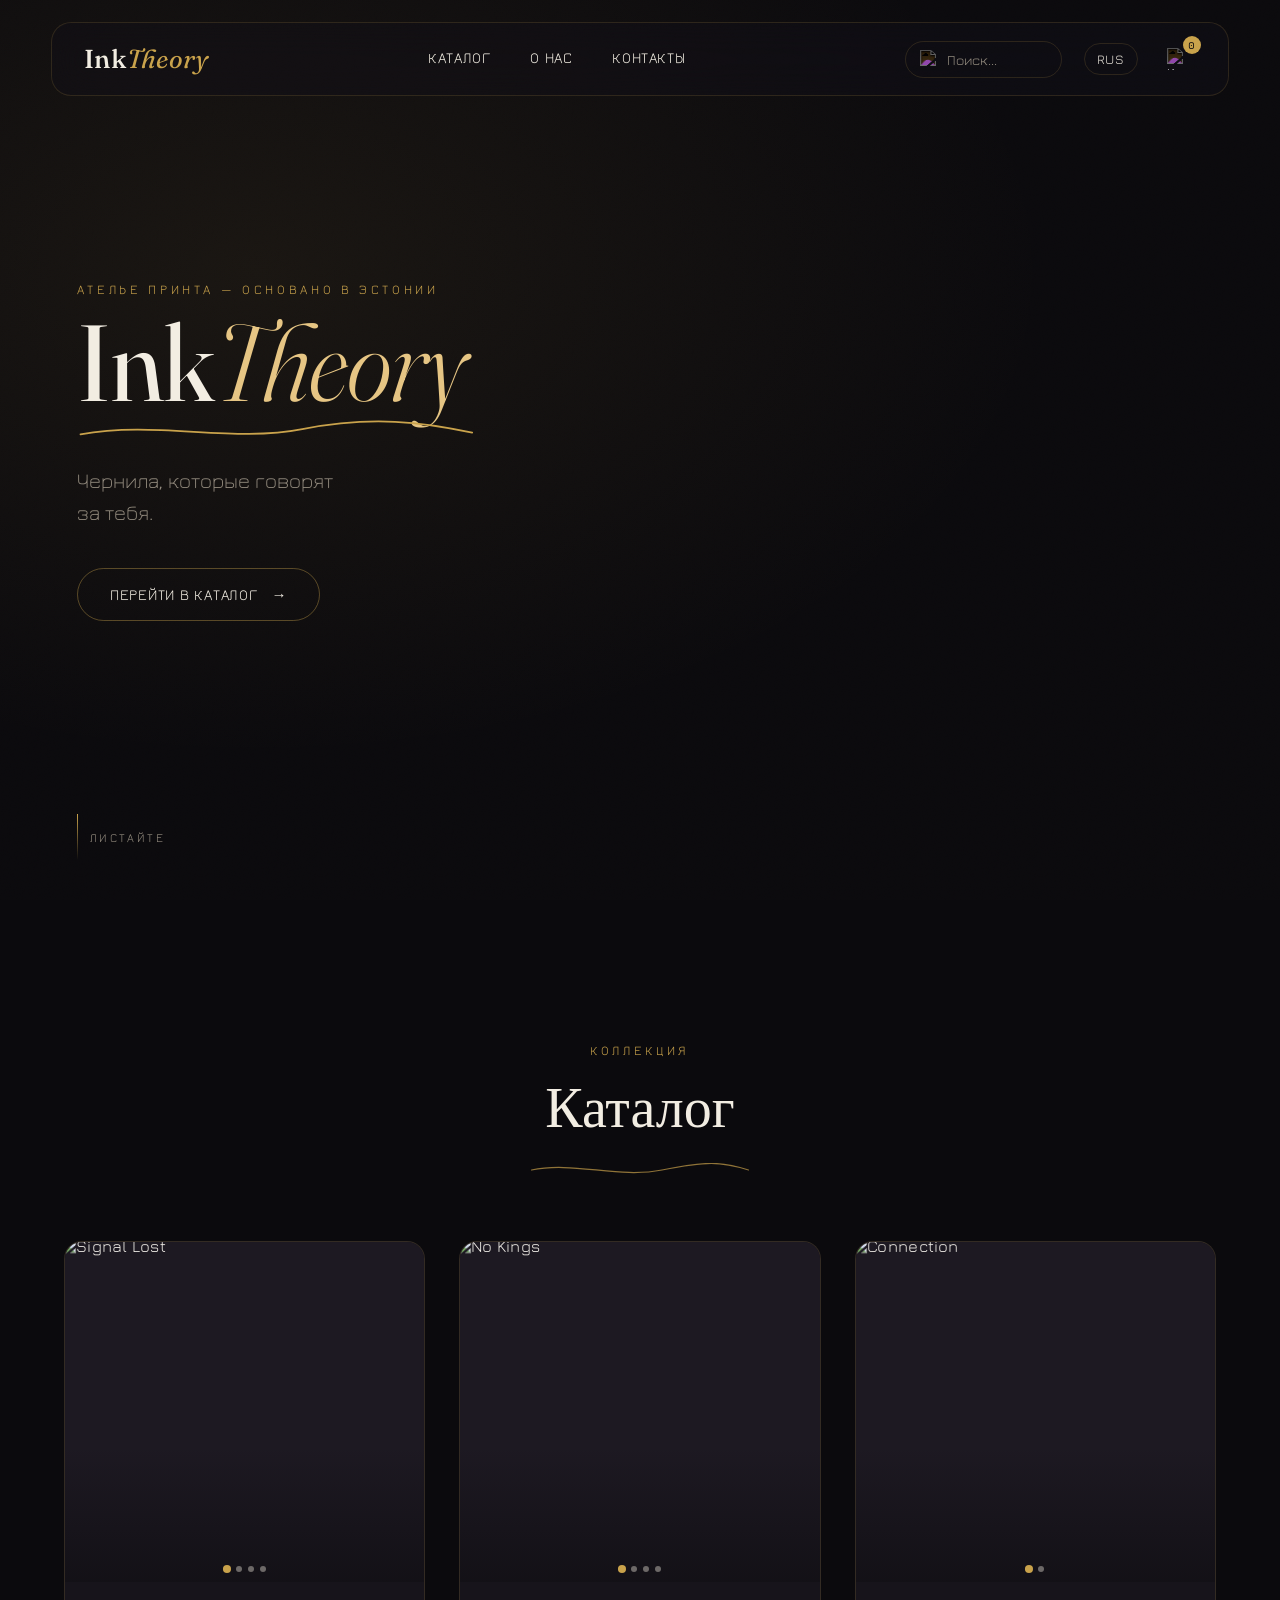
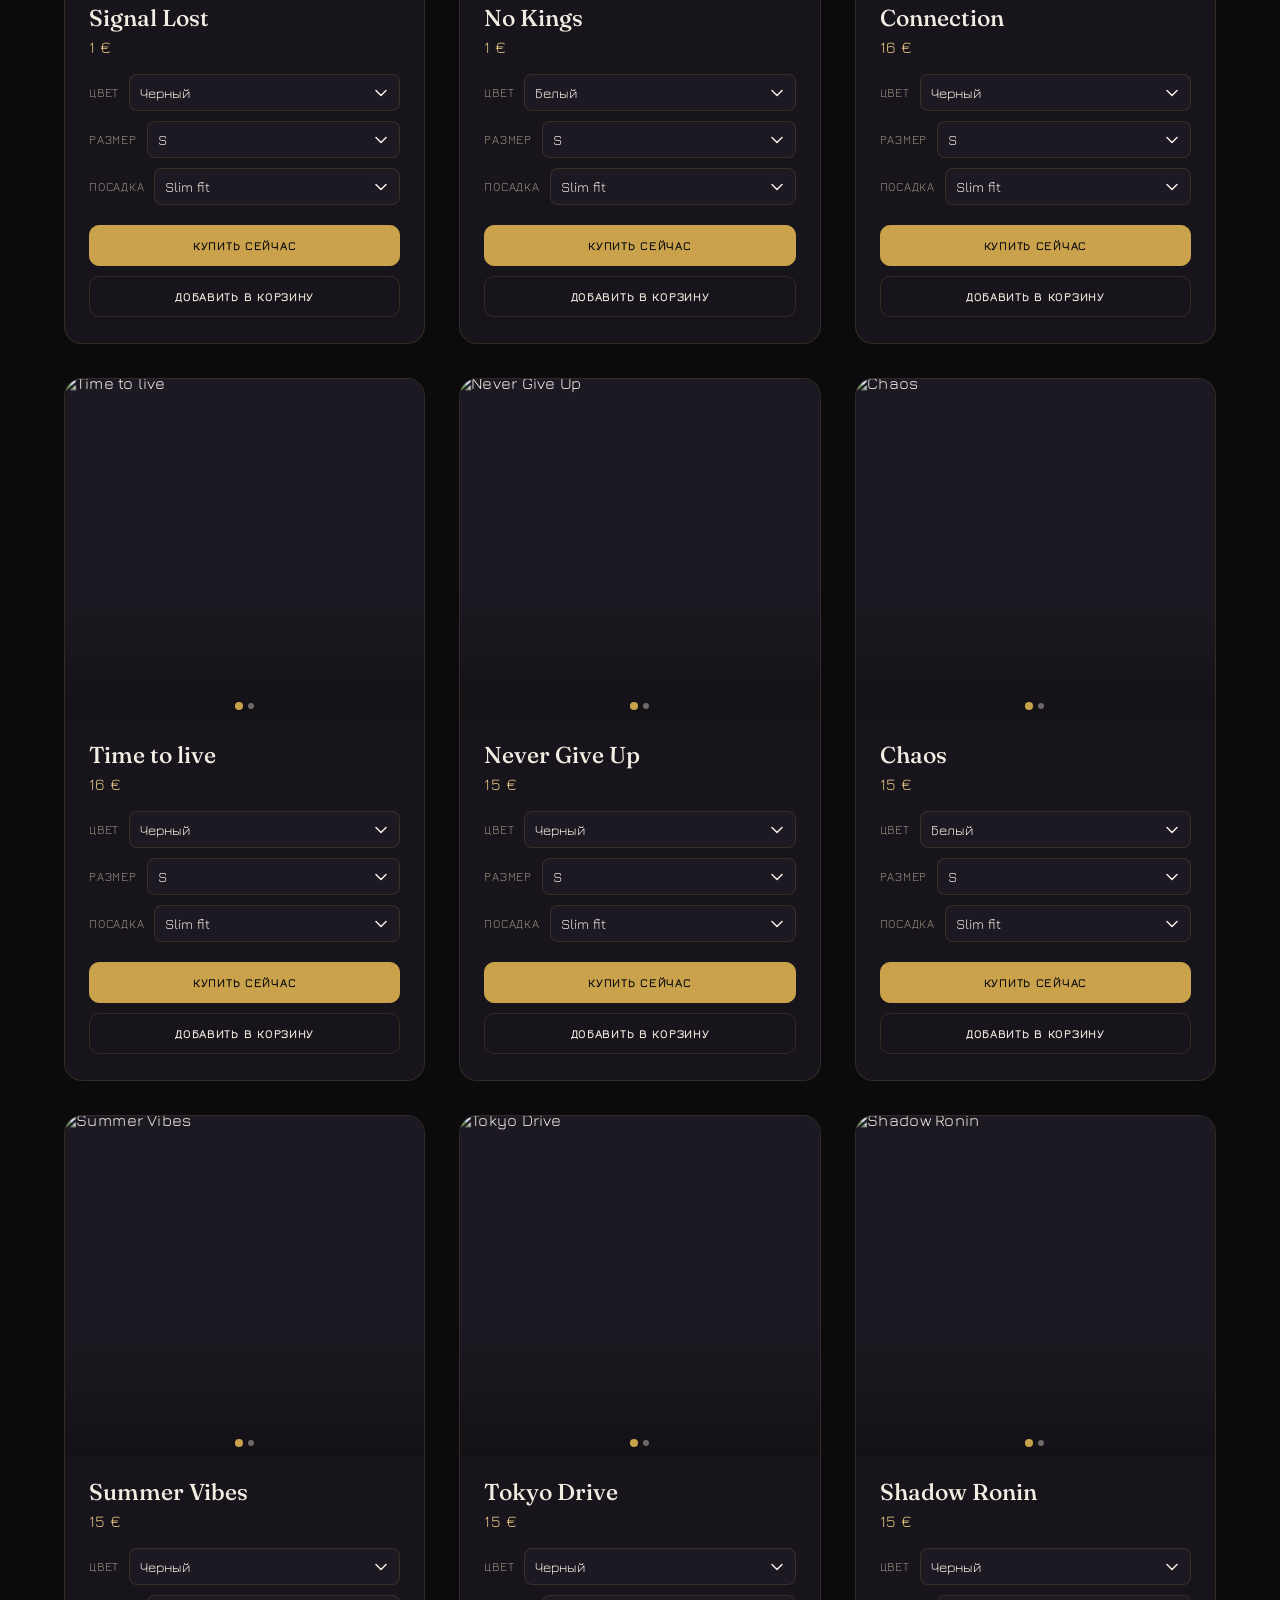
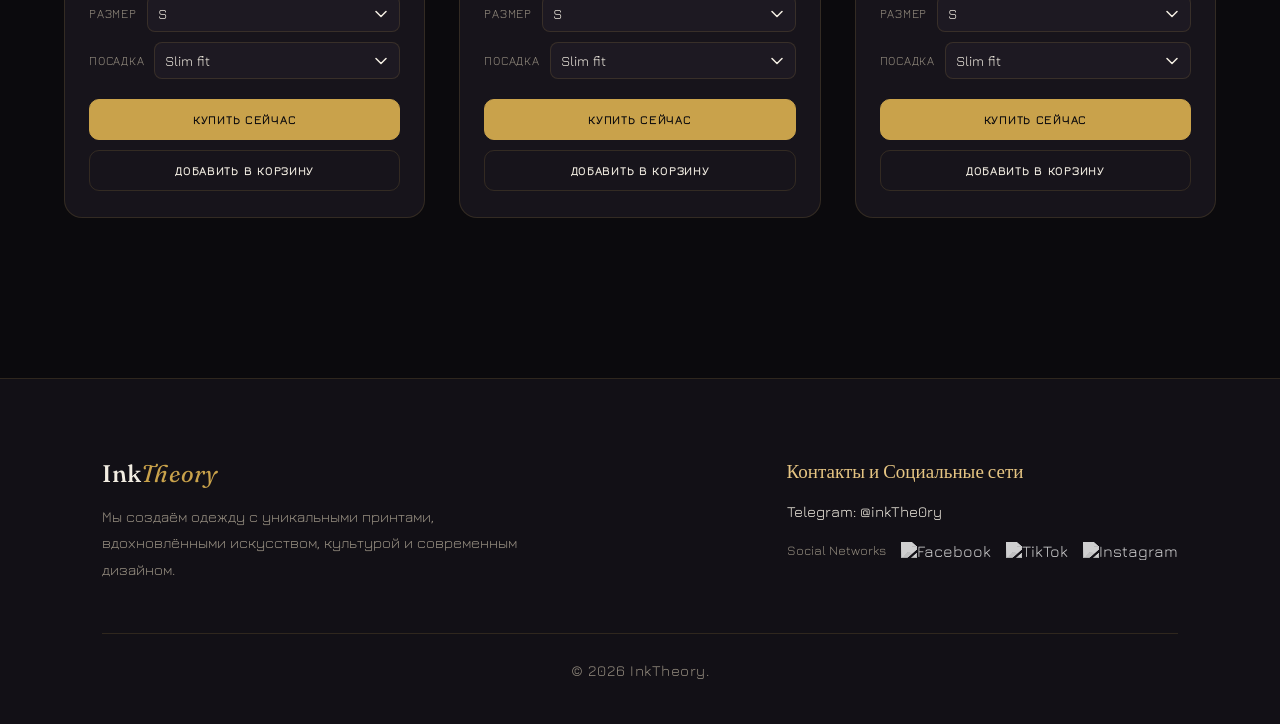
==== index.html @ 14ec12d6 "Add files via upload" ====
<!DOCTYPE html>
<html lang="ru">
<head>
    <meta charset="UTF-8">
    <meta name="viewport" content="width=device-width, initial-scale=1.0">
    <title>InkTheory — Чернила, которые говорят за тебя</title>
    <link rel="preconnect" href="https://fonts.googleapis.com">
    <link rel="preconnect" href="https://fonts.gstatic.com" crossorigin>

    <link href="https://fonts.googleapis.com/css2?family=Fraunces:ital,opsz,wght@0,9..144,300;0,9..144,400;0,9..144,500;0,9..144,600;1,9..144,400;1,9..144,500&family=Jura:wght@300..700&display=swap" rel="stylesheet">

    <link rel="stylesheet" href="style.css">

    <!-- Leaflet -->
    <link rel="stylesheet" href="https://unpkg.com/leaflet@1.9.4/dist/leaflet.css">
    <script src="https://unpkg.com/leaflet@1.9.4/dist/leaflet.js" defer></script>

    <!-- EmailJS -->
    <script src="https://cdn.jsdelivr.net/npm/@emailjs/browser@4/dist/email.min.js" defer></script>

    <!-- PayPal -->
    <script src="https://www.paypal.com/sdk/js?client-id=BAAsgjEdtE_Fz30RCffVSOFut6S5wmv0D1-UGDR533Jw7ZelJe4V5Go125pzAkQ78EjaNn6FU8KIdBzm6M&currency=EUR"></script>
    <script src="script.js" defer></script>
    <script src="PayPal.js" defer></script>


    <style>
        .product-image-wrap .gallery-model-image {
            object-fit: contain !important;
            object-position: center center !important;
            background: #0e0d10;
        }

        .product-image-wrap .gallery-model-placeholder {
            display: flex;
            align-items: center;
            justify-content: center;
            width: 100%;
            height: 100%;
            background: #0e0d10;
            color: #8d8890;
            font-size: 13px;
            letter-spacing: .04em;
            text-align: center;
        }

        .product-image-wrap .gallery-model-placeholder::after {
            content: 'PHOTO OF MODEL';
        }
    </style>
</head>

<body>

<div class="grain"></div>

<header class="main-header" id="siteNav">

    <div class="nav-inner">

        <!-- LOGO -->
        <a href="#top" class="logo">
            Ink<em>Theory</em>
        </a>


        <!-- NAVIGATION -->
        <nav class="nav-links">

            <a
                href="#catalog"
                id="lang-nav-catalog"
            >
                Каталог
            </a>

            <a
                href="#footer"
                id="lang-nav-collections"
            >
                О нас
            </a>

            <a
                href="#footer"
                id="lang-nav-contacts"
            >
                Контакты
            </a>

        </nav>


        <!-- HEADER ICONS -->
        <div class="header-icons">


            <!-- SEARCH -->
            <div class="search-wrap">

                <img
                    src="search.svg"
                    alt="Поиск"
                    class="icon search-icon"
                >

                <input
                    type="text"
                    id="search-input"
                    placeholder="Поиск..."
                    autocomplete="off"
                >

                <div
                    class="search-results"
                    id="search-results"
                ></div>

            </div>


            <!-- LANGUAGE -->
            <select
                id="language-select"
                aria-label="Выбор языка"
            >

                <option value="ru">
                    RUS
                </option>

                <option value="en">
                    ENG
                </option>

                <option value="et">
                    EST
                </option>

            </select>


            <!-- ===================================================== -->
            <!-- КОРЗИНА -->
            <!-- ===================================================== -->

            <div class="cart-wrapper">


                <!-- CART BUTTON -->
                <button
                    type="button"
                    class="cart-trigger"
                    aria-label="Открыть корзину"
                    aria-expanded="false"
                >

                    <img
                        src="shopping-cart.svg"
                        alt="Корзина"
                        class="icon cart-icon"
                    >

                    <span class="cart-count">
                        0
                    </span>

                </button>


                <!-- ================================================= -->
                <!-- CART WINDOW -->
                <!-- ================================================= -->

                <div
                    class="cart-window"
                    aria-label="Корзина"
                >


                    <!-- CART HEADER -->
                    <div class="cart-header">

                        <h3 id="lang-cart-title">
                            Корзина
                        </h3>

                        <button
                            type="button"
                            class="cart-close"
                            aria-label="Закрыть корзину"
                        >
                            ×
                        </button>

                    </div>


                    <!-- ================================================= -->
                    <!-- CART ITEMS -->
                    <!-- ================================================= -->

                    <div class="cart-items">

                        <p id="lang-cart-empty">
                            Корзина пустая
                        </p>

                    </div>


                    <!-- ================================================= -->
                    <!-- CART SUMMARY -->
                    <!-- ================================================= -->

                    <div class="cart-summary">


                        <!-- SUBTOTAL -->
                        <div class="cart-summary-row">

                            <span id="lang-cart-subtotal-label">
                                Товары
                            </span>

                            <span class="cart-subtotal">
                                0.00 €
                            </span>

                        </div>


                        <!-- SHIPPING -->
                        <div class="cart-summary-row">

                            <span id="lang-cart-shipping-label">
                                Доставка
                            </span>

                            <span class="cart-shipping">
                                0.00 €
                            </span>

                        </div>


                        <!-- TOTAL -->
                        <div
                            class="cart-summary-row cart-summary-total"
                        >

                            <span id="lang-cart-total-label">
                                Итого
                            </span>

                            <strong class="cart-total">
                                0.00 €
                            </strong>

                        </div>

                    </div>


                    <!-- ================================================= -->
                    <!-- CHECKOUT -->
                    <!-- ================================================= -->

                    <button
                        type="button"
                        class="checkout-btn"
                        id="lang-cart-checkout"
                    >
                        Перейти к оплате
                    </button>


                    <!-- ================================================= -->
                    <!-- CLEAR CART -->
                    <!-- ================================================= -->

                    <button
                        type="button"
                        class="clear-cart"
                        id="lang-cart-clear"
                    >
                        Очистить корзину
                    </button>


                </div>

            </div>


        </div>

    </div>

</header>


<!-- ============================================================= -->
<!-- HERO -->
<!-- ============================================================= -->

<section class="hero" id="top">

    <div class="hero-veil"></div>

    <div class="hero-content">

        <p
            class="eyebrow"
            id="lang-hero-eyebrow"
        >
            Ателье принта — основано в Эстонии
        </p>


        <h1 class="main-title">
            Ink<em>Theory</em>
        </h1>


        <svg
            class="ink-stroke"
            viewBox="0 0 460 30"
            preserveAspectRatio="none"
            aria-hidden="true"
        >
            <path d="M4 20 C 90 4, 180 30, 260 14 S 400 6, 456 18"/>
        </svg>


        <p
            class="main-subtitle"
            id="lang-hero-subtitle"
        >
            Чернила, которые говорят<br>
            за тебя.
        </p>


        <a
            href="#catalog"
            class="cta-button"
        >

            <span id="lang-hero-btn">
                Перейти в каталог
            </span>

            <span class="arrow">
                &rarr;
            </span>

        </a>

    </div>


    <div
        class="scroll-cue"
        aria-hidden="true"
    >

        <span></span>

        <p id="lang-scroll-cue">
            Листайте
        </p>

    </div>

</section>


<!-- ============================================================= -->
<!-- CATALOG -->
<!-- ============================================================= -->

<section
    class="catalog"
    id="catalog"
>

    <div class="section-head reveal">

        <span
            class="eyebrow"
            id="collections"
        >
            Коллекция
        </span>


        <h2
            class="catalog-title"
            id="lang-catalog-title"
        >
            Каталог
        </h2>


        <svg
            class="ink-divider"
            viewBox="0 0 300 16"
            preserveAspectRatio="none"
            aria-hidden="true"
        >
            <path d="M2 8 C 60 -2, 120 18, 180 8 S 260 -2, 298 8"/>
        </svg>

    </div>


    <div class="products-grid">


        <!-- ===================================================== -->
        <!-- SIGNAL LOST -->
        <!-- ===================================================== -->

        <div
            class="product-card reveal"
            data-product-id="signal-lost"
        >

            <div class="product-image-wrap">

                <img
                    src="images/signal-front.jpg"
                    alt="Signal Lost"
                    class="product-image"

                    data-black="images/signal-front.jpg"
                    data-white="images/TODO-new-3-white.png"

                    data-images-black="images/signal-front.jpg, images/signal-back.jpg, images/signalL-front.jpg, images/signalL-back.jpg"

                    data-images-white=""
                >

                <button
                    type="button"
                    class="carousel-btn carousel-prev"
                    aria-label="Предыдущее фото"
                >
                    ‹
                </button>

                <button
                    type="button"
                    class="carousel-btn carousel-next"
                    aria-label="Следующее фото"
                >
                    ›
                </button>

                <div class="carousel-dots"></div>

            </div>


            <div class="product-body">

                <h3 class="lang-p-title">
                    Signal Lost
                </h3>

                <p class="product-price">
                    1 €
                </p>


                <div class="options">

                    <div class="option-row">

                        <label class="lang-label-color">
                            Цвет
                        </label>

                        <select class="color-select">

                            <option
                                value="black"
                                class="lang-color-black"
                            >
                                Черный
                            </option>

                        </select>

                    </div>


                    <div class="option-row">

                        <label class="lang-label-size">
                            Размер
                        </label>

                        <select>

                            <option>S</option>
                            <option>M</option>
                            <option>L</option>

                        </select>

                    </div>


                    <div class="option-row">

                        <label class="lang-label-fit">
                            Посадка
                        </label>

                        <select class="fit-select">

                            <option
                                value="slim"
                                class="lang-fit-slim"
                            >
                                Slim fit
                            </option>

                            <option
                                value="regular"
                                class="lang-fit-regular"
                            >
                                Regular
                            </option>

                            <option
                                value="relaxed"
                                class="lang-fit-relaxed"
                            >
                                Relaxed
                            </option>

                            <option
                                value="loose"
                                class="lang-fit-loose"
                            >
                                Loose
                            </option>

                            <option
                                value="oversize"
                                class="lang-fit-oversize"
                            >
                                Oversize
                            </option>

                        </select>

                    </div>

                </div>


                <div class="product-buttons">

                    <button
                        class="buy-btn lang-btn-buy"
                    >
                        Купить сейчас
                    </button>

                    <button
                        type="button"
                        class="cart-btn lang-btn-add"
                    >
                        Добавить в корзину
                    </button>

                </div>

            </div>

        </div>

        <!-- ===================================================== -->
        <!-- NO KINGS -->
        <!-- ===================================================== -->

        <div
            class="product-card reveal"
            data-product-id="no-kings"
        >

            <div class="product-image-wrap">

                <img
                    src="images/No Kings.png"
                    alt="No Kings"
                    class="product-image"

                    data-black=""

                    data-white="images/No Kings.png, images/No Kings-back.png"

                    data-images-black=""

                    data-images-white="images/No Kings.png, img/No KIngs-back.png, images/NoKings-front.png, images/NoKings-back.png"
                >

                <button
                    type="button"
                    class="carousel-btn carousel-prev"
                    aria-label="Предыдущее фото"
                >
                    ‹
                </button>

                <button
                    type="button"
                    class="carousel-btn carousel-next"
                    aria-label="Следующее фото"
                >
                    ›
                </button>

                <div class="carousel-dots"></div>

            </div>


            <div class="product-body">

                <h3 class="lang-p-title">
                    No Kings
                </h3>

                <p class="product-price">
                    1 €
                </p>


                <div class="options">

                    <div class="option-row">

                        <label class="lang-label-color">
                            Цвет
                        </label>

                        <select class="color-select">

                            <option
                                value="white"
                                class="lang-color-white"
                            >
                                Белый
                            </option>

                        </select>

                    </div>


                    <div class="option-row">

                        <label class="lang-label-size">
                            Размер
                        </label>

                        <select>

                            <option>S</option>
                            <option>M</option>

                        </select>

                    </div>


                    <div class="option-row">

                        <label class="lang-label-fit">
                            Посадка
                        </label>

                        <select class="fit-select">

                            <option value="slim">Slim fit</option>
                            <option value="regular">Regular</option>
                            <option value="relaxed">Relaxed</option>
                            <option value="loose">Loose</option>
                            <option value="oversize">Oversize</option>

                        </select>

                    </div>

                </div>


                <div class="product-buttons">

                    <button
                        class="buy-btn lang-btn-buy"
                    >
                        Купить сейчас
                    </button>

                    <button
                        type="button"
                        class="cart-btn lang-btn-add"
                    >
                        Добавить в корзину
                    </button>

                </div>

            </div>

        </div>


        <!-- ===================================================== -->
        <!-- CONNECTION -->
        <!-- ===================================================== -->

        <div
            class="product-card reveal"
            data-product-id="connection"
        >

            <div class="product-image-wrap">

                <img
                    src="images/ConnectionB.jpg"
                    alt="Connection"
                    class="product-image"

                    data-black="images/ConnectionB.jpg"
                    data-white="images/ConnectionW.jpg"

                    data-images-black="images/ConnectionB.jpg, images/Connection-frontB.png"

                    data-images-white="images/ConnectionW.jpg, images/Connection-frontW.png"
                >

                <button
                    type="button"
                    class="carousel-btn carousel-prev"
                    aria-label="Предыдущее фото"
                >
                    ‹
                </button>

                <button
                    type="button"
                    class="carousel-btn carousel-next"
                    aria-label="Следующее фото"
                >
                    ›
                </button>

                <div class="carousel-dots"></div>

            </div>


            <div class="product-body">

                <h3 class="lang-p-title">
                    Connection
                </h3>

                <p class="product-price">
                    16 €
                </p>


                <div class="options">

                    <div class="option-row">

                        <label class="lang-label-color">
                            Цвет
                        </label>

                        <select class="color-select">

                            <option
                                value="black"
                                class="lang-color-black"
                            >
                                Черный
                            </option>

                            <option
                                value="white"
                                class="lang-color-white"
                            >
                                Белый
                            </option>

                        </select>

                    </div>


                    <div class="option-row">

                        <label class="lang-label-size">
                            Размер
                        </label>

                        <select>

                            <option>S</option>
                            <option>M</option>
                            <option>L</option>

                        </select>

                    </div>


                    <div class="option-row">

                        <label class="lang-label-fit">
                            Посадка
                        </label>

                        <select class="fit-select">

                            <option value="slim">Slim fit</option>
                            <option value="regular">Regular</option>
                            <option value="relaxed">Relaxed</option>
                            <option value="loose">Loose</option>
                            <option value="oversize">Oversize</option>

                        </select>

                    </div>

                </div>


                <div class="product-buttons">

                    <button
                        class="buy-btn lang-btn-buy"
                    >
                        Купить сейчас
                    </button>

                    <button
                        type="button"
                        class="cart-btn lang-btn-add"
                    >
                        Добавить в корзину
                    </button>

                </div>

            </div>

        </div>


        <!-- ===================================================== -->
        <!-- TIME TO LIVE -->
        <!-- ===================================================== -->

        <div
            class="product-card reveal"
            data-product-id="time-to-live"
        >

            <div class="product-image-wrap">

                <img
                    src="images/Time to liveB.png"
                    alt="Time to live"
                    class="product-image"

                    data-black="images/time-to-liveB.png"
                    data-white="images/Time-to-liveW.png"

                    data-images-black="img/liveB.jpg, img/liveBF.jpg"

                    data-images-white="img/liveW.jpg, img/liveWF.jpg"
                >

                <button
                    type="button"
                    class="carousel-btn carousel-prev"
                    aria-label="Предыдущее фото"
                >
                    ‹
                </button>

                <button
                    type="button"
                    class="carousel-btn carousel-next"
                    aria-label="Следующее фото"
                >
                    ›
                </button>

                <div class="carousel-dots"></div>

            </div>


            <div class="product-body">

                <h3 class="lang-p-title">
                    Time to live
                </h3>

                <p class="product-price">
                    16 €
                </p>


                <div class="options">

                    <div class="option-row">

                        <label class="lang-label-color">
                            Цвет
                        </label>

                        <select class="color-select">

                            <option value="black">
                                Черный
                            </option>

                            <option value="white">
                                Белый
                            </option>

                        </select>

                    </div>


                    <div class="option-row">

                        <label class="lang-label-size">
                            Размер
                        </label>

                        <select>

                            <option>S</option>
                            <option>M</option>
                            <option>L</option>

                        </select>

                    </div>


                    <div class="option-row">

                        <label class="lang-label-fit">
                            Посадка
                        </label>

                        <select class="fit-select">

                            <option value="slim">Slim fit</option>
                            <option value="regular">Regular</option>
                            <option value="relaxed">Relaxed</option>
                            <option value="loose">Loose</option>
                            <option value="oversize">Oversize</option>

                        </select>

                    </div>

                </div>


                <div class="product-buttons">

                    <button
                        class="buy-btn lang-btn-buy"
                    >
                        Купить сейчас
                    </button>

                    <button
                        type="button"
                        class="cart-btn lang-btn-add"
                    >
                        Добавить в корзину
                    </button>

                </div>

            </div>

        </div>


        <!-- ===================================================== -->
        <!-- NEVER GIVE UP -->
        <!-- ===================================================== -->

        <div
            class="product-card reveal"
            data-product-id="never"
        >

            <div class="product-image-wrap">

                <img
                    src="images/Never Give Up.png"
                    alt="Never Give Up"
                    class="product-image"

                    data-black="images/Never Give Up.png"
                    data-white=""

                    data-images-black="images/Never Give Up.png, img/never-front.jpg"
                    data-images-white=""
                >

                <button
                    type="button"
                    class="carousel-btn carousel-prev"
                    aria-label="Предыдущее фото"
                >
                    ‹
                </button>

                <button
                    type="button"
                    class="carousel-btn carousel-next"
                    aria-label="Следующее фото"
                >
                    ›
                </button>

                <div class="carousel-dots"></div>

            </div>


            <div class="product-body">

                <h3 class="lang-p-title">
                    Never Give Up
                </h3>

                <p class="product-price">
                    15 €
                </p>


                <div class="options">

                    <div class="option-row">

                        <label class="lang-label-color">
                            Цвет
                        </label>

                        <select class="color-select">

                            <option value="black">
                                Черный
                            </option>

                        </select>

                    </div>


                    <div class="option-row">

                        <label class="lang-label-size">
                            Размер
                        </label>

                        <select>

                            <option>S</option>
                            <option>M</option>

                        </select>

                    </div>


                    <div class="option-row">

                        <label class="lang-label-fit">
                            Посадка
                        </label>

                        <select class="fit-select">

                            <option value="slim">Slim fit</option>
                            <option value="regular">Regular</option>
                            <option value="relaxed">Relaxed</option>
                            <option value="loose">Loose</option>
                            <option value="oversize">Oversize</option>

                        </select>

                    </div>

                </div>


                <div class="product-buttons">

                    <button
                        class="buy-btn lang-btn-buy"
                        data-paypal-white=""
                    >
                        Купить сейчас
                    </button>

                    <button
                        type="button"
                        class="cart-btn lang-btn-add"
                    >
                        Добавить в корзину
                    </button>

                </div>

            </div>

        </div>


        <!-- ===================================================== -->
        <!-- CHAOS -->
        <!-- ===================================================== -->

        <div
            class="product-card reveal"
            data-product-id="chaos"
        >

            <div class="product-image-wrap">

                <img
                    src="images/Chaos (2).png"
                    alt="Chaos"
                    class="product-image"

                    data-black=""
                    data-white="images/Chaos (2).png,"

                    data-images-black=""
                    data-images-white="images/Chaos (2).png, images/chaos-back.png"
                >

                <button
                    type="button"
                    class="carousel-btn carousel-prev"
                    aria-label="Предыдущее фото"
                >
                    ‹
                </button>

                <button
                    type="button"
                    class="carousel-btn carousel-next"
                    aria-label="Следующее фото"
                >
                    ›
                </button>

                <div class="carousel-dots"></div>

            </div>


            <div class="product-body">

                <h3 class="lang-p-title">
                    Chaos
                </h3>

                <p class="product-price">
                    15 €
                </p>


                <div class="options">

                    <div class="option-row">

                        <label class="lang-label-color">
                            Цвет
                        </label>

                        <select class="color-select">

                            <option
                                value="white"
                                class="lang-color-white"
                            >
                                Белый
                            </option>

                        </select>

                    </div>


                    <div class="option-row">

                        <label class="lang-label-size">
                            Размер
                        </label>

                        <select>

                            <option>S</option>
                            <option>M</option>

                        </select>

                    </div>


                    <div class="option-row">

                        <label class="lang-label-fit">
                            Посадка
                        </label>

                        <select class="fit-select">

                            <option value="slim">Slim fit</option>
                            <option value="regular">Regular</option>
                            <option value="relaxed">Relaxed</option>
                            <option value="loose">Loose</option>
                            <option value="oversize">Oversize</option>

                        </select>

                    </div>

                </div>


                <div class="product-buttons">

                    <button
                        class="buy-btn lang-btn-buy"
                        data-paypal-black=""
                    >
                        Купить сейчас
                    </button>

                    <button
                        type="button"
                        class="cart-btn lang-btn-add"
                    >
                        Добавить в корзину
                    </button>

                </div>

            </div>

        </div>


        <!-- ===================================================== -->
        <!-- SUMMER VIBES -->
        <!-- ===================================================== -->

        <div
            class="product-card reveal"
            data-product-id="summer"
        >

            <div class="product-image-wrap">

                <img
                    src="images/Summer Vibes Black.png"
                    alt="Summer Vibes"
                    class="product-image"

                    data-black="images/Summer Vibes Black.png"
                    data-white="images/Summer Vibes White.png"

                    data-images-black="images/Summer Vibes Black.png, images/summer-fitB.png"

                    data-images-white="images/Summer Vibes White.png, images/summer-fitW.png"
                >

                <button
                    type="button"
                    class="carousel-btn carousel-prev"
                    aria-label="Предыдущее фото"
                >
                    ‹
                </button>

                <button
                    type="button"
                    class="carousel-btn carousel-next"
                    aria-label="Следующее фото"
                >
                    ›
                </button>

                <div class="carousel-dots"></div>

            </div>


            <div class="product-body">

                <h3 class="lang-p-title">
                    Summer Vibes
                </h3>

                <p class="product-price">
                    15 €
                </p>


                <div class="options">

                    <div class="option-row">

                        <label class="lang-label-color">
                            Цвет
                        </label>

                        <select class="color-select">

                            <option value="black">
                                Черный
                            </option>

                            <option value="white">
                                Белый
                            </option>

                        </select>

                    </div>


                    <div class="option-row">

                        <label class="lang-label-size">
                            Размер
                        </label>

                        <select>

                            <option>S</option>
                            <option>M</option>

                        </select>

                    </div>


                    <div class="option-row">

                        <label class="lang-label-fit">
                            Посадка
                        </label>

                        <select class="fit-select">

                            <option value="slim">Slim fit</option>
                            <option value="regular">Regular</option>
                            <option value="relaxed">Relaxed</option>
                            <option value="loose">Loose</option>
                            <option value="oversize">Oversize</option>

                        </select>

                    </div>

                </div>


                <div class="product-buttons">

                    <button
                        class="buy-btn lang-btn-buy"
                    >
                        Купить сейчас
                    </button>

                    <button
                        type="button"
                        class="cart-btn lang-btn-add"
                    >
                        Добавить в корзину
                    </button>

                </div>

            </div>

        </div>


        <!-- ===================================================== -->
        <!-- TOKYO DRIVE -->
        <!-- ===================================================== -->

        <div
            class="product-card reveal"
            data-product-id="drive"
        >

            <div class="product-image-wrap">

                <img
                    src="images/Tokyo Drive Black.png"
                    alt="Tokyo Drive"
                    class="product-image"

                    data-black="images/Tokyo Drive Black.png"
                    data-white="images/Tokyo Drive White.png"

                    data-images-black="images/Tokyo Drive Black.png, images/tokyoB-front.png"

                    data-images-white="images/Tokyo Drive White.png, images/tokyoW-front.png"
                >

                <button
                    type="button"
                    class="carousel-btn carousel-prev"
                    aria-label="Предыдущее фото"
                >
                    ‹
                </button>

                <button
                    type="button"
                    class="carousel-btn carousel-next"
                    aria-label="Следующее фото"
                >
                    ›
                </button>

                <div class="carousel-dots"></div>

            </div>


            <div class="product-body">

                <h3 class="lang-p-title">
                    Tokyo Drive
                </h3>

                <p class="product-price">
                    15 €
                </p>


                <div class="options">

                    <div class="option-row">

                        <label class="lang-label-color">
                            Цвет
                        </label>

                        <select class="color-select">

                            <option value="black">
                                Черный
                            </option>

                            <option value="white">
                                Белый
                            </option>

                        </select>

                    </div>


                    <div class="option-row">

                        <label class="lang-label-size">
                            Размер
                        </label>

                        <select>

                            <option>S</option>
                            <option>M</option>

                        </select>

                    </div>


                    <div class="option-row">

                        <label class="lang-label-fit">
                            Посадка
                        </label>

                        <select class="fit-select">

                            <option value="slim">Slim fit</option>
                            <option value="regular">Regular</option>
                            <option value="relaxed">Relaxed</option>
                            <option value="loose">Loose</option>
                            <option value="oversize">Oversize</option>

                        </select>

                    </div>

                </div>


                <div class="product-buttons">

                    <button
                        class="buy-btn lang-btn-buy"
                    >
                        Купить сейчас
                    </button>

                    <button
                        type="button"
                        class="cart-btn lang-btn-add"
                    >
                        Добавить в корзину
                    </button>

                </div>

            </div>

        </div>


        <!-- ===================================================== -->
        <!-- SHADOW RONIN -->
        <!-- ===================================================== -->

        <div
            class="product-card reveal"
            data-product-id="samurai"
        >

            <div class="product-image-wrap">

                <img
                    src="images/Shadow ronin Black.png"
                    alt="Shadow Ronin"
                    class="product-image"

                    data-black="images/Shadow ronin Black.png"
                    data-white=""

                    data-images-black="images/Shadow ronin Black.png, img/Shadow Ronin-front.png"

                    data-images-white=""
                >

                <button
                    type="button"
                    class="carousel-btn carousel-prev"
                    aria-label="Предыдущее фото"
                >
                    ‹
                </button>

                <button
                    type="button"
                    class="carousel-btn carousel-next"
                    aria-label="Следующее фото"
                >
                    ›
                </button>

                <div class="carousel-dots"></div>

            </div>


            <div class="product-body">

                <h3 class="lang-p-title">
                    Shadow Ronin
                </h3>

                <p class="product-price">
                    15 €
                </p>


                <div class="options">

                    <div class="option-row">

                        <label class="lang-label-color">
                            Цвет
                        </label>

                        <select class="color-select">

                            <option
                                value="black"
                                class="lang-color-black"
                            >
                                Черный
                            </option>

                        </select>

                    </div>


                    <div class="option-row">

                        <label class="lang-label-size">
                            Размер
                        </label>

                        <select>

                            <option>S</option>
                            <option>M</option>

                        </select>

                    </div>


                    <div class="option-row">

                        <label class="lang-label-fit">
                            Посадка
                        </label>

                        <select class="fit-select">

                            <option value="slim">Slim fit</option>
                            <option value="regular">Regular</option>
                            <option value="relaxed">Relaxed</option>
                            <option value="loose">Loose</option>
                            <option value="oversize">Oversize</option>

                        </select>

                    </div>

                </div>


                <div class="product-buttons">

                    <button
                        class="buy-btn lang-btn-buy"
                        data-paypal-white=""
                    >
                        Купить сейчас
                    </button>

                    <button
                        type="button"
                        class="cart-btn lang-btn-add"
                    >
                        Добавить в корзину
                    </button>

                </div>

            </div>

        </div>


    </div>

</section>


<!-- ============================================================= -->
<!-- FOOTER -->
<!-- ============================================================= -->

 <footer class="footer" id="footer">
        <div class="footer-content">

            <div class="footer-about reveal">
                <div class="logo footer-logo">Ink<em>Theory</em></div>
                <p id="lang-footer-about">
                    Мы создаём одежду с уникальными принтами,
                    вдохновлёнными искусством, культурой и
                    современным дизайном.
                </p>
            </div>

            <div class="footer-contacts reveal">
                <h3 id="lang-footer-contacts-title">Контакты и Социальные сети</h3>
                <p class="telegram-line">Telegram: @inkThe0ry</p>

                <div class="social-icons">
                    <p id="lang-footer-socials">Social Networks</p>

                    <a href="https://www.facebook.com/profile.php?id=61590591730196&locale=ru_RU" target="_blank" rel="noopener">
                        <img src="images/facebook.png" alt="Facebook">
                    </a>

                    <a href="https://www.tiktok.com/@inktheory18?is_from_webapp=1&sender_device=pc" target="_blank" rel="noopener">
                        <img src="images/tiktok.png" alt="TikTok">
                    </a>

                    <a href="https://www.instagram.com/inktheory.ee/" target="_blank" rel="noopener">
                        <img src="images/instagramm.png" alt="Instagram">
                    </a>
                </div>
            </div>

        </div>

        <div class="footer-bottom">
            <p>© 2026 InkTheory.</p>
        </div>
    </footer>

</body></html>
---- style.css ----
/* =========================================================================
   INKTHEORY — премиальная тёмная тема
   ========================================================================= */

:root {
    --bg: #0b0a0d;
    --bg-soft: #121016;
    --surface: #17141b;
    --surface-2: #1d1922;
    --border: rgba(201, 162, 75, 0.16);
    --border-strong: rgba(201, 162, 75, 0.4);
    --text: #f2ede2;
    --text-muted: #948c7f;
    --gold: #c9a24b;
    --gold-bright: #e6c583;
    --ink-red: #7c2431;
    --shadow-soft: 0 20px 60px rgba(0, 0, 0, 0.45);
    --ease: cubic-bezier(.22, 1, .36, 1);
}

* {
    margin: 0;
    padding: 0;
    box-sizing: border-box;
}

html {
    scroll-behavior: smooth;
}

body, a, button, select, input, textarea {
    font-family: 'Jura', sans-serif;
}

body {
    background: var(--bg);
    color: var(--text);
    min-height: 100vh;
    -webkit-font-smoothing: antialiased;
    overflow-x: hidden;
    position: relative;
}

/* тонкое зерно поверх всего сайта — ощущение бумаги/типографии */
.grain {
    position: fixed;
    inset: 0;
    pointer-events: none;
    z-index: 9998;
    opacity: 0.035;
    mix-blend-mode: overlay;
    background-image: url("data:image/svg+xml,%3Csvg xmlns='http://www.w3.org/2000/svg' width='120' height='120'%3E%3Cfilter id='n'%3E%3CfeTurbulence type='fractalNoise' baseFrequency='0.85' numOctaves='2' stitchTiles='stitch'/%3E%3C/filter%3E%3Crect width='100%25' height='100%25' filter='url(%23n)'/%3E%3C/svg%3E");
}

::selection {
    background: var(--gold);
    color: #0b0a0d;
}

a {
    color: inherit;
    text-decoration: none;
}

.eyebrow {
    display: inline-block;
    font-size: 13px;
    letter-spacing: 0.28em;
    text-transform: uppercase;
    color: var(--gold);
    margin-bottom: 14px;
}

/* =========================================================================
   ШАПКА — фиксированная
   ========================================================================= */

.main-header {
    position: fixed;
    top: 0;
    left: 0;
    width: 100%;
    z-index: 1000;
    padding: 22px 4vw 0;
    transition: padding 0.4s var(--ease);
}

.nav-inner {
    max-width: 1400px;
    margin: 0 auto;
    height: 74px;
    display: flex;
    align-items: center;
    justify-content: space-between;
    padding: 0 32px;
    border-radius: 20px;
    background: rgba(18, 16, 22, 0.55);
    border: 1px solid var(--border);
    backdrop-filter: blur(18px) saturate(140%);
    -webkit-backdrop-filter: blur(18px) saturate(140%);
    transition: background 0.4s var(--ease), border-color 0.4s var(--ease), box-shadow 0.4s var(--ease);
}

.main-header.scrolled {
    padding-top: 0;
}

.main-header.scrolled .nav-inner {
    border-radius: 0;
    background: rgba(10, 9, 12, 0.82);
    border-color: var(--border-strong);
    box-shadow: 0 10px 40px rgba(0, 0, 0, 0.4);
}

.logo {
    font-family: 'Fraunces', serif;
    font-size: 26px;
    font-weight: 500;
    color: var(--text);
    letter-spacing: 0.01em;
}

.logo em {
    font-style: italic;
    color: var(--gold);
    font-weight: 400;
}

.nav-links {
    display: flex;
    gap: 40px;
}

.nav-links a {
    position: relative;
    font-size: 15px;
    letter-spacing: 0.04em;
    color: var(--text);
    text-transform: uppercase;
    padding-bottom: 4px;
}

.nav-links a::after {
    content: "";
    position: absolute;
    left: 0;
    bottom: 0;
    width: 0;
    height: 1px;
    background: var(--gold);
    transition: width 0.35s var(--ease);
}

.nav-links a:hover::after {
    width: 100%;
}

.header-icons {
    display: flex;
    align-items: center;
    gap: 22px;
    position: relative;
}

.search-wrap {
    position: relative;
    display: flex;
    align-items: center;
    gap: 8px;
    border: 1px solid var(--border);
    border-radius: 999px;
    padding: 8px 14px;
    transition: border-color 0.3s var(--ease), width 0.3s var(--ease);
}

.search-results {
    display: none;
    position: absolute;
    top: calc(100% + 12px);
    left: 0;
    width: 260px;
    background: var(--surface);
    border: 1px solid var(--border);
    border-radius: 14px;
    padding: 8px;
    box-shadow: var(--shadow-soft);
    z-index: 1001;
    opacity: 0;
    transform: translateY(-6px);
    transition: opacity 0.25s var(--ease), transform 0.25s var(--ease);
}

.search-results.active {
    display: block;
    opacity: 1;
    transform: translateY(0);
}

.search-result-item {
    display: flex;
    align-items: center;
    gap: 10px;
    width: 100%;
    background: transparent;
    border: none;
    border-radius: 9px;
    padding: 9px 10px;
    cursor: pointer;
    text-align: left;
    font-size: 14px;
    color: var(--text);
    transition: background 0.2s;
}

.search-result-item:hover {
    background: var(--surface-2);
}

.search-result-item img {
    width: 30px;
    height: 36px;
    object-fit: cover;
    border-radius: 5px;
    background: var(--surface-2);
}

.search-result-item span {
    color: var(--gold-bright);
}

.search-results .search-no-results {
    padding: 10px 12px;
    font-size: 13px;
    color: var(--text-muted);
}

@keyframes cardHighlight {
    0% { box-shadow: 0 0 0 0 rgba(201,162,75,0); border-color: var(--border); }
    30% { box-shadow: 0 0 0 6px rgba(201,162,75,0.18); border-color: var(--gold); }
    100% { box-shadow: 0 0 0 0 rgba(201,162,75,0); border-color: var(--border-strong); }
}

.product-card.search-highlight {
    animation: cardHighlight 1.6s var(--ease);
}

.search-wrap:focus-within {
    border-color: var(--gold);
}

.search-icon {
    width: 15px;
    height: 15px;
    opacity: 0.7;
    filter: invert(1);
}

#search-input {
    background: transparent;
    border: none;
    outline: none;
    color: var(--text);
    font-size: 14px;
    width: 100px;
    transition: width 0.3s var(--ease);
}

#search-input::placeholder {
    color: var(--text-muted);
}

#search-input:focus {
    width: 150px;
}

#language-select {
    font-size: 13px;
    letter-spacing: 0.05em;
    border: 1px solid var(--border);
    border-radius: 999px;
    padding: 7px 12px;
    background: transparent;
    color: var(--text);
    cursor: pointer;
    outline: none;
    appearance: none;
    -webkit-appearance: none;
}

#language-select option {
    background: var(--surface);
    color: var(--text);
}

.header-icons .icon {
    width: 19px;
    height: 19px;
    object-fit: contain;
    cursor: pointer;
    filter: invert(1);
    opacity: 0.85;
    transition: opacity 0.2s, transform 0.2s;
}

.header-icons .icon:hover {
    opacity: 1;
    transform: scale(1.12);
}


/* =========================================================
   CART — INKTHEORY
   DESKTOP + MOBILE
   ========================================================= */


/* =========================================================
   CART ICON
   ========================================================= */

.cart-wrapper {
    position: relative;
    display: block;
    z-index: 10000;
}

.cart-trigger {
    position: relative;
    display: flex;
    align-items: center;
    justify-content: center;

    width: 36px;
    height: 36px;
    padding: 0;

    border: 0;
    background: transparent;

    cursor: pointer;
}

.cart-trigger .cart-icon {
    width: 22px;
    height: 22px;
    display: block;
}

.cart-count {
    position: absolute;
    top: -5px;
    right: -5px;

    width: 18px;
    height: 18px;

    display: flex;
    align-items: center;
    justify-content: center;

    border-radius: 50%;
    background: var(--gold);
    color: #0b0a0d;

    font-size: 10px;
    font-weight: 700;

    pointer-events: none;
}


/* =========================================================
   АНИМАЦИЯ ДОБАВЛЕНИЯ ТОВАРА В КОРЗИНУ
   ========================================================= */

/* Лёгкое покачивание иконки корзины */
.cart-trigger.bump {
    animation: cartBump .35s ease;
}

@keyframes cartBump {
    0%   { transform: scale(1) rotate(0deg); }
    30%  { transform: scale(1.08) rotate(-3deg); }
    60%  { transform: scale(1.04) rotate(3deg); }
    100% { transform: scale(1) rotate(0deg); }
}

/* Едва заметный пульс счётчика */
.cart-count.pop {
    animation: countPop .25s ease;
}

@keyframes countPop {
    0%   { transform: scale(1); }
    50%  { transform: scale(1.15); }
    100% { transform: scale(1); }
}


/* =========================================================
   CART WINDOW
   ========================================================= */

.cart-window {
    display: none;

    position: absolute;
    top: calc(100% + 25px);
    right: -32px;

    width: 370px;
    max-width: calc(100vw - 24px);

    padding: 20px;

    background: var(--surface);

    border: 1px solid var(--border);
    border-radius: 18px;

    box-shadow: var(--shadow-soft);

    z-index: 10001;

    opacity: 0;
    transform: translateY(-10px);
}

.cart-window.active {
    display: block;
    animation: cartIn .25s var(--ease) forwards;
}

@keyframes cartIn {
    to {
        opacity: 1;
        transform: translateY(0);
    }
}


/* =========================================================
   CART HEADER
   ========================================================= */

.cart-header {
    border-bottom: 1px solid rgba(201, 162, 75, 0.25);
    padding-bottom: 12px;
    margin-bottom: 15px;

    display: flex;
    align-items: center;
    justify-content: space-between;

    margin-bottom: 16px;
}

.cart-header h3 {
    margin: 0;

    font-family: 'Fraunces', serif;
    font-size: 20px;
    font-weight: 500;

    color: var(--gold-bright);
}

.cart-close {
    width: 32px;
    height: 32px;

    padding: 0;

    border: 0;
    border-radius: 8px;

    background: transparent;

    color: var(--text-muted);

    font-size: 40px;
    line-height: 1;

    cursor: pointer;

    display: flex;
    align-items: center;
    justify-content: center;

    transition: .2s ease;
}

.cart-close:hover {
    background: var(--surface-2);
    color: var(--text);
}


/* =========================================================
   CART ITEMS
   ========================================================= */

.cart-items {
    max-height: 300px;
    overflow-y: auto;
    padding-right: 3px;
}

.cart-items p {
    margin: 15px 0;

    color: var(--text-muted);
    font-size: 14px;
    text-align: center;
}


/* =========================================================
   CART SCROLLBAR — DESKTOP + MOBILE
   ========================================================= */

/* Chrome / Edge / Safari */
.cart-items::-webkit-scrollbar {
    width: 5px;
}

.cart-items::-webkit-scrollbar-track {
    background: transparent;
    border-radius: 10px;
}

.cart-items::-webkit-scrollbar-thumb {
    background: rgba(201, 162, 75, .45);
    border-radius: 10px;
}

.cart-items::-webkit-scrollbar-thumb:hover {
    background: rgba(201, 162, 75, .70);
}

/* Firefox */
.cart-items {
    scrollbar-width: thin;
    scrollbar-color: rgba(201, 162, 75, .45) transparent;
}


.cart-product {
    position: relative;

    display: flex;
    align-items: center;

    gap: 12px;

    margin-bottom: 14px;
    padding-bottom: 14px;

    border-bottom: 1px solid var(--border);
}

.cart-img {
    width: 72px;
    height: 88px;

    flex: 0 0 auto;

    object-fit: cover;

    border-radius: 8px;

    background: var(--surface-2);
}

.cart-info {
    min-width: 0;
    flex: 1;

    display: flex;
    flex-direction: column;

    gap: 3px;

    font-size: 12px;
    color: var(--text-muted);
}

.cart-info small {
    font-size: 11px;
    color: var(--text-muted);
}

.cart-product-name {
    color: var(--text);

    font-size: 13px;
    font-weight: 600;

    white-space: nowrap;
    overflow: hidden;
    text-overflow: ellipsis;
}


/* =========================================================
   QUANTITY
   ========================================================= */

.cart-product-bottom {
    display: flex;
    align-items: center;
    justify-content: space-between;

    gap: 10px;

    margin-top: 7px;
}

.cart-product-bottom b {
    color: var(--gold-bright);

    font-size: 13px;

    white-space: nowrap;
}

.cart-quantity {
    display: flex;
    align-items: center;

    height: 28px;

    border: 1px solid var(--border);
    border-radius: 7px;

    overflow: hidden;
}

.qty-btn {
    width: 29px;
    height: 28px;

    padding: 0;

    border: 0;

    background: var(--surface-2);
    color: var(--text);

    font-size: 16px;

    cursor: pointer;

    display: flex;
    align-items: center;
    justify-content: center;

    transition: .2s ease;
}

.qty-btn:hover {
    background: var(--gold);
    color: #0b0a0d;
}

.qty-value {
    min-width: 30px;

    text-align: center;

    font-size: 12px;
    font-weight: 600;

    color: var(--text);
}


/* =========================================================
   DELETE PRODUCT
   ПРОСТОЙ КРАСНЫЙ КРЕСТИК БЕЗ ЭФФЕКТОВ
   ========================================================= */

.remove-item {
    flex: 0 0 auto;

    width: 24px;
    height: 24px;

    padding: 0;

    border: 0;
    border-radius: 0;

    background: transparent;

    color: #ff3b30;

    font-size: 14px;
    font-weight: 400;
    line-height: 1;

    cursor: pointer;

    display: flex;
    align-items: center;
    justify-content: center;

    transition: none;
}

.remove-item:hover,
.remove-item:focus,
.remove-item:active {
    background: transparent;
    color: #ff3b30;
    transform: none;
    opacity: 1;
    outline: none;
}


/* =========================================================
   SUMMARY
   ========================================================= */

.cart-summary {
    margin-top: 14px;
    padding-top: 13px;

    border-top: 1px solid var(--border);
}

.cart-summary-row {
    display: flex;
    align-items: center;
    justify-content: space-between;

    margin-bottom: 8px;

    color: var(--text-muted);
    font-size: 13px;
}

.cart-summary-total {
    margin-top: 11px;
    padding-top: 11px;

    border-top: 1px solid var(--border);

    color: var(--text);
    font-size: 15px;
}

.cart-summary-total strong {
    color: var(--gold-bright);
    font-size: 17px;
}


/* =========================================================
   PAYPAL
   ========================================================= */

.cart-paypal {
    margin-top: 16px;
}

.cart-paypal-title {
    margin-bottom: 8px;

    color: var(--text-muted);

    font-size: 11px;
    text-transform: uppercase;
    letter-spacing: .08em;
}

#paypal-cart-buttons {
    width: 100%;
}


/* =========================================================
   CHECKOUT BUTTON — точная копия .buy-btn из каталога
   ========================================================= */

.checkout-btn {
    width: 100%;

    margin-top: 12px;
    margin-bottom: 8px;

    padding: 12px;

    border: none;
    border-radius: 10px;

    background: var(--gold);
    color: #0b0a0d;

    cursor: pointer;

    font-size: 12px;
    font-weight: 700;

    letter-spacing: .06em;
    text-transform: uppercase;

    box-sizing: border-box;
    transition: .25s var(--ease);
}

.checkout-btn:hover {
    background: var(--gold-bright);
    transform: translateY(-1px);
}


/* =========================================================
   CLEAR CART — красная обводка и текст
   ========================================================= */

.clear-cart {
    width: 100%;

    margin-top: 8px;

    padding: 12px;

    border: 1px solid #ff3b30;
    border-radius: 10px;

    background: transparent;
    color: #ff3b30;

    cursor: pointer;

    font-size: 12px;
    font-weight: 700;

    letter-spacing: .06em;
    text-transform: uppercase;

    box-sizing: border-box;
    transition: .25s var(--ease);
}

.clear-cart:hover {
    border-color: #ff544a;
    color: #ff544a;
    background: rgba(255, 59, 48, .06);
}

.clear-cart:active {
    transform: none;
}


/* =========================================================
   PRODUCT BUTTONS (КНОПКИ В КАРТОЧКЕ ТОВАРА)
   ========================================================= */

.product-buttons {
    display: flex;
    flex-direction: column;
    gap: 8px;
    width: 100%;
}

/* Общий стиль для обеих кнопок */
.product-buttons button,
.cart-btn,
.buy-btn {
    width: 100%;
    padding: 12px;
    border-radius: 10px;
    font-size: 12px;
    font-weight: 700;
    letter-spacing: .06em;
    text-transform: uppercase;
    text-align: center;
    cursor: pointer;
    box-sizing: border-box;
    transition: .25s var(--ease);
}

/* Верхняя кнопка "Купить сейчас" */
.buy-btn {
    border: none;
    background: var(--gold);
    color: #0b0a0d;
}

.buy-btn:hover {
    background: var(--gold-bright);
    transform: translateY(-1px);
}

/* Нижняя кнопка "Добавить в корзину" */
.cart-btn {
    border: 1px solid var(--border);
    background: transparent;
    color: var(--text);
}

.cart-btn:hover {
    border-color: var(--gold);
    color: var(--gold-bright);
}


/* =========================================================
   MOBILE CART — TOP SHEET
   ========================================================= */

@media (max-width: 700px) {

    .cart-wrapper {
        position: static;
        z-index: 10000;
    }

    /* Затемнение страницы */
    body.cart-open::before {
        content: "";
        position: fixed;
        inset: 0;
        background: rgba(0, 0, 0, .62);
        z-index: 9998;
        backdrop-filter: blur(2px);
        -webkit-backdrop-filter: blur(2px);
        pointer-events: none;
    }

    /*
       MOBILE CART — верхняя шторка (top sheet).
       Переносится в <body> через JS (placeCartWindow),
       поэтому position:fixed считается от экрана,
       а не от родителей с transform/filter.
    */

    .cart-window {
        display: none;

        position: fixed !important;
        z-index: 100000 !important;

        top: 0 !important;
        left: 0 !important;
        right: 0 !important;
        bottom: auto !important;

        width: 100%;
        max-width: none;

        height: auto;
        max-height: 80vh;

        margin: 0;
        padding: 16px;
        padding-top: max(16px, env(safe-area-inset-top));

        box-sizing: border-box;

        background: var(--surface);
        border: 1px solid var(--border);
        border-top: none;
        border-radius: 0 0 20px 20px;

        box-shadow: 0 10px 40px rgba(0, 0, 0, .45);

        display: flex;
        flex-direction: column;

        overflow: hidden;

        opacity: 0;
        transform: translateY(-100%);
        transition: transform .3s var(--ease), opacity .3s var(--ease);
    }

    .cart-window.active {
        display: flex !important;
        opacity: 1 !important;
        visibility: visible !important;
        transform: translateY(0) !important;
        animation: none !important;
    }

    /* Шапка корзины */
    .cart-header {
        flex: 0 0 auto;

        position: static;

        margin: 0 0 15px;
        padding: 0 0 12px;

        background: var(--surface);

        border-bottom: 1px solid rgba(201, 162, 75, .25);
    }

    .cart-header h3 {
        font-size: 19px;
    }

    .cart-close {
        width: 38px;
        height: 38px;
        flex: 0 0 38px;
        font-size: 34px;
    }

    /* Товары — единственный скроллящийся блок */
    .cart-items {
        flex: 1 1 auto;
        min-height: 0;
        width: 100%;

        overflow-y: auto;
        -webkit-overflow-scrolling: touch;
        overscroll-behavior: contain;

        padding-right: 0;
    }

    .cart-product {
        width: 100%;
        min-width: 0;
        gap: 9px;
        align-items: center;
    }

    .cart-img {
        width: 68px;
        height: 82px;
        flex: 0 0 68px;
    }

    .cart-info {
        min-width: 0;
        flex: 1 1 auto;
    }

    .cart-product-name {
        max-width: 100%;
    }

    .cart-product-bottom {
        min-width: 0;
        flex-wrap: wrap;
    }

    /* Маленький простой красный крестик удаления */
    .remove-item {
        width: 18px;
        height: 18px;
        flex: 0 0 18px;

        padding: 0;

        background: transparent !important;
        color: #ff3b30 !important;

        font-size: 13px;
        line-height: 18px;

        border: 0;
        border-radius: 0;

        transition: none !important;
        transform: none !important;
        opacity: 1 !important;
        box-shadow: none !important;
    }

    .remove-item:hover,
    .remove-item:focus,
    .remove-item:active {
        background: transparent !important;
        color: #ff3b30 !important;
        transform: none !important;
        opacity: 1 !important;
        box-shadow: none !important;
        outline: none;
    }

    /* Количество */
    .cart-quantity {
        flex: 0 0 auto;
    }

    /* Кнопки и итог — закреплены снизу, не скроллятся */
    .cart-summary,
    .cart-paypal {
        flex: 0 0 auto;
    }

    .checkout-btn,
    .clear-cart,
    #paypal-cart-buttons {
        width: 100%;
        max-width: 100%;
    }

    .checkout-btn,
    .clear-cart {
        min-height: 44px;
        flex: 0 0 auto;
    }

    .product-buttons {
        width: 100%;
        flex-direction: column;
    }

}


/* =========================================================
   VERY SMALL PHONES
   ========================================================= */

@media (max-width: 380px) {

    .cart-window {
        max-height: 85vh;
        padding: 12px;
        padding-top: max(12px, env(safe-area-inset-top));
        border-radius: 0 0 16px 16px;
    }

    .cart-header {
        margin: 0 0 14px;
        padding: 0 0 10px;
    }

    .cart-header h3 {
        font-size: 18px;
    }

    .cart-close {
        width: 36px;
        height: 36px;
        flex: 0 0 36px;
        font-size: 32px;
    }

    .cart-img {
        width: 48px;
        height: 60px;
        flex: 0 0 48px;
    }

    .cart-product-name {
        max-width: 130px;
    }

    .cart-product-bottom b {
        font-size: 12px;
    }

    .remove-item {
        width: 17px;
        height: 17px;
        flex: 0 0 17px;
        font-size: 12px;
    }
}




/* =========================================================================
   HERO
   ========================================================================= */

.hero {
    position: relative;
    width: 100%;
    min-height: 100vh;
    display: flex;
    align-items: center;
    background-image: linear-gradient(180deg, rgba(11,10,13,0.35) 0%, rgba(11,10,13,0.75) 65%, var(--bg) 100%), url('images/main.png');
    background-size: cover;
    background-position: center;
    background-repeat: no-repeat;
    padding: 0 6vw;
    overflow: hidden;
}

.hero-veil {
    position: absolute;
    inset: 0;
    background: radial-gradient(ellipse at 20% 30%, rgba(201,162,75,0.08), transparent 55%);
    pointer-events: none;
}

.hero-content {
    position: relative;
    max-width: 640px;
    z-index: 2;
    animation: heroRise 1s var(--ease) both;
}

@keyframes heroRise {
    from { opacity: 0; transform: translateY(24px); }
    to { opacity: 1; transform: translateY(0); }
}

.main-title {
    font-family: 'Fraunces', serif;
    font-weight: 400;
    font-size: 108px;
    line-height: 0.95;
    letter-spacing: -0.01em;
    color: var(--text);
}

.main-title em {
    font-style: italic;
    font-weight: 300;
    color: var(--gold-bright);
}

.ink-stroke {
    width: 100%;
    max-width: 460px;
    height: 26px;
    margin: 4px 0 22px;
    display: block;
}

.ink-stroke path {
    fill: none;
    stroke: var(--gold);
    stroke-width: 2;
    stroke-linecap: round;
    stroke-dasharray: 620;
    stroke-dashoffset: 620;
    animation: drawInk 1.6s 0.5s var(--ease) forwards;
}

@keyframes drawInk {
    to { stroke-dashoffset: 0; }
}

.main-subtitle {
    font-size: 21px;
    line-height: 1.5;
    color: var(--text-muted);
    margin-bottom: 40px;
    font-weight: 300;
}

.cta-button {
    display: inline-flex;
    align-items: center;
    gap: 14px;
    background: transparent;
    color: var(--text);
    border: 1px solid var(--border-strong);
    padding: 17px 32px;
    font-size: 15px;
    letter-spacing: 0.05em;
    text-transform: uppercase;
    border-radius: 999px;
    position: relative;
    overflow: hidden;
    transition: color 0.35s var(--ease), border-color 0.35s var(--ease);
}

.cta-button::before {
    content: "";
    position: absolute;
    inset: 0;
    background: var(--gold);
    transform: translateX(-101%);
    transition: transform 0.4s var(--ease);
    z-index: -1;
}

.cta-button:hover {
    color: #0b0a0d;
    border-color: var(--gold);
}

.cta-button:hover::before {
    transform: translateX(0);
}

.cta-button .arrow {
    transition: transform 0.3s var(--ease);
}

.cta-button:hover .arrow {
    transform: translateX(5px);
}

.scroll-cue {
    position: absolute;
    bottom: 40px;
    left: 6vw;
    display: flex;
    align-items: center;
    gap: 12px;
    z-index: 2;
}

.scroll-cue span {
    width: 1px;
    height: 46px;
    background: linear-gradient(var(--gold), transparent);
    display: block;
    animation: cuePulse 2.2s ease-in-out infinite;
}

@keyframes cuePulse {
    0%, 100% { opacity: 0.3; }
    50% { opacity: 1; }
}

.scroll-cue p {
    font-size: 12px;
    letter-spacing: 0.2em;
    text-transform: uppercase;
    color: var(--text-muted);
}

/* =========================================================================
   КАТАЛОГ
   ========================================================================= */

.catalog {
    padding: 140px 5vw 100px;
    background: var(--bg);
}

.section-head {
    text-align: center;
    margin-bottom: 64px;
}

.catalog-title {
    font-family: 'Fraunces', serif;
    font-weight: 400;
    font-size: 56px;
    color: var(--text);
}

.ink-divider {
    width: 220px;
    height: 14px;
    margin: 22px auto 0;
    display: block;
}

.ink-divider path {
    fill: none;
    stroke: var(--gold);
    stroke-width: 1.4;
    stroke-linecap: round;
    opacity: 0.7;
}

.products-grid {
    max-width: 1400px;
    margin: 0 auto;
    display: grid;
    grid-template-columns: repeat(auto-fill, minmax(280px, 1fr));
    gap: 34px;
}

.product-card {
    background: var(--surface);
    border: 1px solid var(--border);
    border-radius: 18px;
    overflow: hidden;
    transition: transform 0.45s var(--ease), border-color 0.45s var(--ease), box-shadow 0.45s var(--ease);
}

.product-card:hover {
    transform: translateY(-8px);
    border-color: var(--border-strong);
    box-shadow: 0 24px 50px rgba(0,0,0,0.5), 0 0 0 1px rgba(201,162,75,0.08);
}

.product-image-wrap {
    position: relative;
    overflow: hidden;
    background: var(--surface-2);
}

.product-image {
    width: 100%;
    height: 340px;
    object-fit: cover;
    display: block;
    filter: grayscale(45%) contrast(1.02);
    transform: scale(1.03);
    transition: transform 0.6s var(--ease), filter 0.6s var(--ease);
}

.product-card:hover .product-image {
    filter: grayscale(0%) contrast(1.05);
    transform: scale(1.08);
}

.product-image-wrap::after {
    content: "";
    position: absolute;
    inset: 0;
    background: linear-gradient(180deg, transparent 60%, rgba(11,10,13,0.55) 100%);
    pointer-events: none;
    z-index: 2;
}

/* =========================================================================
   ПРОСТАЯ КАРУСЕЛЬ ФОТО ТОВАРА (разные ракурсы)
   ========================================================================= */

.carousel-btn {
    position: absolute;
    top: 50%;
    transform: translateY(-50%);
    z-index: 3;
    width: 32px;
    height: 32px;
    border-radius: 50%;
    border: 1px solid rgba(201, 162, 75, 0.35);
    background: rgba(11, 10, 13, 0.55);
    color: var(--text);
    font-size: 18px;
    line-height: 1;
    display: flex;
    align-items: center;
    justify-content: center;
    cursor: pointer;
    opacity: 0;
    transition: opacity 0.25s var(--ease), background 0.2s;
}

.product-image-wrap:hover .carousel-btn {
    opacity: 1;
}

.carousel-btn:hover {
    background: rgba(201, 162, 75, 0.35);
}

.carousel-prev {
    left: 10px;
}

.carousel-next {
    right: 10px;
}

.carousel-dots {
    position: absolute;
    left: 0;
    right: 0;
    bottom: 10px;
    z-index: 3;
    display: flex;
    justify-content: center;
    gap: 6px;
}

.carousel-dot {
    width: 6px;
    height: 6px;
    border-radius: 50%;
    background: rgba(242, 237, 226, 0.4);
    cursor: pointer;
    transition: background 0.2s, transform 0.2s;
}

.carousel-dot.active {
    background: var(--gold);
    transform: scale(1.35);
}

/* на тач-устройствах ховера нет — стрелки показываем всегда */
@media (max-width: 768px), (hover: none) {
    .carousel-btn {
        opacity: 1;
    }
}

.product-body {
    padding: 22px 24px 26px;
}

.product-card h3 {
    font-family: 'Fraunces', serif;
    font-weight: 500;
    font-size: 23px;
    margin-bottom: 6px;
    color: var(--text);
}

.product-price {
    font-size: 16px;
    color: var(--gold-bright);
    letter-spacing: 0.03em;
    margin-bottom: 18px;
}

.options {
    display: flex;
    flex-direction: column;
    gap: 10px;
    margin-bottom: 20px;
}

.option-row {
    display: flex;
    align-items: center;
    justify-content: space-between;
    gap: 10px;
}

.options label {
    font-size: 12.5px;
    letter-spacing: 0.06em;
    text-transform: uppercase;
    color: var(--text-muted);
    white-space: nowrap;
}

.options select {
    flex: 1;
    padding: 9px 38px 9px 10px;
    border: 1px solid var(--border);
    border-radius: 8px;
    background-color: var(--surface-2);
    background-image: url("data:image/svg+xml,%3Csvg xmlns='http://www.w3.org/2000/svg' width='12' height='8' viewBox='0 0 12 8'%3E%3Cpath d='M1 1.5 6 6.5 11 1.5' fill='none' stroke='%23f2ede2' stroke-width='1.5' stroke-linecap='round' stroke-linejoin='round'/%3E%3C/svg%3E");
    background-repeat: no-repeat;
    background-position: right 12px center;
    background-size: 12px 8px;
    color: var(--text);
    font-size: 14px;
    outline: none;
    cursor: pointer;
    appearance: none;
    -webkit-appearance: none;
    transition: border-color 0.25s;
}

.options select:focus {
    border-color: var(--gold);
}

.product-buttons {
    display: flex;
    gap: 10px;
}

.buy-btn,
.add-cart-btn {
    flex: 1;
    padding: 13px 8px;
    border-radius: 9px;
    font-size: 12.5px;
    font-weight: 700;
    letter-spacing: 0.06em;
    text-transform: uppercase;
    cursor: pointer;
    border: 1px solid var(--gold);
    background: var(--gold);
    color: #0b0a0d;
    transition: background 0.25s var(--ease), color 0.25s var(--ease), transform 0.2s var(--ease);
}

.buy-btn:hover {
    background: transparent;
    color: var(--gold-bright);
    transform: translateY(-2px);
}

/* =========================================================================
   FOOTER
   ========================================================================= */

.footer {
    margin-top: 60px;
    background: var(--bg-soft);
    border-top: 1px solid var(--border);
    color: var(--text);
    padding: 80px 8% 40px;
}

.footer-content {
    max-width: 1200px;
    margin: 0 auto;
    display: flex;
    justify-content: space-between;
    gap: 60px;
    flex-wrap: wrap;
}

.footer-about, .footer-contacts {
    max-width: 420px;
}

.footer-logo {
    margin-bottom: 16px;
    font-size: 24px;
}

.footer p {
    line-height: 1.75;
    color: var(--text-muted);
    font-size: 15px;
}

.footer h3 {
    font-family: 'Fraunces', serif;
    font-weight: 500;
    margin-bottom: 16px;
    color: var(--gold-bright);
    font-size: 19px;
}

.telegram-line {
    margin-bottom: 14px;
    color: var(--text) !important;
}

.social-icons {
    display: flex;
    align-items: center;
    gap: 15px;
    margin-top: 6px;
}

.social-icons p {
    font-size: 13px;
    color: var(--text-muted);
}

.social-icons img {
    width: 24px;
    height: 24px;
    opacity: 0.8;
    filter: grayscale(100%) brightness(1.6);
    transition: transform 0.25s var(--ease), opacity 0.25s;
}

.social-icons img:hover {
    opacity: 1;
    transform: scale(1.15);
    filter: none;
}

.footer-bottom {
    max-width: 1200px;
    margin: 50px auto 0;
    padding-top: 24px;
    border-top: 1px solid var(--border);
    text-align: center;
    color: var(--text-muted);
    font-size: 13px;
    letter-spacing: 0.04em;
}

/* =========================================================================
   СКРОЛЛ-РЕВИЛ
   ========================================================================= */

.reveal {
    opacity: 0;
    transform: translateY(30px);
    transition: opacity 0.8s var(--ease), transform 0.8s var(--ease);
}

.reveal.in-view {
    opacity: 1;
    transform: translateY(0);
}

/* =========================================================================
   УВЕДОМЛЕНИЯ
   ========================================================================= */

.cart-message {
    position: fixed;
    bottom: 30px;
    right: 30px;
    background: var(--surface);
    border: 1px solid var(--border-strong);
    color: var(--text);
    padding: 15px 25px;
    border-radius: 12px;
    font-size: 14px;
    opacity: 0;
    transform: translateY(20px);
    transition: 0.3s var(--ease);
    z-index: 9999;
    box-shadow: var(--shadow-soft);
}

.cart-message.show {
    opacity: 1;
    transform: translateY(0);
}

/* =========================================================================
   АДАПТИВНОСТЬ
   ========================================================================= */

@media (max-width: 1024px) {
    .main-title { font-size: 76px; }
    .catalog-title { font-size: 44px; }
    .nav-links { gap: 24px; }
}

@media (max-width: 768px) {
    .main-header { padding: 14px 3vw 0; }

    .nav-inner {
        height: auto;
        flex-direction: column;
        gap: 14px;
        padding: 16px 20px;
        border-radius: 16px;
    }

    .nav-links {
        gap: 18px;
        flex-wrap: wrap;
        justify-content: center;
    }

    .nav-links a { font-size: 13px; }

    .header-icons {
        width: 100%;
        justify-content: center;
        flex-wrap: wrap;
        gap: 14px;
    }

    #search-input { width: 90px; }
    #search-input:focus { width: 120px; }

    .search-results {
        left: 50%;
        transform: translateX(-50%) translateY(-6px);
        width: 240px;
    }

    .search-results.active {
        transform: translateX(-50%) translateY(0);
    }

    .hero {
        padding: 0 6vw;
        text-align: center;
        justify-content: center;
    }

    .hero-content { margin: 130px auto 60px; }

    .ink-stroke { margin-left: auto; margin-right: auto; }

    .main-title { font-size: 52px; }
    .main-subtitle { font-size: 17px; }
    .scroll-cue { display: none; }

    .catalog { padding: 90px 4vw 60px; }
    .catalog-title { font-size: 34px; }

    .products-grid {
        grid-template-columns: repeat(auto-fill, minmax(240px, 1fr));
        gap: 20px;
    }

    .footer { padding: 60px 6% 30px; }
    .footer-content { flex-direction: column; align-items: center; text-align: center; gap: 34px; }
    .footer-about, .footer-contacts { max-width: 100%; }
    .social-icons { justify-content: center; }
}

@media (max-width: 480px) {
    .main-title { font-size: 40px; }
    .products-grid { grid-template-columns: 1fr; }
}

/* уважение к reduced-motion */
@media (prefers-reduced-motion: reduce) {
    *, *::before, *::after {
        animation-duration: 0.001ms !important;
        animation-iteration-count: 1 !important;
        transition-duration: 0.001ms !important;
        scroll-behavior: auto !important;
    }
}

/* =========================================================================
   МОДАЛЬНОЕ ОКНО БЫСТРОЙ ОПЛАТЫ (задаётся через JS, стили-подложка)
   ========================================================================= */
#paypal-fast-modal input,
#paypal-fast-modal textarea,
#paypal-fast-modal select {
    font-family: 'Jura', sans-serif;
}

/* =========================================================================
   КАРТА ВЫБОРА МЕСТА ДОСТАВКИ (внутри модального окна оформления заказа)
   ========================================================================= */

.delivery-map-block {
    margin-top: 4px;
}

.delivery-map-links {
    display: flex;
    flex-wrap: wrap;
    gap: 8px;
    margin-bottom: 8px;
}

.delivery-map-link {
    display: inline-flex;
    align-items: center;
    gap: 6px;
    font-size: 12px;
    padding: 7px 12px;
    border-radius: 999px;
    border: 1px solid rgba(201,162,75,0.35);
    color: #e6c583;
    background: rgba(201,162,75,0.08);
    text-decoration: none;
    transition: background 0.2s, transform 0.2s;
}

.delivery-map-link:hover {
    background: rgba(201,162,75,0.18);
    transform: translateY(-1px);
}

.delivery-map-search {
    display: flex;
    gap: 6px;
    margin-bottom: 8px;
}

.delivery-map-search input {
    flex: 1;
    padding: 9px 10px;
    background: #1d1922;
    border: 1px solid rgba(201,162,75,0.2);
    color: #f2ede2;
    border-radius: 8px;
    font-size: 13px;
}

.delivery-map-search button {
    padding: 0 14px;
    border: 1px solid rgba(201,162,75,0.35);
    background: rgba(201,162,75,0.12);
    color: #e6c583;
    border-radius: 8px;
    font-size: 13px;
    cursor: pointer;
    white-space: nowrap;
}

.delivery-map-search button:hover {
    background: rgba(201,162,75,0.22);
}

.delivery-map-canvas {
    width: 100%;
    height: 190px;
    border-radius: 10px;
    overflow: hidden;
    border: 1px solid rgba(201,162,75,0.2);
    background: #1d1922;
}

.delivery-map-hint {
    font-size: 11.5px;
    color: #948c7f;
    margin-top: 6px;
    line-height: 1.4;
}

/* тёмная тема для попапов Leaflet, чтобы они не выбивались из дизайна */
.leaflet-popup-content-wrapper,
.leaflet-popup-tip {
    background: #17141b;
    color: #f2ede2;
}

.leaflet-container a.leaflet-popup-close-button {
    color: #948c7f;
}
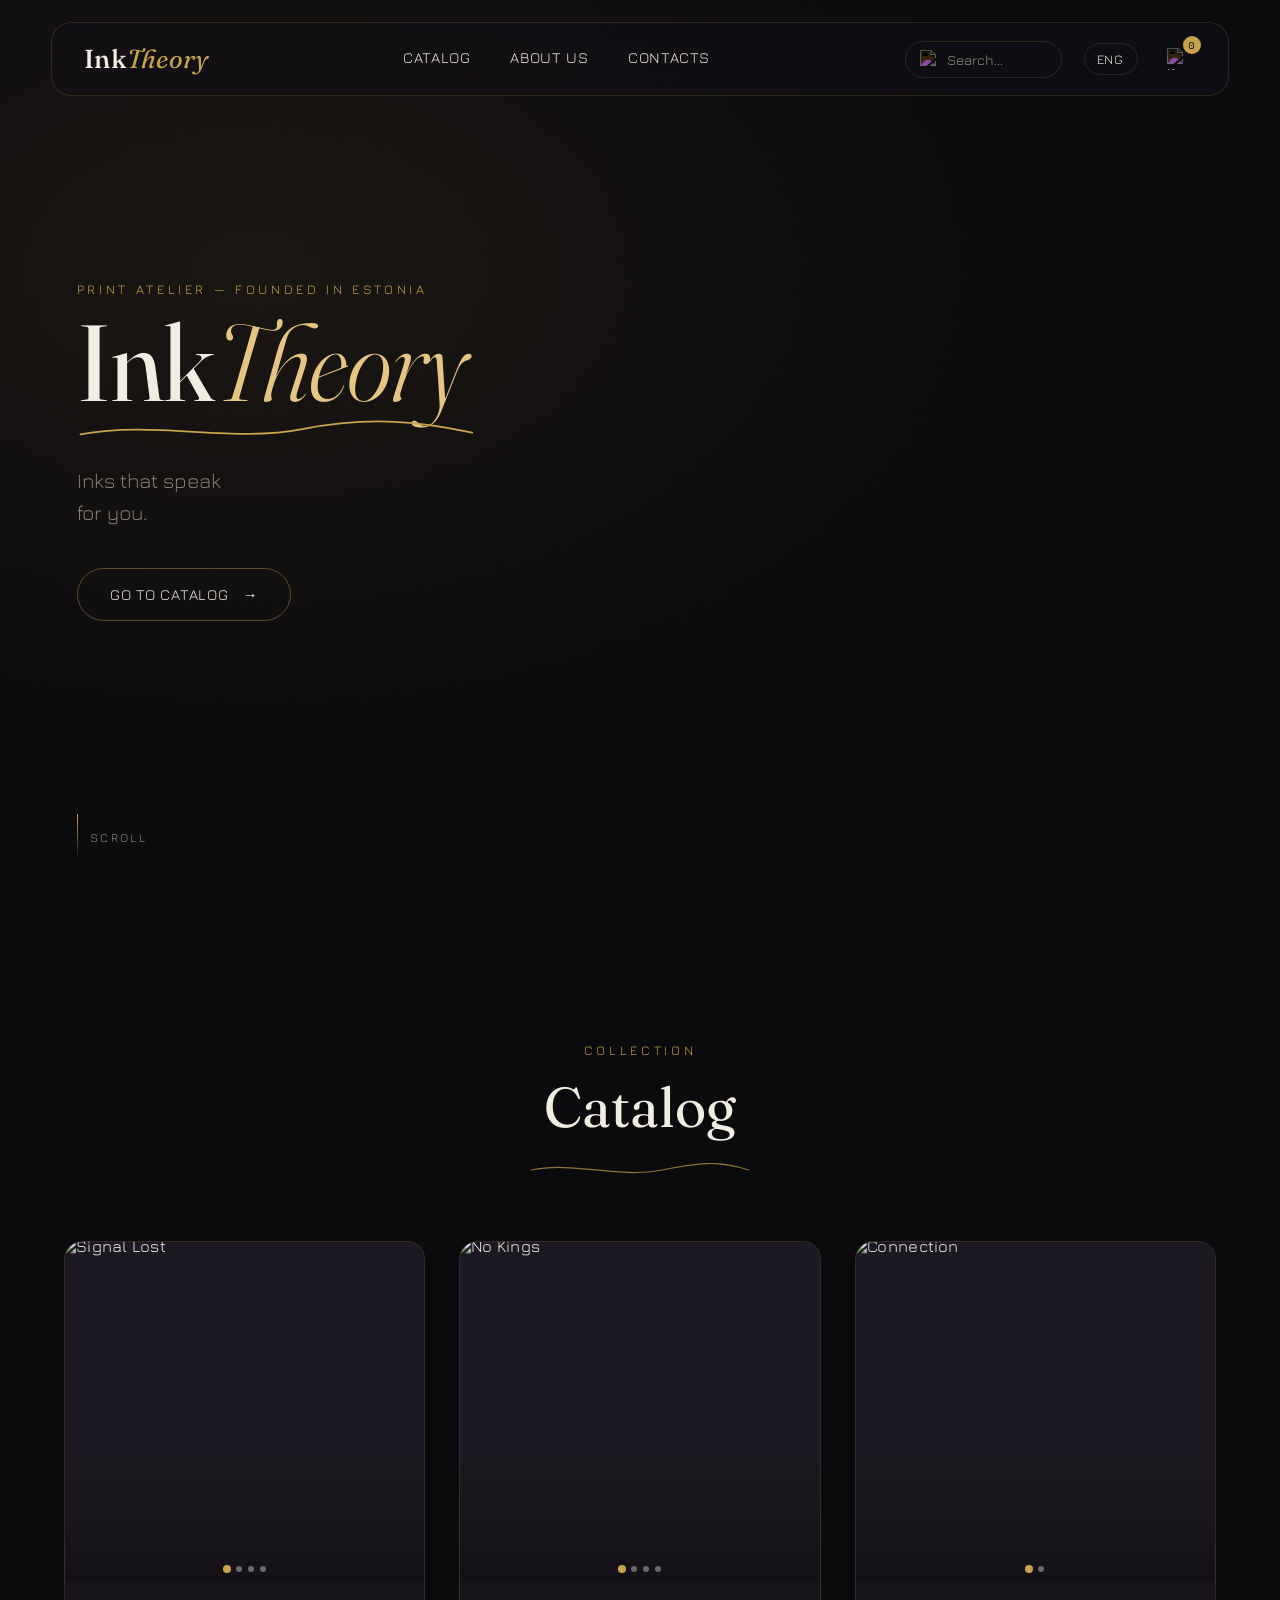
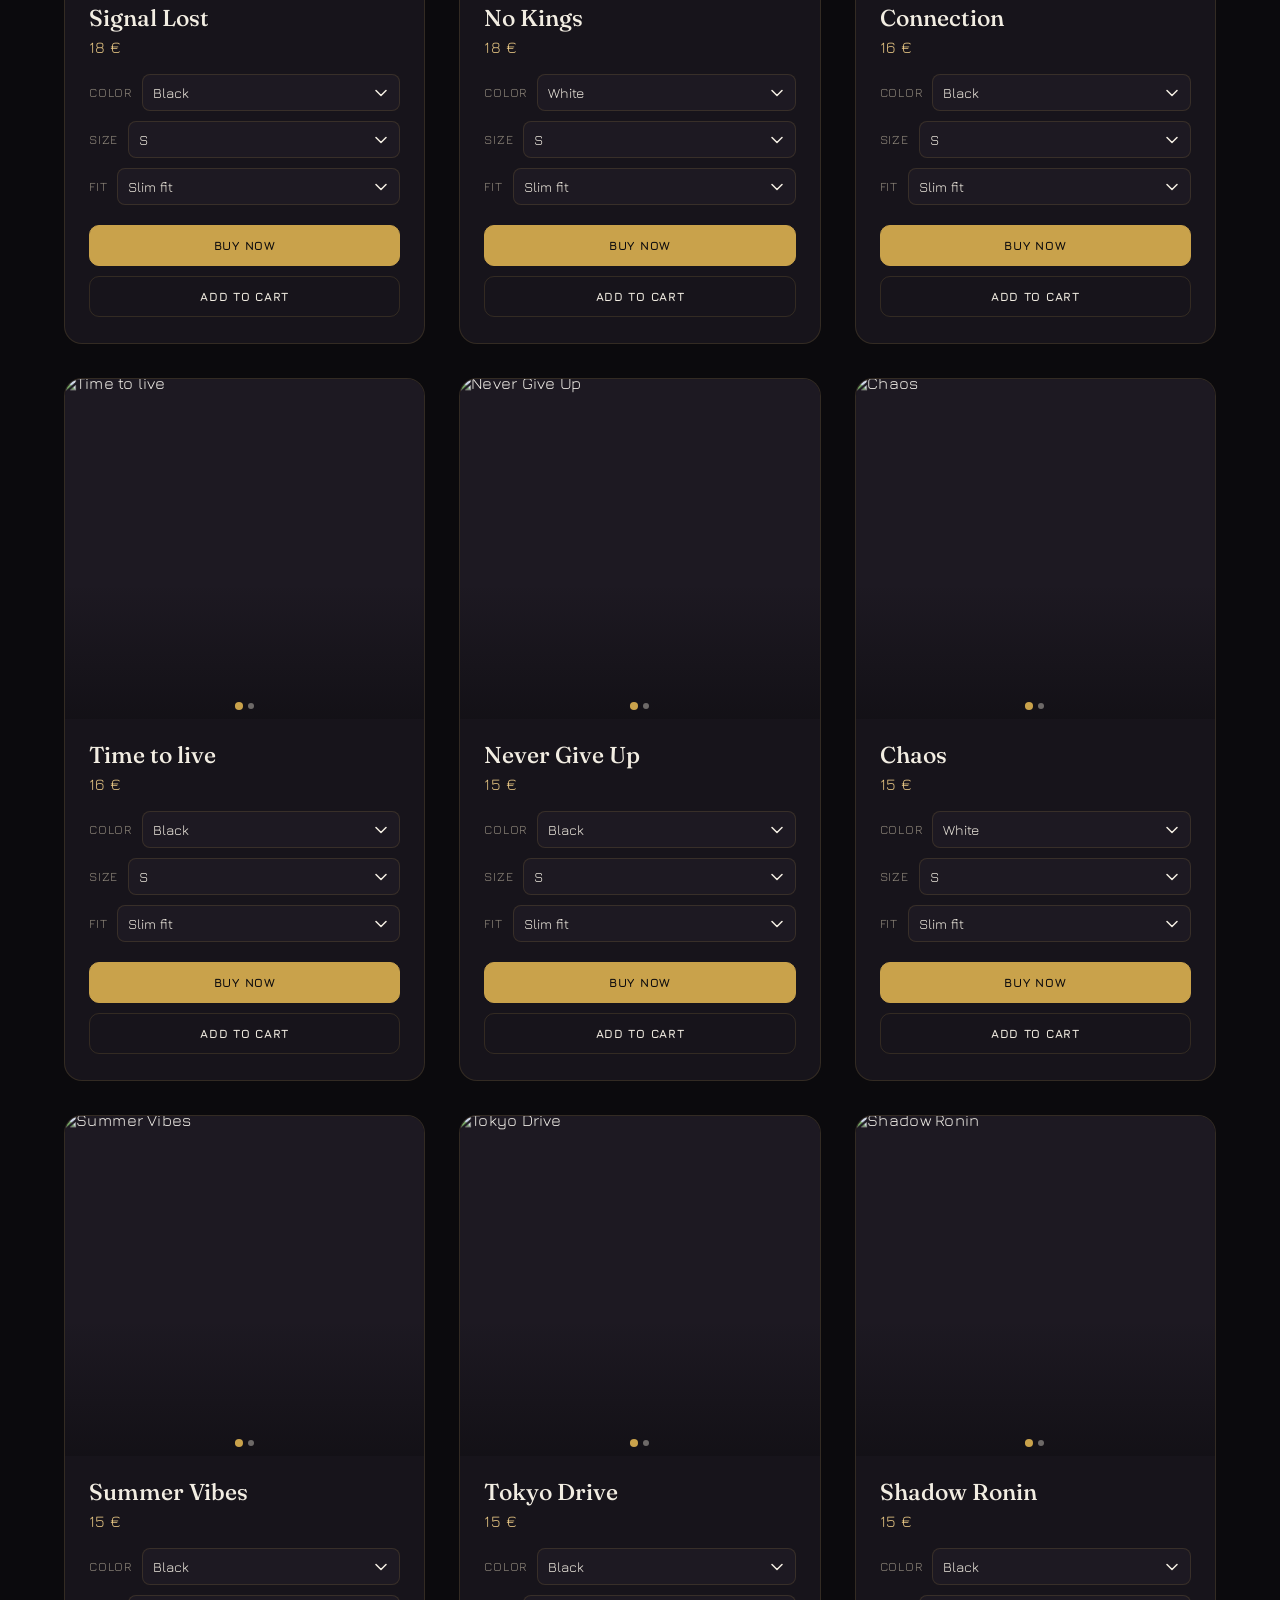
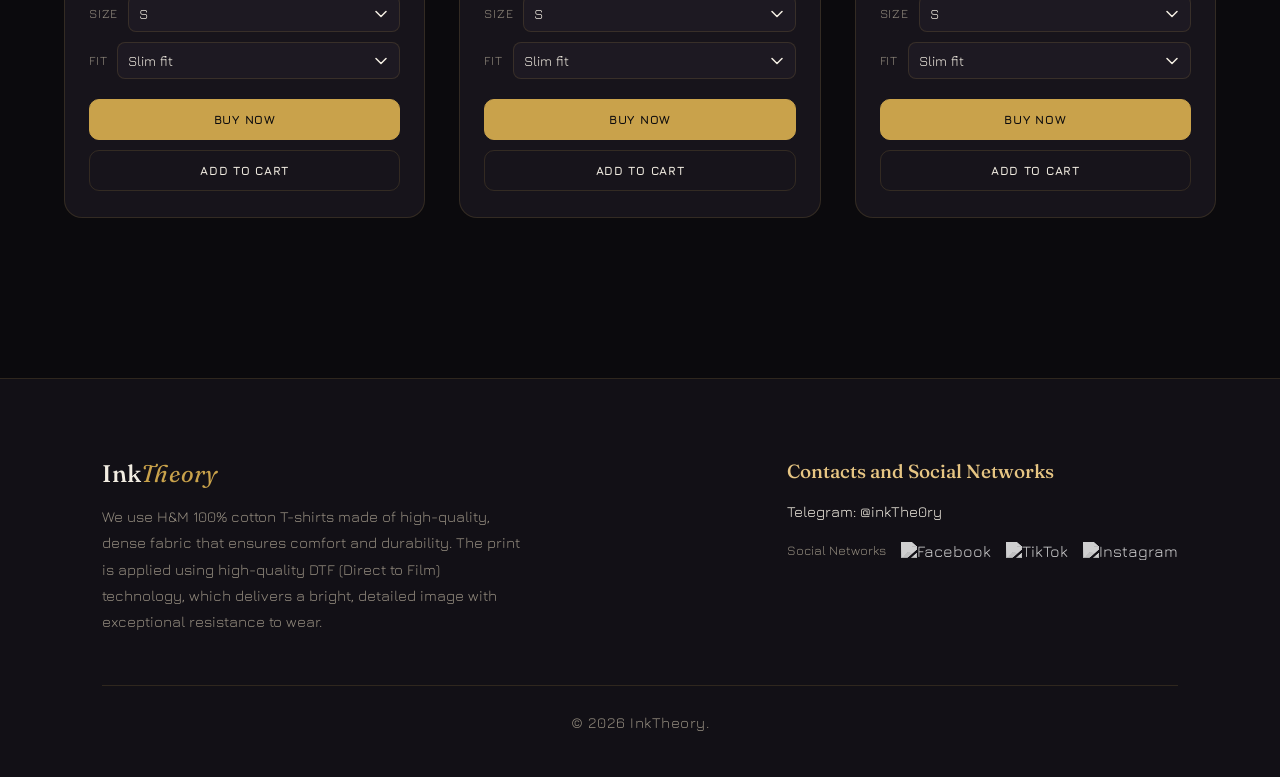
==== commit a1801fcb: "Add files via upload" ====
--- a/index.html
+++ b/index.html
@@ -58,13 +58,19 @@
 
     <div class="nav-inner">
 
-        <!-- LOGO -->
+        <!-- =====================================================
+             DESKTOP LOGO
+             ===================================================== -->
+
         <a href="#top" class="logo">
             Ink<em>Theory</em>
         </a>
 
 
-        <!-- NAVIGATION -->
+        <!-- =====================================================
+             DESKTOP NAVIGATION
+             ===================================================== -->
+
         <nav class="nav-links">
 
             <a
@@ -91,11 +97,14 @@
         </nav>
 
 
-        <!-- HEADER ICONS -->
+        <!-- =====================================================
+             DESKTOP HEADER ICONS
+             ===================================================== -->
+
         <div class="header-icons">
 
-
             <!-- SEARCH -->
+
             <div class="search-wrap">
 
                 <img
@@ -120,6 +129,7 @@
 
 
             <!-- LANGUAGE -->
+
             <select
                 id="language-select"
                 aria-label="Выбор языка"
@@ -140,14 +150,12 @@
             </select>
 
 
-            <!-- ===================================================== -->
-            <!-- КОРЗИНА -->
-            <!-- ===================================================== -->
+            <!-- =================================================
+                 CART
+                 ================================================= -->
 
             <div class="cart-wrapper">
 
-
-                <!-- CART BUTTON -->
                 <button
                     type="button"
                     class="cart-trigger"
@@ -168,17 +176,11 @@
                 </button>
 
 
-                <!-- ================================================= -->
-                <!-- CART WINDOW -->
-                <!-- ================================================= -->
-
                 <div
                     class="cart-window"
                     aria-label="Корзина"
                 >
 
-
-                    <!-- CART HEADER -->
                     <div class="cart-header">
 
                         <h3 id="lang-cart-title">
@@ -196,10 +198,6 @@
                     </div>
 
 
-                    <!-- ================================================= -->
-                    <!-- CART ITEMS -->
-                    <!-- ================================================= -->
-
                     <div class="cart-items">
 
                         <p id="lang-cart-empty">
@@ -209,14 +207,8 @@
                     </div>
 
 
-                    <!-- ================================================= -->
-                    <!-- CART SUMMARY -->
-                    <!-- ================================================= -->
-
                     <div class="cart-summary">
 
-
-                        <!-- SUBTOTAL -->
                         <div class="cart-summary-row">
 
                             <span id="lang-cart-subtotal-label">
@@ -230,7 +222,6 @@
                         </div>
 
 
-                        <!-- SHIPPING -->
                         <div class="cart-summary-row">
 
                             <span id="lang-cart-shipping-label">
@@ -244,10 +235,7 @@
                         </div>
 
 
-                        <!-- TOTAL -->
-                        <div
-                            class="cart-summary-row cart-summary-total"
-                        >
+                        <div class="cart-summary-row cart-summary-total">
 
                             <span id="lang-cart-total-label">
                                 Итого
@@ -262,10 +250,6 @@
                     </div>
 
 
-                    <!-- ================================================= -->
-                    <!-- CHECKOUT -->
-                    <!-- ================================================= -->
-
                     <button
                         type="button"
                         class="checkout-btn"
@@ -275,10 +259,6 @@
                     </button>
 
 
-                    <!-- ================================================= -->
-                    <!-- CLEAR CART -->
-                    <!-- ================================================= -->
-
                     <button
                         type="button"
                         class="clear-cart"
@@ -287,17 +267,176 @@
                         Очистить корзину
                     </button>
 
-
-                </div>
-
-            </div>
-
+                </div>
+
+            </div>
 
         </div>
 
+
+        <div class="mobile-header-bar">
+
+            <button
+                type="button"
+                class="mobile-menu-btn"
+                id="mobile-menu-btn"
+                aria-label="Открыть меню"
+                aria-expanded="false"
+            >
+                <span></span>
+                <span></span>
+                <span></span>
+            </button>
+
+            <!-- CENTER: LOGO -->
+            <a
+                href="#top"
+                class="mobile-logo"
+            >
+                Ink<em>Theory</em>
+            </a>
+
+            <!-- RIGHT: LANGUAGE + SEARCH + CART -->
+            <div class="mobile-header-actions">
+
+                <!-- LANGUAGE (mobile) -->
+                <select
+                    id="mobile-language-select"
+                    class="mobile-language-select"
+                    aria-label="Выбор языка"
+                >
+                    <option value="ru">RUS</option>
+                    <option value="en">ENG</option>
+                    <option value="et">EST</option>
+                </select>
+
+                <!-- SEARCH BUTTON -->
+                <button
+                    type="button"
+                    class="mobile-action-btn"
+                    id="mobile-search-btn"
+                    aria-label="Поиск"
+                >
+                    <img
+                        src="search.svg"
+                        alt=""
+                    >
+                </button>
+
+                <!-- CART -->
+                <button
+                    type="button"
+                    class="mobile-action-btn mobile-cart-btn"
+                    id="mobile-cart-btn"
+                    aria-label="Корзина"
+                >
+                    <img
+                        src="shopping-cart.svg"
+                        alt=""
+                    >
+                    <span
+                        class="mobile-cart-count"
+                        id="mobile-cart-count"
+                    >
+                        0
+                    </span>
+                </button>
+
+            </div>
+
+        </div>
+
+</header>
+
+
+<!-- =========================================================
+     MOBILE SEARCH
+     ========================================================= -->
+
+<div
+    class="mobile-search-overlay"
+    id="mobile-search-overlay"
+>
+    <div class="mobile-search-box">
+        <div class="mobile-search-input-wrap">
+            <img
+                src="search.svg"
+                alt=""
+            >
+            <input
+                type="text"
+                id="mobile-search-input"
+                placeholder="Поиск..."
+                autocomplete="off"
+            >
+        </div>
+        <div
+            class="mobile-search-results"
+            id="mobile-search-results"
+        ></div>
     </div>
-
-</header>
+</div>
+
+
+<!-- =========================================================
+     MOBILE SIDE MENU
+     ========================================================= -->
+
+<div
+    class="mobile-menu-overlay"
+    id="mobile-menu-overlay"
+></div>
+
+
+<aside
+    class="mobile-side-menu"
+    id="mobile-side-menu"
+>
+
+    <div class="mobile-side-menu-header">
+
+        <span class="mobile-side-title">
+            Menu
+        </span>
+
+        <button
+            type="button"
+            class="mobile-side-close"
+            id="mobile-side-close"
+            aria-label="Закрыть меню"
+        >
+            ×
+        </button>
+
+    </div>
+
+
+    <nav class="mobile-side-links">
+
+        <a
+            href="#catalog"
+            id="lang-mobile-catalog"
+        >
+            Каталог
+        </a>
+
+        <a
+            href="#footer"
+            id="lang-mobile-about"
+        >
+            О нас
+        </a>
+
+        <a
+            href="#footer"
+            id="lang-mobile-contacts"
+        >
+            Контакты
+        </a>
+
+    </nav>
+
+</aside>
 
 
 <!-- ============================================================= -->
@@ -470,7 +609,7 @@
                 </h3>
 
                 <p class="product-price">
-                    1 €
+                    18 €
                 </p>
 
 
@@ -637,7 +776,7 @@
                 </h3>
 
                 <p class="product-price">
-                    1 €
+                    18 €
                 </p>
 
 
@@ -933,277 +1072,12 @@
 
                         <select class="color-select">
 
-                            <option value="black">
+                            <option
+                                value="black"
+                                class="lang-color-black"
+                            >
                                 Черный
                             </option>
-
-                            <option value="white">
-                                Белый
-                            </option>
-
-                        </select>
-
-                    </div>
-
-
-                    <div class="option-row">
-
-                        <label class="lang-label-size">
-                            Размер
-                        </label>
-
-                        <select>
-
-                            <option>S</option>
-                            <option>M</option>
-                            <option>L</option>
-
-                        </select>
-
-                    </div>
-
-
-                    <div class="option-row">
-
-                        <label class="lang-label-fit">
-                            Посадка
-                        </label>
-
-                        <select class="fit-select">
-
-                            <option value="slim">Slim fit</option>
-                            <option value="regular">Regular</option>
-                            <option value="relaxed">Relaxed</option>
-                            <option value="loose">Loose</option>
-                            <option value="oversize">Oversize</option>
-
-                        </select>
-
-                    </div>
-
-                </div>
-
-
-                <div class="product-buttons">
-
-                    <button
-                        class="buy-btn lang-btn-buy"
-                    >
-                        Купить сейчас
-                    </button>
-
-                    <button
-                        type="button"
-                        class="cart-btn lang-btn-add"
-                    >
-                        Добавить в корзину
-                    </button>
-
-                </div>
-
-            </div>
-
-        </div>
-
-
-        <!-- ===================================================== -->
-        <!-- NEVER GIVE UP -->
-        <!-- ===================================================== -->
-
-        <div
-            class="product-card reveal"
-            data-product-id="never"
-        >
-
-            <div class="product-image-wrap">
-
-                <img
-                    src="images/Never Give Up.png"
-                    alt="Never Give Up"
-                    class="product-image"
-
-                    data-black="images/Never Give Up.png"
-                    data-white=""
-
-                    data-images-black="images/Never Give Up.png, img/never-front.jpg"
-                    data-images-white=""
-                >
-
-                <button
-                    type="button"
-                    class="carousel-btn carousel-prev"
-                    aria-label="Предыдущее фото"
-                >
-                    ‹
-                </button>
-
-                <button
-                    type="button"
-                    class="carousel-btn carousel-next"
-                    aria-label="Следующее фото"
-                >
-                    ›
-                </button>
-
-                <div class="carousel-dots"></div>
-
-            </div>
-
-
-            <div class="product-body">
-
-                <h3 class="lang-p-title">
-                    Never Give Up
-                </h3>
-
-                <p class="product-price">
-                    15 €
-                </p>
-
-
-                <div class="options">
-
-                    <div class="option-row">
-
-                        <label class="lang-label-color">
-                            Цвет
-                        </label>
-
-                        <select class="color-select">
-
-                            <option value="black">
-                                Черный
-                            </option>
-
-                        </select>
-
-                    </div>
-
-
-                    <div class="option-row">
-
-                        <label class="lang-label-size">
-                            Размер
-                        </label>
-
-                        <select>
-
-                            <option>S</option>
-                            <option>M</option>
-
-                        </select>
-
-                    </div>
-
-
-                    <div class="option-row">
-
-                        <label class="lang-label-fit">
-                            Посадка
-                        </label>
-
-                        <select class="fit-select">
-
-                            <option value="slim">Slim fit</option>
-                            <option value="regular">Regular</option>
-                            <option value="relaxed">Relaxed</option>
-                            <option value="loose">Loose</option>
-                            <option value="oversize">Oversize</option>
-
-                        </select>
-
-                    </div>
-
-                </div>
-
-
-                <div class="product-buttons">
-
-                    <button
-                        class="buy-btn lang-btn-buy"
-                        data-paypal-white=""
-                    >
-                        Купить сейчас
-                    </button>
-
-                    <button
-                        type="button"
-                        class="cart-btn lang-btn-add"
-                    >
-                        Добавить в корзину
-                    </button>
-
-                </div>
-
-            </div>
-
-        </div>
-
-
-        <!-- ===================================================== -->
-        <!-- CHAOS -->
-        <!-- ===================================================== -->
-
-        <div
-            class="product-card reveal"
-            data-product-id="chaos"
-        >
-
-            <div class="product-image-wrap">
-
-                <img
-                    src="images/Chaos (2).png"
-                    alt="Chaos"
-                    class="product-image"
-
-                    data-black=""
-                    data-white="images/Chaos (2).png,"
-
-                    data-images-black=""
-                    data-images-white="images/Chaos (2).png, images/chaos-back.png"
-                >
-
-                <button
-                    type="button"
-                    class="carousel-btn carousel-prev"
-                    aria-label="Предыдущее фото"
-                >
-                    ‹
-                </button>
-
-                <button
-                    type="button"
-                    class="carousel-btn carousel-next"
-                    aria-label="Следующее фото"
-                >
-                    ›
-                </button>
-
-                <div class="carousel-dots"></div>
-
-            </div>
-
-
-            <div class="product-body">
-
-                <h3 class="lang-p-title">
-                    Chaos
-                </h3>
-
-                <p class="product-price">
-                    15 €
-                </p>
-
-
-                <div class="options">
-
-                    <div class="option-row">
-
-                        <label class="lang-label-color">
-                            Цвет
-                        </label>
-
-                        <select class="color-select">
 
                             <option
                                 value="white"
@@ -1211,7 +1085,6 @@
                             >
                                 Белый
                             </option>
-
                         </select>
 
                     </div>
@@ -1227,6 +1100,7 @@
 
                             <option>S</option>
                             <option>M</option>
+                            <option>L</option>
 
                         </select>
 
@@ -1258,7 +1132,6 @@
 
                     <button
                         class="buy-btn lang-btn-buy"
-                        data-paypal-black=""
                     >
                         Купить сейчас
                     </button>
@@ -1278,27 +1151,26 @@
 
 
         <!-- ===================================================== -->
-        <!-- SUMMER VIBES -->
+        <!-- NEVER GIVE UP -->
         <!-- ===================================================== -->
 
         <div
             class="product-card reveal"
-            data-product-id="summer"
+            data-product-id="never"
         >
 
             <div class="product-image-wrap">
 
                 <img
-                    src="images/Summer Vibes Black.png"
-                    alt="Summer Vibes"
+                    src="images/Never Give Up.png"
+                    alt="Never Give Up"
                     class="product-image"
 
-                    data-black="images/Summer Vibes Black.png"
-                    data-white="images/Summer Vibes White.png"
-
-                    data-images-black="images/Summer Vibes Black.png, images/summer-fitB.png"
-
-                    data-images-white="images/Summer Vibes White.png, images/summer-fitW.png"
+                    data-black="images/Never Give Up.png"
+                    data-white=""
+
+                    data-images-black="images/Never Give Up.png, img/never-front.jpg"
+                    data-images-white=""
                 >
 
                 <button
@@ -1325,7 +1197,7 @@
             <div class="product-body">
 
                 <h3 class="lang-p-title">
-                    Summer Vibes
+                    Never Give Up
                 </h3>
 
                 <p class="product-price">
@@ -1343,13 +1215,19 @@
 
                         <select class="color-select">
 
-                            <option value="black">
+                               <option
+                                value="black"
+                                class="lang-color-black"
+                            >
                                 Черный
                             </option>
 
-                            <option value="white">
+                            <option
+                                value="white"
+                                class="lang-color-white"
+                            >
                                 Белый
-                            </option>
+                            </option>   
 
                         </select>
 
@@ -1397,6 +1275,7 @@
 
                     <button
                         class="buy-btn lang-btn-buy"
+                        data-paypal-white=""
                     >
                         Купить сейчас
                     </button>
@@ -1416,27 +1295,26 @@
 
 
         <!-- ===================================================== -->
-        <!-- TOKYO DRIVE -->
+        <!-- CHAOS -->
         <!-- ===================================================== -->
 
         <div
             class="product-card reveal"
-            data-product-id="drive"
+            data-product-id="chaos"
         >
 
             <div class="product-image-wrap">
 
                 <img
-                    src="images/Tokyo Drive Black.png"
-                    alt="Tokyo Drive"
+                    src="images/Chaos (2).png"
+                    alt="Chaos"
                     class="product-image"
 
-                    data-black="images/Tokyo Drive Black.png"
-                    data-white="images/Tokyo Drive White.png"
-
-                    data-images-black="images/Tokyo Drive Black.png, images/tokyoB-front.png"
-
-                    data-images-white="images/Tokyo Drive White.png, images/tokyoW-front.png"
+                    data-black=""
+                    data-white="images/Chaos (2).png,"
+
+                    data-images-black=""
+                    data-images-white="images/Chaos (2).png, images/chaos-back.png"
                 >
 
                 <button
@@ -1463,7 +1341,7 @@
             <div class="product-body">
 
                 <h3 class="lang-p-title">
-                    Tokyo Drive
+                    Chaos
                 </h3>
 
                 <p class="product-price">
@@ -1481,11 +1359,10 @@
 
                         <select class="color-select">
 
-                            <option value="black">
-                                Черный
-                            </option>
-
-                            <option value="white">
+                            <option
+                                value="white"
+                                class="lang-color-white"
+                            >
                                 Белый
                             </option>
 
@@ -1535,6 +1412,7 @@
 
                     <button
                         class="buy-btn lang-btn-buy"
+                        data-paypal-black=""
                     >
                         Купить сейчас
                     </button>
@@ -1554,27 +1432,27 @@
 
 
         <!-- ===================================================== -->
-        <!-- SHADOW RONIN -->
+        <!-- SUMMER VIBES -->
         <!-- ===================================================== -->
 
         <div
             class="product-card reveal"
-            data-product-id="samurai"
+            data-product-id="summer"
         >
 
             <div class="product-image-wrap">
 
                 <img
-                    src="images/Shadow ronin Black.png"
-                    alt="Shadow Ronin"
+                    src="images/Summer Vibes Black.png"
+                    alt="Summer Vibes"
                     class="product-image"
 
-                    data-black="images/Shadow ronin Black.png"
-                    data-white=""
-
-                    data-images-black="images/Shadow ronin Black.png, img/Shadow Ronin-front.png"
-
-                    data-images-white=""
+                    data-black="images/Summer Vibes Black.png"
+                    data-white="images/Summer Vibes White.png"
+
+                    data-images-black="images/Summer Vibes Black.png, images/summer-fitB.png"
+
+                    data-images-white="images/Summer Vibes White.png, images/summer-fitW.png"
                 >
 
                 <button
@@ -1601,7 +1479,151 @@
             <div class="product-body">
 
                 <h3 class="lang-p-title">
-                    Shadow Ronin
+                    Summer Vibes
+                </h3>
+
+                <p class="product-price">
+                    15 €
+                </p>
+
+
+                <div class="options">
+
+                    <div class="option-row">
+
+                        <label class="lang-label-color">
+                            Цвет
+                        </label>
+
+                        <select class="color-select">
+
+                           <option
+                                value="black"
+                                class="lang-color-black"
+                            >
+                                Черный
+                            </option>
+
+                            <option
+                                value="white"
+                                class="lang-color-white"
+                            >
+                                Белый
+                            </option>
+
+                        </select>
+
+                    </div>
+
+
+                    <div class="option-row">
+
+                        <label class="lang-label-size">
+                            Размер
+                        </label>
+
+                        <select>
+
+                            <option>S</option>
+                            <option>M</option>
+
+                        </select>
+
+                    </div>
+
+
+                    <div class="option-row">
+
+                        <label class="lang-label-fit">
+                            Посадка
+                        </label>
+
+                        <select class="fit-select">
+
+                            <option value="slim">Slim fit</option>
+                            <option value="regular">Regular</option>
+                            <option value="relaxed">Relaxed</option>
+                            <option value="loose">Loose</option>
+                            <option value="oversize">Oversize</option>
+
+                        </select>
+
+                    </div>
+
+                </div>
+
+
+                <div class="product-buttons">
+
+                    <button
+                        class="buy-btn lang-btn-buy"
+                    >
+                        Купить сейчас
+                    </button>
+
+                    <button
+                        type="button"
+                        class="cart-btn lang-btn-add"
+                    >
+                        Добавить в корзину
+                    </button>
+
+                </div>
+
+            </div>
+
+        </div>
+
+
+        <!-- ===================================================== -->
+        <!-- TOKYO DRIVE -->
+        <!-- ===================================================== -->
+
+        <div
+            class="product-card reveal"
+            data-product-id="drive"
+        >
+
+            <div class="product-image-wrap">
+
+                <img
+                    src="images/Tokyo Drive Black.png"
+                    alt="Tokyo Drive"
+                    class="product-image"
+
+                    data-black="images/Tokyo Drive Black.png"
+                    data-white="images/Tokyo Drive White.png"
+
+                    data-images-black="images/Tokyo Drive Black.png, images/tokyoB-front.png"
+
+                    data-images-white="images/Tokyo Drive White.png, images/tokyoW-front.png"
+                >
+
+                <button
+                    type="button"
+                    class="carousel-btn carousel-prev"
+                    aria-label="Предыдущее фото"
+                >
+                    ‹
+                </button>
+
+                <button
+                    type="button"
+                    class="carousel-btn carousel-next"
+                    aria-label="Следующее фото"
+                >
+                    ›
+                </button>
+
+                <div class="carousel-dots"></div>
+
+            </div>
+
+
+            <div class="product-body">
+
+                <h3 class="lang-p-title">
+                    Tokyo Drive
                 </h3>
 
                 <p class="product-price">
@@ -1626,6 +1648,13 @@
                                 Черный
                             </option>
 
+                            <option
+                                value="white"
+                                class="lang-color-white"
+                            >
+                                Белый
+                            </option>
+
                         </select>
 
                     </div>
@@ -1638,12 +1667,9 @@
                         </label>
 
                         <select>
-
                             <option>S</option>
                             <option>M</option>
-
-                        </select>
-
+                        </select>
                     </div>
 
 
@@ -1662,9 +1688,127 @@
                             <option value="oversize">Oversize</option>
 
                         </select>
-
-                    </div>
-
+                    </div>
+                </div>
+
+
+                <div class="product-buttons">
+
+                    <button
+                        class="buy-btn lang-btn-buy"
+                    >
+                        Купить сейчас
+                    </button>
+
+                    <button
+                        type="button"
+                        class="cart-btn lang-btn-add"
+                    >
+                        Добавить в корзину
+                    </button>
+                </div>
+            </div>
+        </div>
+
+
+        <!-- ===================================================== -->
+        <!-- SHADOW RONIN -->
+        <!-- ===================================================== -->
+
+        <div
+            class="product-card reveal"
+            data-product-id="samurai"
+        >
+
+            <div class="product-image-wrap">
+
+                <img
+                    src="images/Shadow ronin Black.png"
+                    alt="Shadow Ronin"
+                    class="product-image"
+
+                    data-black="images/Shadow ronin Black.png"
+                    data-white=""
+
+                    data-images-black="images/Shadow ronin Black.png, img/Shadow Ronin-front.png"
+
+                    data-images-white=""
+                >
+
+                <button
+                    type="button"
+                    class="carousel-btn carousel-prev"
+                    aria-label="Предыдущее фото"
+                >
+                    ‹
+                </button>
+
+                <button
+                    type="button"
+                    class="carousel-btn carousel-next"
+                    aria-label="Следующее фото"
+                >
+                    ›
+                </button>
+                <div class="carousel-dots"></div>
+            </div>
+
+            <div class="product-body">
+
+                <h3 class="lang-p-title">
+                    Shadow Ronin
+                </h3>
+
+                <p class="product-price">
+                    15 €
+                </p>
+
+
+                <div class="options">
+                    <div class="option-row">
+                        <label class="lang-label-color">
+                            Цвет
+                        </label>
+                        <select class="color-select">
+
+                            <option
+                                value="black"
+                                class="lang-color-black"
+                            >
+                                Черный
+                            </option>
+                        </select>
+                    </div>
+
+
+                    <div class="option-row">
+
+                        <label class="lang-label-size">
+                            Размер
+                        </label>
+
+                        <select>
+                            <option>S</option>
+                            <option>M</option>
+                        </select>
+                    </div>
+
+                    <div class="option-row">
+
+                        <label class="lang-label-fit">
+                            Посадка
+                        </label>
+
+                        <select class="fit-select">
+
+                            <option value="slim">Slim fit</option>
+                            <option value="regular">Regular</option>
+                            <option value="relaxed">Relaxed</option>
+                            <option value="loose">Loose</option>
+                            <option value="oversize">Oversize</option>
+
+                        </select>
+                    </div>
                 </div>
 
 
@@ -1685,12 +1829,8 @@
                     </button>
 
                 </div>
-
-            </div>
-
+            </div>
         </div>
-
-
     </div>
 
 </section>
@@ -1706,9 +1846,10 @@
             <div class="footer-about reveal">
                 <div class="logo footer-logo">Ink<em>Theory</em></div>
                 <p id="lang-footer-about">
-                    Мы создаём одежду с уникальными принтами,
-                    вдохновлёнными искусством, культурой и
-                    современным дизайном.
+                   Мы используем футболки H&M из 100% хлопка, и качетвенной плотной ткани
+                   обеспечивающей комфорт и долговечность. 
+                   Печать наносится с помощью высококачественной технологии DTF (Direct to Film), которая
+                   позволяет получить яркое и детализированное изображение с высокой стойкостью. 
                 </p>
             </div>
 
--- a/style.css
+++ b/style.css
@@ -164,6 +164,7 @@
 
 .search-wrap {
     position: relative;
+    z-index: 10;
     display: flex;
     align-items: center;
     gap: 8px;
@@ -184,7 +185,7 @@
     border-radius: 14px;
     padding: 8px;
     box-shadow: var(--shadow-soft);
-    z-index: 1001;
+    z-index: 100002;
     opacity: 0;
     transform: translateY(-6px);
     transition: opacity 0.25s var(--ease), transform 0.25s var(--ease);
@@ -925,49 +926,60 @@
         content: "";
         position: fixed;
         inset: 0;
+
         background: rgba(0, 0, 0, .62);
+
         z-index: 9998;
-        backdrop-filter: blur(2px);
-        -webkit-backdrop-filter: blur(2px);
+
+        backdrop-filter: blur(3px);
+        -webkit-backdrop-filter: blur(3px);
+
         pointer-events: none;
     }
 
-    /*
-       MOBILE CART — верхняя шторка (top sheet).
-       Переносится в <body> через JS (placeCartWindow),
-       поэтому position:fixed считается от экрана,
-       а не от родителей с transform/filter.
-    */
+    /* Запрещаем странице скроллиться под корзиной */
+    body.cart-open {
+        overflow: hidden;
+    }
+
+    /* =====================================================
+       КОРЗИНА СВЕРХУ
+       ===================================================== */
 
     .cart-window {
         display: none;
 
         position: fixed !important;
-        z-index: 100000 !important;
 
         top: 0 !important;
         left: 0 !important;
         right: 0 !important;
         bottom: auto !important;
 
-        width: 100%;
-        max-width: none;
+        width: 100% !important;
+        max-width: 100% !important;
 
         height: auto;
-        max-height: 80vh;
+        max-height: 82vh;
 
         margin: 0;
-        padding: 16px;
+
+        padding: 16px 16px 18px;
+
         padding-top: max(16px, env(safe-area-inset-top));
 
         box-sizing: border-box;
 
         background: var(--surface);
+
         border: 1px solid var(--border);
         border-top: none;
+
         border-radius: 0 0 20px 20px;
 
-        box-shadow: 0 10px 40px rgba(0, 0, 0, .45);
+        box-shadow: 0 10px 40px rgba(0, 0, 0, .5);
+
+        z-index: 100000 !important;
 
         display: flex;
         flex-direction: column;
@@ -975,30 +987,356 @@
         overflow: hidden;
 
         opacity: 0;
-        transform: translateY(-100%);
-        transition: transform .3s var(--ease), opacity .3s var(--ease);
-    }
-
+
+        transform: translateY(-105%);
+
+        transition:
+            transform .3s var(--ease),
+            opacity .25s ease;
+    }
+
+    /* Открытая корзина */
     .cart-window.active {
         display: flex !important;
+
         opacity: 1 !important;
-        visibility: visible !important;
+
         transform: translateY(0) !important;
+
         animation: none !important;
     }
 
-    /* Шапка корзины */
+    /* =====================================================
+       ДЕКОРАТИВНАЯ ПОЛОСКА
+       ===================================================== */
+
+    .cart-window::before {
+        content: "";
+
+        width: 42px;
+        height: 4px;
+
+        margin: 0 auto 10px;
+
+        flex: 0 0 auto;
+
+        border-radius: 999px;
+
+        background: rgba(201, 162, 75, .35);
+    }
+
+    /* =====================================================
+       HEADER
+       ===================================================== */
+
     .cart-header {
         flex: 0 0 auto;
 
-        position: static;
-
-        margin: 0 0 15px;
+        margin: 0 0 12px;
         padding: 0 0 12px;
 
+        display: flex;
+        align-items: center;
+        justify-content: space-between;
+
+        border-bottom: 1px solid rgba(201, 162, 75, .25);
+
         background: var(--surface);
-
-        border-bottom: 1px solid rgba(201, 162, 75, .25);
+    }
+
+    .cart-header h3 {
+        font-size: 20px;
+        margin: 0;
+    }
+
+    .cart-close {
+        width: 40px;
+        height: 40px;
+
+        flex: 0 0 40px;
+
+        border-radius: 50%;
+
+        background: var(--surface-2);
+
+        color: var(--text-muted);
+
+        font-size: 30px;
+
+        -webkit-tap-highlight-color: transparent;
+    }
+
+    .cart-close:active {
+        background: rgba(201, 162, 75, .15);
+        color: var(--gold-bright);
+    }
+
+    /* =====================================================
+       СПИСОК ТОВАРОВ
+       ===================================================== */
+
+    .cart-items {
+        flex: 1 1 auto;
+
+        min-height: 0;
+
+        width: 100%;
+
+        max-height: none;
+
+        overflow-y: auto;
+        overflow-x: hidden;
+
+        padding-right: 3px;
+
+        -webkit-overflow-scrolling: touch;
+
+        overscroll-behavior: contain;
+
+        scrollbar-width: thin;
+        scrollbar-color: rgba(201, 162, 75, .5) transparent;
+    }
+
+    .cart-items::-webkit-scrollbar {
+        width: 4px;
+    }
+
+    .cart-items::-webkit-scrollbar-track {
+        background: transparent;
+    }
+
+    .cart-items::-webkit-scrollbar-thumb {
+        background: rgba(201, 162, 75, .5);
+        border-radius: 10px;
+    }
+
+    /* =====================================================
+       ТОВАР
+       ===================================================== */
+
+    .cart-product {
+        width: 100%;
+        min-width: 0;
+
+        gap: 10px;
+
+        margin-bottom: 12px;
+        padding-bottom: 12px;
+
+        display: flex;
+        align-items: center;
+    }
+
+    .cart-img {
+        width: 64px;
+        height: 78px;
+
+        flex: 0 0 64px;
+
+        border-radius: 9px;
+    }
+
+    .cart-info {
+        min-width: 0;
+        flex: 1 1 auto;
+
+        gap: 4px;
+    }
+
+    .cart-product-name {
+        max-width: 100%;
+
+        font-size: 14px;
+
+        white-space: nowrap;
+        overflow: hidden;
+        text-overflow: ellipsis;
+    }
+
+    .cart-info small {
+        font-size: 11px;
+    }
+
+    /* Нижняя часть товара */
+    .cart-product-bottom {
+        min-width: 0;
+
+        display: flex;
+        align-items: center;
+        justify-content: space-between;
+
+        gap: 7px;
+
+        margin-top: 5px;
+    }
+
+    .cart-product-bottom b {
+        font-size: 14px;
+        white-space: nowrap;
+    }
+
+    /* =====================================================
+       КОЛИЧЕСТВО
+       ===================================================== */
+
+    .cart-quantity {
+        height: 36px;
+
+        flex: 0 0 auto;
+
+        border-radius: 9px;
+    }
+
+    .qty-btn {
+        width: 36px;
+        height: 36px;
+
+        font-size: 18px;
+
+        -webkit-tap-highlight-color: transparent;
+    }
+
+    .qty-value {
+        min-width: 30px;
+        font-size: 13px;
+    }
+
+    /* =====================================================
+       УДАЛИТЬ
+       ===================================================== */
+
+    .remove-item {
+        width: 30px;
+        height: 30px;
+
+        flex: 0 0 30px;
+
+        font-size: 16px;
+
+        color: #ff3b30 !important;
+
+        -webkit-tap-highlight-color: transparent;
+    }
+
+    .remove-item:active {
+        opacity: .6 !important;
+    }
+
+    /* =====================================================
+       ИТОГ
+       ===================================================== */
+
+    .cart-summary {
+        flex: 0 0 auto;
+
+        margin-top: 10px;
+        padding-top: 12px;
+
+        background: var(--surface);
+
+        border-top: 1px solid var(--border);
+    }
+
+    .cart-summary-row {
+        margin-bottom: 7px;
+        font-size: 13px;
+    }
+
+    .cart-summary-total {
+        margin-top: 9px;
+        padding-top: 10px;
+
+        font-size: 15px;
+    }
+
+    .cart-summary-total strong {
+        font-size: 18px;
+    }
+
+    /* =====================================================
+       PAYPAL
+       ===================================================== */
+
+    .cart-paypal {
+        flex: 0 0 auto;
+
+        margin-top: 12px;
+    }
+
+    .cart-paypal-title {
+        margin-bottom: 7px;
+        font-size: 10px;
+    }
+
+    #paypal-cart-buttons {
+        width: 100%;
+        max-width: 100%;
+    }
+
+    /* =====================================================
+       КНОПКИ
+       ===================================================== */
+
+    .checkout-btn,
+    .clear-cart {
+
+        width: 100%;
+
+        min-height: 46px;
+
+        margin-left: 0;
+        margin-right: 0;
+
+        padding: 12px 14px;
+
+        border-radius: 11px;
+
+        font-size: 12px;
+
+        -webkit-tap-highlight-color: transparent;
+    }
+
+    .checkout-btn {
+        margin-top: 10px;
+        margin-bottom: 7px;
+    }
+
+    .clear-cart {
+        margin-top: 7px;
+    }
+
+    .checkout-btn:active {
+        transform: scale(.985);
+    }
+
+    /* Кнопки товара */
+    .product-buttons {
+        width: 100%;
+        flex-direction: column;
+        gap: 7px;
+    }
+}
+
+
+/* =========================================================
+   VERY SMALL PHONES
+   ========================================================= */
+
+@media (max-width: 380px) {
+
+    .cart-window {
+        max-height: 88vh;
+
+        padding-left: 12px;
+        padding-right: 12px;
+        padding-bottom: 14px;
+
+        border-radius: 0 0 18px 18px;
+    }
+
+    .cart-header {
+        margin-bottom: 10px;
+        padding-bottom: 10px;
     }
 
     .cart-header h3 {
@@ -1008,167 +1346,64 @@
     .cart-close {
         width: 38px;
         height: 38px;
-        flex: 0 0 38px;
-        font-size: 34px;
-    }
-
-    /* Товары — единственный скроллящийся блок */
-    .cart-items {
-        flex: 1 1 auto;
-        min-height: 0;
-        width: 100%;
-
-        overflow-y: auto;
-        -webkit-overflow-scrolling: touch;
-        overscroll-behavior: contain;
-
-        padding-right: 0;
+
+        flex-basis: 38px;
+
+        font-size: 28px;
     }
 
     .cart-product {
-        width: 100%;
-        min-width: 0;
-        gap: 9px;
-        align-items: center;
+        gap: 8px;
+
+        margin-bottom: 10px;
+        padding-bottom: 10px;
     }
 
     .cart-img {
-        width: 68px;
-        height: 82px;
-        flex: 0 0 68px;
-    }
-
-    .cart-info {
-        min-width: 0;
-        flex: 1 1 auto;
+        width: 54px;
+        height: 66px;
+
+        flex-basis: 54px;
     }
 
     .cart-product-name {
-        max-width: 100%;
-    }
-
-    .cart-product-bottom {
-        min-width: 0;
-        flex-wrap: wrap;
-    }
-
-    /* Маленький простой красный крестик удаления */
+        font-size: 13px;
+    }
+
+    .cart-info small {
+        font-size: 10px;
+    }
+
+    .cart-product-bottom b {
+        font-size: 13px;
+    }
+
+    .cart-quantity {
+        height: 34px;
+    }
+
+    .qty-btn {
+        width: 34px;
+        height: 34px;
+    }
+
+    .qty-value {
+        min-width: 27px;
+    }
+
     .remove-item {
-        width: 18px;
-        height: 18px;
-        flex: 0 0 18px;
-
-        padding: 0;
-
-        background: transparent !important;
-        color: #ff3b30 !important;
-
-        font-size: 13px;
-        line-height: 18px;
-
-        border: 0;
-        border-radius: 0;
-
-        transition: none !important;
-        transform: none !important;
-        opacity: 1 !important;
-        box-shadow: none !important;
-    }
-
-    .remove-item:hover,
-    .remove-item:focus,
-    .remove-item:active {
-        background: transparent !important;
-        color: #ff3b30 !important;
-        transform: none !important;
-        opacity: 1 !important;
-        box-shadow: none !important;
-        outline: none;
-    }
-
-    /* Количество */
-    .cart-quantity {
-        flex: 0 0 auto;
-    }
-
-    /* Кнопки и итог — закреплены снизу, не скроллятся */
-    .cart-summary,
-    .cart-paypal {
-        flex: 0 0 auto;
-    }
-
-    .checkout-btn,
-    .clear-cart,
-    #paypal-cart-buttons {
-        width: 100%;
-        max-width: 100%;
+        width: 28px;
+        height: 28px;
+        flex-basis: 28px;
+        font-size: 15px;
     }
 
     .checkout-btn,
     .clear-cart {
         min-height: 44px;
-        flex: 0 0 auto;
-    }
-
-    .product-buttons {
-        width: 100%;
-        flex-direction: column;
-    }
-
-}
-
-
-/* =========================================================
-   VERY SMALL PHONES
-   ========================================================= */
-
-@media (max-width: 380px) {
-
-    .cart-window {
-        max-height: 85vh;
-        padding: 12px;
-        padding-top: max(12px, env(safe-area-inset-top));
-        border-radius: 0 0 16px 16px;
-    }
-
-    .cart-header {
-        margin: 0 0 14px;
-        padding: 0 0 10px;
-    }
-
-    .cart-header h3 {
-        font-size: 18px;
-    }
-
-    .cart-close {
-        width: 36px;
-        height: 36px;
-        flex: 0 0 36px;
-        font-size: 32px;
-    }
-
-    .cart-img {
-        width: 48px;
-        height: 60px;
-        flex: 0 0 48px;
-    }
-
-    .cart-product-name {
-        max-width: 130px;
-    }
-
-    .cart-product-bottom b {
-        font-size: 12px;
-    }
-
-    .remove-item {
-        width: 17px;
-        height: 17px;
-        flex: 0 0 17px;
-        font-size: 12px;
-    }
-}
-
+        font-size: 11px;
+    }
+}
 
 
 
@@ -1707,195 +1942,534 @@
     transform: translateY(0);
 }
 
-/* =========================================================================
-   АДАПТИВНОСТЬ
-   ========================================================================= */
-
-@media (max-width: 1024px) {
-    .main-title { font-size: 76px; }
-    .catalog-title { font-size: 44px; }
-    .nav-links { gap: 24px; }
-}
-
-@media (max-width: 768px) {
-    .main-header { padding: 14px 3vw 0; }
+/* =========================================================
+   INKTHEORY — MOBILE HEADER / MENU / SEARCH
+   FINAL FIX (v2)
+   ========================================================= */
+
+
+/* =========================================================
+   DESKTOP — MOBILE ELEMENTS HIDDEN
+   ========================================================= */
+
+.mobile-header-bar,
+.mobile-search-overlay,
+.mobile-menu-overlay,
+.mobile-side-menu {
+    display: none;
+}
+
+
+/* =========================================================
+   MOBILE
+   ========================================================= */
+
+@media (max-width: 700px) {
+
+    /* -----------------------------------------------------
+       MAIN HEADER
+       ----------------------------------------------------- */
+
+    .main-header {
+        position: fixed;
+        top: 0;
+        left: 0;
+        right: 0;
+        width: 100%;
+        padding: 10px 12px 0;
+        z-index: 10000;
+        pointer-events: none;
+    }
 
     .nav-inner {
-        height: auto;
+        position: relative;
+        width: 100%;
+        max-width: none;
+        height: 58px;
+        padding: 0 12px;
+        margin: 0;
+        display: flex;
+        align-items: center;
+        border-radius: 15px;
+        pointer-events: auto;
+    }
+
+    /* Скрываем десктопные элементы */
+    .nav-inner > .logo,
+    .nav-inner > .nav-links,
+    .nav-inner > .header-icons {
+        display: none !important;
+    }
+
+
+    /* -----------------------------------------------------
+       MOBILE HEADER BAR
+       Размещение: [Гамбургер (слева)] --- [Логотип (центр)] --- [Поиск + Корзина (справа)]
+       ----------------------------------------------------- */
+.mobile-header-bar {
+        display: flex !important;
+        align-items: center !important;
+        justify-content: space-between !important;
+        position: relative !important;
+        width: 100% !important;
+        height: 100% !important;
+    }
+
+    /* --- СЛЕВА: ГАМБУРГЕР --- */
+    .mobile-menu-btn {
+        position: relative !important;
+        left: auto !important;
+        top: auto !important;
+        transform: none !important;
+        width: 40px;
+        height: 40px;
+        padding: 0;
+        border: 0;
+        border-radius: 10px;
+        background: transparent;
+        color: var(--text);
+        cursor: pointer;
+        display: flex;
         flex-direction: column;
-        gap: 14px;
-        padding: 16px 20px;
-        border-radius: 16px;
-    }
-
-    .nav-links {
-        gap: 18px;
-        flex-wrap: wrap;
+        align-items: center;
         justify-content: center;
-    }
-
-    .nav-links a { font-size: 13px; }
-
-    .header-icons {
-        width: 100%;
+        gap: 5px;
+        -webkit-tap-highlight-color: transparent;
+        touch-action: manipulation;
+        z-index: 3;
+        flex-shrink: 0;
+        margin: 0 !important;
+    }
+
+    .mobile-menu-btn span {
+        display: block;
+        width: 18px;
+        height: 1.6px;
+        background: var(--text);
+        border-radius: 999px;
+        transition: transform .25s var(--ease), opacity .2s ease;
+    }
+
+    .mobile-menu-btn.active span:nth-child(1) {
+        transform: translateY(6.6px) rotate(45deg);
+    }
+
+    .mobile-menu-btn.active span:nth-child(2) {
+        opacity: 0;
+    }
+
+    .mobile-menu-btn.active span:nth-child(3) {
+        transform: translateY(-6.6px) rotate(-45deg);
+    }
+
+    .mobile-menu-btn:active {
+        background: rgba(201, 162, 75, .12);
+        transform: scale(.94) !important;
+    }
+
+    /* --- ПО ЦЕНТРУ: ЛОГОТИП --- */
+    .mobile-logo {
+        position: absolute !important;
+        left: 50% !important;
+        top: 50% !important;
+        transform: translate(-50%, -50%) !important;
+        display: inline-block;
+        font-family: 'Fraunces', serif;
+        font-size: 20px;
+        font-weight: 500;
+        color: var(--text);
+        letter-spacing: .01em;
+        white-space: nowrap;
+        pointer-events: auto;
+        z-index: 2;
+        margin: 0 !important;
+    }
+
+    .mobile-logo em {
+        font-style: italic;
+        color: var(--gold);
+        font-weight: 400;
+    }
+
+    /* --- СПРАВА: ЯЗЫК + ПОИСК + КОРЗИНА --- */
+    .mobile-header-actions {
+        position: relative !important;
+        right: auto !important;
+        top: auto !important;
+        transform: none !important;
+        display: flex !important;
+        align-items: center !important;
+        justify-content: flex-end !important;
+        gap: 4px;
+        margin-left: auto !important;
+        z-index: 3;
+        flex-shrink: 0;
+    }
+
+    /* Мобильный селект языка */
+    .mobile-language-select {
+        font-size: 11px;
+        letter-spacing: 0.04em;
+        border: 1px solid var(--border);
+        border-radius: 999px;
+        padding: 6px 10px;
+        background: transparent;
+        color: var(--text);
+        cursor: pointer;
+        outline: none;
+        appearance: none;
+        -webkit-appearance: none;
+        -webkit-tap-highlight-color: transparent;
+        max-width: 58px;
+        text-align: center;
+        font-family: 'Jura', sans-serif;
+        flex-shrink: 0;
+    }
+
+    .mobile-language-select option {
+        background: var(--surface);
+        color: var(--text);
+    }
+
+    .mobile-language-select:focus {
+        border-color: var(--gold);
+    }
+
+    .mobile-action-btn {
+        position: relative;
+        width: 40px;
+        height: 40px;
+        padding: 0;
+        border: 0;
+        border-radius: 10px;
+        background: transparent;
+        color: var(--text);
+        cursor: pointer;
+        display: flex;
+        align-items: center;
         justify-content: center;
-        flex-wrap: wrap;
-        gap: 14px;
-    }
-
-    #search-input { width: 90px; }
-    #search-input:focus { width: 120px; }
-
-    .search-results {
-        left: 50%;
-        transform: translateX(-50%) translateY(-6px);
-        width: 240px;
-    }
-
-    .search-results.active {
-        transform: translateX(-50%) translateY(0);
-    }
-
-    .hero {
-        padding: 0 6vw;
-        text-align: center;
+        -webkit-tap-highlight-color: transparent;
+        touch-action: manipulation;
+        flex-shrink: 0;
+    }
+
+    .mobile-action-btn img {
+        width: 19px;
+        height: 19px;
+        object-fit: contain;
+        filter: invert(1);
+        opacity: .9;
+        pointer-events: none;
+    }
+
+    .mobile-action-btn:active {
+        background: rgba(201, 162, 75, .12);
+        transform: scale(.94);
+    }
+
+    .mobile-cart-count {
+        position: absolute;
+        top: 3px;
+        right: 2px;
+        min-width: 16px;
+        height: 16px;
+        padding: 0 4px;
+        display: flex;
+        align-items: center;
         justify-content: center;
-    }
-
-    .hero-content { margin: 130px auto 60px; }
-
-    .ink-stroke { margin-left: auto; margin-right: auto; }
-
-    .main-title { font-size: 52px; }
-    .main-subtitle { font-size: 17px; }
-    .scroll-cue { display: none; }
-
-    .catalog { padding: 90px 4vw 60px; }
-    .catalog-title { font-size: 34px; }
-
-    .products-grid {
-        grid-template-columns: repeat(auto-fill, minmax(240px, 1fr));
-        gap: 20px;
-    }
-
-    .footer { padding: 60px 6% 30px; }
-    .footer-content { flex-direction: column; align-items: center; text-align: center; gap: 34px; }
-    .footer-about, .footer-contacts { max-width: 100%; }
-    .social-icons { justify-content: center; }
-}
-
-@media (max-width: 480px) {
-    .main-title { font-size: 40px; }
-    .products-grid { grid-template-columns: 1fr; }
-}
-
-/* уважение к reduced-motion */
-@media (prefers-reduced-motion: reduce) {
-    *, *::before, *::after {
-        animation-duration: 0.001ms !important;
-        animation-iteration-count: 1 !important;
-        transition-duration: 0.001ms !important;
-        scroll-behavior: auto !important;
-    }
-}
-
-/* =========================================================================
-   МОДАЛЬНОЕ ОКНО БЫСТРОЙ ОПЛАТЫ (задаётся через JS, стили-подложка)
-   ========================================================================= */
-#paypal-fast-modal input,
-#paypal-fast-modal textarea,
-#paypal-fast-modal select {
+        border-radius: 999px;
+        background: var(--gold);
+        color: #0b0a0d;
+        font-family: 'Jura', sans-serif;
+        font-size: 9px;
+        font-weight: 700;
+        line-height: 1;
+        pointer-events: none;
+    }
+
+    /* =====================================================
+       MOBILE SEARCH — ПОПОЛЗАЮЩАЯ ПЛАШКА ПОД ШАПКОЙ
+       ===================================================== */
+
+   .mobile-search-overlay {
+    position: fixed;
+    top: 72px;
+    left: 12px;
+    right: 12px;
+    bottom: auto;
+    z-index: 9999;
+    display: flex;
+    flex-direction: column;
+    align-items: stretch;
+    padding: 0;
+    background: transparent;
+    opacity: 0;
+    visibility: hidden;
+    pointer-events: none;
+    transition: opacity .22s ease, transform .22s ease, visibility .22s ease;
+    transform: translateY(-6px);
+}
+
+.mobile-search-overlay.active {
+    opacity: 1;
+    visibility: visible;
+    pointer-events: auto;
+    transform: translateY(0);
+}
+
+.mobile-search-box {
+    position: relative;
+    width: 100%;
+    background: var(--surface);
+    border: none;
+    box-shadow: 0 10px 28px rgba(0, 0, 0, .4);
+    padding: 10px;
+    border-radius: 14px;
+}
+
+.mobile-search-input-wrap {
+    display: flex;
+    align-items: center;
+    width: 100%;
+    height: 42px;
+    padding: 0 12px;
+    gap: 10px;
+    border: none;
+    border-radius: 10px;
+    background: var(--surface-2, #1d1922);
+}
+
+.mobile-search-input-wrap img {
+    width: 16px;
+    height: 16px;
+    filter: invert(1);
+    opacity: .55;
+    flex-shrink: 0;
+}
+
+#mobile-search-input {
+    width: 100%;
+    min-width: 0;
+    padding: 0;
+    border: 0;
+    outline: none;
+    background: transparent;
+    color: var(--text);
     font-family: 'Jura', sans-serif;
-}
-
-/* =========================================================================
-   КАРТА ВЫБОРА МЕСТА ДОСТАВКИ (внутри модального окна оформления заказа)
-   ========================================================================= */
-
-.delivery-map-block {
-    margin-top: 4px;
-}
-
-.delivery-map-links {
-    display: flex;
-    flex-wrap: wrap;
-    gap: 8px;
-    margin-bottom: 8px;
-}
-
-.delivery-map-link {
-    display: inline-flex;
+    font-size: 16px;
+}
+
+#mobile-search-input::placeholder {
+    color: var(--text-muted);
+    font-size: 14px;
+}
+
+.mobile-search-results {
+    width: 100%;
+    max-height: 45vh;
+    overflow-y: auto;
+    margin-top: 8px;
+    padding: 4px;
+    border: none;
+    border-radius: 10px;
+    background: transparent;
+    display: none;
+    -webkit-overflow-scrolling: touch;
+}
+
+.mobile-search-results.active {
+    display: block;
+}
+
+.mobile-search-result-item {
+    width: 100%;
+    display: flex;
     align-items: center;
-    gap: 6px;
-    font-size: 12px;
-    padding: 7px 12px;
-    border-radius: 999px;
-    border: 1px solid rgba(201,162,75,0.35);
-    color: #e6c583;
-    background: rgba(201,162,75,0.08);
-    text-decoration: none;
-    transition: background 0.2s, transform 0.2s;
-}
-
-.delivery-map-link:hover {
-    background: rgba(201,162,75,0.18);
-    transform: translateY(-1px);
-}
-
-.delivery-map-search {
-    display: flex;
-    gap: 6px;
-    margin-bottom: 8px;
-}
-
-.delivery-map-search input {
-    flex: 1;
+    gap: 10px;
     padding: 9px 10px;
-    background: #1d1922;
-    border: 1px solid rgba(201,162,75,0.2);
-    color: #f2ede2;
+    border: 0;
     border-radius: 8px;
+    background: transparent;
+    color: var(--text);
+    font-family: 'Jura', sans-serif;
+    font-size: 14px;
+    text-align: left;
+    cursor: pointer;
+}
+
+.mobile-search-result-item:active {
+    background: var(--surface-2);
+}
+
+.mobile-search-result-item img {
+    width: 34px;
+    height: 40px;
+    object-fit: cover;
+    border-radius: 6px;
+    background: var(--surface-2);
+    flex-shrink: 0;
+}
+
+.mobile-search-result-item span {
+    color: var(--gold-bright);
+}
+
+.mobile-search-no-results {
+    padding: 12px;
+    color: var(--text-muted);
     font-size: 13px;
-}
-
-.delivery-map-search button {
-    padding: 0 14px;
-    border: 1px solid rgba(201,162,75,0.35);
-    background: rgba(201,162,75,0.12);
-    color: #e6c583;
-    border-radius: 8px;
-    font-size: 13px;
-    cursor: pointer;
-    white-space: nowrap;
-}
-
-.delivery-map-search button:hover {
-    background: rgba(201,162,75,0.22);
-}
-
-.delivery-map-canvas {
-    width: 100%;
-    height: 190px;
-    border-radius: 10px;
-    overflow: hidden;
-    border: 1px solid rgba(201,162,75,0.2);
-    background: #1d1922;
-}
-
-.delivery-map-hint {
-    font-size: 11.5px;
-    color: #948c7f;
-    margin-top: 6px;
-    line-height: 1.4;
-}
-
-/* тёмная тема для попапов Leaflet, чтобы они не выбивались из дизайна */
-.leaflet-popup-content-wrapper,
-.leaflet-popup-tip {
-    background: #17141b;
-    color: #f2ede2;
-}
-
-.leaflet-container a.leaflet-popup-close-button {
-    color: #948c7f;
-}
+    text-align: center;
+}
+
+    /* =====================================================
+       MOBILE SIDE MENU
+       ===================================================== */
+
+    .mobile-menu-overlay {
+        position: fixed;
+        inset: 0;
+        z-index: 100200;
+        display: block;
+        background: rgba(0, 0, 0, .5);
+        backdrop-filter: blur(3px);
+        -webkit-backdrop-filter: blur(3px);
+        opacity: 0;
+        visibility: hidden;
+        pointer-events: none;
+        transition: opacity .25s ease, visibility .25s ease;
+    }
+
+    .mobile-menu-overlay.active {
+        opacity: 1;
+        visibility: visible;
+        pointer-events: auto;
+    }
+
+    .mobile-side-menu {
+        position: fixed;
+        top: 0;
+        left: 0;
+        width: min(82vw, 320px);
+        height: 100dvh;
+        display: flex;
+        flex-direction: column;
+        z-index: 100300;
+        padding:
+            max(18px, env(safe-area-inset-top))
+            18px
+            24px;
+        background: var(--surface);
+        border-right: 1px solid var(--border);
+        box-shadow: 15px 0 50px rgba(0, 0, 0, .45);
+        transform: translateX(-105%);
+        transition: transform .3s var(--ease);
+        visibility: hidden;
+        pointer-events: none;
+    }
+
+    .mobile-side-menu.active {
+        transform: translateX(0);
+        visibility: visible;
+        pointer-events: auto;
+    }
+
+    .mobile-side-menu-header {
+        display: flex;
+        align-items: center;
+        justify-content: space-between;
+        min-height: 44px;
+        padding-bottom: 14px;
+        border-bottom: 1px solid var(--border);
+    }
+
+    .mobile-side-title {
+        font-family: 'Fraunces', serif;
+        font-size: 20px;
+        color: var(--gold-bright);
+    }
+
+    .mobile-side-close {
+        width: 38px;
+        height: 38px;
+        padding: 0;
+        border: 0;
+        border-radius: 10px;
+        background: transparent;
+        color: var(--text-muted);
+        font-size: 30px;
+        line-height: 1;
+        cursor: pointer;
+        display: flex;
+        align-items: center;
+        justify-content: center;
+        -webkit-tap-highlight-color: transparent;
+    }
+
+    .mobile-side-close:active {
+        background: var(--surface-2);
+        color: var(--text);
+    }
+
+    .mobile-side-links {
+        display: flex;
+        flex-direction: column;
+        margin-top: 16px;
+        gap: 4px;
+        flex: 1;
+        overflow-y: auto;
+    }
+
+    .mobile-side-links a {
+        display: flex;
+        align-items: center;
+        min-height: 50px;
+        padding: 0 14px;
+        border-radius: 10px;
+        color: var(--text);
+        font-size: 15px;
+        letter-spacing: .05em;
+        text-transform: uppercase;
+        transition: background .2s ease, color .2s ease;
+    }
+
+    .mobile-side-links a:active {
+        background: var(--surface-2);
+        color: var(--gold-bright);
+    }
+
+
+    /* =====================================================
+       BODY LOCK
+       ===================================================== */
+
+    body.mobile-menu-open,
+    body.mobile-search-open {
+        overflow: hidden;
+    }
+
+
+    /* =====================================================
+       CATALOG OFFSET
+       ===================================================== */
+
+    #catalog {
+        scroll-margin-top: 80px;
+    }
+}
+
+@media (max-width: 360px) {
+    .mobile-language-select {
+        font-size: 10px;
+        padding: 5px 8px;
+        max-width: 52px;
+    }
+
+    .mobile-header-actions {
+        gap: 2px;
+    }
+
+    .mobile-action-btn {
+        width: 36px;
+        height: 36px;
+    }
+}
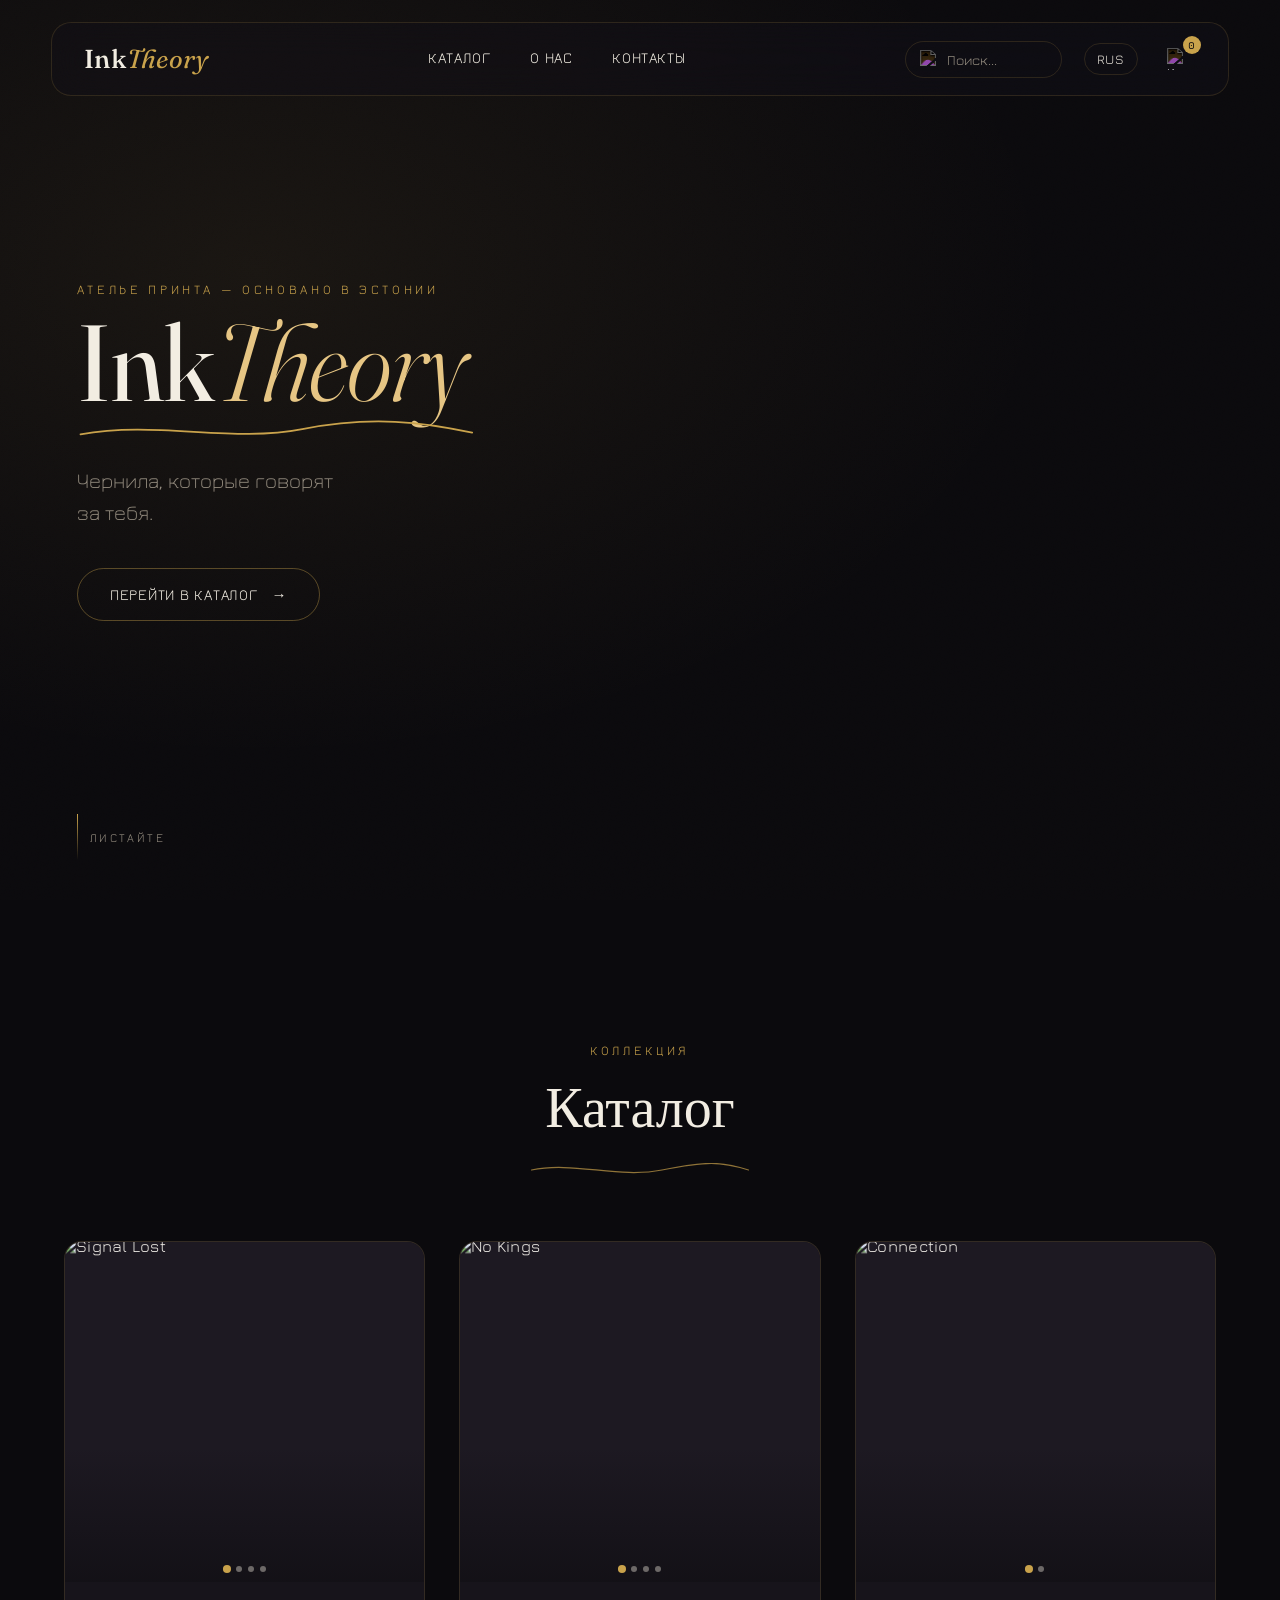
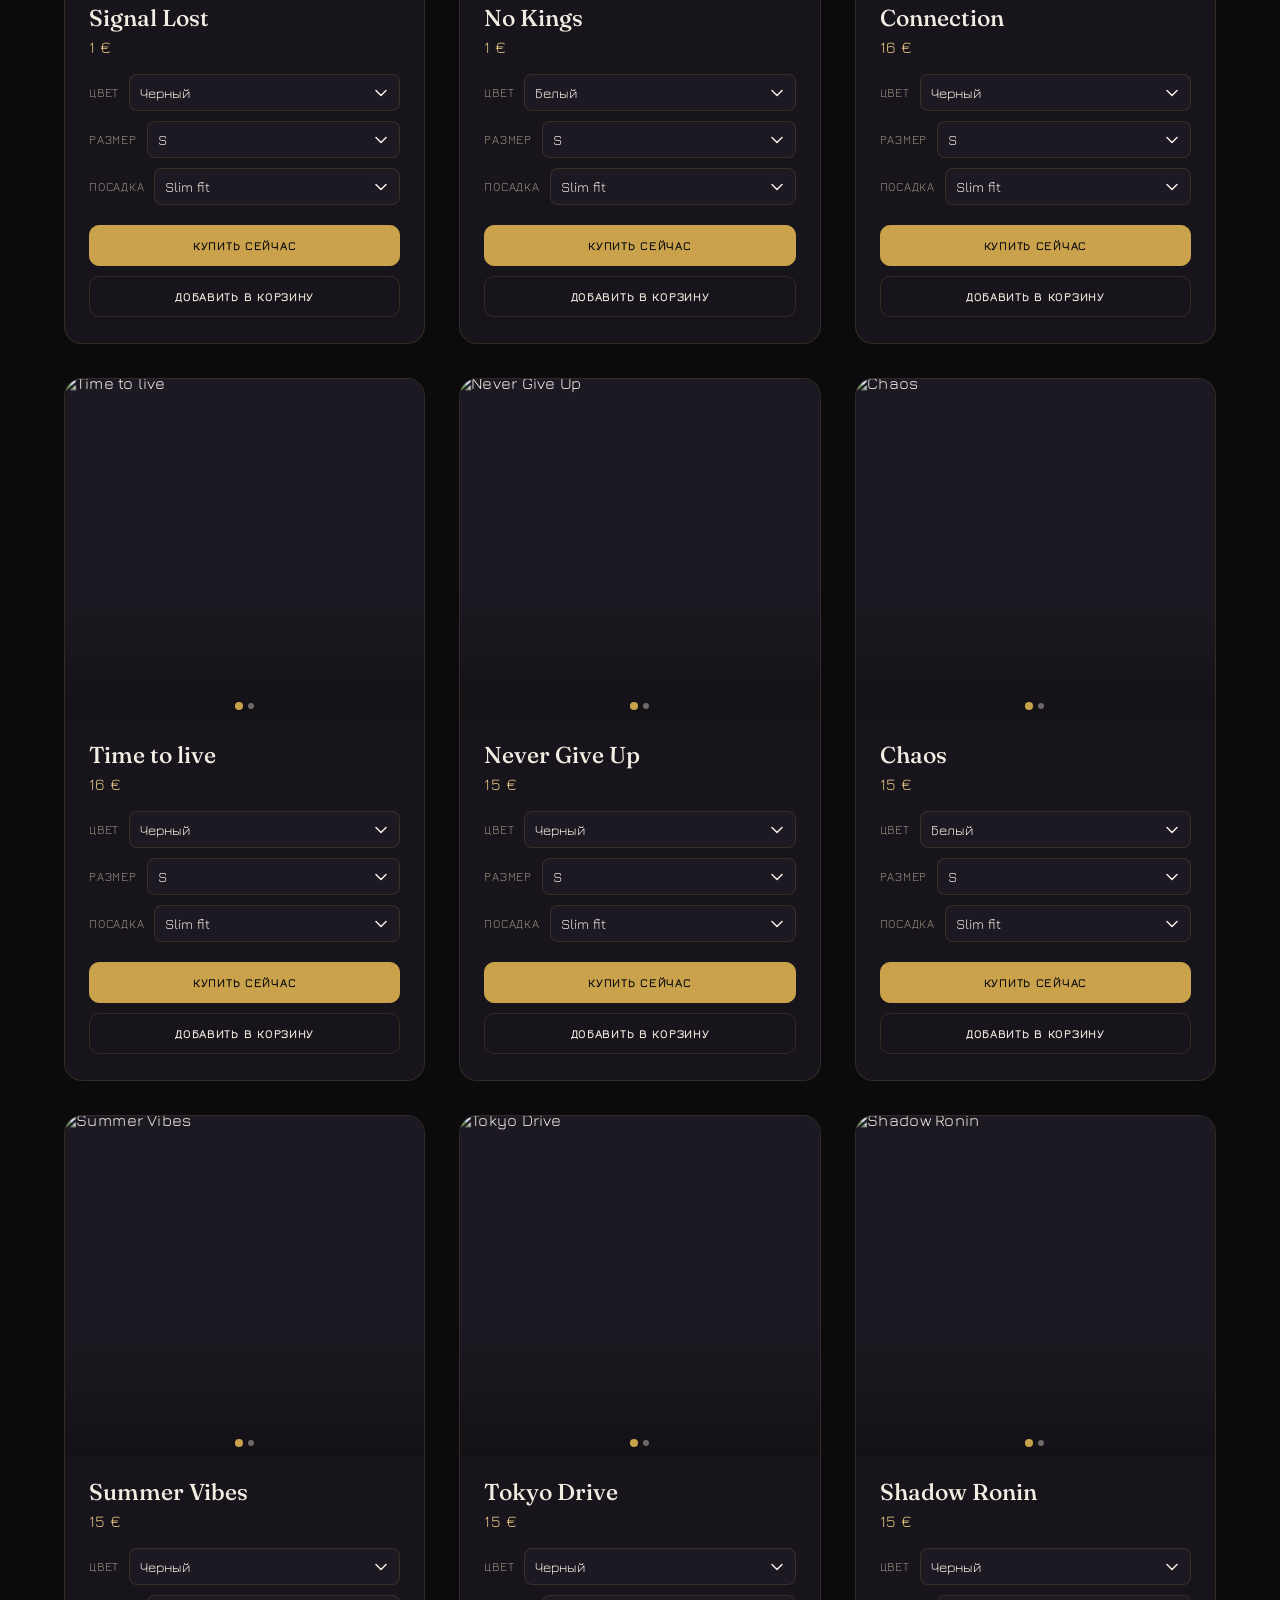
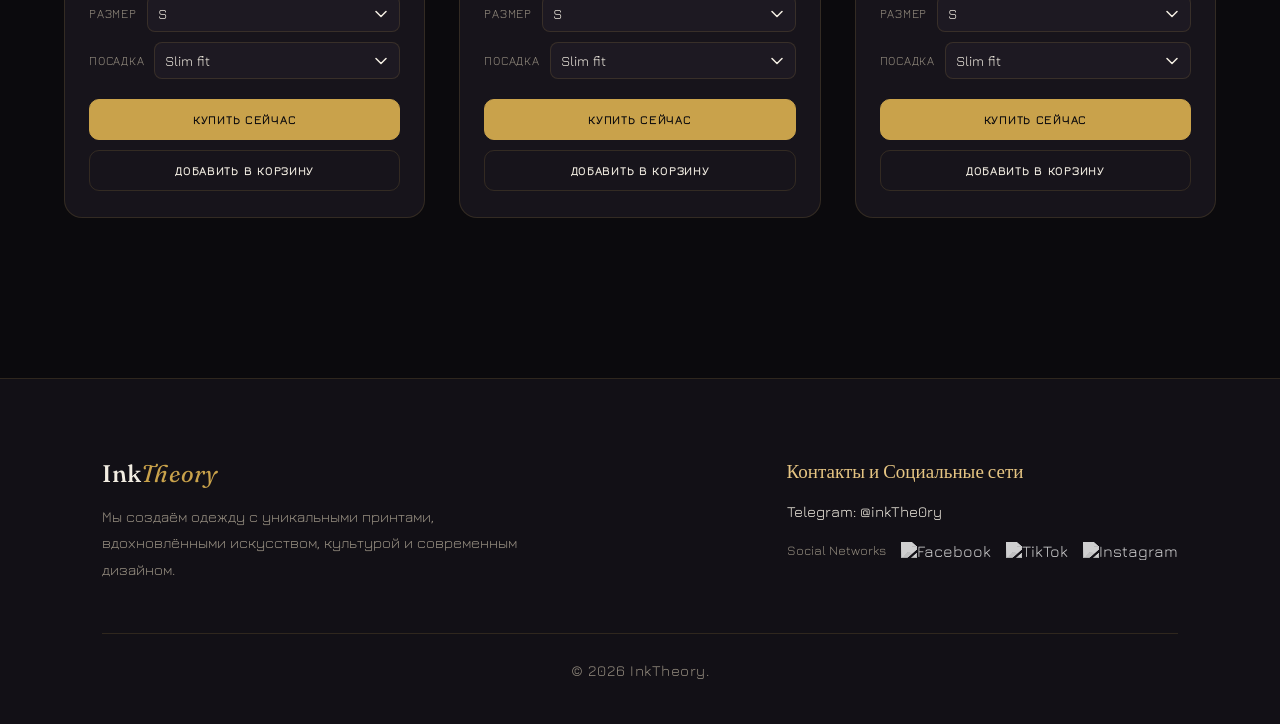
==== commit 019b10a5: "Add files via upload" ====
--- a/index.html
+++ b/index.html
@@ -58,19 +58,13 @@
 
     <div class="nav-inner">
 
-        <!-- =====================================================
-             DESKTOP LOGO
-             ===================================================== -->
-
+        <!-- LOGO -->
         <a href="#top" class="logo">
             Ink<em>Theory</em>
         </a>
 
 
-        <!-- =====================================================
-             DESKTOP NAVIGATION
-             ===================================================== -->
-
+        <!-- NAVIGATION -->
         <nav class="nav-links">
 
             <a
@@ -97,14 +91,11 @@
         </nav>
 
 
-        <!-- =====================================================
-             DESKTOP HEADER ICONS
-             ===================================================== -->
-
+        <!-- HEADER ICONS -->
         <div class="header-icons">
 
+
             <!-- SEARCH -->
-
             <div class="search-wrap">
 
                 <img
@@ -129,7 +120,6 @@
 
 
             <!-- LANGUAGE -->
-
             <select
                 id="language-select"
                 aria-label="Выбор языка"
@@ -150,12 +140,14 @@
             </select>
 
 
-            <!-- =================================================
-                 CART
-                 ================================================= -->
+            <!-- ===================================================== -->
+            <!-- КОРЗИНА -->
+            <!-- ===================================================== -->
 
             <div class="cart-wrapper">
 
+
+                <!-- CART BUTTON -->
                 <button
                     type="button"
                     class="cart-trigger"
@@ -176,11 +168,17 @@
                 </button>
 
 
+                <!-- ================================================= -->
+                <!-- CART WINDOW -->
+                <!-- ================================================= -->
+
                 <div
                     class="cart-window"
                     aria-label="Корзина"
                 >
 
+
+                    <!-- CART HEADER -->
                     <div class="cart-header">
 
                         <h3 id="lang-cart-title">
@@ -198,6 +196,10 @@
                     </div>
 
 
+                    <!-- ================================================= -->
+                    <!-- CART ITEMS -->
+                    <!-- ================================================= -->
+
                     <div class="cart-items">
 
                         <p id="lang-cart-empty">
@@ -207,8 +209,14 @@
                     </div>
 
 
+                    <!-- ================================================= -->
+                    <!-- CART SUMMARY -->
+                    <!-- ================================================= -->
+
                     <div class="cart-summary">
 
+
+                        <!-- SUBTOTAL -->
                         <div class="cart-summary-row">
 
                             <span id="lang-cart-subtotal-label">
@@ -222,6 +230,7 @@
                         </div>
 
 
+                        <!-- SHIPPING -->
                         <div class="cart-summary-row">
 
                             <span id="lang-cart-shipping-label">
@@ -235,7 +244,10 @@
                         </div>
 
 
-                        <div class="cart-summary-row cart-summary-total">
+                        <!-- TOTAL -->
+                        <div
+                            class="cart-summary-row cart-summary-total"
+                        >
 
                             <span id="lang-cart-total-label">
                                 Итого
@@ -250,6 +262,10 @@
                     </div>
 
 
+                    <!-- ================================================= -->
+                    <!-- CHECKOUT -->
+                    <!-- ================================================= -->
+
                     <button
                         type="button"
                         class="checkout-btn"
@@ -259,6 +275,10 @@
                     </button>
 
 
+                    <!-- ================================================= -->
+                    <!-- CLEAR CART -->
+                    <!-- ================================================= -->
+
                     <button
                         type="button"
                         class="clear-cart"
@@ -267,176 +287,17 @@
                         Очистить корзину
                     </button>
 
-                </div>
-
-            </div>
+
+                </div>
+
+            </div>
+
 
         </div>
 
-
-        <div class="mobile-header-bar">
-
-            <button
-                type="button"
-                class="mobile-menu-btn"
-                id="mobile-menu-btn"
-                aria-label="Открыть меню"
-                aria-expanded="false"
-            >
-                <span></span>
-                <span></span>
-                <span></span>
-            </button>
-
-            <!-- CENTER: LOGO -->
-            <a
-                href="#top"
-                class="mobile-logo"
-            >
-                Ink<em>Theory</em>
-            </a>
-
-            <!-- RIGHT: LANGUAGE + SEARCH + CART -->
-            <div class="mobile-header-actions">
-
-                <!-- LANGUAGE (mobile) -->
-                <select
-                    id="mobile-language-select"
-                    class="mobile-language-select"
-                    aria-label="Выбор языка"
-                >
-                    <option value="ru">RUS</option>
-                    <option value="en">ENG</option>
-                    <option value="et">EST</option>
-                </select>
-
-                <!-- SEARCH BUTTON -->
-                <button
-                    type="button"
-                    class="mobile-action-btn"
-                    id="mobile-search-btn"
-                    aria-label="Поиск"
-                >
-                    <img
-                        src="search.svg"
-                        alt=""
-                    >
-                </button>
-
-                <!-- CART -->
-                <button
-                    type="button"
-                    class="mobile-action-btn mobile-cart-btn"
-                    id="mobile-cart-btn"
-                    aria-label="Корзина"
-                >
-                    <img
-                        src="shopping-cart.svg"
-                        alt=""
-                    >
-                    <span
-                        class="mobile-cart-count"
-                        id="mobile-cart-count"
-                    >
-                        0
-                    </span>
-                </button>
-
-            </div>
-
-        </div>
+    </div>
 
 </header>
-
-
-<!-- =========================================================
-     MOBILE SEARCH
-     ========================================================= -->
-
-<div
-    class="mobile-search-overlay"
-    id="mobile-search-overlay"
->
-    <div class="mobile-search-box">
-        <div class="mobile-search-input-wrap">
-            <img
-                src="search.svg"
-                alt=""
-            >
-            <input
-                type="text"
-                id="mobile-search-input"
-                placeholder="Поиск..."
-                autocomplete="off"
-            >
-        </div>
-        <div
-            class="mobile-search-results"
-            id="mobile-search-results"
-        ></div>
-    </div>
-</div>
-
-
-<!-- =========================================================
-     MOBILE SIDE MENU
-     ========================================================= -->
-
-<div
-    class="mobile-menu-overlay"
-    id="mobile-menu-overlay"
-></div>
-
-
-<aside
-    class="mobile-side-menu"
-    id="mobile-side-menu"
->
-
-    <div class="mobile-side-menu-header">
-
-        <span class="mobile-side-title">
-            Menu
-        </span>
-
-        <button
-            type="button"
-            class="mobile-side-close"
-            id="mobile-side-close"
-            aria-label="Закрыть меню"
-        >
-            ×
-        </button>
-
-    </div>
-
-
-    <nav class="mobile-side-links">
-
-        <a
-            href="#catalog"
-            id="lang-mobile-catalog"
-        >
-            Каталог
-        </a>
-
-        <a
-            href="#footer"
-            id="lang-mobile-about"
-        >
-            О нас
-        </a>
-
-        <a
-            href="#footer"
-            id="lang-mobile-contacts"
-        >
-            Контакты
-        </a>
-
-    </nav>
-
-</aside>
 
 
 <!-- ============================================================= -->
@@ -609,7 +470,7 @@
                 </h3>
 
                 <p class="product-price">
-                    18 €
+                    1 €
                 </p>
 
 
@@ -776,7 +637,7 @@
                 </h3>
 
                 <p class="product-price">
-                    18 €
+                    1 €
                 </p>
 
 
@@ -1072,6 +933,692 @@
 
                         <select class="color-select">
 
+                            <option value="black">
+                                Черный
+                            </option>
+
+                            <option value="white">
+                                Белый
+                            </option>
+
+                        </select>
+
+                    </div>
+
+
+                    <div class="option-row">
+
+                        <label class="lang-label-size">
+                            Размер
+                        </label>
+
+                        <select>
+
+                            <option>S</option>
+                            <option>M</option>
+                            <option>L</option>
+
+                        </select>
+
+                    </div>
+
+
+                    <div class="option-row">
+
+                        <label class="lang-label-fit">
+                            Посадка
+                        </label>
+
+                        <select class="fit-select">
+
+                            <option value="slim">Slim fit</option>
+                            <option value="regular">Regular</option>
+                            <option value="relaxed">Relaxed</option>
+                            <option value="loose">Loose</option>
+                            <option value="oversize">Oversize</option>
+
+                        </select>
+
+                    </div>
+
+                </div>
+
+
+                <div class="product-buttons">
+
+                    <button
+                        class="buy-btn lang-btn-buy"
+                    >
+                        Купить сейчас
+                    </button>
+
+                    <button
+                        type="button"
+                        class="cart-btn lang-btn-add"
+                    >
+                        Добавить в корзину
+                    </button>
+
+                </div>
+
+            </div>
+
+        </div>
+
+
+        <!-- ===================================================== -->
+        <!-- NEVER GIVE UP -->
+        <!-- ===================================================== -->
+
+        <div
+            class="product-card reveal"
+            data-product-id="never"
+        >
+
+            <div class="product-image-wrap">
+
+                <img
+                    src="images/Never Give Up.png"
+                    alt="Never Give Up"
+                    class="product-image"
+
+                    data-black="images/Never Give Up.png"
+                    data-white=""
+
+                    data-images-black="images/Never Give Up.png, img/never-front.jpg"
+                    data-images-white=""
+                >
+
+                <button
+                    type="button"
+                    class="carousel-btn carousel-prev"
+                    aria-label="Предыдущее фото"
+                >
+                    ‹
+                </button>
+
+                <button
+                    type="button"
+                    class="carousel-btn carousel-next"
+                    aria-label="Следующее фото"
+                >
+                    ›
+                </button>
+
+                <div class="carousel-dots"></div>
+
+            </div>
+
+
+            <div class="product-body">
+
+                <h3 class="lang-p-title">
+                    Never Give Up
+                </h3>
+
+                <p class="product-price">
+                    15 €
+                </p>
+
+
+                <div class="options">
+
+                    <div class="option-row">
+
+                        <label class="lang-label-color">
+                            Цвет
+                        </label>
+
+                        <select class="color-select">
+
+                            <option value="black">
+                                Черный
+                            </option>
+
+                        </select>
+
+                    </div>
+
+
+                    <div class="option-row">
+
+                        <label class="lang-label-size">
+                            Размер
+                        </label>
+
+                        <select>
+
+                            <option>S</option>
+                            <option>M</option>
+
+                        </select>
+
+                    </div>
+
+
+                    <div class="option-row">
+
+                        <label class="lang-label-fit">
+                            Посадка
+                        </label>
+
+                        <select class="fit-select">
+
+                            <option value="slim">Slim fit</option>
+                            <option value="regular">Regular</option>
+                            <option value="relaxed">Relaxed</option>
+                            <option value="loose">Loose</option>
+                            <option value="oversize">Oversize</option>
+
+                        </select>
+
+                    </div>
+
+                </div>
+
+
+                <div class="product-buttons">
+
+                    <button
+                        class="buy-btn lang-btn-buy"
+                        data-paypal-white=""
+                    >
+                        Купить сейчас
+                    </button>
+
+                    <button
+                        type="button"
+                        class="cart-btn lang-btn-add"
+                    >
+                        Добавить в корзину
+                    </button>
+
+                </div>
+
+            </div>
+
+        </div>
+
+
+        <!-- ===================================================== -->
+        <!-- CHAOS -->
+        <!-- ===================================================== -->
+
+        <div
+            class="product-card reveal"
+            data-product-id="chaos"
+        >
+
+            <div class="product-image-wrap">
+
+                <img
+                    src="images/Chaos (2).png"
+                    alt="Chaos"
+                    class="product-image"
+
+                    data-black=""
+                    data-white="images/Chaos (2).png,"
+
+                    data-images-black=""
+                    data-images-white="images/Chaos (2).png, images/chaos-back.png"
+                >
+
+                <button
+                    type="button"
+                    class="carousel-btn carousel-prev"
+                    aria-label="Предыдущее фото"
+                >
+                    ‹
+                </button>
+
+                <button
+                    type="button"
+                    class="carousel-btn carousel-next"
+                    aria-label="Следующее фото"
+                >
+                    ›
+                </button>
+
+                <div class="carousel-dots"></div>
+
+            </div>
+
+
+            <div class="product-body">
+
+                <h3 class="lang-p-title">
+                    Chaos
+                </h3>
+
+                <p class="product-price">
+                    15 €
+                </p>
+
+
+                <div class="options">
+
+                    <div class="option-row">
+
+                        <label class="lang-label-color">
+                            Цвет
+                        </label>
+
+                        <select class="color-select">
+
+                            <option
+                                value="white"
+                                class="lang-color-white"
+                            >
+                                Белый
+                            </option>
+
+                        </select>
+
+                    </div>
+
+
+                    <div class="option-row">
+
+                        <label class="lang-label-size">
+                            Размер
+                        </label>
+
+                        <select>
+
+                            <option>S</option>
+                            <option>M</option>
+
+                        </select>
+
+                    </div>
+
+
+                    <div class="option-row">
+
+                        <label class="lang-label-fit">
+                            Посадка
+                        </label>
+
+                        <select class="fit-select">
+
+                            <option value="slim">Slim fit</option>
+                            <option value="regular">Regular</option>
+                            <option value="relaxed">Relaxed</option>
+                            <option value="loose">Loose</option>
+                            <option value="oversize">Oversize</option>
+
+                        </select>
+
+                    </div>
+
+                </div>
+
+
+                <div class="product-buttons">
+
+                    <button
+                        class="buy-btn lang-btn-buy"
+                        data-paypal-black=""
+                    >
+                        Купить сейчас
+                    </button>
+
+                    <button
+                        type="button"
+                        class="cart-btn lang-btn-add"
+                    >
+                        Добавить в корзину
+                    </button>
+
+                </div>
+
+            </div>
+
+        </div>
+
+
+        <!-- ===================================================== -->
+        <!-- SUMMER VIBES -->
+        <!-- ===================================================== -->
+
+        <div
+            class="product-card reveal"
+            data-product-id="summer"
+        >
+
+            <div class="product-image-wrap">
+
+                <img
+                    src="images/Summer Vibes Black.png"
+                    alt="Summer Vibes"
+                    class="product-image"
+
+                    data-black="images/Summer Vibes Black.png"
+                    data-white="images/Summer Vibes White.png"
+
+                    data-images-black="images/Summer Vibes Black.png, images/summer-fitB.png"
+
+                    data-images-white="images/Summer Vibes White.png, images/summer-fitW.png"
+                >
+
+                <button
+                    type="button"
+                    class="carousel-btn carousel-prev"
+                    aria-label="Предыдущее фото"
+                >
+                    ‹
+                </button>
+
+                <button
+                    type="button"
+                    class="carousel-btn carousel-next"
+                    aria-label="Следующее фото"
+                >
+                    ›
+                </button>
+
+                <div class="carousel-dots"></div>
+
+            </div>
+
+
+            <div class="product-body">
+
+                <h3 class="lang-p-title">
+                    Summer Vibes
+                </h3>
+
+                <p class="product-price">
+                    15 €
+                </p>
+
+
+                <div class="options">
+
+                    <div class="option-row">
+
+                        <label class="lang-label-color">
+                            Цвет
+                        </label>
+
+                        <select class="color-select">
+
+                            <option value="black">
+                                Черный
+                            </option>
+
+                            <option value="white">
+                                Белый
+                            </option>
+
+                        </select>
+
+                    </div>
+
+
+                    <div class="option-row">
+
+                        <label class="lang-label-size">
+                            Размер
+                        </label>
+
+                        <select>
+
+                            <option>S</option>
+                            <option>M</option>
+
+                        </select>
+
+                    </div>
+
+
+                    <div class="option-row">
+
+                        <label class="lang-label-fit">
+                            Посадка
+                        </label>
+
+                        <select class="fit-select">
+
+                            <option value="slim">Slim fit</option>
+                            <option value="regular">Regular</option>
+                            <option value="relaxed">Relaxed</option>
+                            <option value="loose">Loose</option>
+                            <option value="oversize">Oversize</option>
+
+                        </select>
+
+                    </div>
+
+                </div>
+
+
+                <div class="product-buttons">
+
+                    <button
+                        class="buy-btn lang-btn-buy"
+                    >
+                        Купить сейчас
+                    </button>
+
+                    <button
+                        type="button"
+                        class="cart-btn lang-btn-add"
+                    >
+                        Добавить в корзину
+                    </button>
+
+                </div>
+
+            </div>
+
+        </div>
+
+
+        <!-- ===================================================== -->
+        <!-- TOKYO DRIVE -->
+        <!-- ===================================================== -->
+
+        <div
+            class="product-card reveal"
+            data-product-id="drive"
+        >
+
+            <div class="product-image-wrap">
+
+                <img
+                    src="images/Tokyo Drive Black.png"
+                    alt="Tokyo Drive"
+                    class="product-image"
+
+                    data-black="images/Tokyo Drive Black.png"
+                    data-white="images/Tokyo Drive White.png"
+
+                    data-images-black="images/Tokyo Drive Black.png, images/tokyoB-front.png"
+
+                    data-images-white="images/Tokyo Drive White.png, images/tokyoW-front.png"
+                >
+
+                <button
+                    type="button"
+                    class="carousel-btn carousel-prev"
+                    aria-label="Предыдущее фото"
+                >
+                    ‹
+                </button>
+
+                <button
+                    type="button"
+                    class="carousel-btn carousel-next"
+                    aria-label="Следующее фото"
+                >
+                    ›
+                </button>
+
+                <div class="carousel-dots"></div>
+
+            </div>
+
+
+            <div class="product-body">
+
+                <h3 class="lang-p-title">
+                    Tokyo Drive
+                </h3>
+
+                <p class="product-price">
+                    15 €
+                </p>
+
+
+                <div class="options">
+
+                    <div class="option-row">
+
+                        <label class="lang-label-color">
+                            Цвет
+                        </label>
+
+                        <select class="color-select">
+
+                            <option value="black">
+                                Черный
+                            </option>
+
+                            <option value="white">
+                                Белый
+                            </option>
+
+                        </select>
+
+                    </div>
+
+
+                    <div class="option-row">
+
+                        <label class="lang-label-size">
+                            Размер
+                        </label>
+
+                        <select>
+
+                            <option>S</option>
+                            <option>M</option>
+
+                        </select>
+
+                    </div>
+
+
+                    <div class="option-row">
+
+                        <label class="lang-label-fit">
+                            Посадка
+                        </label>
+
+                        <select class="fit-select">
+
+                            <option value="slim">Slim fit</option>
+                            <option value="regular">Regular</option>
+                            <option value="relaxed">Relaxed</option>
+                            <option value="loose">Loose</option>
+                            <option value="oversize">Oversize</option>
+
+                        </select>
+
+                    </div>
+
+                </div>
+
+
+                <div class="product-buttons">
+
+                    <button
+                        class="buy-btn lang-btn-buy"
+                    >
+                        Купить сейчас
+                    </button>
+
+                    <button
+                        type="button"
+                        class="cart-btn lang-btn-add"
+                    >
+                        Добавить в корзину
+                    </button>
+
+                </div>
+
+            </div>
+
+        </div>
+
+
+        <!-- ===================================================== -->
+        <!-- SHADOW RONIN -->
+        <!-- ===================================================== -->
+
+        <div
+            class="product-card reveal"
+            data-product-id="samurai"
+        >
+
+            <div class="product-image-wrap">
+
+                <img
+                    src="images/Shadow ronin Black.png"
+                    alt="Shadow Ronin"
+                    class="product-image"
+
+                    data-black="images/Shadow ronin Black.png"
+                    data-white=""
+
+                    data-images-black="images/Shadow ronin Black.png, img/Shadow Ronin-front.png"
+
+                    data-images-white=""
+                >
+
+                <button
+                    type="button"
+                    class="carousel-btn carousel-prev"
+                    aria-label="Предыдущее фото"
+                >
+                    ‹
+                </button>
+
+                <button
+                    type="button"
+                    class="carousel-btn carousel-next"
+                    aria-label="Следующее фото"
+                >
+                    ›
+                </button>
+
+                <div class="carousel-dots"></div>
+
+            </div>
+
+
+            <div class="product-body">
+
+                <h3 class="lang-p-title">
+                    Shadow Ronin
+                </h3>
+
+                <p class="product-price">
+                    15 €
+                </p>
+
+
+                <div class="options">
+
+                    <div class="option-row">
+
+                        <label class="lang-label-color">
+                            Цвет
+                        </label>
+
+                        <select class="color-select">
+
                             <option
                                 value="black"
                                 class="lang-color-black"
@@ -1079,12 +1626,6 @@
                                 Черный
                             </option>
 
-                            <option
-                                value="white"
-                                class="lang-color-white"
-                            >
-                                Белый
-                            </option>
                         </select>
 
                     </div>
@@ -1100,7 +1641,6 @@
 
                             <option>S</option>
                             <option>M</option>
-                            <option>L</option>
 
                         </select>
 
@@ -1132,6 +1672,7 @@
 
                     <button
                         class="buy-btn lang-btn-buy"
+                        data-paypal-white=""
                     >
                         Купить сейчас
                     </button>
@@ -1150,687 +1691,6 @@
         </div>
 
 
-        <!-- ===================================================== -->
-        <!-- NEVER GIVE UP -->
-        <!-- ===================================================== -->
-
-        <div
-            class="product-card reveal"
-            data-product-id="never"
-        >
-
-            <div class="product-image-wrap">
-
-                <img
-                    src="images/Never Give Up.png"
-                    alt="Never Give Up"
-                    class="product-image"
-
-                    data-black="images/Never Give Up.png"
-                    data-white=""
-
-                    data-images-black="images/Never Give Up.png, img/never-front.jpg"
-                    data-images-white=""
-                >
-
-                <button
-                    type="button"
-                    class="carousel-btn carousel-prev"
-                    aria-label="Предыдущее фото"
-                >
-                    ‹
-                </button>
-
-                <button
-                    type="button"
-                    class="carousel-btn carousel-next"
-                    aria-label="Следующее фото"
-                >
-                    ›
-                </button>
-
-                <div class="carousel-dots"></div>
-
-            </div>
-
-
-            <div class="product-body">
-
-                <h3 class="lang-p-title">
-                    Never Give Up
-                </h3>
-
-                <p class="product-price">
-                    15 €
-                </p>
-
-
-                <div class="options">
-
-                    <div class="option-row">
-
-                        <label class="lang-label-color">
-                            Цвет
-                        </label>
-
-                        <select class="color-select">
-
-                               <option
-                                value="black"
-                                class="lang-color-black"
-                            >
-                                Черный
-                            </option>
-
-                            <option
-                                value="white"
-                                class="lang-color-white"
-                            >
-                                Белый
-                            </option>   
-
-                        </select>
-
-                    </div>
-
-
-                    <div class="option-row">
-
-                        <label class="lang-label-size">
-                            Размер
-                        </label>
-
-                        <select>
-
-                            <option>S</option>
-                            <option>M</option>
-
-                        </select>
-
-                    </div>
-
-
-                    <div class="option-row">
-
-                        <label class="lang-label-fit">
-                            Посадка
-                        </label>
-
-                        <select class="fit-select">
-
-                            <option value="slim">Slim fit</option>
-                            <option value="regular">Regular</option>
-                            <option value="relaxed">Relaxed</option>
-                            <option value="loose">Loose</option>
-                            <option value="oversize">Oversize</option>
-
-                        </select>
-
-                    </div>
-
-                </div>
-
-
-                <div class="product-buttons">
-
-                    <button
-                        class="buy-btn lang-btn-buy"
-                        data-paypal-white=""
-                    >
-                        Купить сейчас
-                    </button>
-
-                    <button
-                        type="button"
-                        class="cart-btn lang-btn-add"
-                    >
-                        Добавить в корзину
-                    </button>
-
-                </div>
-
-            </div>
-
-        </div>
-
-
-        <!-- ===================================================== -->
-        <!-- CHAOS -->
-        <!-- ===================================================== -->
-
-        <div
-            class="product-card reveal"
-            data-product-id="chaos"
-        >
-
-            <div class="product-image-wrap">
-
-                <img
-                    src="images/Chaos (2).png"
-                    alt="Chaos"
-                    class="product-image"
-
-                    data-black=""
-                    data-white="images/Chaos (2).png,"
-
-                    data-images-black=""
-                    data-images-white="images/Chaos (2).png, images/chaos-back.png"
-                >
-
-                <button
-                    type="button"
-                    class="carousel-btn carousel-prev"
-                    aria-label="Предыдущее фото"
-                >
-                    ‹
-                </button>
-
-                <button
-                    type="button"
-                    class="carousel-btn carousel-next"
-                    aria-label="Следующее фото"
-                >
-                    ›
-                </button>
-
-                <div class="carousel-dots"></div>
-
-            </div>
-
-
-            <div class="product-body">
-
-                <h3 class="lang-p-title">
-                    Chaos
-                </h3>
-
-                <p class="product-price">
-                    15 €
-                </p>
-
-
-                <div class="options">
-
-                    <div class="option-row">
-
-                        <label class="lang-label-color">
-                            Цвет
-                        </label>
-
-                        <select class="color-select">
-
-                            <option
-                                value="white"
-                                class="lang-color-white"
-                            >
-                                Белый
-                            </option>
-
-                        </select>
-
-                    </div>
-
-
-                    <div class="option-row">
-
-                        <label class="lang-label-size">
-                            Размер
-                        </label>
-
-                        <select>
-
-                            <option>S</option>
-                            <option>M</option>
-
-                        </select>
-
-                    </div>
-
-
-                    <div class="option-row">
-
-                        <label class="lang-label-fit">
-                            Посадка
-                        </label>
-
-                        <select class="fit-select">
-
-                            <option value="slim">Slim fit</option>
-                            <option value="regular">Regular</option>
-                            <option value="relaxed">Relaxed</option>
-                            <option value="loose">Loose</option>
-                            <option value="oversize">Oversize</option>
-
-                        </select>
-
-                    </div>
-
-                </div>
-
-
-                <div class="product-buttons">
-
-                    <button
-                        class="buy-btn lang-btn-buy"
-                        data-paypal-black=""
-                    >
-                        Купить сейчас
-                    </button>
-
-                    <button
-                        type="button"
-                        class="cart-btn lang-btn-add"
-                    >
-                        Добавить в корзину
-                    </button>
-
-                </div>
-
-            </div>
-
-        </div>
-
-
-        <!-- ===================================================== -->
-        <!-- SUMMER VIBES -->
-        <!-- ===================================================== -->
-
-        <div
-            class="product-card reveal"
-            data-product-id="summer"
-        >
-
-            <div class="product-image-wrap">
-
-                <img
-                    src="images/Summer Vibes Black.png"
-                    alt="Summer Vibes"
-                    class="product-image"
-
-                    data-black="images/Summer Vibes Black.png"
-                    data-white="images/Summer Vibes White.png"
-
-                    data-images-black="images/Summer Vibes Black.png, images/summer-fitB.png"
-
-                    data-images-white="images/Summer Vibes White.png, images/summer-fitW.png"
-                >
-
-                <button
-                    type="button"
-                    class="carousel-btn carousel-prev"
-                    aria-label="Предыдущее фото"
-                >
-                    ‹
-                </button>
-
-                <button
-                    type="button"
-                    class="carousel-btn carousel-next"
-                    aria-label="Следующее фото"
-                >
-                    ›
-                </button>
-
-                <div class="carousel-dots"></div>
-
-            </div>
-
-
-            <div class="product-body">
-
-                <h3 class="lang-p-title">
-                    Summer Vibes
-                </h3>
-
-                <p class="product-price">
-                    15 €
-                </p>
-
-
-                <div class="options">
-
-                    <div class="option-row">
-
-                        <label class="lang-label-color">
-                            Цвет
-                        </label>
-
-                        <select class="color-select">
-
-                           <option
-                                value="black"
-                                class="lang-color-black"
-                            >
-                                Черный
-                            </option>
-
-                            <option
-                                value="white"
-                                class="lang-color-white"
-                            >
-                                Белый
-                            </option>
-
-                        </select>
-
-                    </div>
-
-
-                    <div class="option-row">
-
-                        <label class="lang-label-size">
-                            Размер
-                        </label>
-
-                        <select>
-
-                            <option>S</option>
-                            <option>M</option>
-
-                        </select>
-
-                    </div>
-
-
-                    <div class="option-row">
-
-                        <label class="lang-label-fit">
-                            Посадка
-                        </label>
-
-                        <select class="fit-select">
-
-                            <option value="slim">Slim fit</option>
-                            <option value="regular">Regular</option>
-                            <option value="relaxed">Relaxed</option>
-                            <option value="loose">Loose</option>
-                            <option value="oversize">Oversize</option>
-
-                        </select>
-
-                    </div>
-
-                </div>
-
-
-                <div class="product-buttons">
-
-                    <button
-                        class="buy-btn lang-btn-buy"
-                    >
-                        Купить сейчас
-                    </button>
-
-                    <button
-                        type="button"
-                        class="cart-btn lang-btn-add"
-                    >
-                        Добавить в корзину
-                    </button>
-
-                </div>
-
-            </div>
-
-        </div>
-
-
-        <!-- ===================================================== -->
-        <!-- TOKYO DRIVE -->
-        <!-- ===================================================== -->
-
-        <div
-            class="product-card reveal"
-            data-product-id="drive"
-        >
-
-            <div class="product-image-wrap">
-
-                <img
-                    src="images/Tokyo Drive Black.png"
-                    alt="Tokyo Drive"
-                    class="product-image"
-
-                    data-black="images/Tokyo Drive Black.png"
-                    data-white="images/Tokyo Drive White.png"
-
-                    data-images-black="images/Tokyo Drive Black.png, images/tokyoB-front.png"
-
-                    data-images-white="images/Tokyo Drive White.png, images/tokyoW-front.png"
-                >
-
-                <button
-                    type="button"
-                    class="carousel-btn carousel-prev"
-                    aria-label="Предыдущее фото"
-                >
-                    ‹
-                </button>
-
-                <button
-                    type="button"
-                    class="carousel-btn carousel-next"
-                    aria-label="Следующее фото"
-                >
-                    ›
-                </button>
-
-                <div class="carousel-dots"></div>
-
-            </div>
-
-
-            <div class="product-body">
-
-                <h3 class="lang-p-title">
-                    Tokyo Drive
-                </h3>
-
-                <p class="product-price">
-                    15 €
-                </p>
-
-
-                <div class="options">
-
-                    <div class="option-row">
-
-                        <label class="lang-label-color">
-                            Цвет
-                        </label>
-
-                        <select class="color-select">
-
-                            <option
-                                value="black"
-                                class="lang-color-black"
-                            >
-                                Черный
-                            </option>
-
-                            <option
-                                value="white"
-                                class="lang-color-white"
-                            >
-                                Белый
-                            </option>
-
-                        </select>
-
-                    </div>
-
-
-                    <div class="option-row">
-
-                        <label class="lang-label-size">
-                            Размер
-                        </label>
-
-                        <select>
-                            <option>S</option>
-                            <option>M</option>
-                        </select>
-                    </div>
-
-
-                    <div class="option-row">
-
-                        <label class="lang-label-fit">
-                            Посадка
-                        </label>
-
-                        <select class="fit-select">
-
-                            <option value="slim">Slim fit</option>
-                            <option value="regular">Regular</option>
-                            <option value="relaxed">Relaxed</option>
-                            <option value="loose">Loose</option>
-                            <option value="oversize">Oversize</option>
-
-                        </select>
-                    </div>
-                </div>
-
-
-                <div class="product-buttons">
-
-                    <button
-                        class="buy-btn lang-btn-buy"
-                    >
-                        Купить сейчас
-                    </button>
-
-                    <button
-                        type="button"
-                        class="cart-btn lang-btn-add"
-                    >
-                        Добавить в корзину
-                    </button>
-                </div>
-            </div>
-        </div>
-
-
-        <!-- ===================================================== -->
-        <!-- SHADOW RONIN -->
-        <!-- ===================================================== -->
-
-        <div
-            class="product-card reveal"
-            data-product-id="samurai"
-        >
-
-            <div class="product-image-wrap">
-
-                <img
-                    src="images/Shadow ronin Black.png"
-                    alt="Shadow Ronin"
-                    class="product-image"
-
-                    data-black="images/Shadow ronin Black.png"
-                    data-white=""
-
-                    data-images-black="images/Shadow ronin Black.png, img/Shadow Ronin-front.png"
-
-                    data-images-white=""
-                >
-
-                <button
-                    type="button"
-                    class="carousel-btn carousel-prev"
-                    aria-label="Предыдущее фото"
-                >
-                    ‹
-                </button>
-
-                <button
-                    type="button"
-                    class="carousel-btn carousel-next"
-                    aria-label="Следующее фото"
-                >
-                    ›
-                </button>
-                <div class="carousel-dots"></div>
-            </div>
-
-            <div class="product-body">
-
-                <h3 class="lang-p-title">
-                    Shadow Ronin
-                </h3>
-
-                <p class="product-price">
-                    15 €
-                </p>
-
-
-                <div class="options">
-                    <div class="option-row">
-                        <label class="lang-label-color">
-                            Цвет
-                        </label>
-                        <select class="color-select">
-
-                            <option
-                                value="black"
-                                class="lang-color-black"
-                            >
-                                Черный
-                            </option>
-                        </select>
-                    </div>
-
-
-                    <div class="option-row">
-
-                        <label class="lang-label-size">
-                            Размер
-                        </label>
-
-                        <select>
-                            <option>S</option>
-                            <option>M</option>
-                        </select>
-                    </div>
-
-                    <div class="option-row">
-
-                        <label class="lang-label-fit">
-                            Посадка
-                        </label>
-
-                        <select class="fit-select">
-
-                            <option value="slim">Slim fit</option>
-                            <option value="regular">Regular</option>
-                            <option value="relaxed">Relaxed</option>
-                            <option value="loose">Loose</option>
-                            <option value="oversize">Oversize</option>
-
-                        </select>
-                    </div>
-                </div>
-
-
-                <div class="product-buttons">
-
-                    <button
-                        class="buy-btn lang-btn-buy"
-                        data-paypal-white=""
-                    >
-                        Купить сейчас
-                    </button>
-
-                    <button
-                        type="button"
-                        class="cart-btn lang-btn-add"
-                    >
-                        Добавить в корзину
-                    </button>
-
-                </div>
-            </div>
-        </div>
     </div>
 
 </section>
@@ -1846,10 +1706,9 @@
             <div class="footer-about reveal">
                 <div class="logo footer-logo">Ink<em>Theory</em></div>
                 <p id="lang-footer-about">
-                   Мы используем футболки H&M из 100% хлопка, и качетвенной плотной ткани
-                   обеспечивающей комфорт и долговечность. 
-                   Печать наносится с помощью высококачественной технологии DTF (Direct to Film), которая
-                   позволяет получить яркое и детализированное изображение с высокой стойкостью. 
+                    Мы создаём одежду с уникальными принтами,
+                    вдохновлёнными искусством, культурой и
+                    современным дизайном.
                 </p>
             </div>
 
--- a/style.css
+++ b/style.css
@@ -164,7 +164,6 @@
 
 .search-wrap {
     position: relative;
-    z-index: 10;
     display: flex;
     align-items: center;
     gap: 8px;
@@ -185,7 +184,7 @@
     border-radius: 14px;
     padding: 8px;
     box-shadow: var(--shadow-soft);
-    z-index: 100002;
+    z-index: 1001;
     opacity: 0;
     transform: translateY(-6px);
     transition: opacity 0.25s var(--ease), transform 0.25s var(--ease);
@@ -926,60 +925,49 @@
         content: "";
         position: fixed;
         inset: 0;
-
         background: rgba(0, 0, 0, .62);
-
         z-index: 9998;
-
-        backdrop-filter: blur(3px);
-        -webkit-backdrop-filter: blur(3px);
-
+        backdrop-filter: blur(2px);
+        -webkit-backdrop-filter: blur(2px);
         pointer-events: none;
     }
 
-    /* Запрещаем странице скроллиться под корзиной */
-    body.cart-open {
-        overflow: hidden;
-    }
-
-    /* =====================================================
-       КОРЗИНА СВЕРХУ
-       ===================================================== */
+    /*
+       MOBILE CART — верхняя шторка (top sheet).
+       Переносится в <body> через JS (placeCartWindow),
+       поэтому position:fixed считается от экрана,
+       а не от родителей с transform/filter.
+    */
 
     .cart-window {
         display: none;
 
         position: fixed !important;
+        z-index: 100000 !important;
 
         top: 0 !important;
         left: 0 !important;
         right: 0 !important;
         bottom: auto !important;
 
-        width: 100% !important;
-        max-width: 100% !important;
+        width: 100%;
+        max-width: none;
 
         height: auto;
-        max-height: 82vh;
+        max-height: 80vh;
 
         margin: 0;
-
-        padding: 16px 16px 18px;
-
+        padding: 16px;
         padding-top: max(16px, env(safe-area-inset-top));
 
         box-sizing: border-box;
 
         background: var(--surface);
-
         border: 1px solid var(--border);
         border-top: none;
-
         border-radius: 0 0 20px 20px;
 
-        box-shadow: 0 10px 40px rgba(0, 0, 0, .5);
-
-        z-index: 100000 !important;
+        box-shadow: 0 10px 40px rgba(0, 0, 0, .45);
 
         display: flex;
         flex-direction: column;
@@ -987,334 +975,146 @@
         overflow: hidden;
 
         opacity: 0;
-
-        transform: translateY(-105%);
-
-        transition:
-            transform .3s var(--ease),
-            opacity .25s ease;
-    }
-
-    /* Открытая корзина */
+        transform: translateY(-100%);
+        transition: transform .3s var(--ease), opacity .3s var(--ease);
+    }
+
     .cart-window.active {
         display: flex !important;
-
         opacity: 1 !important;
-
+        visibility: visible !important;
         transform: translateY(0) !important;
-
         animation: none !important;
     }
 
-    /* =====================================================
-       ДЕКОРАТИВНАЯ ПОЛОСКА
-       ===================================================== */
-
-    .cart-window::before {
-        content: "";
-
-        width: 42px;
-        height: 4px;
-
-        margin: 0 auto 10px;
-
-        flex: 0 0 auto;
-
-        border-radius: 999px;
-
-        background: rgba(201, 162, 75, .35);
-    }
-
-    /* =====================================================
-       HEADER
-       ===================================================== */
-
+    /* Шапка корзины */
     .cart-header {
         flex: 0 0 auto;
 
-        margin: 0 0 12px;
+        position: static;
+
+        margin: 0 0 15px;
         padding: 0 0 12px;
 
-        display: flex;
-        align-items: center;
-        justify-content: space-between;
+        background: var(--surface);
 
         border-bottom: 1px solid rgba(201, 162, 75, .25);
-
-        background: var(--surface);
     }
 
     .cart-header h3 {
-        font-size: 20px;
-        margin: 0;
+        font-size: 19px;
     }
 
     .cart-close {
-        width: 40px;
-        height: 40px;
-
-        flex: 0 0 40px;
-
-        border-radius: 50%;
-
-        background: var(--surface-2);
-
-        color: var(--text-muted);
-
-        font-size: 30px;
-
-        -webkit-tap-highlight-color: transparent;
-    }
-
-    .cart-close:active {
-        background: rgba(201, 162, 75, .15);
-        color: var(--gold-bright);
-    }
-
-    /* =====================================================
-       СПИСОК ТОВАРОВ
-       ===================================================== */
-
+        width: 38px;
+        height: 38px;
+        flex: 0 0 38px;
+        font-size: 34px;
+    }
+
+    /* Товары — единственный скроллящийся блок */
     .cart-items {
         flex: 1 1 auto;
-
         min-height: 0;
-
         width: 100%;
 
-        max-height: none;
-
         overflow-y: auto;
-        overflow-x: hidden;
-
-        padding-right: 3px;
-
         -webkit-overflow-scrolling: touch;
-
         overscroll-behavior: contain;
 
-        scrollbar-width: thin;
-        scrollbar-color: rgba(201, 162, 75, .5) transparent;
-    }
-
-    .cart-items::-webkit-scrollbar {
-        width: 4px;
-    }
-
-    .cart-items::-webkit-scrollbar-track {
-        background: transparent;
-    }
-
-    .cart-items::-webkit-scrollbar-thumb {
-        background: rgba(201, 162, 75, .5);
-        border-radius: 10px;
-    }
-
-    /* =====================================================
-       ТОВАР
-       ===================================================== */
+        padding-right: 0;
+    }
 
     .cart-product {
         width: 100%;
         min-width: 0;
-
-        gap: 10px;
-
-        margin-bottom: 12px;
-        padding-bottom: 12px;
-
-        display: flex;
+        gap: 9px;
         align-items: center;
     }
 
     .cart-img {
-        width: 64px;
-        height: 78px;
-
-        flex: 0 0 64px;
-
-        border-radius: 9px;
+        width: 68px;
+        height: 82px;
+        flex: 0 0 68px;
     }
 
     .cart-info {
         min-width: 0;
         flex: 1 1 auto;
-
-        gap: 4px;
     }
 
     .cart-product-name {
         max-width: 100%;
-
-        font-size: 14px;
-
-        white-space: nowrap;
-        overflow: hidden;
-        text-overflow: ellipsis;
-    }
-
-    .cart-info small {
-        font-size: 11px;
-    }
-
-    /* Нижняя часть товара */
+    }
+
     .cart-product-bottom {
         min-width: 0;
-
-        display: flex;
-        align-items: center;
-        justify-content: space-between;
-
-        gap: 7px;
-
-        margin-top: 5px;
-    }
-
-    .cart-product-bottom b {
-        font-size: 14px;
-        white-space: nowrap;
-    }
-
-    /* =====================================================
-       КОЛИЧЕСТВО
-       ===================================================== */
-
+        flex-wrap: wrap;
+    }
+
+    /* Маленький простой красный крестик удаления */
+    .remove-item {
+        width: 18px;
+        height: 18px;
+        flex: 0 0 18px;
+
+        padding: 0;
+
+        background: transparent !important;
+        color: #ff3b30 !important;
+
+        font-size: 13px;
+        line-height: 18px;
+
+        border: 0;
+        border-radius: 0;
+
+        transition: none !important;
+        transform: none !important;
+        opacity: 1 !important;
+        box-shadow: none !important;
+    }
+
+    .remove-item:hover,
+    .remove-item:focus,
+    .remove-item:active {
+        background: transparent !important;
+        color: #ff3b30 !important;
+        transform: none !important;
+        opacity: 1 !important;
+        box-shadow: none !important;
+        outline: none;
+    }
+
+    /* Количество */
     .cart-quantity {
-        height: 36px;
-
         flex: 0 0 auto;
-
-        border-radius: 9px;
-    }
-
-    .qty-btn {
-        width: 36px;
-        height: 36px;
-
-        font-size: 18px;
-
-        -webkit-tap-highlight-color: transparent;
-    }
-
-    .qty-value {
-        min-width: 30px;
-        font-size: 13px;
-    }
-
-    /* =====================================================
-       УДАЛИТЬ
-       ===================================================== */
-
-    .remove-item {
-        width: 30px;
-        height: 30px;
-
-        flex: 0 0 30px;
-
-        font-size: 16px;
-
-        color: #ff3b30 !important;
-
-        -webkit-tap-highlight-color: transparent;
-    }
-
-    .remove-item:active {
-        opacity: .6 !important;
-    }
-
-    /* =====================================================
-       ИТОГ
-       ===================================================== */
-
-    .cart-summary {
-        flex: 0 0 auto;
-
-        margin-top: 10px;
-        padding-top: 12px;
-
-        background: var(--surface);
-
-        border-top: 1px solid var(--border);
-    }
-
-    .cart-summary-row {
-        margin-bottom: 7px;
-        font-size: 13px;
-    }
-
-    .cart-summary-total {
-        margin-top: 9px;
-        padding-top: 10px;
-
-        font-size: 15px;
-    }
-
-    .cart-summary-total strong {
-        font-size: 18px;
-    }
-
-    /* =====================================================
-       PAYPAL
-       ===================================================== */
-
+    }
+
+    /* Кнопки и итог — закреплены снизу, не скроллятся */
+    .cart-summary,
     .cart-paypal {
         flex: 0 0 auto;
-
-        margin-top: 12px;
-    }
-
-    .cart-paypal-title {
-        margin-bottom: 7px;
-        font-size: 10px;
-    }
-
+    }
+
+    .checkout-btn,
+    .clear-cart,
     #paypal-cart-buttons {
         width: 100%;
         max-width: 100%;
     }
 
-    /* =====================================================
-       КНОПКИ
-       ===================================================== */
-
     .checkout-btn,
     .clear-cart {
-
-        width: 100%;
-
-        min-height: 46px;
-
-        margin-left: 0;
-        margin-right: 0;
-
-        padding: 12px 14px;
-
-        border-radius: 11px;
-
-        font-size: 12px;
-
-        -webkit-tap-highlight-color: transparent;
-    }
-
-    .checkout-btn {
-        margin-top: 10px;
-        margin-bottom: 7px;
-    }
-
-    .clear-cart {
-        margin-top: 7px;
-    }
-
-    .checkout-btn:active {
-        transform: scale(.985);
-    }
-
-    /* Кнопки товара */
+        min-height: 44px;
+        flex: 0 0 auto;
+    }
+
     .product-buttons {
         width: 100%;
         flex-direction: column;
-        gap: 7px;
-    }
+    }
+
 }
 
 
@@ -1325,85 +1125,50 @@
 @media (max-width: 380px) {
 
     .cart-window {
-        max-height: 88vh;
-
-        padding-left: 12px;
-        padding-right: 12px;
-        padding-bottom: 14px;
-
-        border-radius: 0 0 18px 18px;
+        max-height: 85vh;
+        padding: 12px;
+        padding-top: max(12px, env(safe-area-inset-top));
+        border-radius: 0 0 16px 16px;
     }
 
     .cart-header {
-        margin-bottom: 10px;
-        padding-bottom: 10px;
+        margin: 0 0 14px;
+        padding: 0 0 10px;
     }
 
     .cart-header h3 {
-        font-size: 19px;
+        font-size: 18px;
     }
 
     .cart-close {
-        width: 38px;
-        height: 38px;
-
-        flex-basis: 38px;
-
-        font-size: 28px;
-    }
-
-    .cart-product {
-        gap: 8px;
-
-        margin-bottom: 10px;
-        padding-bottom: 10px;
+        width: 36px;
+        height: 36px;
+        flex: 0 0 36px;
+        font-size: 32px;
     }
 
     .cart-img {
-        width: 54px;
-        height: 66px;
-
-        flex-basis: 54px;
+        width: 48px;
+        height: 60px;
+        flex: 0 0 48px;
     }
 
     .cart-product-name {
-        font-size: 13px;
-    }
-
-    .cart-info small {
-        font-size: 10px;
+        max-width: 130px;
     }
 
     .cart-product-bottom b {
-        font-size: 13px;
-    }
-
-    .cart-quantity {
-        height: 34px;
-    }
-
-    .qty-btn {
-        width: 34px;
-        height: 34px;
-    }
-
-    .qty-value {
-        min-width: 27px;
+        font-size: 12px;
     }
 
     .remove-item {
-        width: 28px;
-        height: 28px;
-        flex-basis: 28px;
-        font-size: 15px;
-    }
-
-    .checkout-btn,
-    .clear-cart {
-        min-height: 44px;
-        font-size: 11px;
-    }
-}
+        width: 17px;
+        height: 17px;
+        flex: 0 0 17px;
+        font-size: 12px;
+    }
+}
+
 
 
 
@@ -1942,534 +1707,195 @@
     transform: translateY(0);
 }
 
-/* =========================================================
-   INKTHEORY — MOBILE HEADER / MENU / SEARCH
-   FINAL FIX (v2)
-   ========================================================= */
-
-
-/* =========================================================
-   DESKTOP — MOBILE ELEMENTS HIDDEN
-   ========================================================= */
-
-.mobile-header-bar,
-.mobile-search-overlay,
-.mobile-menu-overlay,
-.mobile-side-menu {
-    display: none;
-}
-
-
-/* =========================================================
-   MOBILE
-   ========================================================= */
-
-@media (max-width: 700px) {
-
-    /* -----------------------------------------------------
-       MAIN HEADER
-       ----------------------------------------------------- */
-
-    .main-header {
-        position: fixed;
-        top: 0;
-        left: 0;
-        right: 0;
+/* =========================================================================
+   АДАПТИВНОСТЬ
+   ========================================================================= */
+
+@media (max-width: 1024px) {
+    .main-title { font-size: 76px; }
+    .catalog-title { font-size: 44px; }
+    .nav-links { gap: 24px; }
+}
+
+@media (max-width: 768px) {
+    .main-header { padding: 14px 3vw 0; }
+
+    .nav-inner {
+        height: auto;
+        flex-direction: column;
+        gap: 14px;
+        padding: 16px 20px;
+        border-radius: 16px;
+    }
+
+    .nav-links {
+        gap: 18px;
+        flex-wrap: wrap;
+        justify-content: center;
+    }
+
+    .nav-links a { font-size: 13px; }
+
+    .header-icons {
         width: 100%;
-        padding: 10px 12px 0;
-        z-index: 10000;
-        pointer-events: none;
-    }
-
-    .nav-inner {
-        position: relative;
-        width: 100%;
-        max-width: none;
-        height: 58px;
-        padding: 0 12px;
-        margin: 0;
-        display: flex;
-        align-items: center;
-        border-radius: 15px;
-        pointer-events: auto;
-    }
-
-    /* Скрываем десктопные элементы */
-    .nav-inner > .logo,
-    .nav-inner > .nav-links,
-    .nav-inner > .header-icons {
-        display: none !important;
-    }
-
-
-    /* -----------------------------------------------------
-       MOBILE HEADER BAR
-       Размещение: [Гамбургер (слева)] --- [Логотип (центр)] --- [Поиск + Корзина (справа)]
-       ----------------------------------------------------- */
-.mobile-header-bar {
-        display: flex !important;
-        align-items: center !important;
-        justify-content: space-between !important;
-        position: relative !important;
-        width: 100% !important;
-        height: 100% !important;
-    }
-
-    /* --- СЛЕВА: ГАМБУРГЕР --- */
-    .mobile-menu-btn {
-        position: relative !important;
-        left: auto !important;
-        top: auto !important;
-        transform: none !important;
-        width: 40px;
-        height: 40px;
-        padding: 0;
-        border: 0;
-        border-radius: 10px;
-        background: transparent;
-        color: var(--text);
-        cursor: pointer;
-        display: flex;
-        flex-direction: column;
-        align-items: center;
         justify-content: center;
-        gap: 5px;
-        -webkit-tap-highlight-color: transparent;
-        touch-action: manipulation;
-        z-index: 3;
-        flex-shrink: 0;
-        margin: 0 !important;
-    }
-
-    .mobile-menu-btn span {
-        display: block;
-        width: 18px;
-        height: 1.6px;
-        background: var(--text);
-        border-radius: 999px;
-        transition: transform .25s var(--ease), opacity .2s ease;
-    }
-
-    .mobile-menu-btn.active span:nth-child(1) {
-        transform: translateY(6.6px) rotate(45deg);
-    }
-
-    .mobile-menu-btn.active span:nth-child(2) {
-        opacity: 0;
-    }
-
-    .mobile-menu-btn.active span:nth-child(3) {
-        transform: translateY(-6.6px) rotate(-45deg);
-    }
-
-    .mobile-menu-btn:active {
-        background: rgba(201, 162, 75, .12);
-        transform: scale(.94) !important;
-    }
-
-    /* --- ПО ЦЕНТРУ: ЛОГОТИП --- */
-    .mobile-logo {
-        position: absolute !important;
-        left: 50% !important;
-        top: 50% !important;
-        transform: translate(-50%, -50%) !important;
-        display: inline-block;
-        font-family: 'Fraunces', serif;
-        font-size: 20px;
-        font-weight: 500;
-        color: var(--text);
-        letter-spacing: .01em;
-        white-space: nowrap;
-        pointer-events: auto;
-        z-index: 2;
-        margin: 0 !important;
-    }
-
-    .mobile-logo em {
-        font-style: italic;
-        color: var(--gold);
-        font-weight: 400;
-    }
-
-    /* --- СПРАВА: ЯЗЫК + ПОИСК + КОРЗИНА --- */
-    .mobile-header-actions {
-        position: relative !important;
-        right: auto !important;
-        top: auto !important;
-        transform: none !important;
-        display: flex !important;
-        align-items: center !important;
-        justify-content: flex-end !important;
-        gap: 4px;
-        margin-left: auto !important;
-        z-index: 3;
-        flex-shrink: 0;
-    }
-
-    /* Мобильный селект языка */
-    .mobile-language-select {
-        font-size: 11px;
-        letter-spacing: 0.04em;
-        border: 1px solid var(--border);
-        border-radius: 999px;
-        padding: 6px 10px;
-        background: transparent;
-        color: var(--text);
-        cursor: pointer;
-        outline: none;
-        appearance: none;
-        -webkit-appearance: none;
-        -webkit-tap-highlight-color: transparent;
-        max-width: 58px;
+        flex-wrap: wrap;
+        gap: 14px;
+    }
+
+    #search-input { width: 90px; }
+    #search-input:focus { width: 120px; }
+
+    .search-results {
+        left: 50%;
+        transform: translateX(-50%) translateY(-6px);
+        width: 240px;
+    }
+
+    .search-results.active {
+        transform: translateX(-50%) translateY(0);
+    }
+
+    .hero {
+        padding: 0 6vw;
         text-align: center;
-        font-family: 'Jura', sans-serif;
-        flex-shrink: 0;
-    }
-
-    .mobile-language-select option {
-        background: var(--surface);
-        color: var(--text);
-    }
-
-    .mobile-language-select:focus {
-        border-color: var(--gold);
-    }
-
-    .mobile-action-btn {
-        position: relative;
-        width: 40px;
-        height: 40px;
-        padding: 0;
-        border: 0;
-        border-radius: 10px;
-        background: transparent;
-        color: var(--text);
-        cursor: pointer;
-        display: flex;
-        align-items: center;
         justify-content: center;
-        -webkit-tap-highlight-color: transparent;
-        touch-action: manipulation;
-        flex-shrink: 0;
-    }
-
-    .mobile-action-btn img {
-        width: 19px;
-        height: 19px;
-        object-fit: contain;
-        filter: invert(1);
-        opacity: .9;
-        pointer-events: none;
-    }
-
-    .mobile-action-btn:active {
-        background: rgba(201, 162, 75, .12);
-        transform: scale(.94);
-    }
-
-    .mobile-cart-count {
-        position: absolute;
-        top: 3px;
-        right: 2px;
-        min-width: 16px;
-        height: 16px;
-        padding: 0 4px;
-        display: flex;
-        align-items: center;
-        justify-content: center;
-        border-radius: 999px;
-        background: var(--gold);
-        color: #0b0a0d;
-        font-family: 'Jura', sans-serif;
-        font-size: 9px;
-        font-weight: 700;
-        line-height: 1;
-        pointer-events: none;
-    }
-
-    /* =====================================================
-       MOBILE SEARCH — ПОПОЛЗАЮЩАЯ ПЛАШКА ПОД ШАПКОЙ
-       ===================================================== */
-
-   .mobile-search-overlay {
-    position: fixed;
-    top: 72px;
-    left: 12px;
-    right: 12px;
-    bottom: auto;
-    z-index: 9999;
-    display: flex;
-    flex-direction: column;
-    align-items: stretch;
-    padding: 0;
-    background: transparent;
-    opacity: 0;
-    visibility: hidden;
-    pointer-events: none;
-    transition: opacity .22s ease, transform .22s ease, visibility .22s ease;
-    transform: translateY(-6px);
-}
-
-.mobile-search-overlay.active {
-    opacity: 1;
-    visibility: visible;
-    pointer-events: auto;
-    transform: translateY(0);
-}
-
-.mobile-search-box {
-    position: relative;
+    }
+
+    .hero-content { margin: 130px auto 60px; }
+
+    .ink-stroke { margin-left: auto; margin-right: auto; }
+
+    .main-title { font-size: 52px; }
+    .main-subtitle { font-size: 17px; }
+    .scroll-cue { display: none; }
+
+    .catalog { padding: 90px 4vw 60px; }
+    .catalog-title { font-size: 34px; }
+
+    .products-grid {
+        grid-template-columns: repeat(auto-fill, minmax(240px, 1fr));
+        gap: 20px;
+    }
+
+    .footer { padding: 60px 6% 30px; }
+    .footer-content { flex-direction: column; align-items: center; text-align: center; gap: 34px; }
+    .footer-about, .footer-contacts { max-width: 100%; }
+    .social-icons { justify-content: center; }
+}
+
+@media (max-width: 480px) {
+    .main-title { font-size: 40px; }
+    .products-grid { grid-template-columns: 1fr; }
+}
+
+/* уважение к reduced-motion */
+@media (prefers-reduced-motion: reduce) {
+    *, *::before, *::after {
+        animation-duration: 0.001ms !important;
+        animation-iteration-count: 1 !important;
+        transition-duration: 0.001ms !important;
+        scroll-behavior: auto !important;
+    }
+}
+
+/* =========================================================================
+   МОДАЛЬНОЕ ОКНО БЫСТРОЙ ОПЛАТЫ (задаётся через JS, стили-подложка)
+   ========================================================================= */
+#paypal-fast-modal input,
+#paypal-fast-modal textarea,
+#paypal-fast-modal select {
+    font-family: 'Jura', sans-serif;
+}
+
+/* =========================================================================
+   КАРТА ВЫБОРА МЕСТА ДОСТАВКИ (внутри модального окна оформления заказа)
+   ========================================================================= */
+
+.delivery-map-block {
+    margin-top: 4px;
+}
+
+.delivery-map-links {
+    display: flex;
+    flex-wrap: wrap;
+    gap: 8px;
+    margin-bottom: 8px;
+}
+
+.delivery-map-link {
+    display: inline-flex;
+    align-items: center;
+    gap: 6px;
+    font-size: 12px;
+    padding: 7px 12px;
+    border-radius: 999px;
+    border: 1px solid rgba(201,162,75,0.35);
+    color: #e6c583;
+    background: rgba(201,162,75,0.08);
+    text-decoration: none;
+    transition: background 0.2s, transform 0.2s;
+}
+
+.delivery-map-link:hover {
+    background: rgba(201,162,75,0.18);
+    transform: translateY(-1px);
+}
+
+.delivery-map-search {
+    display: flex;
+    gap: 6px;
+    margin-bottom: 8px;
+}
+
+.delivery-map-search input {
+    flex: 1;
+    padding: 9px 10px;
+    background: #1d1922;
+    border: 1px solid rgba(201,162,75,0.2);
+    color: #f2ede2;
+    border-radius: 8px;
+    font-size: 13px;
+}
+
+.delivery-map-search button {
+    padding: 0 14px;
+    border: 1px solid rgba(201,162,75,0.35);
+    background: rgba(201,162,75,0.12);
+    color: #e6c583;
+    border-radius: 8px;
+    font-size: 13px;
+    cursor: pointer;
+    white-space: nowrap;
+}
+
+.delivery-map-search button:hover {
+    background: rgba(201,162,75,0.22);
+}
+
+.delivery-map-canvas {
     width: 100%;
-    background: var(--surface);
-    border: none;
-    box-shadow: 0 10px 28px rgba(0, 0, 0, .4);
-    padding: 10px;
-    border-radius: 14px;
-}
-
-.mobile-search-input-wrap {
-    display: flex;
-    align-items: center;
-    width: 100%;
-    height: 42px;
-    padding: 0 12px;
-    gap: 10px;
-    border: none;
+    height: 190px;
     border-radius: 10px;
-    background: var(--surface-2, #1d1922);
-}
-
-.mobile-search-input-wrap img {
-    width: 16px;
-    height: 16px;
-    filter: invert(1);
-    opacity: .55;
-    flex-shrink: 0;
-}
-
-#mobile-search-input {
-    width: 100%;
-    min-width: 0;
-    padding: 0;
-    border: 0;
-    outline: none;
-    background: transparent;
-    color: var(--text);
-    font-family: 'Jura', sans-serif;
-    font-size: 16px;
-}
-
-#mobile-search-input::placeholder {
-    color: var(--text-muted);
-    font-size: 14px;
-}
-
-.mobile-search-results {
-    width: 100%;
-    max-height: 45vh;
-    overflow-y: auto;
-    margin-top: 8px;
-    padding: 4px;
-    border: none;
-    border-radius: 10px;
-    background: transparent;
-    display: none;
-    -webkit-overflow-scrolling: touch;
-}
-
-.mobile-search-results.active {
-    display: block;
-}
-
-.mobile-search-result-item {
-    width: 100%;
-    display: flex;
-    align-items: center;
-    gap: 10px;
-    padding: 9px 10px;
-    border: 0;
-    border-radius: 8px;
-    background: transparent;
-    color: var(--text);
-    font-family: 'Jura', sans-serif;
-    font-size: 14px;
-    text-align: left;
-    cursor: pointer;
-}
-
-.mobile-search-result-item:active {
-    background: var(--surface-2);
-}
-
-.mobile-search-result-item img {
-    width: 34px;
-    height: 40px;
-    object-fit: cover;
-    border-radius: 6px;
-    background: var(--surface-2);
-    flex-shrink: 0;
-}
-
-.mobile-search-result-item span {
-    color: var(--gold-bright);
-}
-
-.mobile-search-no-results {
-    padding: 12px;
-    color: var(--text-muted);
-    font-size: 13px;
-    text-align: center;
-}
-
-    /* =====================================================
-       MOBILE SIDE MENU
-       ===================================================== */
-
-    .mobile-menu-overlay {
-        position: fixed;
-        inset: 0;
-        z-index: 100200;
-        display: block;
-        background: rgba(0, 0, 0, .5);
-        backdrop-filter: blur(3px);
-        -webkit-backdrop-filter: blur(3px);
-        opacity: 0;
-        visibility: hidden;
-        pointer-events: none;
-        transition: opacity .25s ease, visibility .25s ease;
-    }
-
-    .mobile-menu-overlay.active {
-        opacity: 1;
-        visibility: visible;
-        pointer-events: auto;
-    }
-
-    .mobile-side-menu {
-        position: fixed;
-        top: 0;
-        left: 0;
-        width: min(82vw, 320px);
-        height: 100dvh;
-        display: flex;
-        flex-direction: column;
-        z-index: 100300;
-        padding:
-            max(18px, env(safe-area-inset-top))
-            18px
-            24px;
-        background: var(--surface);
-        border-right: 1px solid var(--border);
-        box-shadow: 15px 0 50px rgba(0, 0, 0, .45);
-        transform: translateX(-105%);
-        transition: transform .3s var(--ease);
-        visibility: hidden;
-        pointer-events: none;
-    }
-
-    .mobile-side-menu.active {
-        transform: translateX(0);
-        visibility: visible;
-        pointer-events: auto;
-    }
-
-    .mobile-side-menu-header {
-        display: flex;
-        align-items: center;
-        justify-content: space-between;
-        min-height: 44px;
-        padding-bottom: 14px;
-        border-bottom: 1px solid var(--border);
-    }
-
-    .mobile-side-title {
-        font-family: 'Fraunces', serif;
-        font-size: 20px;
-        color: var(--gold-bright);
-    }
-
-    .mobile-side-close {
-        width: 38px;
-        height: 38px;
-        padding: 0;
-        border: 0;
-        border-radius: 10px;
-        background: transparent;
-        color: var(--text-muted);
-        font-size: 30px;
-        line-height: 1;
-        cursor: pointer;
-        display: flex;
-        align-items: center;
-        justify-content: center;
-        -webkit-tap-highlight-color: transparent;
-    }
-
-    .mobile-side-close:active {
-        background: var(--surface-2);
-        color: var(--text);
-    }
-
-    .mobile-side-links {
-        display: flex;
-        flex-direction: column;
-        margin-top: 16px;
-        gap: 4px;
-        flex: 1;
-        overflow-y: auto;
-    }
-
-    .mobile-side-links a {
-        display: flex;
-        align-items: center;
-        min-height: 50px;
-        padding: 0 14px;
-        border-radius: 10px;
-        color: var(--text);
-        font-size: 15px;
-        letter-spacing: .05em;
-        text-transform: uppercase;
-        transition: background .2s ease, color .2s ease;
-    }
-
-    .mobile-side-links a:active {
-        background: var(--surface-2);
-        color: var(--gold-bright);
-    }
-
-
-    /* =====================================================
-       BODY LOCK
-       ===================================================== */
-
-    body.mobile-menu-open,
-    body.mobile-search-open {
-        overflow: hidden;
-    }
-
-
-    /* =====================================================
-       CATALOG OFFSET
-       ===================================================== */
-
-    #catalog {
-        scroll-margin-top: 80px;
-    }
-}
-
-@media (max-width: 360px) {
-    .mobile-language-select {
-        font-size: 10px;
-        padding: 5px 8px;
-        max-width: 52px;
-    }
-
-    .mobile-header-actions {
-        gap: 2px;
-    }
-
-    .mobile-action-btn {
-        width: 36px;
-        height: 36px;
-    }
-}+    overflow: hidden;
+    border: 1px solid rgba(201,162,75,0.2);
+    background: #1d1922;
+}
+
+.delivery-map-hint {
+    font-size: 11.5px;
+    color: #948c7f;
+    margin-top: 6px;
+    line-height: 1.4;
+}
+
+/* тёмная тема для попапов Leaflet, чтобы они не выбивались из дизайна */
+.leaflet-popup-content-wrapper,
+.leaflet-popup-tip {
+    background: #17141b;
+    color: #f2ede2;
+}
+
+.leaflet-container a.leaflet-popup-close-button {
+    color: #948c7f;
+}
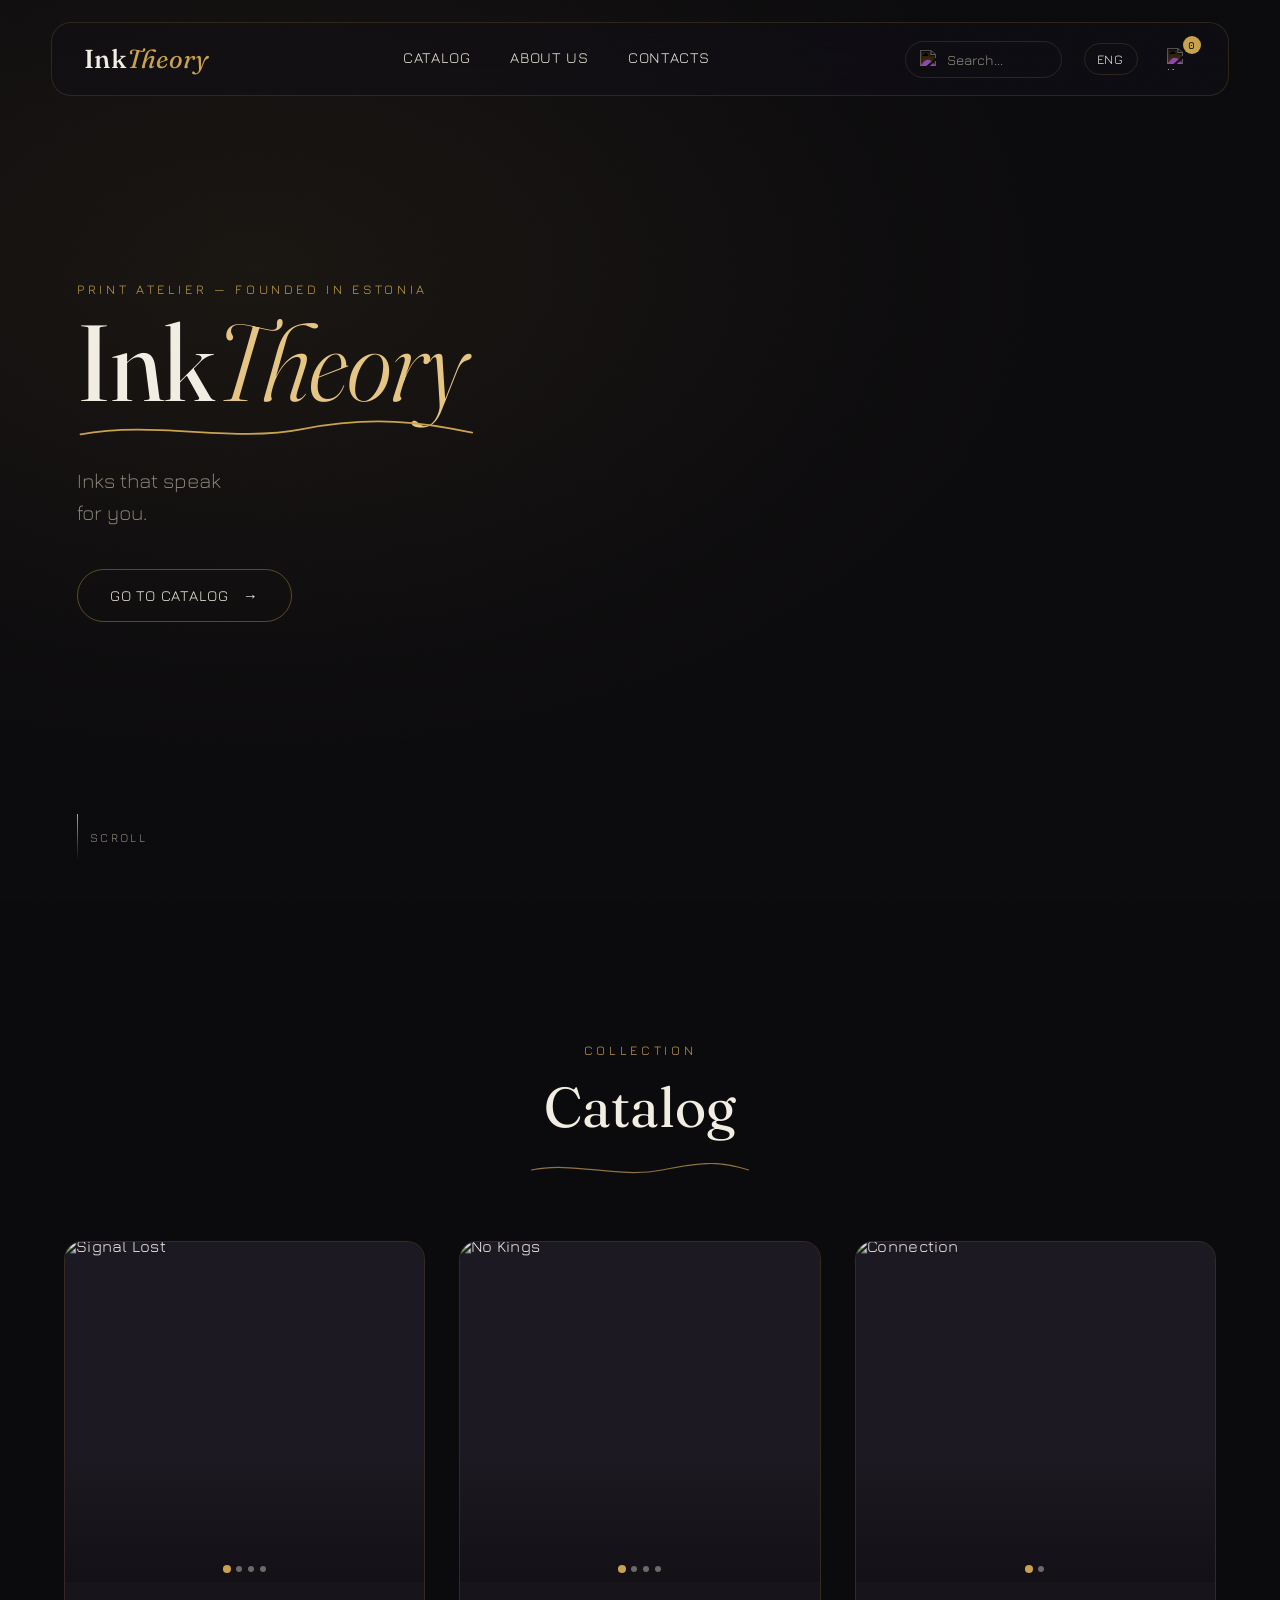
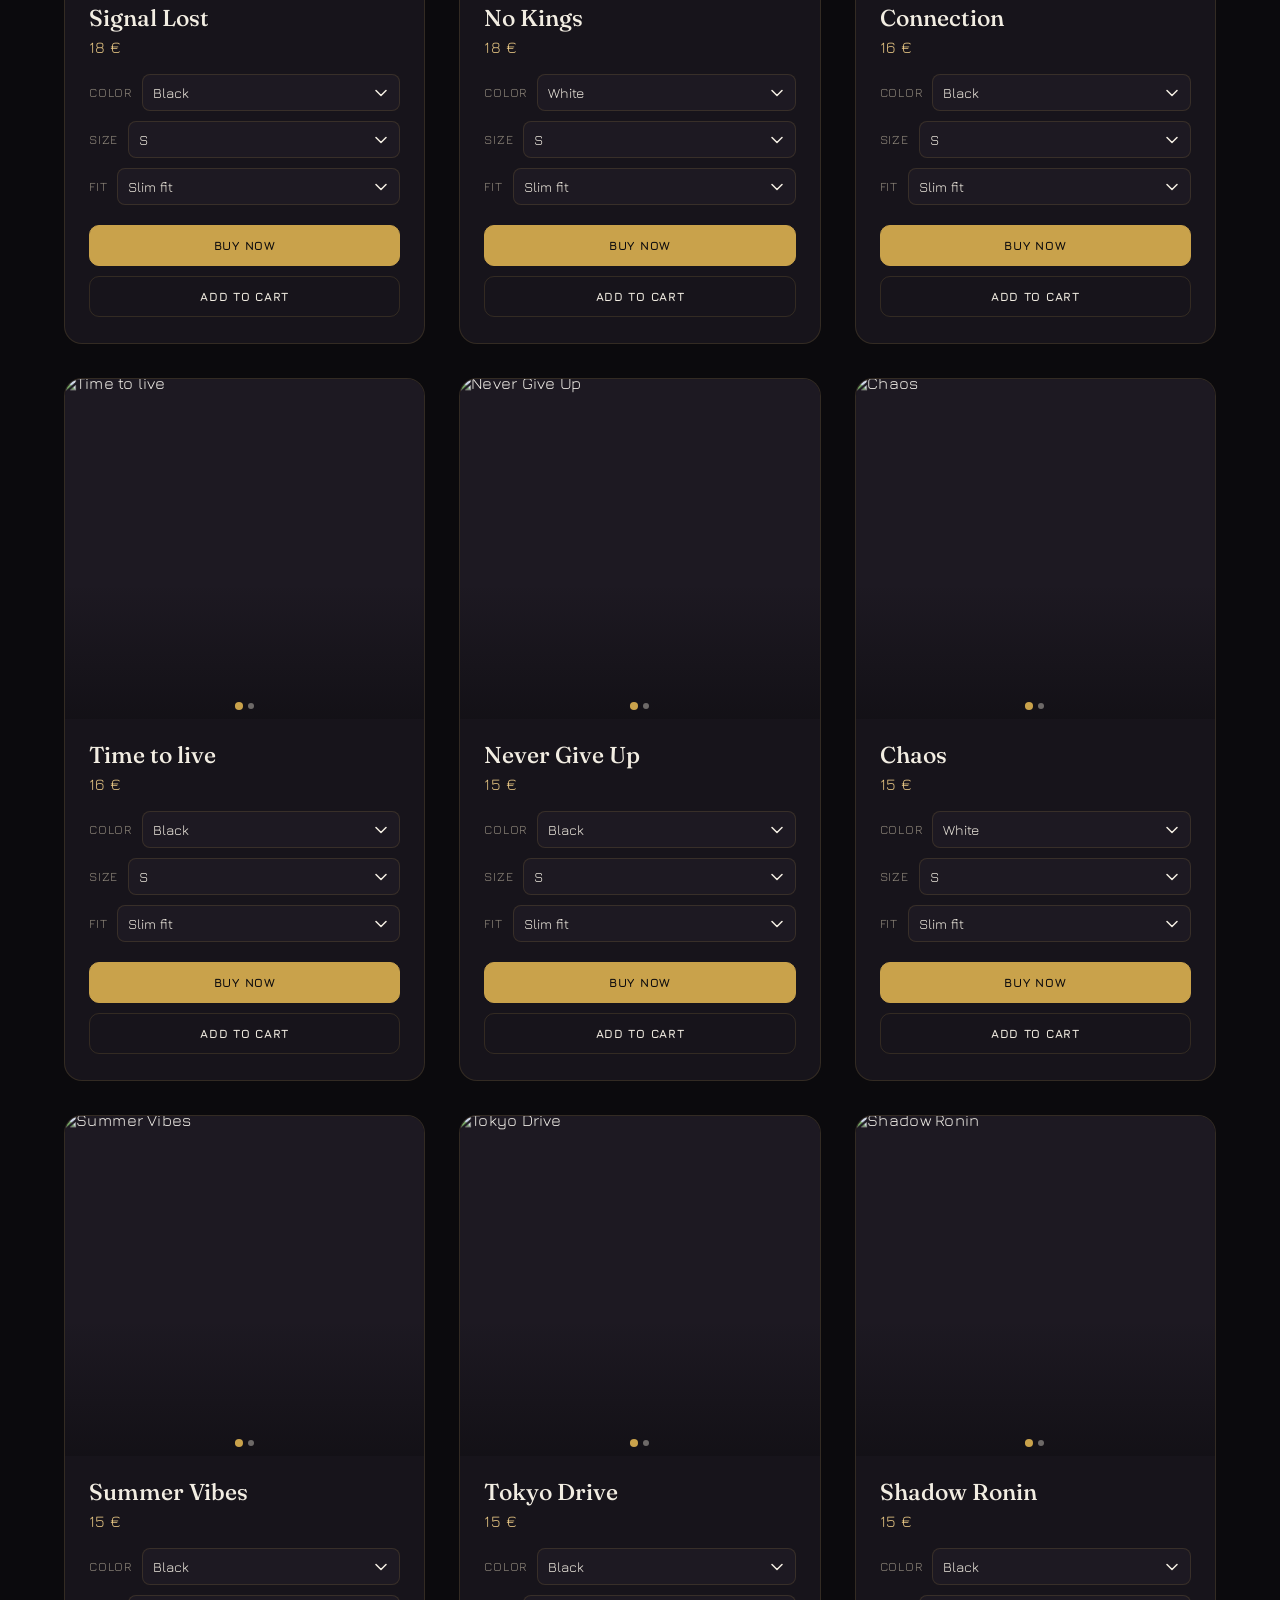
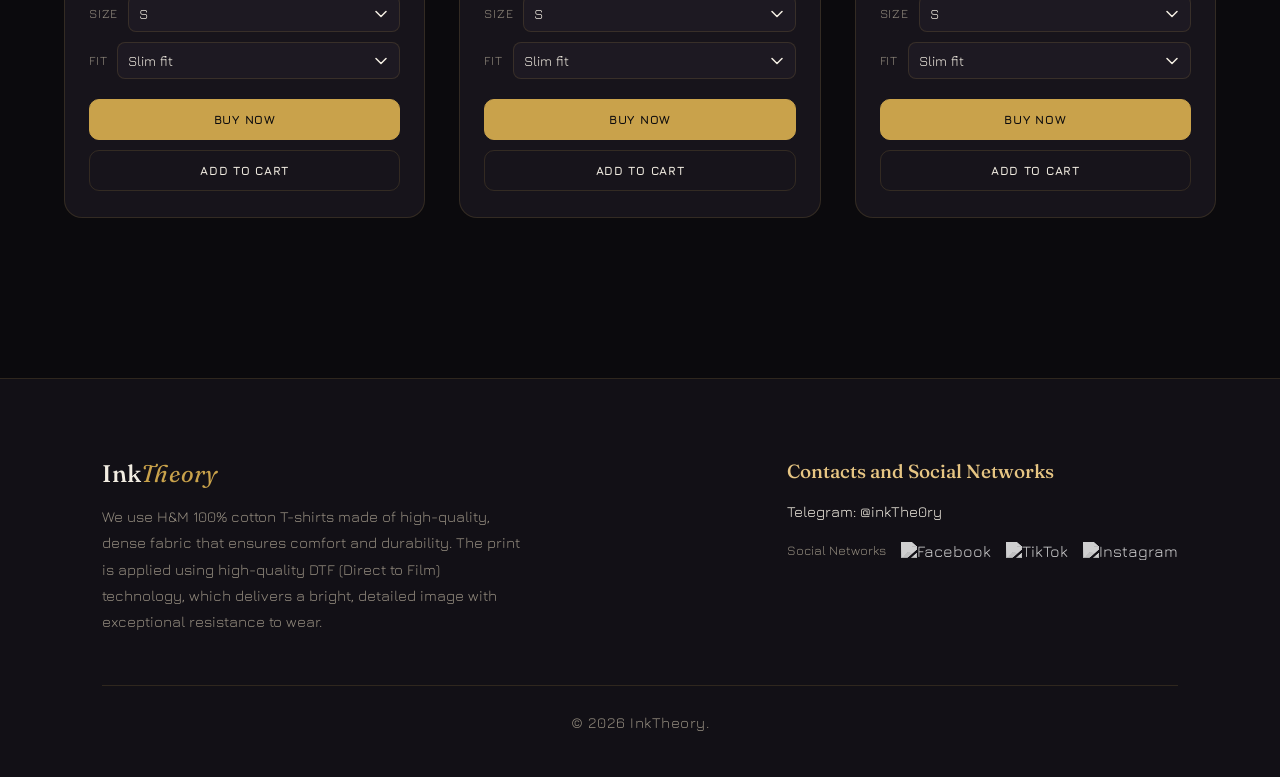
==== commit 3da70a90: "Add files via upload" ====
--- a/index.html
+++ b/index.html
@@ -58,13 +58,19 @@
 
     <div class="nav-inner">
 
-        <!-- LOGO -->
+        <!-- =====================================================
+             DESKTOP LOGO
+             ===================================================== -->
+
         <a href="#top" class="logo">
             Ink<em>Theory</em>
         </a>
 
 
-        <!-- NAVIGATION -->
+        <!-- =====================================================
+             DESKTOP NAVIGATION
+             ===================================================== -->
+
         <nav class="nav-links">
 
             <a
@@ -91,11 +97,14 @@
         </nav>
 
 
-        <!-- HEADER ICONS -->
+        <!-- =====================================================
+             DESKTOP HEADER ICONS
+             ===================================================== -->
+
         <div class="header-icons">
 
-
             <!-- SEARCH -->
+
             <div class="search-wrap">
 
                 <img
@@ -120,6 +129,7 @@
 
 
             <!-- LANGUAGE -->
+
             <select
                 id="language-select"
                 aria-label="Выбор языка"
@@ -140,14 +150,12 @@
             </select>
 
 
-            <!-- ===================================================== -->
-            <!-- КОРЗИНА -->
-            <!-- ===================================================== -->
+            <!-- =================================================
+                 CART
+                 ================================================= -->
 
             <div class="cart-wrapper">
 
-
-                <!-- CART BUTTON -->
                 <button
                     type="button"
                     class="cart-trigger"
@@ -168,17 +176,11 @@
                 </button>
 
 
-                <!-- ================================================= -->
-                <!-- CART WINDOW -->
-                <!-- ================================================= -->
-
                 <div
                     class="cart-window"
                     aria-label="Корзина"
                 >
 
-
-                    <!-- CART HEADER -->
                     <div class="cart-header">
 
                         <h3 id="lang-cart-title">
@@ -196,10 +198,6 @@
                     </div>
 
 
-                    <!-- ================================================= -->
-                    <!-- CART ITEMS -->
-                    <!-- ================================================= -->
-
                     <div class="cart-items">
 
                         <p id="lang-cart-empty">
@@ -209,14 +207,8 @@
                     </div>
 
 
-                    <!-- ================================================= -->
-                    <!-- CART SUMMARY -->
-                    <!-- ================================================= -->
-
                     <div class="cart-summary">
 
-
-                        <!-- SUBTOTAL -->
                         <div class="cart-summary-row">
 
                             <span id="lang-cart-subtotal-label">
@@ -230,7 +222,6 @@
                         </div>
 
 
-                        <!-- SHIPPING -->
                         <div class="cart-summary-row">
 
                             <span id="lang-cart-shipping-label">
@@ -244,10 +235,7 @@
                         </div>
 
 
-                        <!-- TOTAL -->
-                        <div
-                            class="cart-summary-row cart-summary-total"
-                        >
+                        <div class="cart-summary-row cart-summary-total">
 
                             <span id="lang-cart-total-label">
                                 Итого
@@ -262,10 +250,6 @@
                     </div>
 
 
-                    <!-- ================================================= -->
-                    <!-- CHECKOUT -->
-                    <!-- ================================================= -->
-
                     <button
                         type="button"
                         class="checkout-btn"
@@ -275,10 +259,6 @@
                     </button>
 
 
-                    <!-- ================================================= -->
-                    <!-- CLEAR CART -->
-                    <!-- ================================================= -->
-
                     <button
                         type="button"
                         class="clear-cart"
@@ -287,17 +267,176 @@
                         Очистить корзину
                     </button>
 
-
-                </div>
-
-            </div>
-
+                </div>
+
+            </div>
 
         </div>
 
+
+        <div class="mobile-header-bar">
+
+            <button
+                type="button"
+                class="mobile-menu-btn"
+                id="mobile-menu-btn"
+                aria-label="Открыть меню"
+                aria-expanded="false"
+            >
+                <span></span>
+                <span></span>
+                <span></span>
+            </button>
+
+            <!-- CENTER: LOGO -->
+            <a
+                href="#top"
+                class="mobile-logo"
+            >
+                Ink<em>Theory</em>
+            </a>
+
+            <!-- RIGHT: LANGUAGE + SEARCH + CART -->
+            <div class="mobile-header-actions">
+
+                <!-- LANGUAGE (mobile) -->
+                <select
+                    id="mobile-language-select"
+                    class="mobile-language-select"
+                    aria-label="Выбор языка"
+                >
+                    <option value="ru">RUS</option>
+                    <option value="en">ENG</option>
+                    <option value="et">EST</option>
+                </select>
+
+                <!-- SEARCH BUTTON -->
+                <button
+                    type="button"
+                    class="mobile-action-btn"
+                    id="mobile-search-btn"
+                    aria-label="Поиск"
+                >
+                    <img
+                        src="search.svg"
+                        alt=""
+                    >
+                </button>
+
+                <!-- CART -->
+                <button
+                    type="button"
+                    class="mobile-action-btn mobile-cart-btn"
+                    id="mobile-cart-btn"
+                    aria-label="Корзина"
+                >
+                    <img
+                        src="shopping-cart.svg"
+                        alt=""
+                    >
+                    <span
+                        class="mobile-cart-count"
+                        id="mobile-cart-count"
+                    >
+                        0
+                    </span>
+                </button>
+
+            </div>
+
+        </div>
+
+</header>
+
+
+<!-- =========================================================
+     MOBILE SEARCH
+     ========================================================= -->
+
+<div
+    class="mobile-search-overlay"
+    id="mobile-search-overlay"
+>
+    <div class="mobile-search-box">
+        <div class="mobile-search-input-wrap">
+            <img
+                src="search.svg"
+                alt=""
+            >
+            <input
+                type="text"
+                id="mobile-search-input"
+                placeholder="Поиск..."
+                autocomplete="off"
+            >
+        </div>
+        <div
+            class="mobile-search-results"
+            id="mobile-search-results"
+        ></div>
     </div>
-
-</header>
+</div>
+
+
+<!-- =========================================================
+     MOBILE SIDE MENU
+     ========================================================= -->
+
+<div
+    class="mobile-menu-overlay"
+    id="mobile-menu-overlay"
+></div>
+
+
+<aside
+    class="mobile-side-menu"
+    id="mobile-side-menu"
+>
+
+    <div class="mobile-side-menu-header">
+
+        <span class="mobile-side-title">
+            Menu
+        </span>
+
+        <button
+            type="button"
+            class="mobile-side-close"
+            id="mobile-side-close"
+            aria-label="Закрыть меню"
+        >
+            ×
+        </button>
+
+    </div>
+
+
+    <nav class="mobile-side-links">
+
+        <a
+            href="#catalog"
+            id="lang-mobile-catalog"
+        >
+            Каталог
+        </a>
+
+        <a
+            href="#footer"
+            id="lang-mobile-about"
+        >
+            О нас
+        </a>
+
+        <a
+            href="#footer"
+            id="lang-mobile-contacts"
+        >
+            Контакты
+        </a>
+
+    </nav>
+
+</aside>
 
 
 <!-- ============================================================= -->
@@ -470,7 +609,7 @@
                 </h3>
 
                 <p class="product-price">
-                    1 €
+                    18 €
                 </p>
 
 
@@ -637,7 +776,7 @@
                 </h3>
 
                 <p class="product-price">
-                    1 €
+                    18 €
                 </p>
 
 
@@ -933,277 +1072,12 @@
 
                         <select class="color-select">
 
-                            <option value="black">
+                            <option
+                                value="black"
+                                class="lang-color-black"
+                            >
                                 Черный
                             </option>
-
-                            <option value="white">
-                                Белый
-                            </option>
-
-                        </select>
-
-                    </div>
-
-
-                    <div class="option-row">
-
-                        <label class="lang-label-size">
-                            Размер
-                        </label>
-
-                        <select>
-
-                            <option>S</option>
-                            <option>M</option>
-                            <option>L</option>
-
-                        </select>
-
-                    </div>
-
-
-                    <div class="option-row">
-
-                        <label class="lang-label-fit">
-                            Посадка
-                        </label>
-
-                        <select class="fit-select">
-
-                            <option value="slim">Slim fit</option>
-                            <option value="regular">Regular</option>
-                            <option value="relaxed">Relaxed</option>
-                            <option value="loose">Loose</option>
-                            <option value="oversize">Oversize</option>
-
-                        </select>
-
-                    </div>
-
-                </div>
-
-
-                <div class="product-buttons">
-
-                    <button
-                        class="buy-btn lang-btn-buy"
-                    >
-                        Купить сейчас
-                    </button>
-
-                    <button
-                        type="button"
-                        class="cart-btn lang-btn-add"
-                    >
-                        Добавить в корзину
-                    </button>
-
-                </div>
-
-            </div>
-
-        </div>
-
-
-        <!-- ===================================================== -->
-        <!-- NEVER GIVE UP -->
-        <!-- ===================================================== -->
-
-        <div
-            class="product-card reveal"
-            data-product-id="never"
-        >
-
-            <div class="product-image-wrap">
-
-                <img
-                    src="images/Never Give Up.png"
-                    alt="Never Give Up"
-                    class="product-image"
-
-                    data-black="images/Never Give Up.png"
-                    data-white=""
-
-                    data-images-black="images/Never Give Up.png, img/never-front.jpg"
-                    data-images-white=""
-                >
-
-                <button
-                    type="button"
-                    class="carousel-btn carousel-prev"
-                    aria-label="Предыдущее фото"
-                >
-                    ‹
-                </button>
-
-                <button
-                    type="button"
-                    class="carousel-btn carousel-next"
-                    aria-label="Следующее фото"
-                >
-                    ›
-                </button>
-
-                <div class="carousel-dots"></div>
-
-            </div>
-
-
-            <div class="product-body">
-
-                <h3 class="lang-p-title">
-                    Never Give Up
-                </h3>
-
-                <p class="product-price">
-                    15 €
-                </p>
-
-
-                <div class="options">
-
-                    <div class="option-row">
-
-                        <label class="lang-label-color">
-                            Цвет
-                        </label>
-
-                        <select class="color-select">
-
-                            <option value="black">
-                                Черный
-                            </option>
-
-                        </select>
-
-                    </div>
-
-
-                    <div class="option-row">
-
-                        <label class="lang-label-size">
-                            Размер
-                        </label>
-
-                        <select>
-
-                            <option>S</option>
-                            <option>M</option>
-
-                        </select>
-
-                    </div>
-
-
-                    <div class="option-row">
-
-                        <label class="lang-label-fit">
-                            Посадка
-                        </label>
-
-                        <select class="fit-select">
-
-                            <option value="slim">Slim fit</option>
-                            <option value="regular">Regular</option>
-                            <option value="relaxed">Relaxed</option>
-                            <option value="loose">Loose</option>
-                            <option value="oversize">Oversize</option>
-
-                        </select>
-
-                    </div>
-
-                </div>
-
-
-                <div class="product-buttons">
-
-                    <button
-                        class="buy-btn lang-btn-buy"
-                        data-paypal-white=""
-                    >
-                        Купить сейчас
-                    </button>
-
-                    <button
-                        type="button"
-                        class="cart-btn lang-btn-add"
-                    >
-                        Добавить в корзину
-                    </button>
-
-                </div>
-
-            </div>
-
-        </div>
-
-
-        <!-- ===================================================== -->
-        <!-- CHAOS -->
-        <!-- ===================================================== -->
-
-        <div
-            class="product-card reveal"
-            data-product-id="chaos"
-        >
-
-            <div class="product-image-wrap">
-
-                <img
-                    src="images/Chaos (2).png"
-                    alt="Chaos"
-                    class="product-image"
-
-                    data-black=""
-                    data-white="images/Chaos (2).png,"
-
-                    data-images-black=""
-                    data-images-white="images/Chaos (2).png, images/chaos-back.png"
-                >
-
-                <button
-                    type="button"
-                    class="carousel-btn carousel-prev"
-                    aria-label="Предыдущее фото"
-                >
-                    ‹
-                </button>
-
-                <button
-                    type="button"
-                    class="carousel-btn carousel-next"
-                    aria-label="Следующее фото"
-                >
-                    ›
-                </button>
-
-                <div class="carousel-dots"></div>
-
-            </div>
-
-
-            <div class="product-body">
-
-                <h3 class="lang-p-title">
-                    Chaos
-                </h3>
-
-                <p class="product-price">
-                    15 €
-                </p>
-
-
-                <div class="options">
-
-                    <div class="option-row">
-
-                        <label class="lang-label-color">
-                            Цвет
-                        </label>
-
-                        <select class="color-select">
 
                             <option
                                 value="white"
@@ -1211,7 +1085,6 @@
                             >
                                 Белый
                             </option>
-
                         </select>
 
                     </div>
@@ -1227,6 +1100,7 @@
 
                             <option>S</option>
                             <option>M</option>
+                            <option>L</option>
 
                         </select>
 
@@ -1258,7 +1132,6 @@
 
                     <button
                         class="buy-btn lang-btn-buy"
-                        data-paypal-black=""
                     >
                         Купить сейчас
                     </button>
@@ -1278,27 +1151,26 @@
 
 
         <!-- ===================================================== -->
-        <!-- SUMMER VIBES -->
+        <!-- NEVER GIVE UP -->
         <!-- ===================================================== -->
 
         <div
             class="product-card reveal"
-            data-product-id="summer"
+            data-product-id="never"
         >
 
             <div class="product-image-wrap">
 
                 <img
-                    src="images/Summer Vibes Black.png"
-                    alt="Summer Vibes"
+                    src="images/Never Give Up.png"
+                    alt="Never Give Up"
                     class="product-image"
 
-                    data-black="images/Summer Vibes Black.png"
-                    data-white="images/Summer Vibes White.png"
-
-                    data-images-black="images/Summer Vibes Black.png, images/summer-fitB.png"
-
-                    data-images-white="images/Summer Vibes White.png, images/summer-fitW.png"
+                    data-black="images/Never Give Up.png"
+                    data-white=""
+
+                    data-images-black="images/Never Give Up.png, img/never-front.jpg"
+                    data-images-white=""
                 >
 
                 <button
@@ -1325,7 +1197,7 @@
             <div class="product-body">
 
                 <h3 class="lang-p-title">
-                    Summer Vibes
+                    Never Give Up
                 </h3>
 
                 <p class="product-price">
@@ -1343,13 +1215,19 @@
 
                         <select class="color-select">
 
-                            <option value="black">
+                               <option
+                                value="black"
+                                class="lang-color-black"
+                            >
                                 Черный
                             </option>
 
-                            <option value="white">
+                            <option
+                                value="white"
+                                class="lang-color-white"
+                            >
                                 Белый
-                            </option>
+                            </option>   
 
                         </select>
 
@@ -1397,6 +1275,7 @@
 
                     <button
                         class="buy-btn lang-btn-buy"
+                        data-paypal-white=""
                     >
                         Купить сейчас
                     </button>
@@ -1416,27 +1295,26 @@
 
 
         <!-- ===================================================== -->
-        <!-- TOKYO DRIVE -->
+        <!-- CHAOS -->
         <!-- ===================================================== -->
 
         <div
             class="product-card reveal"
-            data-product-id="drive"
+            data-product-id="chaos"
         >
 
             <div class="product-image-wrap">
 
                 <img
-                    src="images/Tokyo Drive Black.png"
-                    alt="Tokyo Drive"
+                    src="images/Chaos (2).png"
+                    alt="Chaos"
                     class="product-image"
 
-                    data-black="images/Tokyo Drive Black.png"
-                    data-white="images/Tokyo Drive White.png"
-
-                    data-images-black="images/Tokyo Drive Black.png, images/tokyoB-front.png"
-
-                    data-images-white="images/Tokyo Drive White.png, images/tokyoW-front.png"
+                    data-black=""
+                    data-white="images/Chaos (2).png,"
+
+                    data-images-black=""
+                    data-images-white="images/Chaos (2).png, images/chaos-back.png"
                 >
 
                 <button
@@ -1463,7 +1341,7 @@
             <div class="product-body">
 
                 <h3 class="lang-p-title">
-                    Tokyo Drive
+                    Chaos
                 </h3>
 
                 <p class="product-price">
@@ -1481,11 +1359,10 @@
 
                         <select class="color-select">
 
-                            <option value="black">
-                                Черный
-                            </option>
-
-                            <option value="white">
+                            <option
+                                value="white"
+                                class="lang-color-white"
+                            >
                                 Белый
                             </option>
 
@@ -1535,6 +1412,7 @@
 
                     <button
                         class="buy-btn lang-btn-buy"
+                        data-paypal-black=""
                     >
                         Купить сейчас
                     </button>
@@ -1554,27 +1432,27 @@
 
 
         <!-- ===================================================== -->
-        <!-- SHADOW RONIN -->
+        <!-- SUMMER VIBES -->
         <!-- ===================================================== -->
 
         <div
             class="product-card reveal"
-            data-product-id="samurai"
+            data-product-id="summer"
         >
 
             <div class="product-image-wrap">
 
                 <img
-                    src="images/Shadow ronin Black.png"
-                    alt="Shadow Ronin"
+                    src="images/Summer Vibes Black.png"
+                    alt="Summer Vibes"
                     class="product-image"
 
-                    data-black="images/Shadow ronin Black.png"
-                    data-white=""
-
-                    data-images-black="images/Shadow ronin Black.png, img/Shadow Ronin-front.png"
-
-                    data-images-white=""
+                    data-black="images/Summer Vibes Black.png"
+                    data-white="images/Summer Vibes White.png"
+
+                    data-images-black="images/Summer Vibes Black.png, images/summer-fitB.png"
+
+                    data-images-white="images/Summer Vibes White.png, images/summer-fitW.png"
                 >
 
                 <button
@@ -1601,7 +1479,151 @@
             <div class="product-body">
 
                 <h3 class="lang-p-title">
-                    Shadow Ronin
+                    Summer Vibes
+                </h3>
+
+                <p class="product-price">
+                    15 €
+                </p>
+
+
+                <div class="options">
+
+                    <div class="option-row">
+
+                        <label class="lang-label-color">
+                            Цвет
+                        </label>
+
+                        <select class="color-select">
+
+                           <option
+                                value="black"
+                                class="lang-color-black"
+                            >
+                                Черный
+                            </option>
+
+                            <option
+                                value="white"
+                                class="lang-color-white"
+                            >
+                                Белый
+                            </option>
+
+                        </select>
+
+                    </div>
+
+
+                    <div class="option-row">
+
+                        <label class="lang-label-size">
+                            Размер
+                        </label>
+
+                        <select>
+
+                            <option>S</option>
+                            <option>M</option>
+
+                        </select>
+
+                    </div>
+
+
+                    <div class="option-row">
+
+                        <label class="lang-label-fit">
+                            Посадка
+                        </label>
+
+                        <select class="fit-select">
+
+                            <option value="slim">Slim fit</option>
+                            <option value="regular">Regular</option>
+                            <option value="relaxed">Relaxed</option>
+                            <option value="loose">Loose</option>
+                            <option value="oversize">Oversize</option>
+
+                        </select>
+
+                    </div>
+
+                </div>
+
+
+                <div class="product-buttons">
+
+                    <button
+                        class="buy-btn lang-btn-buy"
+                    >
+                        Купить сейчас
+                    </button>
+
+                    <button
+                        type="button"
+                        class="cart-btn lang-btn-add"
+                    >
+                        Добавить в корзину
+                    </button>
+
+                </div>
+
+            </div>
+
+        </div>
+
+
+        <!-- ===================================================== -->
+        <!-- TOKYO DRIVE -->
+        <!-- ===================================================== -->
+
+        <div
+            class="product-card reveal"
+            data-product-id="drive"
+        >
+
+            <div class="product-image-wrap">
+
+                <img
+                    src="images/Tokyo Drive Black.png"
+                    alt="Tokyo Drive"
+                    class="product-image"
+
+                    data-black="images/Tokyo Drive Black.png"
+                    data-white="images/Tokyo Drive White.png"
+
+                    data-images-black="images/Tokyo Drive Black.png, images/tokyoB-front.png"
+
+                    data-images-white="images/Tokyo Drive White.png, images/tokyoW-front.png"
+                >
+
+                <button
+                    type="button"
+                    class="carousel-btn carousel-prev"
+                    aria-label="Предыдущее фото"
+                >
+                    ‹
+                </button>
+
+                <button
+                    type="button"
+                    class="carousel-btn carousel-next"
+                    aria-label="Следующее фото"
+                >
+                    ›
+                </button>
+
+                <div class="carousel-dots"></div>
+
+            </div>
+
+
+            <div class="product-body">
+
+                <h3 class="lang-p-title">
+                    Tokyo Drive
                 </h3>
 
                 <p class="product-price">
@@ -1626,6 +1648,13 @@
                                 Черный
                             </option>
 
+                            <option
+                                value="white"
+                                class="lang-color-white"
+                            >
+                                Белый
+                            </option>
+
                         </select>
 
                     </div>
@@ -1638,12 +1667,9 @@
                         </label>
 
                         <select>
-
                             <option>S</option>
                             <option>M</option>
-
-                        </select>
-
+                        </select>
                     </div>
 
 
@@ -1662,9 +1688,127 @@
                             <option value="oversize">Oversize</option>
 
                         </select>
-
-                    </div>
-
+                    </div>
+                </div>
+
+
+                <div class="product-buttons">
+
+                    <button
+                        class="buy-btn lang-btn-buy"
+                    >
+                        Купить сейчас
+                    </button>
+
+                    <button
+                        type="button"
+                        class="cart-btn lang-btn-add"
+                    >
+                        Добавить в корзину
+                    </button>
+                </div>
+            </div>
+        </div>
+
+
+        <!-- ===================================================== -->
+        <!-- SHADOW RONIN -->
+        <!-- ===================================================== -->
+
+        <div
+            class="product-card reveal"
+            data-product-id="samurai"
+        >
+
+            <div class="product-image-wrap">
+
+                <img
+                    src="images/Shadow ronin Black.png"
+                    alt="Shadow Ronin"
+                    class="product-image"
+
+                    data-black="images/Shadow ronin Black.png"
+                    data-white=""
+
+                    data-images-black="images/Shadow ronin Black.png, img/Shadow Ronin-front.png"
+
+                    data-images-white=""
+                >
+
+                <button
+                    type="button"
+                    class="carousel-btn carousel-prev"
+                    aria-label="Предыдущее фото"
+                >
+                    ‹
+                </button>
+
+                <button
+                    type="button"
+                    class="carousel-btn carousel-next"
+                    aria-label="Следующее фото"
+                >
+                    ›
+                </button>
+                <div class="carousel-dots"></div>
+            </div>
+
+            <div class="product-body">
+
+                <h3 class="lang-p-title">
+                    Shadow Ronin
+                </h3>
+
+                <p class="product-price">
+                    15 €
+                </p>
+
+
+                <div class="options">
+                    <div class="option-row">
+                        <label class="lang-label-color">
+                            Цвет
+                        </label>
+                        <select class="color-select">
+
+                            <option
+                                value="black"
+                                class="lang-color-black"
+                            >
+                                Черный
+                            </option>
+                        </select>
+                    </div>
+
+
+                    <div class="option-row">
+
+                        <label class="lang-label-size">
+                            Размер
+                        </label>
+
+                        <select>
+                            <option>S</option>
+                            <option>M</option>
+                        </select>
+                    </div>
+
+                    <div class="option-row">
+
+                        <label class="lang-label-fit">
+                            Посадка
+                        </label>
+
+                        <select class="fit-select">
+
+                            <option value="slim">Slim fit</option>
+                            <option value="regular">Regular</option>
+                            <option value="relaxed">Relaxed</option>
+                            <option value="loose">Loose</option>
+                            <option value="oversize">Oversize</option>
+
+                        </select>
+                    </div>
                 </div>
 
 
@@ -1685,12 +1829,8 @@
                     </button>
 
                 </div>
-
-            </div>
-
+            </div>
         </div>
-
-
     </div>
 
 </section>
@@ -1706,9 +1846,10 @@
             <div class="footer-about reveal">
                 <div class="logo footer-logo">Ink<em>Theory</em></div>
                 <p id="lang-footer-about">
-                    Мы создаём одежду с уникальными принтами,
-                    вдохновлёнными искусством, культурой и
-                    современным дизайном.
+                   Мы используем футболки H&M из 100% хлопка, и качетвенной плотной ткани
+                   обеспечивающей комфорт и долговечность. 
+                   Печать наносится с помощью высококачественной технологии DTF (Direct to Film), которая
+                   позволяет получить яркое и детализированное изображение с высокой стойкостью. 
                 </p>
             </div>
 
--- a/style.css
+++ b/style.css
@@ -164,6 +164,7 @@
 
 .search-wrap {
     position: relative;
+    z-index: 10;
     display: flex;
     align-items: center;
     gap: 8px;
@@ -184,7 +185,7 @@
     border-radius: 14px;
     padding: 8px;
     box-shadow: var(--shadow-soft);
-    z-index: 1001;
+    z-index: 100002;
     opacity: 0;
     transform: translateY(-6px);
     transition: opacity 0.25s var(--ease), transform 0.25s var(--ease);
@@ -925,49 +926,60 @@
         content: "";
         position: fixed;
         inset: 0;
+
         background: rgba(0, 0, 0, .62);
+
         z-index: 9998;
-        backdrop-filter: blur(2px);
-        -webkit-backdrop-filter: blur(2px);
+
+        backdrop-filter: blur(3px);
+        -webkit-backdrop-filter: blur(3px);
+
         pointer-events: none;
     }
 
-    /*
-       MOBILE CART — верхняя шторка (top sheet).
-       Переносится в <body> через JS (placeCartWindow),
-       поэтому position:fixed считается от экрана,
-       а не от родителей с transform/filter.
-    */
+    /* Запрещаем странице скроллиться под корзиной */
+    body.cart-open {
+        overflow: hidden;
+    }
+
+    /* =====================================================
+       КОРЗИНА СВЕРХУ
+       ===================================================== */
 
     .cart-window {
         display: none;
 
         position: fixed !important;
-        z-index: 100000 !important;
 
         top: 0 !important;
         left: 0 !important;
         right: 0 !important;
         bottom: auto !important;
 
-        width: 100%;
-        max-width: none;
+        width: 100% !important;
+        max-width: 100% !important;
 
         height: auto;
-        max-height: 80vh;
+        max-height: 82vh;
 
         margin: 0;
-        padding: 16px;
+
+        padding: 16px 16px 18px;
+
         padding-top: max(16px, env(safe-area-inset-top));
 
         box-sizing: border-box;
 
         background: var(--surface);
+
         border: 1px solid var(--border);
         border-top: none;
+
         border-radius: 0 0 20px 20px;
 
-        box-shadow: 0 10px 40px rgba(0, 0, 0, .45);
+        box-shadow: 0 10px 40px rgba(0, 0, 0, .5);
+
+        z-index: 100000 !important;
 
         display: flex;
         flex-direction: column;
@@ -975,30 +987,356 @@
         overflow: hidden;
 
         opacity: 0;
-        transform: translateY(-100%);
-        transition: transform .3s var(--ease), opacity .3s var(--ease);
-    }
-
+
+        transform: translateY(-105%);
+
+        transition:
+            transform .3s var(--ease),
+            opacity .25s ease;
+    }
+
+    /* Открытая корзина */
     .cart-window.active {
         display: flex !important;
+
         opacity: 1 !important;
-        visibility: visible !important;
+
         transform: translateY(0) !important;
+
         animation: none !important;
     }
 
-    /* Шапка корзины */
+    /* =====================================================
+       ДЕКОРАТИВНАЯ ПОЛОСКА
+       ===================================================== */
+
+    .cart-window::before {
+        content: "";
+
+        width: 42px;
+        height: 4px;
+
+        margin: 0 auto 10px;
+
+        flex: 0 0 auto;
+
+        border-radius: 999px;
+
+        background: rgba(201, 162, 75, .35);
+    }
+
+    /* =====================================================
+       HEADER
+       ===================================================== */
+
     .cart-header {
         flex: 0 0 auto;
 
-        position: static;
-
-        margin: 0 0 15px;
+        margin: 0 0 12px;
         padding: 0 0 12px;
 
+        display: flex;
+        align-items: center;
+        justify-content: space-between;
+
+        border-bottom: 1px solid rgba(201, 162, 75, .25);
+
         background: var(--surface);
-
-        border-bottom: 1px solid rgba(201, 162, 75, .25);
+    }
+
+    .cart-header h3 {
+        font-size: 20px;
+        margin: 0;
+    }
+
+    .cart-close {
+        width: 40px;
+        height: 40px;
+
+        flex: 0 0 40px;
+
+        border-radius: 50%;
+
+        background: var(--surface-2);
+
+        color: var(--text-muted);
+
+        font-size: 30px;
+
+        -webkit-tap-highlight-color: transparent;
+    }
+
+    .cart-close:active {
+        background: rgba(201, 162, 75, .15);
+        color: var(--gold-bright);
+    }
+
+    /* =====================================================
+       СПИСОК ТОВАРОВ
+       ===================================================== */
+
+    .cart-items {
+        flex: 1 1 auto;
+
+        min-height: 0;
+
+        width: 100%;
+
+        max-height: none;
+
+        overflow-y: auto;
+        overflow-x: hidden;
+
+        padding-right: 3px;
+
+        -webkit-overflow-scrolling: touch;
+
+        overscroll-behavior: contain;
+
+        scrollbar-width: thin;
+        scrollbar-color: rgba(201, 162, 75, .5) transparent;
+    }
+
+    .cart-items::-webkit-scrollbar {
+        width: 4px;
+    }
+
+    .cart-items::-webkit-scrollbar-track {
+        background: transparent;
+    }
+
+    .cart-items::-webkit-scrollbar-thumb {
+        background: rgba(201, 162, 75, .5);
+        border-radius: 10px;
+    }
+
+    /* =====================================================
+       ТОВАР
+       ===================================================== */
+
+    .cart-product {
+        width: 100%;
+        min-width: 0;
+
+        gap: 10px;
+
+        margin-bottom: 12px;
+        padding-bottom: 12px;
+
+        display: flex;
+        align-items: center;
+    }
+
+    .cart-img {
+        width: 64px;
+        height: 78px;
+
+        flex: 0 0 64px;
+
+        border-radius: 9px;
+    }
+
+    .cart-info {
+        min-width: 0;
+        flex: 1 1 auto;
+
+        gap: 4px;
+    }
+
+    .cart-product-name {
+        max-width: 100%;
+
+        font-size: 14px;
+
+        white-space: nowrap;
+        overflow: hidden;
+        text-overflow: ellipsis;
+    }
+
+    .cart-info small {
+        font-size: 11px;
+    }
+
+    /* Нижняя часть товара */
+    .cart-product-bottom {
+        min-width: 0;
+
+        display: flex;
+        align-items: center;
+        justify-content: space-between;
+
+        gap: 7px;
+
+        margin-top: 5px;
+    }
+
+    .cart-product-bottom b {
+        font-size: 14px;
+        white-space: nowrap;
+    }
+
+    /* =====================================================
+       КОЛИЧЕСТВО
+       ===================================================== */
+
+    .cart-quantity {
+        height: 36px;
+
+        flex: 0 0 auto;
+
+        border-radius: 9px;
+    }
+
+    .qty-btn {
+        width: 36px;
+        height: 36px;
+
+        font-size: 18px;
+
+        -webkit-tap-highlight-color: transparent;
+    }
+
+    .qty-value {
+        min-width: 30px;
+        font-size: 13px;
+    }
+
+    /* =====================================================
+       УДАЛИТЬ
+       ===================================================== */
+
+    .remove-item {
+        width: 30px;
+        height: 30px;
+
+        flex: 0 0 30px;
+
+        font-size: 16px;
+
+        color: #ff3b30 !important;
+
+        -webkit-tap-highlight-color: transparent;
+    }
+
+    .remove-item:active {
+        opacity: .6 !important;
+    }
+
+    /* =====================================================
+       ИТОГ
+       ===================================================== */
+
+    .cart-summary {
+        flex: 0 0 auto;
+
+        margin-top: 10px;
+        padding-top: 12px;
+
+        background: var(--surface);
+
+        border-top: 1px solid var(--border);
+    }
+
+    .cart-summary-row {
+        margin-bottom: 7px;
+        font-size: 13px;
+    }
+
+    .cart-summary-total {
+        margin-top: 9px;
+        padding-top: 10px;
+
+        font-size: 15px;
+    }
+
+    .cart-summary-total strong {
+        font-size: 18px;
+    }
+
+    /* =====================================================
+       PAYPAL
+       ===================================================== */
+
+    .cart-paypal {
+        flex: 0 0 auto;
+
+        margin-top: 12px;
+    }
+
+    .cart-paypal-title {
+        margin-bottom: 7px;
+        font-size: 10px;
+    }
+
+    #paypal-cart-buttons {
+        width: 100%;
+        max-width: 100%;
+    }
+
+    /* =====================================================
+       КНОПКИ
+       ===================================================== */
+
+    .checkout-btn,
+    .clear-cart {
+
+        width: 100%;
+
+        min-height: 46px;
+
+        margin-left: 0;
+        margin-right: 0;
+
+        padding: 12px 14px;
+
+        border-radius: 11px;
+
+        font-size: 12px;
+
+        -webkit-tap-highlight-color: transparent;
+    }
+
+    .checkout-btn {
+        margin-top: 10px;
+        margin-bottom: 7px;
+    }
+
+    .clear-cart {
+        margin-top: 7px;
+    }
+
+    .checkout-btn:active {
+        transform: scale(.985);
+    }
+
+    /* Кнопки товара */
+    .product-buttons {
+        width: 100%;
+        flex-direction: column;
+        gap: 7px;
+    }
+}
+
+
+/* =========================================================
+   VERY SMALL PHONES
+   ========================================================= */
+
+@media (max-width: 380px) {
+
+    .cart-window {
+        max-height: 88vh;
+
+        padding-left: 12px;
+        padding-right: 12px;
+        padding-bottom: 14px;
+
+        border-radius: 0 0 18px 18px;
+    }
+
+    .cart-header {
+        margin-bottom: 10px;
+        padding-bottom: 10px;
     }
 
     .cart-header h3 {
@@ -1008,167 +1346,64 @@
     .cart-close {
         width: 38px;
         height: 38px;
-        flex: 0 0 38px;
-        font-size: 34px;
-    }
-
-    /* Товары — единственный скроллящийся блок */
-    .cart-items {
-        flex: 1 1 auto;
-        min-height: 0;
-        width: 100%;
-
-        overflow-y: auto;
-        -webkit-overflow-scrolling: touch;
-        overscroll-behavior: contain;
-
-        padding-right: 0;
+
+        flex-basis: 38px;
+
+        font-size: 28px;
     }
 
     .cart-product {
-        width: 100%;
-        min-width: 0;
-        gap: 9px;
-        align-items: center;
+        gap: 8px;
+
+        margin-bottom: 10px;
+        padding-bottom: 10px;
     }
 
     .cart-img {
-        width: 68px;
-        height: 82px;
-        flex: 0 0 68px;
-    }
-
-    .cart-info {
-        min-width: 0;
-        flex: 1 1 auto;
+        width: 54px;
+        height: 66px;
+
+        flex-basis: 54px;
     }
 
     .cart-product-name {
-        max-width: 100%;
-    }
-
-    .cart-product-bottom {
-        min-width: 0;
-        flex-wrap: wrap;
-    }
-
-    /* Маленький простой красный крестик удаления */
+        font-size: 13px;
+    }
+
+    .cart-info small {
+        font-size: 10px;
+    }
+
+    .cart-product-bottom b {
+        font-size: 13px;
+    }
+
+    .cart-quantity {
+        height: 34px;
+    }
+
+    .qty-btn {
+        width: 34px;
+        height: 34px;
+    }
+
+    .qty-value {
+        min-width: 27px;
+    }
+
     .remove-item {
-        width: 18px;
-        height: 18px;
-        flex: 0 0 18px;
-
-        padding: 0;
-
-        background: transparent !important;
-        color: #ff3b30 !important;
-
-        font-size: 13px;
-        line-height: 18px;
-
-        border: 0;
-        border-radius: 0;
-
-        transition: none !important;
-        transform: none !important;
-        opacity: 1 !important;
-        box-shadow: none !important;
-    }
-
-    .remove-item:hover,
-    .remove-item:focus,
-    .remove-item:active {
-        background: transparent !important;
-        color: #ff3b30 !important;
-        transform: none !important;
-        opacity: 1 !important;
-        box-shadow: none !important;
-        outline: none;
-    }
-
-    /* Количество */
-    .cart-quantity {
-        flex: 0 0 auto;
-    }
-
-    /* Кнопки и итог — закреплены снизу, не скроллятся */
-    .cart-summary,
-    .cart-paypal {
-        flex: 0 0 auto;
-    }
-
-    .checkout-btn,
-    .clear-cart,
-    #paypal-cart-buttons {
-        width: 100%;
-        max-width: 100%;
+        width: 28px;
+        height: 28px;
+        flex-basis: 28px;
+        font-size: 15px;
     }
 
     .checkout-btn,
     .clear-cart {
         min-height: 44px;
-        flex: 0 0 auto;
-    }
-
-    .product-buttons {
-        width: 100%;
-        flex-direction: column;
-    }
-
-}
-
-
-/* =========================================================
-   VERY SMALL PHONES
-   ========================================================= */
-
-@media (max-width: 380px) {
-
-    .cart-window {
-        max-height: 85vh;
-        padding: 12px;
-        padding-top: max(12px, env(safe-area-inset-top));
-        border-radius: 0 0 16px 16px;
-    }
-
-    .cart-header {
-        margin: 0 0 14px;
-        padding: 0 0 10px;
-    }
-
-    .cart-header h3 {
-        font-size: 18px;
-    }
-
-    .cart-close {
-        width: 36px;
-        height: 36px;
-        flex: 0 0 36px;
-        font-size: 32px;
-    }
-
-    .cart-img {
-        width: 48px;
-        height: 60px;
-        flex: 0 0 48px;
-    }
-
-    .cart-product-name {
-        max-width: 130px;
-    }
-
-    .cart-product-bottom b {
-        font-size: 12px;
-    }
-
-    .remove-item {
-        width: 17px;
-        height: 17px;
-        flex: 0 0 17px;
-        font-size: 12px;
-    }
-}
-
+        font-size: 11px;
+    }
+}
 
 
 
@@ -1707,195 +1942,534 @@
     transform: translateY(0);
 }
 
-/* =========================================================================
-   АДАПТИВНОСТЬ
-   ========================================================================= */
-
-@media (max-width: 1024px) {
-    .main-title { font-size: 76px; }
-    .catalog-title { font-size: 44px; }
-    .nav-links { gap: 24px; }
-}
-
-@media (max-width: 768px) {
-    .main-header { padding: 14px 3vw 0; }
+/* =========================================================
+   INKTHEORY — MOBILE HEADER / MENU / SEARCH
+   FINAL FIX (v2)
+   ========================================================= */
+
+
+/* =========================================================
+   DESKTOP — MOBILE ELEMENTS HIDDEN
+   ========================================================= */
+
+.mobile-header-bar,
+.mobile-search-overlay,
+.mobile-menu-overlay,
+.mobile-side-menu {
+    display: none;
+}
+
+
+/* =========================================================
+   MOBILE
+   ========================================================= */
+
+@media (max-width: 700px) {
+
+    /* -----------------------------------------------------
+       MAIN HEADER
+       ----------------------------------------------------- */
+
+    .main-header {
+        position: fixed;
+        top: 0;
+        left: 0;
+        right: 0;
+        width: 100%;
+        padding: 10px 12px 0;
+        z-index: 10000;
+        pointer-events: none;
+    }
 
     .nav-inner {
-        height: auto;
+        position: relative;
+        width: 100%;
+        max-width: none;
+        height: 58px;
+        padding: 0 12px;
+        margin: 0;
+        display: flex;
+        align-items: center;
+        border-radius: 15px;
+        pointer-events: auto;
+    }
+
+    /* Скрываем десктопные элементы */
+    .nav-inner > .logo,
+    .nav-inner > .nav-links,
+    .nav-inner > .header-icons {
+        display: none !important;
+    }
+
+
+    /* -----------------------------------------------------
+       MOBILE HEADER BAR
+       Размещение: [Гамбургер (слева)] --- [Логотип (центр)] --- [Поиск + Корзина (справа)]
+       ----------------------------------------------------- */
+.mobile-header-bar {
+        display: flex !important;
+        align-items: center !important;
+        justify-content: space-between !important;
+        position: relative !important;
+        width: 100% !important;
+        height: 100% !important;
+    }
+
+    /* --- СЛЕВА: ГАМБУРГЕР --- */
+    .mobile-menu-btn {
+        position: relative !important;
+        left: auto !important;
+        top: auto !important;
+        transform: none !important;
+        width: 40px;
+        height: 40px;
+        padding: 0;
+        border: 0;
+        border-radius: 10px;
+        background: transparent;
+        color: var(--text);
+        cursor: pointer;
+        display: flex;
         flex-direction: column;
-        gap: 14px;
-        padding: 16px 20px;
-        border-radius: 16px;
-    }
-
-    .nav-links {
-        gap: 18px;
-        flex-wrap: wrap;
+        align-items: center;
         justify-content: center;
-    }
-
-    .nav-links a { font-size: 13px; }
-
-    .header-icons {
-        width: 100%;
+        gap: 5px;
+        -webkit-tap-highlight-color: transparent;
+        touch-action: manipulation;
+        z-index: 3;
+        flex-shrink: 0;
+        margin: 0 !important;
+    }
+
+    .mobile-menu-btn span {
+        display: block;
+        width: 18px;
+        height: 1.6px;
+        background: var(--text);
+        border-radius: 999px;
+        transition: transform .25s var(--ease), opacity .2s ease;
+    }
+
+    .mobile-menu-btn.active span:nth-child(1) {
+        transform: translateY(6.6px) rotate(45deg);
+    }
+
+    .mobile-menu-btn.active span:nth-child(2) {
+        opacity: 0;
+    }
+
+    .mobile-menu-btn.active span:nth-child(3) {
+        transform: translateY(-6.6px) rotate(-45deg);
+    }
+
+    .mobile-menu-btn:active {
+        background: rgba(201, 162, 75, .12);
+        transform: scale(.94) !important;
+    }
+
+    /* --- ПО ЦЕНТРУ: ЛОГОТИП --- */
+    .mobile-logo {
+        position: absolute !important;
+        left: 50% !important;
+        top: 50% !important;
+        transform: translate(-50%, -50%) !important;
+        display: inline-block;
+        font-family: 'Fraunces', serif;
+        font-size: 20px;
+        font-weight: 500;
+        color: var(--text);
+        letter-spacing: .01em;
+        white-space: nowrap;
+        pointer-events: auto;
+        z-index: 2;
+        margin: 0 !important;
+    }
+
+    .mobile-logo em {
+        font-style: italic;
+        color: var(--gold);
+        font-weight: 400;
+    }
+
+    /* --- СПРАВА: ЯЗЫК + ПОИСК + КОРЗИНА --- */
+    .mobile-header-actions {
+        position: relative !important;
+        right: auto !important;
+        top: auto !important;
+        transform: none !important;
+        display: flex !important;
+        align-items: center !important;
+        justify-content: flex-end !important;
+        gap: 4px;
+        margin-left: auto !important;
+        z-index: 3;
+        flex-shrink: 0;
+    }
+
+    /* Мобильный селект языка */
+    .mobile-language-select {
+        font-size: 11px;
+        letter-spacing: 0.04em;
+        border: 1px solid var(--border);
+        border-radius: 999px;
+        padding: 6px 10px;
+        background: transparent;
+        color: var(--text);
+        cursor: pointer;
+        outline: none;
+        appearance: none;
+        -webkit-appearance: none;
+        -webkit-tap-highlight-color: transparent;
+        max-width: 58px;
+        text-align: center;
+        font-family: 'Jura', sans-serif;
+        flex-shrink: 0;
+    }
+
+    .mobile-language-select option {
+        background: var(--surface);
+        color: var(--text);
+    }
+
+    .mobile-language-select:focus {
+        border-color: var(--gold);
+    }
+
+    .mobile-action-btn {
+        position: relative;
+        width: 40px;
+        height: 40px;
+        padding: 0;
+        border: 0;
+        border-radius: 10px;
+        background: transparent;
+        color: var(--text);
+        cursor: pointer;
+        display: flex;
+        align-items: center;
         justify-content: center;
-        flex-wrap: wrap;
-        gap: 14px;
-    }
-
-    #search-input { width: 90px; }
-    #search-input:focus { width: 120px; }
-
-    .search-results {
-        left: 50%;
-        transform: translateX(-50%) translateY(-6px);
-        width: 240px;
-    }
-
-    .search-results.active {
-        transform: translateX(-50%) translateY(0);
-    }
-
-    .hero {
-        padding: 0 6vw;
-        text-align: center;
+        -webkit-tap-highlight-color: transparent;
+        touch-action: manipulation;
+        flex-shrink: 0;
+    }
+
+    .mobile-action-btn img {
+        width: 19px;
+        height: 19px;
+        object-fit: contain;
+        filter: invert(1);
+        opacity: .9;
+        pointer-events: none;
+    }
+
+    .mobile-action-btn:active {
+        background: rgba(201, 162, 75, .12);
+        transform: scale(.94);
+    }
+
+    .mobile-cart-count {
+        position: absolute;
+        top: 3px;
+        right: 2px;
+        min-width: 16px;
+        height: 16px;
+        padding: 0 4px;
+        display: flex;
+        align-items: center;
         justify-content: center;
-    }
-
-    .hero-content { margin: 130px auto 60px; }
-
-    .ink-stroke { margin-left: auto; margin-right: auto; }
-
-    .main-title { font-size: 52px; }
-    .main-subtitle { font-size: 17px; }
-    .scroll-cue { display: none; }
-
-    .catalog { padding: 90px 4vw 60px; }
-    .catalog-title { font-size: 34px; }
-
-    .products-grid {
-        grid-template-columns: repeat(auto-fill, minmax(240px, 1fr));
-        gap: 20px;
-    }
-
-    .footer { padding: 60px 6% 30px; }
-    .footer-content { flex-direction: column; align-items: center; text-align: center; gap: 34px; }
-    .footer-about, .footer-contacts { max-width: 100%; }
-    .social-icons { justify-content: center; }
-}
-
-@media (max-width: 480px) {
-    .main-title { font-size: 40px; }
-    .products-grid { grid-template-columns: 1fr; }
-}
-
-/* уважение к reduced-motion */
-@media (prefers-reduced-motion: reduce) {
-    *, *::before, *::after {
-        animation-duration: 0.001ms !important;
-        animation-iteration-count: 1 !important;
-        transition-duration: 0.001ms !important;
-        scroll-behavior: auto !important;
-    }
-}
-
-/* =========================================================================
-   МОДАЛЬНОЕ ОКНО БЫСТРОЙ ОПЛАТЫ (задаётся через JS, стили-подложка)
-   ========================================================================= */
-#paypal-fast-modal input,
-#paypal-fast-modal textarea,
-#paypal-fast-modal select {
+        border-radius: 999px;
+        background: var(--gold);
+        color: #0b0a0d;
+        font-family: 'Jura', sans-serif;
+        font-size: 9px;
+        font-weight: 700;
+        line-height: 1;
+        pointer-events: none;
+    }
+
+    /* =====================================================
+       MOBILE SEARCH — ПОПОЛЗАЮЩАЯ ПЛАШКА ПОД ШАПКОЙ
+       ===================================================== */
+
+   .mobile-search-overlay {
+    position: fixed;
+    top: 72px;
+    left: 12px;
+    right: 12px;
+    bottom: auto;
+    z-index: 9999;
+    display: flex;
+    flex-direction: column;
+    align-items: stretch;
+    padding: 0;
+    background: transparent;
+    opacity: 0;
+    visibility: hidden;
+    pointer-events: none;
+    transition: opacity .22s ease, transform .22s ease, visibility .22s ease;
+    transform: translateY(-6px);
+}
+
+.mobile-search-overlay.active {
+    opacity: 1;
+    visibility: visible;
+    pointer-events: auto;
+    transform: translateY(0);
+}
+
+.mobile-search-box {
+    position: relative;
+    width: 100%;
+    background: var(--surface);
+    border: none;
+    box-shadow: 0 10px 28px rgba(0, 0, 0, .4);
+    padding: 10px;
+    border-radius: 14px;
+}
+
+.mobile-search-input-wrap {
+    display: flex;
+    align-items: center;
+    width: 100%;
+    height: 42px;
+    padding: 0 12px;
+    gap: 10px;
+    border: none;
+    border-radius: 10px;
+    background: var(--surface-2, #1d1922);
+}
+
+.mobile-search-input-wrap img {
+    width: 16px;
+    height: 16px;
+    filter: invert(1);
+    opacity: .55;
+    flex-shrink: 0;
+}
+
+#mobile-search-input {
+    width: 100%;
+    min-width: 0;
+    padding: 0;
+    border: 0;
+    outline: none;
+    background: transparent;
+    color: var(--text);
     font-family: 'Jura', sans-serif;
-}
-
-/* =========================================================================
-   КАРТА ВЫБОРА МЕСТА ДОСТАВКИ (внутри модального окна оформления заказа)
-   ========================================================================= */
-
-.delivery-map-block {
-    margin-top: 4px;
-}
-
-.delivery-map-links {
-    display: flex;
-    flex-wrap: wrap;
-    gap: 8px;
-    margin-bottom: 8px;
-}
-
-.delivery-map-link {
-    display: inline-flex;
+    font-size: 16px;
+}
+
+#mobile-search-input::placeholder {
+    color: var(--text-muted);
+    font-size: 14px;
+}
+
+.mobile-search-results {
+    width: 100%;
+    max-height: 45vh;
+    overflow-y: auto;
+    margin-top: 8px;
+    padding: 4px;
+    border: none;
+    border-radius: 10px;
+    background: transparent;
+    display: none;
+    -webkit-overflow-scrolling: touch;
+}
+
+.mobile-search-results.active {
+    display: block;
+}
+
+.mobile-search-result-item {
+    width: 100%;
+    display: flex;
     align-items: center;
-    gap: 6px;
-    font-size: 12px;
-    padding: 7px 12px;
-    border-radius: 999px;
-    border: 1px solid rgba(201,162,75,0.35);
-    color: #e6c583;
-    background: rgba(201,162,75,0.08);
-    text-decoration: none;
-    transition: background 0.2s, transform 0.2s;
-}
-
-.delivery-map-link:hover {
-    background: rgba(201,162,75,0.18);
-    transform: translateY(-1px);
-}
-
-.delivery-map-search {
-    display: flex;
-    gap: 6px;
-    margin-bottom: 8px;
-}
-
-.delivery-map-search input {
-    flex: 1;
+    gap: 10px;
     padding: 9px 10px;
-    background: #1d1922;
-    border: 1px solid rgba(201,162,75,0.2);
-    color: #f2ede2;
+    border: 0;
     border-radius: 8px;
+    background: transparent;
+    color: var(--text);
+    font-family: 'Jura', sans-serif;
+    font-size: 14px;
+    text-align: left;
+    cursor: pointer;
+}
+
+.mobile-search-result-item:active {
+    background: var(--surface-2);
+}
+
+.mobile-search-result-item img {
+    width: 34px;
+    height: 40px;
+    object-fit: cover;
+    border-radius: 6px;
+    background: var(--surface-2);
+    flex-shrink: 0;
+}
+
+.mobile-search-result-item span {
+    color: var(--gold-bright);
+}
+
+.mobile-search-no-results {
+    padding: 12px;
+    color: var(--text-muted);
     font-size: 13px;
-}
-
-.delivery-map-search button {
-    padding: 0 14px;
-    border: 1px solid rgba(201,162,75,0.35);
-    background: rgba(201,162,75,0.12);
-    color: #e6c583;
-    border-radius: 8px;
-    font-size: 13px;
-    cursor: pointer;
-    white-space: nowrap;
-}
-
-.delivery-map-search button:hover {
-    background: rgba(201,162,75,0.22);
-}
-
-.delivery-map-canvas {
-    width: 100%;
-    height: 190px;
-    border-radius: 10px;
-    overflow: hidden;
-    border: 1px solid rgba(201,162,75,0.2);
-    background: #1d1922;
-}
-
-.delivery-map-hint {
-    font-size: 11.5px;
-    color: #948c7f;
-    margin-top: 6px;
-    line-height: 1.4;
-}
-
-/* тёмная тема для попапов Leaflet, чтобы они не выбивались из дизайна */
-.leaflet-popup-content-wrapper,
-.leaflet-popup-tip {
-    background: #17141b;
-    color: #f2ede2;
-}
-
-.leaflet-container a.leaflet-popup-close-button {
-    color: #948c7f;
-}
+    text-align: center;
+}
+
+    /* =====================================================
+       MOBILE SIDE MENU
+       ===================================================== */
+
+    .mobile-menu-overlay {
+        position: fixed;
+        inset: 0;
+        z-index: 100200;
+        display: block;
+        background: rgba(0, 0, 0, .5);
+        backdrop-filter: blur(3px);
+        -webkit-backdrop-filter: blur(3px);
+        opacity: 0;
+        visibility: hidden;
+        pointer-events: none;
+        transition: opacity .25s ease, visibility .25s ease;
+    }
+
+    .mobile-menu-overlay.active {
+        opacity: 1;
+        visibility: visible;
+        pointer-events: auto;
+    }
+
+    .mobile-side-menu {
+        position: fixed;
+        top: 0;
+        left: 0;
+        width: min(82vw, 320px);
+        height: 100dvh;
+        display: flex;
+        flex-direction: column;
+        z-index: 100300;
+        padding:
+            max(18px, env(safe-area-inset-top))
+            18px
+            24px;
+        background: var(--surface);
+        border-right: 1px solid var(--border);
+        box-shadow: 15px 0 50px rgba(0, 0, 0, .45);
+        transform: translateX(-105%);
+        transition: transform .3s var(--ease);
+        visibility: hidden;
+        pointer-events: none;
+    }
+
+    .mobile-side-menu.active {
+        transform: translateX(0);
+        visibility: visible;
+        pointer-events: auto;
+    }
+
+    .mobile-side-menu-header {
+        display: flex;
+        align-items: center;
+        justify-content: space-between;
+        min-height: 44px;
+        padding-bottom: 14px;
+        border-bottom: 1px solid var(--border);
+    }
+
+    .mobile-side-title {
+        font-family: 'Fraunces', serif;
+        font-size: 20px;
+        color: var(--gold-bright);
+    }
+
+    .mobile-side-close {
+        width: 38px;
+        height: 38px;
+        padding: 0;
+        border: 0;
+        border-radius: 10px;
+        background: transparent;
+        color: var(--text-muted);
+        font-size: 30px;
+        line-height: 1;
+        cursor: pointer;
+        display: flex;
+        align-items: center;
+        justify-content: center;
+        -webkit-tap-highlight-color: transparent;
+    }
+
+    .mobile-side-close:active {
+        background: var(--surface-2);
+        color: var(--text);
+    }
+
+    .mobile-side-links {
+        display: flex;
+        flex-direction: column;
+        margin-top: 16px;
+        gap: 4px;
+        flex: 1;
+        overflow-y: auto;
+    }
+
+    .mobile-side-links a {
+        display: flex;
+        align-items: center;
+        min-height: 50px;
+        padding: 0 14px;
+        border-radius: 10px;
+        color: var(--text);
+        font-size: 15px;
+        letter-spacing: .05em;
+        text-transform: uppercase;
+        transition: background .2s ease, color .2s ease;
+    }
+
+    .mobile-side-links a:active {
+        background: var(--surface-2);
+        color: var(--gold-bright);
+    }
+
+
+    /* =====================================================
+       BODY LOCK
+       ===================================================== */
+
+    body.mobile-menu-open,
+    body.mobile-search-open {
+        overflow: hidden;
+    }
+
+
+    /* =====================================================
+       CATALOG OFFSET
+       ===================================================== */
+
+    #catalog {
+        scroll-margin-top: 80px;
+    }
+}
+
+@media (max-width: 360px) {
+    .mobile-language-select {
+        font-size: 10px;
+        padding: 5px 8px;
+        max-width: 52px;
+    }
+
+    .mobile-header-actions {
+        gap: 2px;
+    }
+
+    .mobile-action-btn {
+        width: 36px;
+        height: 36px;
+    }
+}
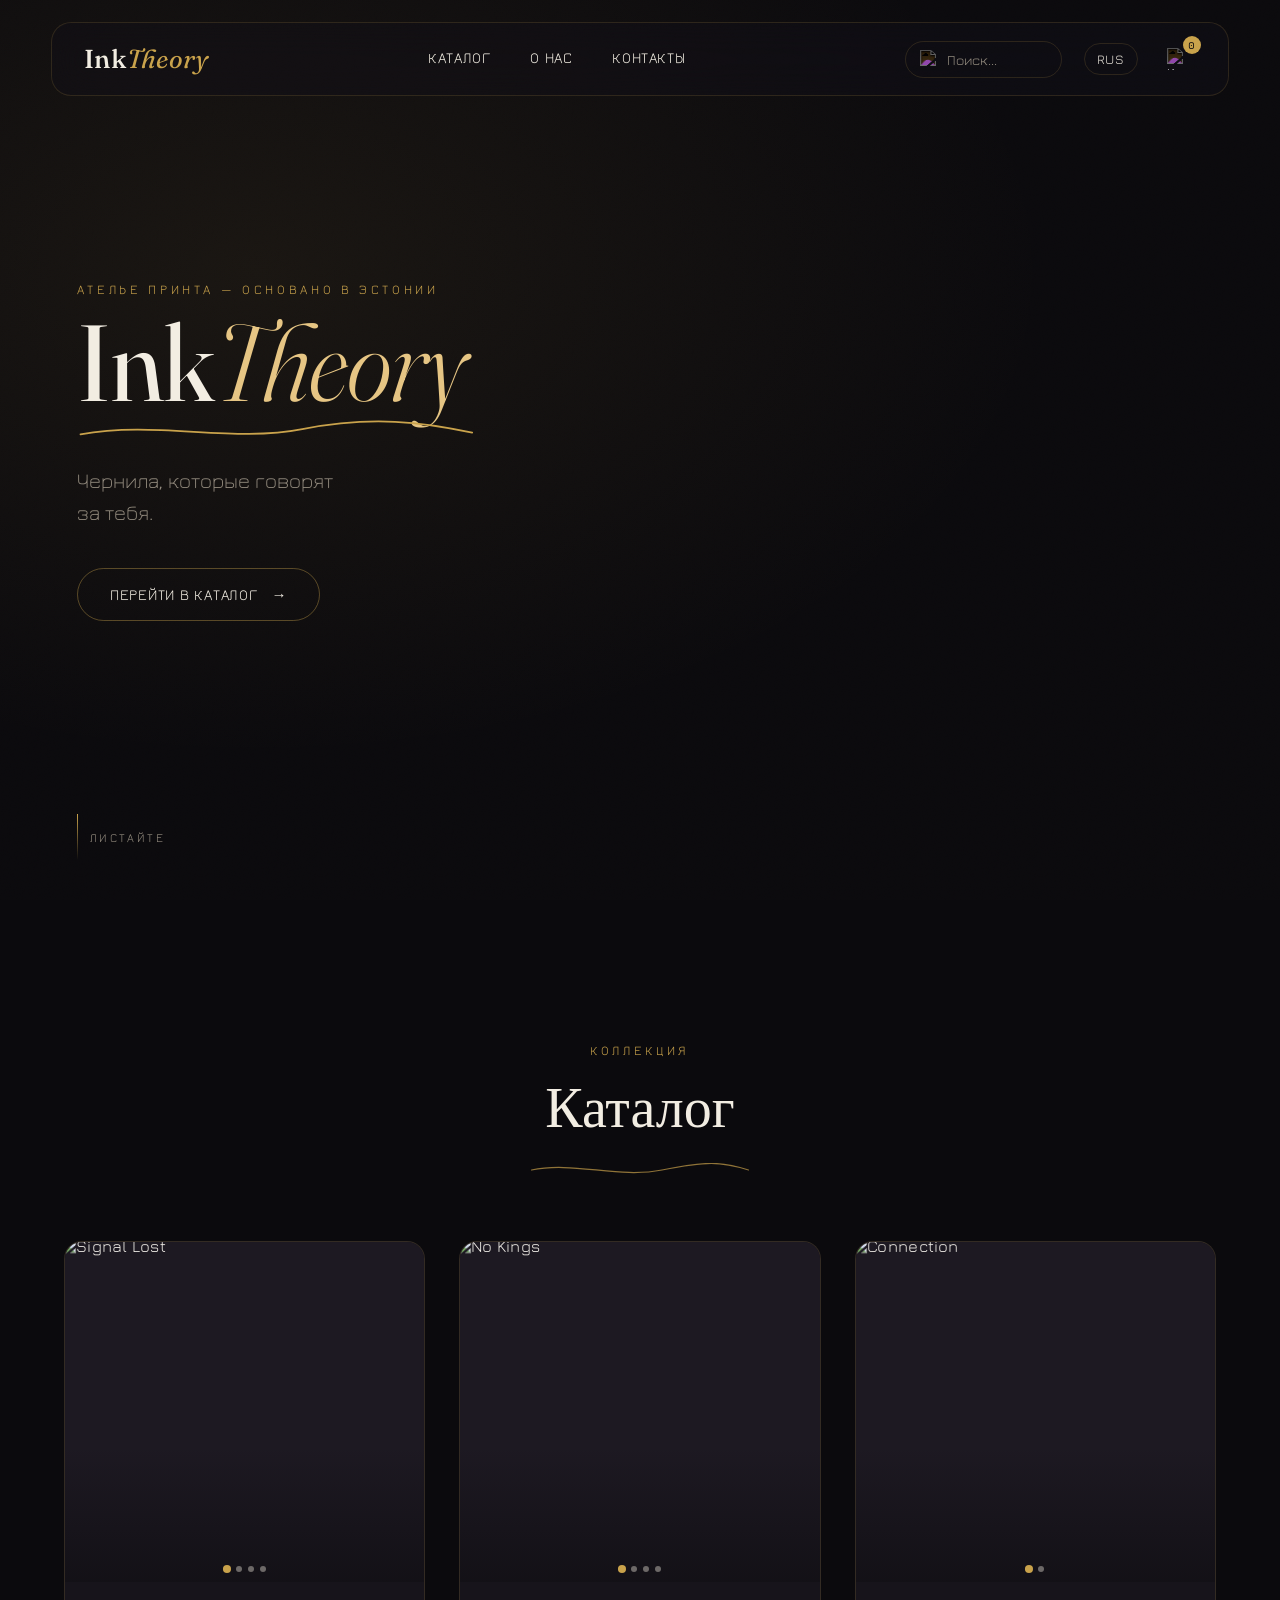
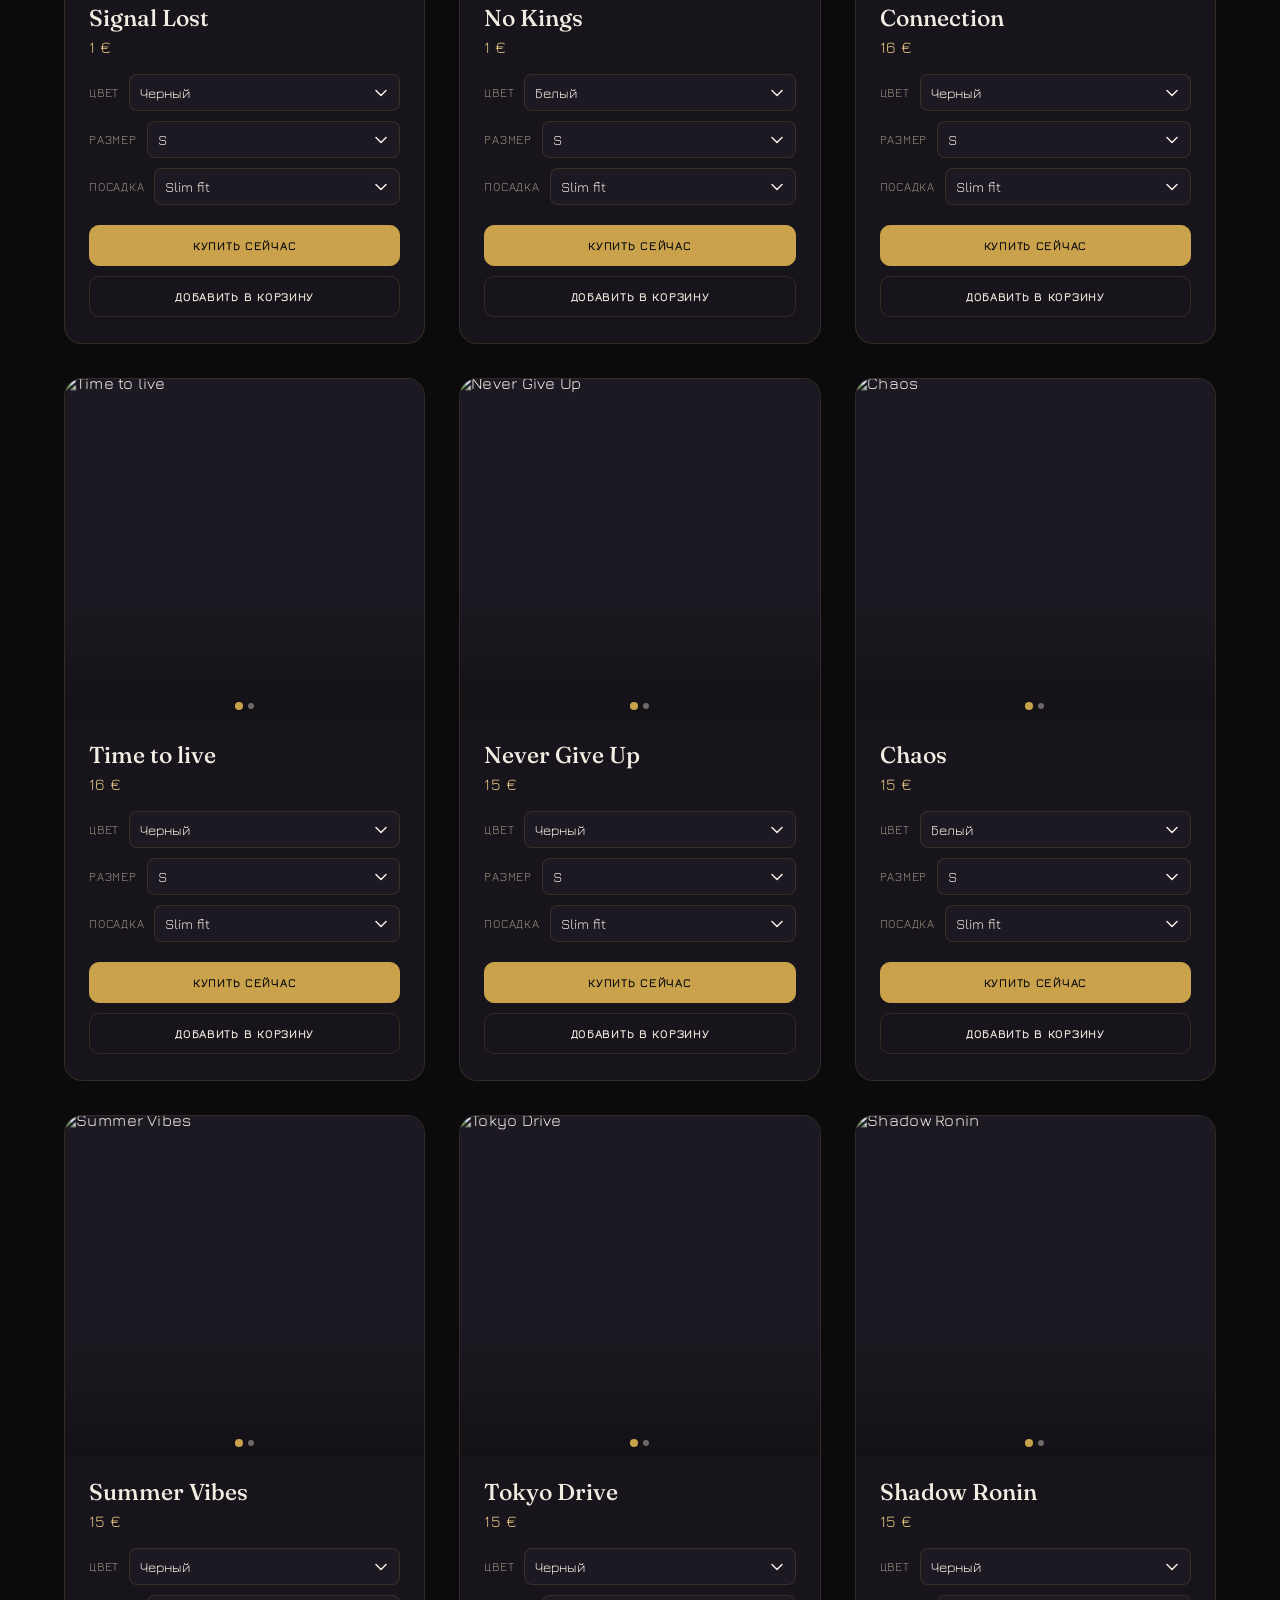
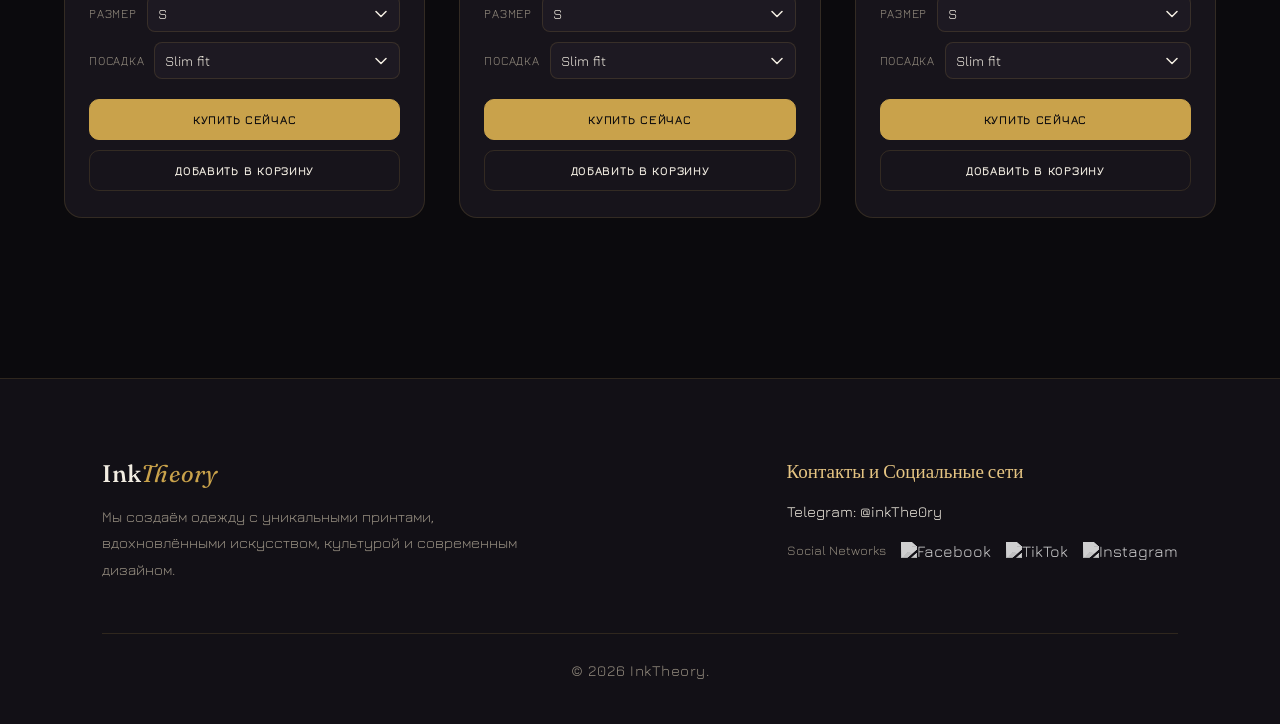
==== commit 5dbca1ef: "Add files via upload" ====
--- a/index.html
+++ b/index.html
@@ -58,19 +58,13 @@
 
     <div class="nav-inner">
 
-        <!-- =====================================================
-             DESKTOP LOGO
-             ===================================================== -->
-
+        <!-- LOGO -->
         <a href="#top" class="logo">
             Ink<em>Theory</em>
         </a>
 
 
-        <!-- =====================================================
-             DESKTOP NAVIGATION
-             ===================================================== -->
-
+        <!-- NAVIGATION -->
         <nav class="nav-links">
 
             <a
@@ -97,14 +91,11 @@
         </nav>
 
 
-        <!-- =====================================================
-             DESKTOP HEADER ICONS
-             ===================================================== -->
-
+        <!-- HEADER ICONS -->
         <div class="header-icons">
 
+
             <!-- SEARCH -->
-
             <div class="search-wrap">
 
                 <img
@@ -129,7 +120,6 @@
 
 
             <!-- LANGUAGE -->
-
             <select
                 id="language-select"
                 aria-label="Выбор языка"
@@ -150,12 +140,14 @@
             </select>
 
 
-            <!-- =================================================
-                 CART
-                 ================================================= -->
+            <!-- ===================================================== -->
+            <!-- КОРЗИНА -->
+            <!-- ===================================================== -->
 
             <div class="cart-wrapper">
 
+
+                <!-- CART BUTTON -->
                 <button
                     type="button"
                     class="cart-trigger"
@@ -176,11 +168,17 @@
                 </button>
 
 
+                <!-- ================================================= -->
+                <!-- CART WINDOW -->
+                <!-- ================================================= -->
+
                 <div
                     class="cart-window"
                     aria-label="Корзина"
                 >
 
+
+                    <!-- CART HEADER -->
                     <div class="cart-header">
 
                         <h3 id="lang-cart-title">
@@ -198,6 +196,10 @@
                     </div>
 
 
+                    <!-- ================================================= -->
+                    <!-- CART ITEMS -->
+                    <!-- ================================================= -->
+
                     <div class="cart-items">
 
                         <p id="lang-cart-empty">
@@ -207,8 +209,14 @@
                     </div>
 
 
+                    <!-- ================================================= -->
+                    <!-- CART SUMMARY -->
+                    <!-- ================================================= -->
+
                     <div class="cart-summary">
 
+
+                        <!-- SUBTOTAL -->
                         <div class="cart-summary-row">
 
                             <span id="lang-cart-subtotal-label">
@@ -222,6 +230,7 @@
                         </div>
 
 
+                        <!-- SHIPPING -->
                         <div class="cart-summary-row">
 
                             <span id="lang-cart-shipping-label">
@@ -235,7 +244,10 @@
                         </div>
 
 
-                        <div class="cart-summary-row cart-summary-total">
+                        <!-- TOTAL -->
+                        <div
+                            class="cart-summary-row cart-summary-total"
+                        >
 
                             <span id="lang-cart-total-label">
                                 Итого
@@ -250,6 +262,10 @@
                     </div>
 
 
+                    <!-- ================================================= -->
+                    <!-- CHECKOUT -->
+                    <!-- ================================================= -->
+
                     <button
                         type="button"
                         class="checkout-btn"
@@ -259,6 +275,10 @@
                     </button>
 
 
+                    <!-- ================================================= -->
+                    <!-- CLEAR CART -->
+                    <!-- ================================================= -->
+
                     <button
                         type="button"
                         class="clear-cart"
@@ -267,176 +287,17 @@
                         Очистить корзину
                     </button>
 
-                </div>
-
-            </div>
+
+                </div>
+
+            </div>
+
 
         </div>
 
-
-        <div class="mobile-header-bar">
-
-            <button
-                type="button"
-                class="mobile-menu-btn"
-                id="mobile-menu-btn"
-                aria-label="Открыть меню"
-                aria-expanded="false"
-            >
-                <span></span>
-                <span></span>
-                <span></span>
-            </button>
-
-            <!-- CENTER: LOGO -->
-            <a
-                href="#top"
-                class="mobile-logo"
-            >
-                Ink<em>Theory</em>
-            </a>
-
-            <!-- RIGHT: LANGUAGE + SEARCH + CART -->
-            <div class="mobile-header-actions">
-
-                <!-- LANGUAGE (mobile) -->
-                <select
-                    id="mobile-language-select"
-                    class="mobile-language-select"
-                    aria-label="Выбор языка"
-                >
-                    <option value="ru">RUS</option>
-                    <option value="en">ENG</option>
-                    <option value="et">EST</option>
-                </select>
-
-                <!-- SEARCH BUTTON -->
-                <button
-                    type="button"
-                    class="mobile-action-btn"
-                    id="mobile-search-btn"
-                    aria-label="Поиск"
-                >
-                    <img
-                        src="search.svg"
-                        alt=""
-                    >
-                </button>
-
-                <!-- CART -->
-                <button
-                    type="button"
-                    class="mobile-action-btn mobile-cart-btn"
-                    id="mobile-cart-btn"
-                    aria-label="Корзина"
-                >
-                    <img
-                        src="shopping-cart.svg"
-                        alt=""
-                    >
-                    <span
-                        class="mobile-cart-count"
-                        id="mobile-cart-count"
-                    >
-                        0
-                    </span>
-                </button>
-
-            </div>
-
-        </div>
+    </div>
 
 </header>
-
-
-<!-- =========================================================
-     MOBILE SEARCH
-     ========================================================= -->
-
-<div
-    class="mobile-search-overlay"
-    id="mobile-search-overlay"
->
-    <div class="mobile-search-box">
-        <div class="mobile-search-input-wrap">
-            <img
-                src="search.svg"
-                alt=""
-            >
-            <input
-                type="text"
-                id="mobile-search-input"
-                placeholder="Поиск..."
-                autocomplete="off"
-            >
-        </div>
-        <div
-            class="mobile-search-results"
-            id="mobile-search-results"
-        ></div>
-    </div>
-</div>
-
-
-<!-- =========================================================
-     MOBILE SIDE MENU
-     ========================================================= -->
-
-<div
-    class="mobile-menu-overlay"
-    id="mobile-menu-overlay"
-></div>
-
-
-<aside
-    class="mobile-side-menu"
-    id="mobile-side-menu"
->
-
-    <div class="mobile-side-menu-header">
-
-        <span class="mobile-side-title">
-            Menu
-        </span>
-
-        <button
-            type="button"
-            class="mobile-side-close"
-            id="mobile-side-close"
-            aria-label="Закрыть меню"
-        >
-            ×
-        </button>
-
-    </div>
-
-
-    <nav class="mobile-side-links">
-
-        <a
-            href="#catalog"
-            id="lang-mobile-catalog"
-        >
-            Каталог
-        </a>
-
-        <a
-            href="#footer"
-            id="lang-mobile-about"
-        >
-            О нас
-        </a>
-
-        <a
-            href="#footer"
-            id="lang-mobile-contacts"
-        >
-            Контакты
-        </a>
-
-    </nav>
-
-</aside>
 
 
 <!-- ============================================================= -->
@@ -609,7 +470,7 @@
                 </h3>
 
                 <p class="product-price">
-                    18 €
+                    1 €
                 </p>
 
 
@@ -776,7 +637,7 @@
                 </h3>
 
                 <p class="product-price">
-                    18 €
+                    1 €
                 </p>
 
 
@@ -1072,6 +933,692 @@
 
                         <select class="color-select">
 
+                            <option value="black">
+                                Черный
+                            </option>
+
+                            <option value="white">
+                                Белый
+                            </option>
+
+                        </select>
+
+                    </div>
+
+
+                    <div class="option-row">
+
+                        <label class="lang-label-size">
+                            Размер
+                        </label>
+
+                        <select>
+
+                            <option>S</option>
+                            <option>M</option>
+                            <option>L</option>
+
+                        </select>
+
+                    </div>
+
+
+                    <div class="option-row">
+
+                        <label class="lang-label-fit">
+                            Посадка
+                        </label>
+
+                        <select class="fit-select">
+
+                            <option value="slim">Slim fit</option>
+                            <option value="regular">Regular</option>
+                            <option value="relaxed">Relaxed</option>
+                            <option value="loose">Loose</option>
+                            <option value="oversize">Oversize</option>
+
+                        </select>
+
+                    </div>
+
+                </div>
+
+
+                <div class="product-buttons">
+
+                    <button
+                        class="buy-btn lang-btn-buy"
+                    >
+                        Купить сейчас
+                    </button>
+
+                    <button
+                        type="button"
+                        class="cart-btn lang-btn-add"
+                    >
+                        Добавить в корзину
+                    </button>
+
+                </div>
+
+            </div>
+
+        </div>
+
+
+        <!-- ===================================================== -->
+        <!-- NEVER GIVE UP -->
+        <!-- ===================================================== -->
+
+        <div
+            class="product-card reveal"
+            data-product-id="never"
+        >
+
+            <div class="product-image-wrap">
+
+                <img
+                    src="images/Never Give Up.png"
+                    alt="Never Give Up"
+                    class="product-image"
+
+                    data-black="images/Never Give Up.png"
+                    data-white=""
+
+                    data-images-black="images/Never Give Up.png, img/never-front.jpg"
+                    data-images-white=""
+                >
+
+                <button
+                    type="button"
+                    class="carousel-btn carousel-prev"
+                    aria-label="Предыдущее фото"
+                >
+                    ‹
+                </button>
+
+                <button
+                    type="button"
+                    class="carousel-btn carousel-next"
+                    aria-label="Следующее фото"
+                >
+                    ›
+                </button>
+
+                <div class="carousel-dots"></div>
+
+            </div>
+
+
+            <div class="product-body">
+
+                <h3 class="lang-p-title">
+                    Never Give Up
+                </h3>
+
+                <p class="product-price">
+                    15 €
+                </p>
+
+
+                <div class="options">
+
+                    <div class="option-row">
+
+                        <label class="lang-label-color">
+                            Цвет
+                        </label>
+
+                        <select class="color-select">
+
+                            <option value="black">
+                                Черный
+                            </option>
+
+                        </select>
+
+                    </div>
+
+
+                    <div class="option-row">
+
+                        <label class="lang-label-size">
+                            Размер
+                        </label>
+
+                        <select>
+
+                            <option>S</option>
+                            <option>M</option>
+
+                        </select>
+
+                    </div>
+
+
+                    <div class="option-row">
+
+                        <label class="lang-label-fit">
+                            Посадка
+                        </label>
+
+                        <select class="fit-select">
+
+                            <option value="slim">Slim fit</option>
+                            <option value="regular">Regular</option>
+                            <option value="relaxed">Relaxed</option>
+                            <option value="loose">Loose</option>
+                            <option value="oversize">Oversize</option>
+
+                        </select>
+
+                    </div>
+
+                </div>
+
+
+                <div class="product-buttons">
+
+                    <button
+                        class="buy-btn lang-btn-buy"
+                        data-paypal-white=""
+                    >
+                        Купить сейчас
+                    </button>
+
+                    <button
+                        type="button"
+                        class="cart-btn lang-btn-add"
+                    >
+                        Добавить в корзину
+                    </button>
+
+                </div>
+
+            </div>
+
+        </div>
+
+
+        <!-- ===================================================== -->
+        <!-- CHAOS -->
+        <!-- ===================================================== -->
+
+        <div
+            class="product-card reveal"
+            data-product-id="chaos"
+        >
+
+            <div class="product-image-wrap">
+
+                <img
+                    src="images/Chaos (2).png"
+                    alt="Chaos"
+                    class="product-image"
+
+                    data-black=""
+                    data-white="images/Chaos (2).png,"
+
+                    data-images-black=""
+                    data-images-white="images/Chaos (2).png, images/chaos-back.png"
+                >
+
+                <button
+                    type="button"
+                    class="carousel-btn carousel-prev"
+                    aria-label="Предыдущее фото"
+                >
+                    ‹
+                </button>
+
+                <button
+                    type="button"
+                    class="carousel-btn carousel-next"
+                    aria-label="Следующее фото"
+                >
+                    ›
+                </button>
+
+                <div class="carousel-dots"></div>
+
+            </div>
+
+
+            <div class="product-body">
+
+                <h3 class="lang-p-title">
+                    Chaos
+                </h3>
+
+                <p class="product-price">
+                    15 €
+                </p>
+
+
+                <div class="options">
+
+                    <div class="option-row">
+
+                        <label class="lang-label-color">
+                            Цвет
+                        </label>
+
+                        <select class="color-select">
+
+                            <option
+                                value="white"
+                                class="lang-color-white"
+                            >
+                                Белый
+                            </option>
+
+                        </select>
+
+                    </div>
+
+
+                    <div class="option-row">
+
+                        <label class="lang-label-size">
+                            Размер
+                        </label>
+
+                        <select>
+
+                            <option>S</option>
+                            <option>M</option>
+
+                        </select>
+
+                    </div>
+
+
+                    <div class="option-row">
+
+                        <label class="lang-label-fit">
+                            Посадка
+                        </label>
+
+                        <select class="fit-select">
+
+                            <option value="slim">Slim fit</option>
+                            <option value="regular">Regular</option>
+                            <option value="relaxed">Relaxed</option>
+                            <option value="loose">Loose</option>
+                            <option value="oversize">Oversize</option>
+
+                        </select>
+
+                    </div>
+
+                </div>
+
+
+                <div class="product-buttons">
+
+                    <button
+                        class="buy-btn lang-btn-buy"
+                        data-paypal-black=""
+                    >
+                        Купить сейчас
+                    </button>
+
+                    <button
+                        type="button"
+                        class="cart-btn lang-btn-add"
+                    >
+                        Добавить в корзину
+                    </button>
+
+                </div>
+
+            </div>
+
+        </div>
+
+
+        <!-- ===================================================== -->
+        <!-- SUMMER VIBES -->
+        <!-- ===================================================== -->
+
+        <div
+            class="product-card reveal"
+            data-product-id="summer"
+        >
+
+            <div class="product-image-wrap">
+
+                <img
+                    src="images/Summer Vibes Black.png"
+                    alt="Summer Vibes"
+                    class="product-image"
+
+                    data-black="images/Summer Vibes Black.png"
+                    data-white="images/Summer Vibes White.png"
+
+                    data-images-black="images/Summer Vibes Black.png, images/summer-fitB.png"
+
+                    data-images-white="images/Summer Vibes White.png, images/summer-fitW.png"
+                >
+
+                <button
+                    type="button"
+                    class="carousel-btn carousel-prev"
+                    aria-label="Предыдущее фото"
+                >
+                    ‹
+                </button>
+
+                <button
+                    type="button"
+                    class="carousel-btn carousel-next"
+                    aria-label="Следующее фото"
+                >
+                    ›
+                </button>
+
+                <div class="carousel-dots"></div>
+
+            </div>
+
+
+            <div class="product-body">
+
+                <h3 class="lang-p-title">
+                    Summer Vibes
+                </h3>
+
+                <p class="product-price">
+                    15 €
+                </p>
+
+
+                <div class="options">
+
+                    <div class="option-row">
+
+                        <label class="lang-label-color">
+                            Цвет
+                        </label>
+
+                        <select class="color-select">
+
+                            <option value="black">
+                                Черный
+                            </option>
+
+                            <option value="white">
+                                Белый
+                            </option>
+
+                        </select>
+
+                    </div>
+
+
+                    <div class="option-row">
+
+                        <label class="lang-label-size">
+                            Размер
+                        </label>
+
+                        <select>
+
+                            <option>S</option>
+                            <option>M</option>
+
+                        </select>
+
+                    </div>
+
+
+                    <div class="option-row">
+
+                        <label class="lang-label-fit">
+                            Посадка
+                        </label>
+
+                        <select class="fit-select">
+
+                            <option value="slim">Slim fit</option>
+                            <option value="regular">Regular</option>
+                            <option value="relaxed">Relaxed</option>
+                            <option value="loose">Loose</option>
+                            <option value="oversize">Oversize</option>
+
+                        </select>
+
+                    </div>
+
+                </div>
+
+
+                <div class="product-buttons">
+
+                    <button
+                        class="buy-btn lang-btn-buy"
+                    >
+                        Купить сейчас
+                    </button>
+
+                    <button
+                        type="button"
+                        class="cart-btn lang-btn-add"
+                    >
+                        Добавить в корзину
+                    </button>
+
+                </div>
+
+            </div>
+
+        </div>
+
+
+        <!-- ===================================================== -->
+        <!-- TOKYO DRIVE -->
+        <!-- ===================================================== -->
+
+        <div
+            class="product-card reveal"
+            data-product-id="drive"
+        >
+
+            <div class="product-image-wrap">
+
+                <img
+                    src="images/Tokyo Drive Black.png"
+                    alt="Tokyo Drive"
+                    class="product-image"
+
+                    data-black="images/Tokyo Drive Black.png"
+                    data-white="images/Tokyo Drive White.png"
+
+                    data-images-black="images/Tokyo Drive Black.png, images/tokyoB-front.png"
+
+                    data-images-white="images/Tokyo Drive White.png, images/tokyoW-front.png"
+                >
+
+                <button
+                    type="button"
+                    class="carousel-btn carousel-prev"
+                    aria-label="Предыдущее фото"
+                >
+                    ‹
+                </button>
+
+                <button
+                    type="button"
+                    class="carousel-btn carousel-next"
+                    aria-label="Следующее фото"
+                >
+                    ›
+                </button>
+
+                <div class="carousel-dots"></div>
+
+            </div>
+
+
+            <div class="product-body">
+
+                <h3 class="lang-p-title">
+                    Tokyo Drive
+                </h3>
+
+                <p class="product-price">
+                    15 €
+                </p>
+
+
+                <div class="options">
+
+                    <div class="option-row">
+
+                        <label class="lang-label-color">
+                            Цвет
+                        </label>
+
+                        <select class="color-select">
+
+                            <option value="black">
+                                Черный
+                            </option>
+
+                            <option value="white">
+                                Белый
+                            </option>
+
+                        </select>
+
+                    </div>
+
+
+                    <div class="option-row">
+
+                        <label class="lang-label-size">
+                            Размер
+                        </label>
+
+                        <select>
+
+                            <option>S</option>
+                            <option>M</option>
+
+                        </select>
+
+                    </div>
+
+
+                    <div class="option-row">
+
+                        <label class="lang-label-fit">
+                            Посадка
+                        </label>
+
+                        <select class="fit-select">
+
+                            <option value="slim">Slim fit</option>
+                            <option value="regular">Regular</option>
+                            <option value="relaxed">Relaxed</option>
+                            <option value="loose">Loose</option>
+                            <option value="oversize">Oversize</option>
+
+                        </select>
+
+                    </div>
+
+                </div>
+
+
+                <div class="product-buttons">
+
+                    <button
+                        class="buy-btn lang-btn-buy"
+                    >
+                        Купить сейчас
+                    </button>
+
+                    <button
+                        type="button"
+                        class="cart-btn lang-btn-add"
+                    >
+                        Добавить в корзину
+                    </button>
+
+                </div>
+
+            </div>
+
+        </div>
+
+
+        <!-- ===================================================== -->
+        <!-- SHADOW RONIN -->
+        <!-- ===================================================== -->
+
+        <div
+            class="product-card reveal"
+            data-product-id="samurai"
+        >
+
+            <div class="product-image-wrap">
+
+                <img
+                    src="images/Shadow ronin Black.png"
+                    alt="Shadow Ronin"
+                    class="product-image"
+
+                    data-black="images/Shadow ronin Black.png"
+                    data-white=""
+
+                    data-images-black="images/Shadow ronin Black.png, img/Shadow Ronin-front.png"
+
+                    data-images-white=""
+                >
+
+                <button
+                    type="button"
+                    class="carousel-btn carousel-prev"
+                    aria-label="Предыдущее фото"
+                >
+                    ‹
+                </button>
+
+                <button
+                    type="button"
+                    class="carousel-btn carousel-next"
+                    aria-label="Следующее фото"
+                >
+                    ›
+                </button>
+
+                <div class="carousel-dots"></div>
+
+            </div>
+
+
+            <div class="product-body">
+
+                <h3 class="lang-p-title">
+                    Shadow Ronin
+                </h3>
+
+                <p class="product-price">
+                    15 €
+                </p>
+
+
+                <div class="options">
+
+                    <div class="option-row">
+
+                        <label class="lang-label-color">
+                            Цвет
+                        </label>
+
+                        <select class="color-select">
+
                             <option
                                 value="black"
                                 class="lang-color-black"
@@ -1079,12 +1626,6 @@
                                 Черный
                             </option>
 
-                            <option
-                                value="white"
-                                class="lang-color-white"
-                            >
-                                Белый
-                            </option>
                         </select>
 
                     </div>
@@ -1100,7 +1641,6 @@
 
                             <option>S</option>
                             <option>M</option>
-                            <option>L</option>
 
                         </select>
 
@@ -1132,6 +1672,7 @@
 
                     <button
                         class="buy-btn lang-btn-buy"
+                        data-paypal-white=""
                     >
                         Купить сейчас
                     </button>
@@ -1150,687 +1691,6 @@
         </div>
 
 
-        <!-- ===================================================== -->
-        <!-- NEVER GIVE UP -->
-        <!-- ===================================================== -->
-
-        <div
-            class="product-card reveal"
-            data-product-id="never"
-        >
-
-            <div class="product-image-wrap">
-
-                <img
-                    src="images/Never Give Up.png"
-                    alt="Never Give Up"
-                    class="product-image"
-
-                    data-black="images/Never Give Up.png"
-                    data-white=""
-
-                    data-images-black="images/Never Give Up.png, img/never-front.jpg"
-                    data-images-white=""
-                >
-
-                <button
-                    type="button"
-                    class="carousel-btn carousel-prev"
-                    aria-label="Предыдущее фото"
-                >
-                    ‹
-                </button>
-
-                <button
-                    type="button"
-                    class="carousel-btn carousel-next"
-                    aria-label="Следующее фото"
-                >
-                    ›
-                </button>
-
-                <div class="carousel-dots"></div>
-
-            </div>
-
-
-            <div class="product-body">
-
-                <h3 class="lang-p-title">
-                    Never Give Up
-                </h3>
-
-                <p class="product-price">
-                    15 €
-                </p>
-
-
-                <div class="options">
-
-                    <div class="option-row">
-
-                        <label class="lang-label-color">
-                            Цвет
-                        </label>
-
-                        <select class="color-select">
-
-                               <option
-                                value="black"
-                                class="lang-color-black"
-                            >
-                                Черный
-                            </option>
-
-                            <option
-                                value="white"
-                                class="lang-color-white"
-                            >
-                                Белый
-                            </option>   
-
-                        </select>
-
-                    </div>
-
-
-                    <div class="option-row">
-
-                        <label class="lang-label-size">
-                            Размер
-                        </label>
-
-                        <select>
-
-                            <option>S</option>
-                            <option>M</option>
-
-                        </select>
-
-                    </div>
-
-
-                    <div class="option-row">
-
-                        <label class="lang-label-fit">
-                            Посадка
-                        </label>
-
-                        <select class="fit-select">
-
-                            <option value="slim">Slim fit</option>
-                            <option value="regular">Regular</option>
-                            <option value="relaxed">Relaxed</option>
-                            <option value="loose">Loose</option>
-                            <option value="oversize">Oversize</option>
-
-                        </select>
-
-                    </div>
-
-                </div>
-
-
-                <div class="product-buttons">
-
-                    <button
-                        class="buy-btn lang-btn-buy"
-                        data-paypal-white=""
-                    >
-                        Купить сейчас
-                    </button>
-
-                    <button
-                        type="button"
-                        class="cart-btn lang-btn-add"
-                    >
-                        Добавить в корзину
-                    </button>
-
-                </div>
-
-            </div>
-
-        </div>
-
-
-        <!-- ===================================================== -->
-        <!-- CHAOS -->
-        <!-- ===================================================== -->
-
-        <div
-            class="product-card reveal"
-            data-product-id="chaos"
-        >
-
-            <div class="product-image-wrap">
-
-                <img
-                    src="images/Chaos (2).png"
-                    alt="Chaos"
-                    class="product-image"
-
-                    data-black=""
-                    data-white="images/Chaos (2).png,"
-
-                    data-images-black=""
-                    data-images-white="images/Chaos (2).png, images/chaos-back.png"
-                >
-
-                <button
-                    type="button"
-                    class="carousel-btn carousel-prev"
-                    aria-label="Предыдущее фото"
-                >
-                    ‹
-                </button>
-
-                <button
-                    type="button"
-                    class="carousel-btn carousel-next"
-                    aria-label="Следующее фото"
-                >
-                    ›
-                </button>
-
-                <div class="carousel-dots"></div>
-
-            </div>
-
-
-            <div class="product-body">
-
-                <h3 class="lang-p-title">
-                    Chaos
-                </h3>
-
-                <p class="product-price">
-                    15 €
-                </p>
-
-
-                <div class="options">
-
-                    <div class="option-row">
-
-                        <label class="lang-label-color">
-                            Цвет
-                        </label>
-
-                        <select class="color-select">
-
-                            <option
-                                value="white"
-                                class="lang-color-white"
-                            >
-                                Белый
-                            </option>
-
-                        </select>
-
-                    </div>
-
-
-                    <div class="option-row">
-
-                        <label class="lang-label-size">
-                            Размер
-                        </label>
-
-                        <select>
-
-                            <option>S</option>
-                            <option>M</option>
-
-                        </select>
-
-                    </div>
-
-
-                    <div class="option-row">
-
-                        <label class="lang-label-fit">
-                            Посадка
-                        </label>
-
-                        <select class="fit-select">
-
-                            <option value="slim">Slim fit</option>
-                            <option value="regular">Regular</option>
-                            <option value="relaxed">Relaxed</option>
-                            <option value="loose">Loose</option>
-                            <option value="oversize">Oversize</option>
-
-                        </select>
-
-                    </div>
-
-                </div>
-
-
-                <div class="product-buttons">
-
-                    <button
-                        class="buy-btn lang-btn-buy"
-                        data-paypal-black=""
-                    >
-                        Купить сейчас
-                    </button>
-
-                    <button
-                        type="button"
-                        class="cart-btn lang-btn-add"
-                    >
-                        Добавить в корзину
-                    </button>
-
-                </div>
-
-            </div>
-
-        </div>
-
-
-        <!-- ===================================================== -->
-        <!-- SUMMER VIBES -->
-        <!-- ===================================================== -->
-
-        <div
-            class="product-card reveal"
-            data-product-id="summer"
-        >
-
-            <div class="product-image-wrap">
-
-                <img
-                    src="images/Summer Vibes Black.png"
-                    alt="Summer Vibes"
-                    class="product-image"
-
-                    data-black="images/Summer Vibes Black.png"
-                    data-white="images/Summer Vibes White.png"
-
-                    data-images-black="images/Summer Vibes Black.png, images/summer-fitB.png"
-
-                    data-images-white="images/Summer Vibes White.png, images/summer-fitW.png"
-                >
-
-                <button
-                    type="button"
-                    class="carousel-btn carousel-prev"
-                    aria-label="Предыдущее фото"
-                >
-                    ‹
-                </button>
-
-                <button
-                    type="button"
-                    class="carousel-btn carousel-next"
-                    aria-label="Следующее фото"
-                >
-                    ›
-                </button>
-
-                <div class="carousel-dots"></div>
-
-            </div>
-
-
-            <div class="product-body">
-
-                <h3 class="lang-p-title">
-                    Summer Vibes
-                </h3>
-
-                <p class="product-price">
-                    15 €
-                </p>
-
-
-                <div class="options">
-
-                    <div class="option-row">
-
-                        <label class="lang-label-color">
-                            Цвет
-                        </label>
-
-                        <select class="color-select">
-
-                           <option
-                                value="black"
-                                class="lang-color-black"
-                            >
-                                Черный
-                            </option>
-
-                            <option
-                                value="white"
-                                class="lang-color-white"
-                            >
-                                Белый
-                            </option>
-
-                        </select>
-
-                    </div>
-
-
-                    <div class="option-row">
-
-                        <label class="lang-label-size">
-                            Размер
-                        </label>
-
-                        <select>
-
-                            <option>S</option>
-                            <option>M</option>
-
-                        </select>
-
-                    </div>
-
-
-                    <div class="option-row">
-
-                        <label class="lang-label-fit">
-                            Посадка
-                        </label>
-
-                        <select class="fit-select">
-
-                            <option value="slim">Slim fit</option>
-                            <option value="regular">Regular</option>
-                            <option value="relaxed">Relaxed</option>
-                            <option value="loose">Loose</option>
-                            <option value="oversize">Oversize</option>
-
-                        </select>
-
-                    </div>
-
-                </div>
-
-
-                <div class="product-buttons">
-
-                    <button
-                        class="buy-btn lang-btn-buy"
-                    >
-                        Купить сейчас
-                    </button>
-
-                    <button
-                        type="button"
-                        class="cart-btn lang-btn-add"
-                    >
-                        Добавить в корзину
-                    </button>
-
-                </div>
-
-            </div>
-
-        </div>
-
-
-        <!-- ===================================================== -->
-        <!-- TOKYO DRIVE -->
-        <!-- ===================================================== -->
-
-        <div
-            class="product-card reveal"
-            data-product-id="drive"
-        >
-
-            <div class="product-image-wrap">
-
-                <img
-                    src="images/Tokyo Drive Black.png"
-                    alt="Tokyo Drive"
-                    class="product-image"
-
-                    data-black="images/Tokyo Drive Black.png"
-                    data-white="images/Tokyo Drive White.png"
-
-                    data-images-black="images/Tokyo Drive Black.png, images/tokyoB-front.png"
-
-                    data-images-white="images/Tokyo Drive White.png, images/tokyoW-front.png"
-                >
-
-                <button
-                    type="button"
-                    class="carousel-btn carousel-prev"
-                    aria-label="Предыдущее фото"
-                >
-                    ‹
-                </button>
-
-                <button
-                    type="button"
-                    class="carousel-btn carousel-next"
-                    aria-label="Следующее фото"
-                >
-                    ›
-                </button>
-
-                <div class="carousel-dots"></div>
-
-            </div>
-
-
-            <div class="product-body">
-
-                <h3 class="lang-p-title">
-                    Tokyo Drive
-                </h3>
-
-                <p class="product-price">
-                    15 €
-                </p>
-
-
-                <div class="options">
-
-                    <div class="option-row">
-
-                        <label class="lang-label-color">
-                            Цвет
-                        </label>
-
-                        <select class="color-select">
-
-                            <option
-                                value="black"
-                                class="lang-color-black"
-                            >
-                                Черный
-                            </option>
-
-                            <option
-                                value="white"
-                                class="lang-color-white"
-                            >
-                                Белый
-                            </option>
-
-                        </select>
-
-                    </div>
-
-
-                    <div class="option-row">
-
-                        <label class="lang-label-size">
-                            Размер
-                        </label>
-
-                        <select>
-                            <option>S</option>
-                            <option>M</option>
-                        </select>
-                    </div>
-
-
-                    <div class="option-row">
-
-                        <label class="lang-label-fit">
-                            Посадка
-                        </label>
-
-                        <select class="fit-select">
-
-                            <option value="slim">Slim fit</option>
-                            <option value="regular">Regular</option>
-                            <option value="relaxed">Relaxed</option>
-                            <option value="loose">Loose</option>
-                            <option value="oversize">Oversize</option>
-
-                        </select>
-                    </div>
-                </div>
-
-
-                <div class="product-buttons">
-
-                    <button
-                        class="buy-btn lang-btn-buy"
-                    >
-                        Купить сейчас
-                    </button>
-
-                    <button
-                        type="button"
-                        class="cart-btn lang-btn-add"
-                    >
-                        Добавить в корзину
-                    </button>
-                </div>
-            </div>
-        </div>
-
-
-        <!-- ===================================================== -->
-        <!-- SHADOW RONIN -->
-        <!-- ===================================================== -->
-
-        <div
-            class="product-card reveal"
-            data-product-id="samurai"
-        >
-
-            <div class="product-image-wrap">
-
-                <img
-                    src="images/Shadow ronin Black.png"
-                    alt="Shadow Ronin"
-                    class="product-image"
-
-                    data-black="images/Shadow ronin Black.png"
-                    data-white=""
-
-                    data-images-black="images/Shadow ronin Black.png, img/Shadow Ronin-front.png"
-
-                    data-images-white=""
-                >
-
-                <button
-                    type="button"
-                    class="carousel-btn carousel-prev"
-                    aria-label="Предыдущее фото"
-                >
-                    ‹
-                </button>
-
-                <button
-                    type="button"
-                    class="carousel-btn carousel-next"
-                    aria-label="Следующее фото"
-                >
-                    ›
-                </button>
-                <div class="carousel-dots"></div>
-            </div>
-
-            <div class="product-body">
-
-                <h3 class="lang-p-title">
-                    Shadow Ronin
-                </h3>
-
-                <p class="product-price">
-                    15 €
-                </p>
-
-
-                <div class="options">
-                    <div class="option-row">
-                        <label class="lang-label-color">
-                            Цвет
-                        </label>
-                        <select class="color-select">
-
-                            <option
-                                value="black"
-                                class="lang-color-black"
-                            >
-                                Черный
-                            </option>
-                        </select>
-                    </div>
-
-
-                    <div class="option-row">
-
-                        <label class="lang-label-size">
-                            Размер
-                        </label>
-
-                        <select>
-                            <option>S</option>
-                            <option>M</option>
-                        </select>
-                    </div>
-
-                    <div class="option-row">
-
-                        <label class="lang-label-fit">
-                            Посадка
-                        </label>
-
-                        <select class="fit-select">
-
-                            <option value="slim">Slim fit</option>
-                            <option value="regular">Regular</option>
-                            <option value="relaxed">Relaxed</option>
-                            <option value="loose">Loose</option>
-                            <option value="oversize">Oversize</option>
-
-                        </select>
-                    </div>
-                </div>
-
-
-                <div class="product-buttons">
-
-                    <button
-                        class="buy-btn lang-btn-buy"
-                        data-paypal-white=""
-                    >
-                        Купить сейчас
-                    </button>
-
-                    <button
-                        type="button"
-                        class="cart-btn lang-btn-add"
-                    >
-                        Добавить в корзину
-                    </button>
-
-                </div>
-            </div>
-        </div>
     </div>
 
 </section>
@@ -1846,10 +1706,9 @@
             <div class="footer-about reveal">
                 <div class="logo footer-logo">Ink<em>Theory</em></div>
                 <p id="lang-footer-about">
-                   Мы используем футболки H&M из 100% хлопка, и качетвенной плотной ткани
-                   обеспечивающей комфорт и долговечность. 
-                   Печать наносится с помощью высококачественной технологии DTF (Direct to Film), которая
-                   позволяет получить яркое и детализированное изображение с высокой стойкостью. 
+                    Мы создаём одежду с уникальными принтами,
+                    вдохновлёнными искусством, культурой и
+                    современным дизайном.
                 </p>
             </div>
 
--- a/style.css
+++ b/style.css
@@ -164,7 +164,6 @@
 
 .search-wrap {
     position: relative;
-    z-index: 10;
     display: flex;
     align-items: center;
     gap: 8px;
@@ -185,7 +184,7 @@
     border-radius: 14px;
     padding: 8px;
     box-shadow: var(--shadow-soft);
-    z-index: 100002;
+    z-index: 1001;
     opacity: 0;
     transform: translateY(-6px);
     transition: opacity 0.25s var(--ease), transform 0.25s var(--ease);
@@ -926,60 +925,49 @@
         content: "";
         position: fixed;
         inset: 0;
-
         background: rgba(0, 0, 0, .62);
-
         z-index: 9998;
-
-        backdrop-filter: blur(3px);
-        -webkit-backdrop-filter: blur(3px);
-
+        backdrop-filter: blur(2px);
+        -webkit-backdrop-filter: blur(2px);
         pointer-events: none;
     }
 
-    /* Запрещаем странице скроллиться под корзиной */
-    body.cart-open {
-        overflow: hidden;
-    }
-
-    /* =====================================================
-       КОРЗИНА СВЕРХУ
-       ===================================================== */
+    /*
+       MOBILE CART — верхняя шторка (top sheet).
+       Переносится в <body> через JS (placeCartWindow),
+       поэтому position:fixed считается от экрана,
+       а не от родителей с transform/filter.
+    */
 
     .cart-window {
         display: none;
 
         position: fixed !important;
+        z-index: 100000 !important;
 
         top: 0 !important;
         left: 0 !important;
         right: 0 !important;
         bottom: auto !important;
 
-        width: 100% !important;
-        max-width: 100% !important;
+        width: 100%;
+        max-width: none;
 
         height: auto;
-        max-height: 82vh;
+        max-height: 80vh;
 
         margin: 0;
-
-        padding: 16px 16px 18px;
-
+        padding: 16px;
         padding-top: max(16px, env(safe-area-inset-top));
 
         box-sizing: border-box;
 
         background: var(--surface);
-
         border: 1px solid var(--border);
         border-top: none;
-
         border-radius: 0 0 20px 20px;
 
-        box-shadow: 0 10px 40px rgba(0, 0, 0, .5);
-
-        z-index: 100000 !important;
+        box-shadow: 0 10px 40px rgba(0, 0, 0, .45);
 
         display: flex;
         flex-direction: column;
@@ -987,334 +975,146 @@
         overflow: hidden;
 
         opacity: 0;
-
-        transform: translateY(-105%);
-
-        transition:
-            transform .3s var(--ease),
-            opacity .25s ease;
-    }
-
-    /* Открытая корзина */
+        transform: translateY(-100%);
+        transition: transform .3s var(--ease), opacity .3s var(--ease);
+    }
+
     .cart-window.active {
         display: flex !important;
-
         opacity: 1 !important;
-
+        visibility: visible !important;
         transform: translateY(0) !important;
-
         animation: none !important;
     }
 
-    /* =====================================================
-       ДЕКОРАТИВНАЯ ПОЛОСКА
-       ===================================================== */
-
-    .cart-window::before {
-        content: "";
-
-        width: 42px;
-        height: 4px;
-
-        margin: 0 auto 10px;
-
-        flex: 0 0 auto;
-
-        border-radius: 999px;
-
-        background: rgba(201, 162, 75, .35);
-    }
-
-    /* =====================================================
-       HEADER
-       ===================================================== */
-
+    /* Шапка корзины */
     .cart-header {
         flex: 0 0 auto;
 
-        margin: 0 0 12px;
+        position: static;
+
+        margin: 0 0 15px;
         padding: 0 0 12px;
 
-        display: flex;
-        align-items: center;
-        justify-content: space-between;
+        background: var(--surface);
 
         border-bottom: 1px solid rgba(201, 162, 75, .25);
-
-        background: var(--surface);
     }
 
     .cart-header h3 {
-        font-size: 20px;
-        margin: 0;
+        font-size: 19px;
     }
 
     .cart-close {
-        width: 40px;
-        height: 40px;
-
-        flex: 0 0 40px;
-
-        border-radius: 50%;
-
-        background: var(--surface-2);
-
-        color: var(--text-muted);
-
-        font-size: 30px;
-
-        -webkit-tap-highlight-color: transparent;
-    }
-
-    .cart-close:active {
-        background: rgba(201, 162, 75, .15);
-        color: var(--gold-bright);
-    }
-
-    /* =====================================================
-       СПИСОК ТОВАРОВ
-       ===================================================== */
-
+        width: 38px;
+        height: 38px;
+        flex: 0 0 38px;
+        font-size: 34px;
+    }
+
+    /* Товары — единственный скроллящийся блок */
     .cart-items {
         flex: 1 1 auto;
-
         min-height: 0;
-
         width: 100%;
 
-        max-height: none;
-
         overflow-y: auto;
-        overflow-x: hidden;
-
-        padding-right: 3px;
-
         -webkit-overflow-scrolling: touch;
-
         overscroll-behavior: contain;
 
-        scrollbar-width: thin;
-        scrollbar-color: rgba(201, 162, 75, .5) transparent;
-    }
-
-    .cart-items::-webkit-scrollbar {
-        width: 4px;
-    }
-
-    .cart-items::-webkit-scrollbar-track {
-        background: transparent;
-    }
-
-    .cart-items::-webkit-scrollbar-thumb {
-        background: rgba(201, 162, 75, .5);
-        border-radius: 10px;
-    }
-
-    /* =====================================================
-       ТОВАР
-       ===================================================== */
+        padding-right: 0;
+    }
 
     .cart-product {
         width: 100%;
         min-width: 0;
-
-        gap: 10px;
-
-        margin-bottom: 12px;
-        padding-bottom: 12px;
-
-        display: flex;
+        gap: 9px;
         align-items: center;
     }
 
     .cart-img {
-        width: 64px;
-        height: 78px;
-
-        flex: 0 0 64px;
-
-        border-radius: 9px;
+        width: 68px;
+        height: 82px;
+        flex: 0 0 68px;
     }
 
     .cart-info {
         min-width: 0;
         flex: 1 1 auto;
-
-        gap: 4px;
     }
 
     .cart-product-name {
         max-width: 100%;
-
-        font-size: 14px;
-
-        white-space: nowrap;
-        overflow: hidden;
-        text-overflow: ellipsis;
-    }
-
-    .cart-info small {
-        font-size: 11px;
-    }
-
-    /* Нижняя часть товара */
+    }
+
     .cart-product-bottom {
         min-width: 0;
-
-        display: flex;
-        align-items: center;
-        justify-content: space-between;
-
-        gap: 7px;
-
-        margin-top: 5px;
-    }
-
-    .cart-product-bottom b {
-        font-size: 14px;
-        white-space: nowrap;
-    }
-
-    /* =====================================================
-       КОЛИЧЕСТВО
-       ===================================================== */
-
+        flex-wrap: wrap;
+    }
+
+    /* Маленький простой красный крестик удаления */
+    .remove-item {
+        width: 18px;
+        height: 18px;
+        flex: 0 0 18px;
+
+        padding: 0;
+
+        background: transparent !important;
+        color: #ff3b30 !important;
+
+        font-size: 13px;
+        line-height: 18px;
+
+        border: 0;
+        border-radius: 0;
+
+        transition: none !important;
+        transform: none !important;
+        opacity: 1 !important;
+        box-shadow: none !important;
+    }
+
+    .remove-item:hover,
+    .remove-item:focus,
+    .remove-item:active {
+        background: transparent !important;
+        color: #ff3b30 !important;
+        transform: none !important;
+        opacity: 1 !important;
+        box-shadow: none !important;
+        outline: none;
+    }
+
+    /* Количество */
     .cart-quantity {
-        height: 36px;
-
         flex: 0 0 auto;
-
-        border-radius: 9px;
-    }
-
-    .qty-btn {
-        width: 36px;
-        height: 36px;
-
-        font-size: 18px;
-
-        -webkit-tap-highlight-color: transparent;
-    }
-
-    .qty-value {
-        min-width: 30px;
-        font-size: 13px;
-    }
-
-    /* =====================================================
-       УДАЛИТЬ
-       ===================================================== */
-
-    .remove-item {
-        width: 30px;
-        height: 30px;
-
-        flex: 0 0 30px;
-
-        font-size: 16px;
-
-        color: #ff3b30 !important;
-
-        -webkit-tap-highlight-color: transparent;
-    }
-
-    .remove-item:active {
-        opacity: .6 !important;
-    }
-
-    /* =====================================================
-       ИТОГ
-       ===================================================== */
-
-    .cart-summary {
-        flex: 0 0 auto;
-
-        margin-top: 10px;
-        padding-top: 12px;
-
-        background: var(--surface);
-
-        border-top: 1px solid var(--border);
-    }
-
-    .cart-summary-row {
-        margin-bottom: 7px;
-        font-size: 13px;
-    }
-
-    .cart-summary-total {
-        margin-top: 9px;
-        padding-top: 10px;
-
-        font-size: 15px;
-    }
-
-    .cart-summary-total strong {
-        font-size: 18px;
-    }
-
-    /* =====================================================
-       PAYPAL
-       ===================================================== */
-
+    }
+
+    /* Кнопки и итог — закреплены снизу, не скроллятся */
+    .cart-summary,
     .cart-paypal {
         flex: 0 0 auto;
-
-        margin-top: 12px;
-    }
-
-    .cart-paypal-title {
-        margin-bottom: 7px;
-        font-size: 10px;
-    }
-
+    }
+
+    .checkout-btn,
+    .clear-cart,
     #paypal-cart-buttons {
         width: 100%;
         max-width: 100%;
     }
 
-    /* =====================================================
-       КНОПКИ
-       ===================================================== */
-
     .checkout-btn,
     .clear-cart {
-
-        width: 100%;
-
-        min-height: 46px;
-
-        margin-left: 0;
-        margin-right: 0;
-
-        padding: 12px 14px;
-
-        border-radius: 11px;
-
-        font-size: 12px;
-
-        -webkit-tap-highlight-color: transparent;
-    }
-
-    .checkout-btn {
-        margin-top: 10px;
-        margin-bottom: 7px;
-    }
-
-    .clear-cart {
-        margin-top: 7px;
-    }
-
-    .checkout-btn:active {
-        transform: scale(.985);
-    }
-
-    /* Кнопки товара */
+        min-height: 44px;
+        flex: 0 0 auto;
+    }
+
     .product-buttons {
         width: 100%;
         flex-direction: column;
-        gap: 7px;
-    }
+    }
+
 }
 
 
@@ -1325,85 +1125,50 @@
 @media (max-width: 380px) {
 
     .cart-window {
-        max-height: 88vh;
-
-        padding-left: 12px;
-        padding-right: 12px;
-        padding-bottom: 14px;
-
-        border-radius: 0 0 18px 18px;
+        max-height: 85vh;
+        padding: 12px;
+        padding-top: max(12px, env(safe-area-inset-top));
+        border-radius: 0 0 16px 16px;
     }
 
     .cart-header {
-        margin-bottom: 10px;
-        padding-bottom: 10px;
+        margin: 0 0 14px;
+        padding: 0 0 10px;
     }
 
     .cart-header h3 {
-        font-size: 19px;
+        font-size: 18px;
     }
 
     .cart-close {
-        width: 38px;
-        height: 38px;
-
-        flex-basis: 38px;
-
-        font-size: 28px;
-    }
-
-    .cart-product {
-        gap: 8px;
-
-        margin-bottom: 10px;
-        padding-bottom: 10px;
+        width: 36px;
+        height: 36px;
+        flex: 0 0 36px;
+        font-size: 32px;
     }
 
     .cart-img {
-        width: 54px;
-        height: 66px;
-
-        flex-basis: 54px;
+        width: 48px;
+        height: 60px;
+        flex: 0 0 48px;
     }
 
     .cart-product-name {
-        font-size: 13px;
-    }
-
-    .cart-info small {
-        font-size: 10px;
+        max-width: 130px;
     }
 
     .cart-product-bottom b {
-        font-size: 13px;
-    }
-
-    .cart-quantity {
-        height: 34px;
-    }
-
-    .qty-btn {
-        width: 34px;
-        height: 34px;
-    }
-
-    .qty-value {
-        min-width: 27px;
+        font-size: 12px;
     }
 
     .remove-item {
-        width: 28px;
-        height: 28px;
-        flex-basis: 28px;
-        font-size: 15px;
-    }
-
-    .checkout-btn,
-    .clear-cart {
-        min-height: 44px;
-        font-size: 11px;
-    }
-}
+        width: 17px;
+        height: 17px;
+        flex: 0 0 17px;
+        font-size: 12px;
+    }
+}
+
 
 
 
@@ -1942,534 +1707,195 @@
     transform: translateY(0);
 }
 
-/* =========================================================
-   INKTHEORY — MOBILE HEADER / MENU / SEARCH
-   FINAL FIX (v2)
-   ========================================================= */
-
-
-/* =========================================================
-   DESKTOP — MOBILE ELEMENTS HIDDEN
-   ========================================================= */
-
-.mobile-header-bar,
-.mobile-search-overlay,
-.mobile-menu-overlay,
-.mobile-side-menu {
-    display: none;
-}
-
-
-/* =========================================================
-   MOBILE
-   ========================================================= */
-
-@media (max-width: 700px) {
-
-    /* -----------------------------------------------------
-       MAIN HEADER
-       ----------------------------------------------------- */
-
-    .main-header {
-        position: fixed;
-        top: 0;
-        left: 0;
-        right: 0;
+/* =========================================================================
+   АДАПТИВНОСТЬ
+   ========================================================================= */
+
+@media (max-width: 1024px) {
+    .main-title { font-size: 76px; }
+    .catalog-title { font-size: 44px; }
+    .nav-links { gap: 24px; }
+}
+
+@media (max-width: 768px) {
+    .main-header { padding: 14px 3vw 0; }
+
+    .nav-inner {
+        height: auto;
+        flex-direction: column;
+        gap: 14px;
+        padding: 16px 20px;
+        border-radius: 16px;
+    }
+
+    .nav-links {
+        gap: 18px;
+        flex-wrap: wrap;
+        justify-content: center;
+    }
+
+    .nav-links a { font-size: 13px; }
+
+    .header-icons {
         width: 100%;
-        padding: 10px 12px 0;
-        z-index: 10000;
-        pointer-events: none;
-    }
-
-    .nav-inner {
-        position: relative;
-        width: 100%;
-        max-width: none;
-        height: 58px;
-        padding: 0 12px;
-        margin: 0;
-        display: flex;
-        align-items: center;
-        border-radius: 15px;
-        pointer-events: auto;
-    }
-
-    /* Скрываем десктопные элементы */
-    .nav-inner > .logo,
-    .nav-inner > .nav-links,
-    .nav-inner > .header-icons {
-        display: none !important;
-    }
-
-
-    /* -----------------------------------------------------
-       MOBILE HEADER BAR
-       Размещение: [Гамбургер (слева)] --- [Логотип (центр)] --- [Поиск + Корзина (справа)]
-       ----------------------------------------------------- */
-.mobile-header-bar {
-        display: flex !important;
-        align-items: center !important;
-        justify-content: space-between !important;
-        position: relative !important;
-        width: 100% !important;
-        height: 100% !important;
-    }
-
-    /* --- СЛЕВА: ГАМБУРГЕР --- */
-    .mobile-menu-btn {
-        position: relative !important;
-        left: auto !important;
-        top: auto !important;
-        transform: none !important;
-        width: 40px;
-        height: 40px;
-        padding: 0;
-        border: 0;
-        border-radius: 10px;
-        background: transparent;
-        color: var(--text);
-        cursor: pointer;
-        display: flex;
-        flex-direction: column;
-        align-items: center;
         justify-content: center;
-        gap: 5px;
-        -webkit-tap-highlight-color: transparent;
-        touch-action: manipulation;
-        z-index: 3;
-        flex-shrink: 0;
-        margin: 0 !important;
-    }
-
-    .mobile-menu-btn span {
-        display: block;
-        width: 18px;
-        height: 1.6px;
-        background: var(--text);
-        border-radius: 999px;
-        transition: transform .25s var(--ease), opacity .2s ease;
-    }
-
-    .mobile-menu-btn.active span:nth-child(1) {
-        transform: translateY(6.6px) rotate(45deg);
-    }
-
-    .mobile-menu-btn.active span:nth-child(2) {
-        opacity: 0;
-    }
-
-    .mobile-menu-btn.active span:nth-child(3) {
-        transform: translateY(-6.6px) rotate(-45deg);
-    }
-
-    .mobile-menu-btn:active {
-        background: rgba(201, 162, 75, .12);
-        transform: scale(.94) !important;
-    }
-
-    /* --- ПО ЦЕНТРУ: ЛОГОТИП --- */
-    .mobile-logo {
-        position: absolute !important;
-        left: 50% !important;
-        top: 50% !important;
-        transform: translate(-50%, -50%) !important;
-        display: inline-block;
-        font-family: 'Fraunces', serif;
-        font-size: 20px;
-        font-weight: 500;
-        color: var(--text);
-        letter-spacing: .01em;
-        white-space: nowrap;
-        pointer-events: auto;
-        z-index: 2;
-        margin: 0 !important;
-    }
-
-    .mobile-logo em {
-        font-style: italic;
-        color: var(--gold);
-        font-weight: 400;
-    }
-
-    /* --- СПРАВА: ЯЗЫК + ПОИСК + КОРЗИНА --- */
-    .mobile-header-actions {
-        position: relative !important;
-        right: auto !important;
-        top: auto !important;
-        transform: none !important;
-        display: flex !important;
-        align-items: center !important;
-        justify-content: flex-end !important;
-        gap: 4px;
-        margin-left: auto !important;
-        z-index: 3;
-        flex-shrink: 0;
-    }
-
-    /* Мобильный селект языка */
-    .mobile-language-select {
-        font-size: 11px;
-        letter-spacing: 0.04em;
-        border: 1px solid var(--border);
-        border-radius: 999px;
-        padding: 6px 10px;
-        background: transparent;
-        color: var(--text);
-        cursor: pointer;
-        outline: none;
-        appearance: none;
-        -webkit-appearance: none;
-        -webkit-tap-highlight-color: transparent;
-        max-width: 58px;
+        flex-wrap: wrap;
+        gap: 14px;
+    }
+
+    #search-input { width: 90px; }
+    #search-input:focus { width: 120px; }
+
+    .search-results {
+        left: 50%;
+        transform: translateX(-50%) translateY(-6px);
+        width: 240px;
+    }
+
+    .search-results.active {
+        transform: translateX(-50%) translateY(0);
+    }
+
+    .hero {
+        padding: 0 6vw;
         text-align: center;
-        font-family: 'Jura', sans-serif;
-        flex-shrink: 0;
-    }
-
-    .mobile-language-select option {
-        background: var(--surface);
-        color: var(--text);
-    }
-
-    .mobile-language-select:focus {
-        border-color: var(--gold);
-    }
-
-    .mobile-action-btn {
-        position: relative;
-        width: 40px;
-        height: 40px;
-        padding: 0;
-        border: 0;
-        border-radius: 10px;
-        background: transparent;
-        color: var(--text);
-        cursor: pointer;
-        display: flex;
-        align-items: center;
         justify-content: center;
-        -webkit-tap-highlight-color: transparent;
-        touch-action: manipulation;
-        flex-shrink: 0;
-    }
-
-    .mobile-action-btn img {
-        width: 19px;
-        height: 19px;
-        object-fit: contain;
-        filter: invert(1);
-        opacity: .9;
-        pointer-events: none;
-    }
-
-    .mobile-action-btn:active {
-        background: rgba(201, 162, 75, .12);
-        transform: scale(.94);
-    }
-
-    .mobile-cart-count {
-        position: absolute;
-        top: 3px;
-        right: 2px;
-        min-width: 16px;
-        height: 16px;
-        padding: 0 4px;
-        display: flex;
-        align-items: center;
-        justify-content: center;
-        border-radius: 999px;
-        background: var(--gold);
-        color: #0b0a0d;
-        font-family: 'Jura', sans-serif;
-        font-size: 9px;
-        font-weight: 700;
-        line-height: 1;
-        pointer-events: none;
-    }
-
-    /* =====================================================
-       MOBILE SEARCH — ПОПОЛЗАЮЩАЯ ПЛАШКА ПОД ШАПКОЙ
-       ===================================================== */
-
-   .mobile-search-overlay {
-    position: fixed;
-    top: 72px;
-    left: 12px;
-    right: 12px;
-    bottom: auto;
-    z-index: 9999;
-    display: flex;
-    flex-direction: column;
-    align-items: stretch;
-    padding: 0;
-    background: transparent;
-    opacity: 0;
-    visibility: hidden;
-    pointer-events: none;
-    transition: opacity .22s ease, transform .22s ease, visibility .22s ease;
-    transform: translateY(-6px);
-}
-
-.mobile-search-overlay.active {
-    opacity: 1;
-    visibility: visible;
-    pointer-events: auto;
-    transform: translateY(0);
-}
-
-.mobile-search-box {
-    position: relative;
+    }
+
+    .hero-content { margin: 130px auto 60px; }
+
+    .ink-stroke { margin-left: auto; margin-right: auto; }
+
+    .main-title { font-size: 52px; }
+    .main-subtitle { font-size: 17px; }
+    .scroll-cue { display: none; }
+
+    .catalog { padding: 90px 4vw 60px; }
+    .catalog-title { font-size: 34px; }
+
+    .products-grid {
+        grid-template-columns: repeat(auto-fill, minmax(240px, 1fr));
+        gap: 20px;
+    }
+
+    .footer { padding: 60px 6% 30px; }
+    .footer-content { flex-direction: column; align-items: center; text-align: center; gap: 34px; }
+    .footer-about, .footer-contacts { max-width: 100%; }
+    .social-icons { justify-content: center; }
+}
+
+@media (max-width: 480px) {
+    .main-title { font-size: 40px; }
+    .products-grid { grid-template-columns: 1fr; }
+}
+
+/* уважение к reduced-motion */
+@media (prefers-reduced-motion: reduce) {
+    *, *::before, *::after {
+        animation-duration: 0.001ms !important;
+        animation-iteration-count: 1 !important;
+        transition-duration: 0.001ms !important;
+        scroll-behavior: auto !important;
+    }
+}
+
+/* =========================================================================
+   МОДАЛЬНОЕ ОКНО БЫСТРОЙ ОПЛАТЫ (задаётся через JS, стили-подложка)
+   ========================================================================= */
+#paypal-fast-modal input,
+#paypal-fast-modal textarea,
+#paypal-fast-modal select {
+    font-family: 'Jura', sans-serif;
+}
+
+/* =========================================================================
+   КАРТА ВЫБОРА МЕСТА ДОСТАВКИ (внутри модального окна оформления заказа)
+   ========================================================================= */
+
+.delivery-map-block {
+    margin-top: 4px;
+}
+
+.delivery-map-links {
+    display: flex;
+    flex-wrap: wrap;
+    gap: 8px;
+    margin-bottom: 8px;
+}
+
+.delivery-map-link {
+    display: inline-flex;
+    align-items: center;
+    gap: 6px;
+    font-size: 12px;
+    padding: 7px 12px;
+    border-radius: 999px;
+    border: 1px solid rgba(201,162,75,0.35);
+    color: #e6c583;
+    background: rgba(201,162,75,0.08);
+    text-decoration: none;
+    transition: background 0.2s, transform 0.2s;
+}
+
+.delivery-map-link:hover {
+    background: rgba(201,162,75,0.18);
+    transform: translateY(-1px);
+}
+
+.delivery-map-search {
+    display: flex;
+    gap: 6px;
+    margin-bottom: 8px;
+}
+
+.delivery-map-search input {
+    flex: 1;
+    padding: 9px 10px;
+    background: #1d1922;
+    border: 1px solid rgba(201,162,75,0.2);
+    color: #f2ede2;
+    border-radius: 8px;
+    font-size: 13px;
+}
+
+.delivery-map-search button {
+    padding: 0 14px;
+    border: 1px solid rgba(201,162,75,0.35);
+    background: rgba(201,162,75,0.12);
+    color: #e6c583;
+    border-radius: 8px;
+    font-size: 13px;
+    cursor: pointer;
+    white-space: nowrap;
+}
+
+.delivery-map-search button:hover {
+    background: rgba(201,162,75,0.22);
+}
+
+.delivery-map-canvas {
     width: 100%;
-    background: var(--surface);
-    border: none;
-    box-shadow: 0 10px 28px rgba(0, 0, 0, .4);
-    padding: 10px;
-    border-radius: 14px;
-}
-
-.mobile-search-input-wrap {
-    display: flex;
-    align-items: center;
-    width: 100%;
-    height: 42px;
-    padding: 0 12px;
-    gap: 10px;
-    border: none;
+    height: 190px;
     border-radius: 10px;
-    background: var(--surface-2, #1d1922);
-}
-
-.mobile-search-input-wrap img {
-    width: 16px;
-    height: 16px;
-    filter: invert(1);
-    opacity: .55;
-    flex-shrink: 0;
-}
-
-#mobile-search-input {
-    width: 100%;
-    min-width: 0;
-    padding: 0;
-    border: 0;
-    outline: none;
-    background: transparent;
-    color: var(--text);
-    font-family: 'Jura', sans-serif;
-    font-size: 16px;
-}
-
-#mobile-search-input::placeholder {
-    color: var(--text-muted);
-    font-size: 14px;
-}
-
-.mobile-search-results {
-    width: 100%;
-    max-height: 45vh;
-    overflow-y: auto;
-    margin-top: 8px;
-    padding: 4px;
-    border: none;
-    border-radius: 10px;
-    background: transparent;
-    display: none;
-    -webkit-overflow-scrolling: touch;
-}
-
-.mobile-search-results.active {
-    display: block;
-}
-
-.mobile-search-result-item {
-    width: 100%;
-    display: flex;
-    align-items: center;
-    gap: 10px;
-    padding: 9px 10px;
-    border: 0;
-    border-radius: 8px;
-    background: transparent;
-    color: var(--text);
-    font-family: 'Jura', sans-serif;
-    font-size: 14px;
-    text-align: left;
-    cursor: pointer;
-}
-
-.mobile-search-result-item:active {
-    background: var(--surface-2);
-}
-
-.mobile-search-result-item img {
-    width: 34px;
-    height: 40px;
-    object-fit: cover;
-    border-radius: 6px;
-    background: var(--surface-2);
-    flex-shrink: 0;
-}
-
-.mobile-search-result-item span {
-    color: var(--gold-bright);
-}
-
-.mobile-search-no-results {
-    padding: 12px;
-    color: var(--text-muted);
-    font-size: 13px;
-    text-align: center;
-}
-
-    /* =====================================================
-       MOBILE SIDE MENU
-       ===================================================== */
-
-    .mobile-menu-overlay {
-        position: fixed;
-        inset: 0;
-        z-index: 100200;
-        display: block;
-        background: rgba(0, 0, 0, .5);
-        backdrop-filter: blur(3px);
-        -webkit-backdrop-filter: blur(3px);
-        opacity: 0;
-        visibility: hidden;
-        pointer-events: none;
-        transition: opacity .25s ease, visibility .25s ease;
-    }
-
-    .mobile-menu-overlay.active {
-        opacity: 1;
-        visibility: visible;
-        pointer-events: auto;
-    }
-
-    .mobile-side-menu {
-        position: fixed;
-        top: 0;
-        left: 0;
-        width: min(82vw, 320px);
-        height: 100dvh;
-        display: flex;
-        flex-direction: column;
-        z-index: 100300;
-        padding:
-            max(18px, env(safe-area-inset-top))
-            18px
-            24px;
-        background: var(--surface);
-        border-right: 1px solid var(--border);
-        box-shadow: 15px 0 50px rgba(0, 0, 0, .45);
-        transform: translateX(-105%);
-        transition: transform .3s var(--ease);
-        visibility: hidden;
-        pointer-events: none;
-    }
-
-    .mobile-side-menu.active {
-        transform: translateX(0);
-        visibility: visible;
-        pointer-events: auto;
-    }
-
-    .mobile-side-menu-header {
-        display: flex;
-        align-items: center;
-        justify-content: space-between;
-        min-height: 44px;
-        padding-bottom: 14px;
-        border-bottom: 1px solid var(--border);
-    }
-
-    .mobile-side-title {
-        font-family: 'Fraunces', serif;
-        font-size: 20px;
-        color: var(--gold-bright);
-    }
-
-    .mobile-side-close {
-        width: 38px;
-        height: 38px;
-        padding: 0;
-        border: 0;
-        border-radius: 10px;
-        background: transparent;
-        color: var(--text-muted);
-        font-size: 30px;
-        line-height: 1;
-        cursor: pointer;
-        display: flex;
-        align-items: center;
-        justify-content: center;
-        -webkit-tap-highlight-color: transparent;
-    }
-
-    .mobile-side-close:active {
-        background: var(--surface-2);
-        color: var(--text);
-    }
-
-    .mobile-side-links {
-        display: flex;
-        flex-direction: column;
-        margin-top: 16px;
-        gap: 4px;
-        flex: 1;
-        overflow-y: auto;
-    }
-
-    .mobile-side-links a {
-        display: flex;
-        align-items: center;
-        min-height: 50px;
-        padding: 0 14px;
-        border-radius: 10px;
-        color: var(--text);
-        font-size: 15px;
-        letter-spacing: .05em;
-        text-transform: uppercase;
-        transition: background .2s ease, color .2s ease;
-    }
-
-    .mobile-side-links a:active {
-        background: var(--surface-2);
-        color: var(--gold-bright);
-    }
-
-
-    /* =====================================================
-       BODY LOCK
-       ===================================================== */
-
-    body.mobile-menu-open,
-    body.mobile-search-open {
-        overflow: hidden;
-    }
-
-
-    /* =====================================================
-       CATALOG OFFSET
-       ===================================================== */
-
-    #catalog {
-        scroll-margin-top: 80px;
-    }
-}
-
-@media (max-width: 360px) {
-    .mobile-language-select {
-        font-size: 10px;
-        padding: 5px 8px;
-        max-width: 52px;
-    }
-
-    .mobile-header-actions {
-        gap: 2px;
-    }
-
-    .mobile-action-btn {
-        width: 36px;
-        height: 36px;
-    }
-}+    overflow: hidden;
+    border: 1px solid rgba(201,162,75,0.2);
+    background: #1d1922;
+}
+
+.delivery-map-hint {
+    font-size: 11.5px;
+    color: #948c7f;
+    margin-top: 6px;
+    line-height: 1.4;
+}
+
+/* тёмная тема для попапов Leaflet, чтобы они не выбивались из дизайна */
+.leaflet-popup-content-wrapper,
+.leaflet-popup-tip {
+    background: #17141b;
+    color: #f2ede2;
+}
+
+.leaflet-container a.leaflet-popup-close-button {
+    color: #948c7f;
+}
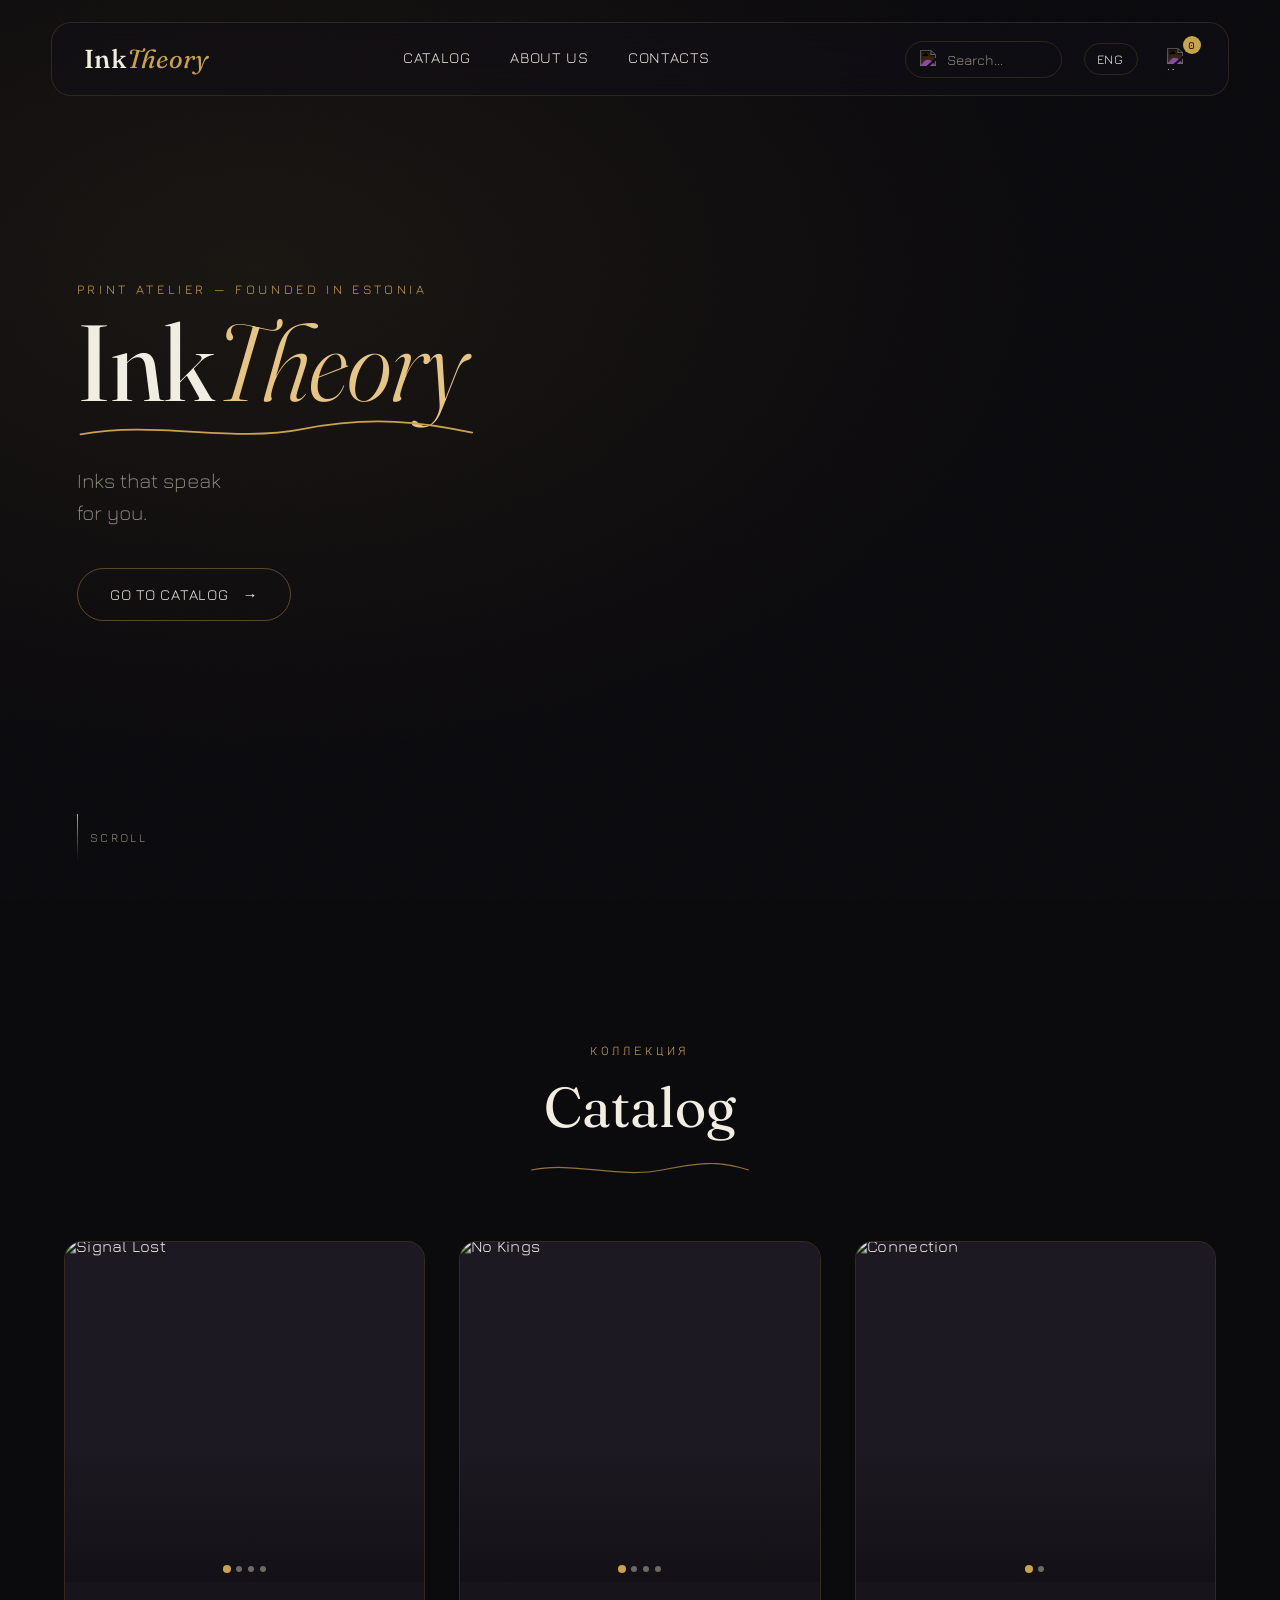
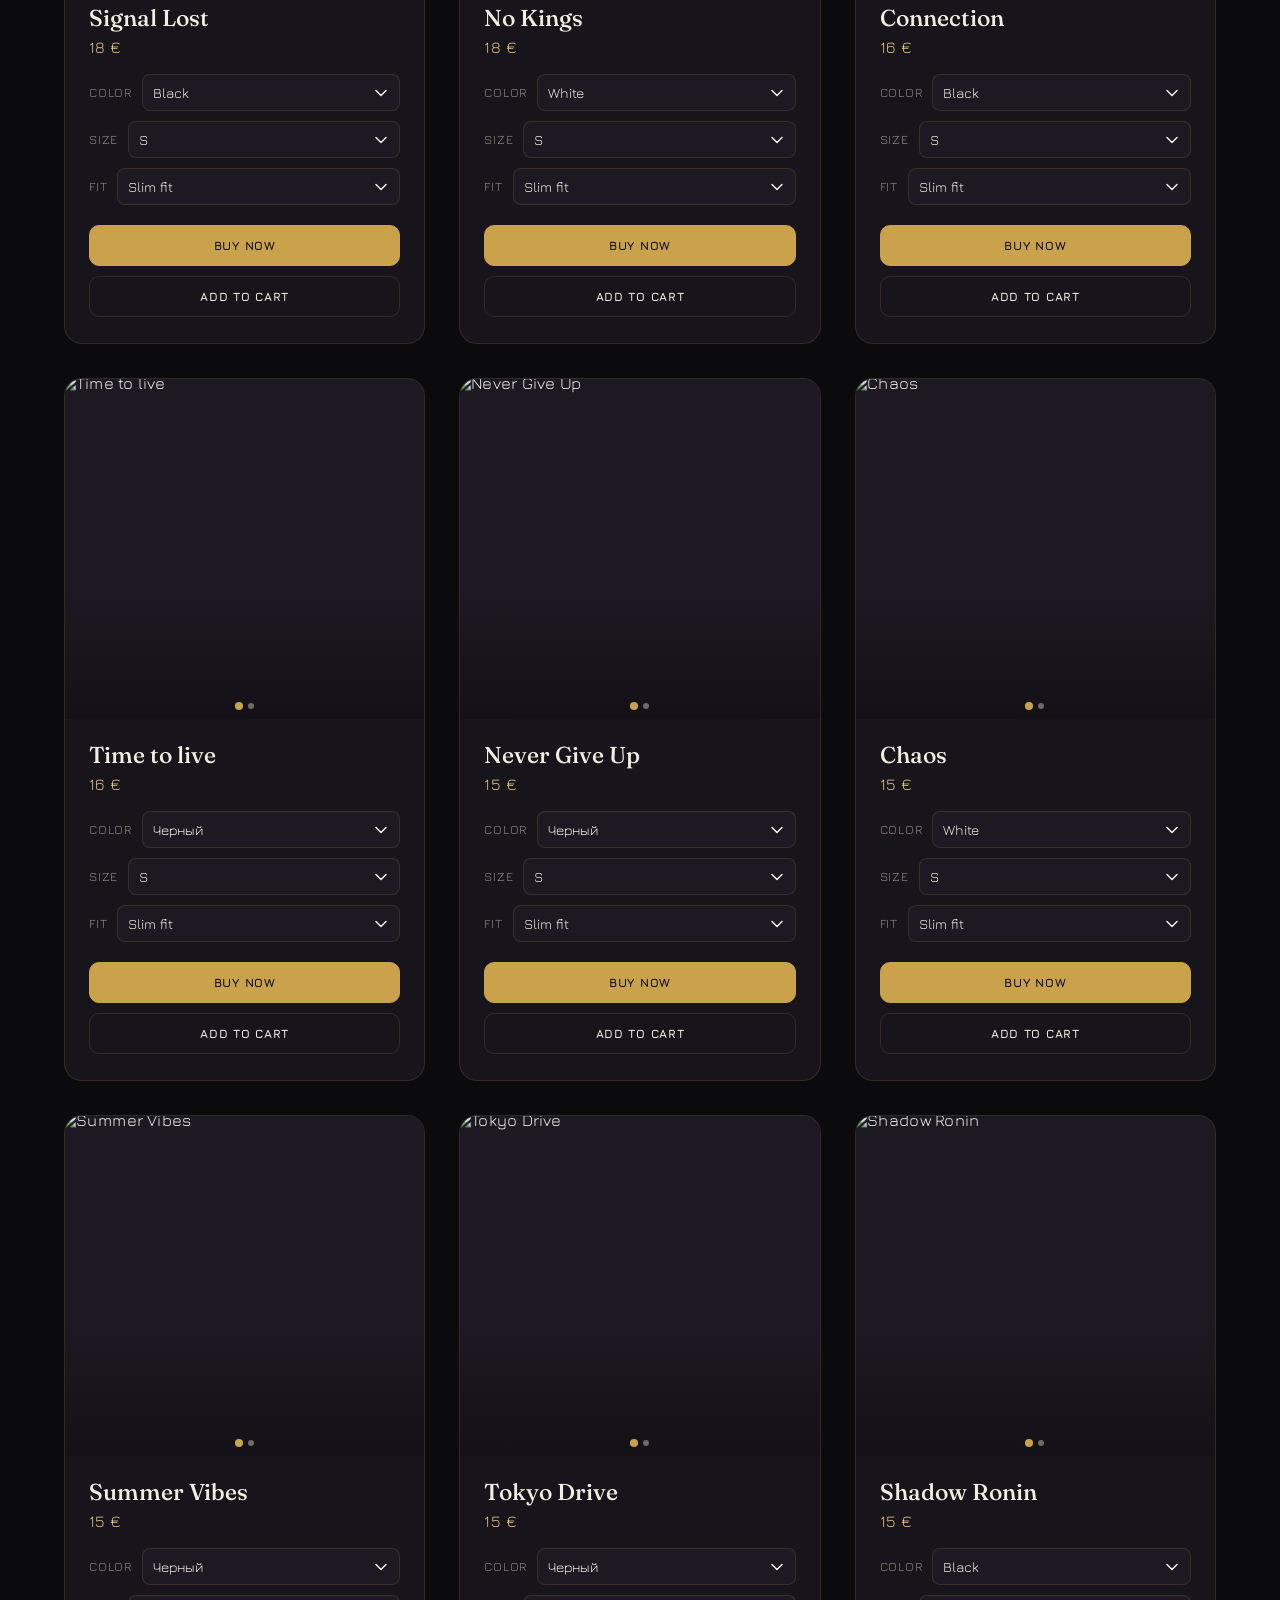
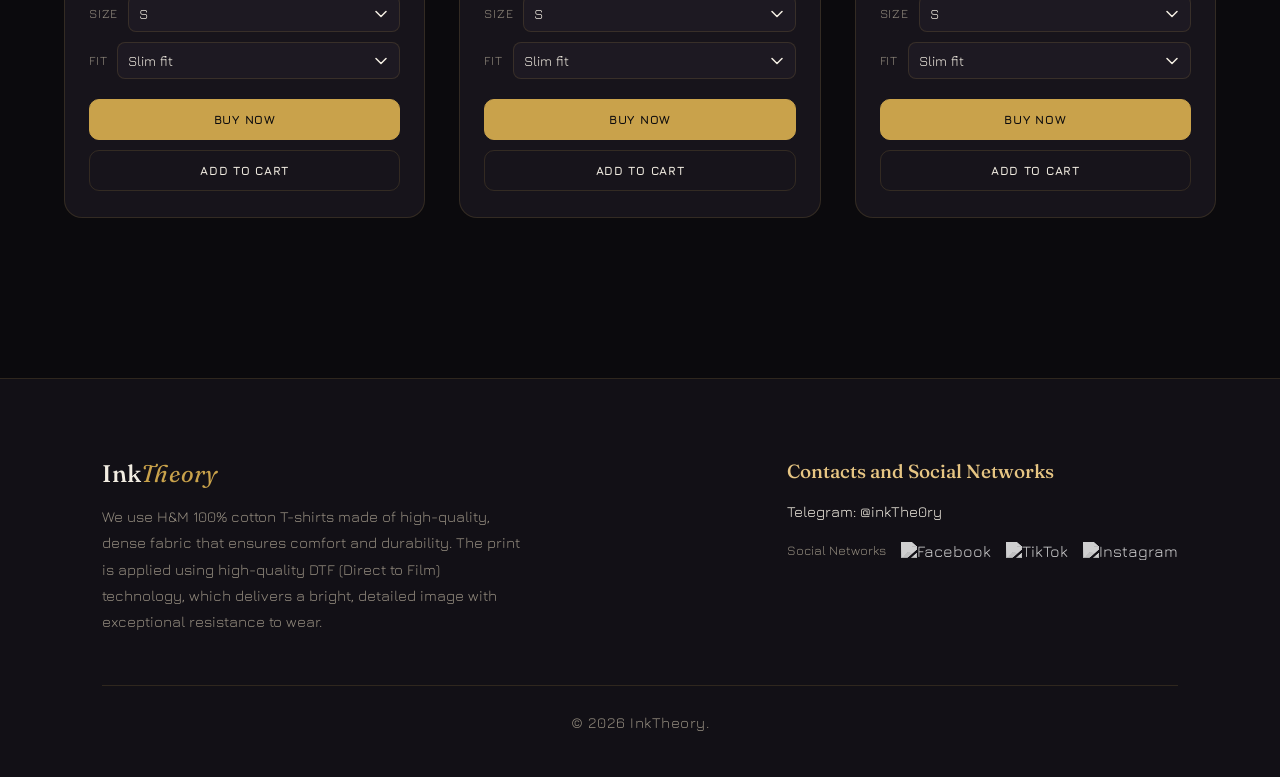
==== commit bc581d90: "Add files via upload" ====
--- a/index.html
+++ b/index.html
@@ -470,7 +470,7 @@
                 </h3>
 
                 <p class="product-price">
-                    1 €
+                    18 €
                 </p>
 
 
@@ -637,7 +637,7 @@
                 </h3>
 
                 <p class="product-price">
-                    1 €
+                    18 €
                 </p>
 
 
@@ -1706,9 +1706,8 @@
             <div class="footer-about reveal">
                 <div class="logo footer-logo">Ink<em>Theory</em></div>
                 <p id="lang-footer-about">
-                    Мы создаём одежду с уникальными принтами,
-                    вдохновлёнными искусством, культурой и
-                    современным дизайном.
+                   Мы используем футболки H&M из 100% хлопка, и качетвенной плотной ткани, обеспечивающей комфорт и долговечность. 
+                   Печать наносится с помощью высококачественной технологии DTF (Direct to Film), которая позволяет получить яркое и детализированное изображение с высокой стойкостью.
                 </p>
             </div>
 
--- a/style.css
+++ b/style.css
@@ -176,7 +176,7 @@
 .search-results {
     display: none;
     position: absolute;
-    top: calc(100% + 12px);
+    top: calc(100% + 24px);
     left: 0;
     width: 260px;
     background: var(--surface);
@@ -683,8 +683,8 @@
 .remove-item {
     flex: 0 0 auto;
 
-    width: 24px;
-    height: 24px;
+    width: 26px;
+    height: 26px;
 
     padding: 0;
 
@@ -696,7 +696,7 @@
     color: #ff3b30;
 
     font-size: 14px;
-    font-weight: 400;
+    font-weight: 700;
     line-height: 1;
 
     cursor: pointer;
@@ -756,7 +756,6 @@
     font-size: 17px;
 }
 
-
 /* =========================================================
    PAYPAL
    ========================================================= */
@@ -778,7 +777,6 @@
 #paypal-cart-buttons {
     width: 100%;
 }
-
 
 /* =========================================================
    CHECKOUT BUTTON — точная копия .buy-btn из каталога
@@ -1169,9 +1167,6 @@
     }
 }
 
-
-
-
 /* =========================================================================
    HERO
    ========================================================================= */
@@ -1485,7 +1480,7 @@
 /* на тач-устройствах ховера нет — стрелки показываем всегда */
 @media (max-width: 768px), (hover: none) {
     .carousel-btn {
-        opacity: 1;
+       display: none;
     }
 }
 
@@ -1899,3 +1894,210 @@
 .leaflet-container a.leaflet-popup-close-button {
     color: #948c7f;
 }
+
+
+
+
+
+
+
+
+/* =========================================================================
+   FAST CHECKOUT MODAL — переопределение инлайн-стилей из JS
+   ========================================================================= */
+
+/* Затемнение фона под окном (оба варианта: одиночный товар и корзина) */
+#paypal-fast-modal,
+#paypal-cart-modal {
+    background: rgba(6, 5, 8, 0.88) !important;
+    backdrop-filter: blur(4px) !important;
+    -webkit-backdrop-filter: blur(4px) !important;
+}
+
+/* Сама карточка окна (первый и единственный div внутри оверлея) */
+#paypal-fast-modal > div,
+#paypal-cart-modal > div {
+    max-width: 560px !important;  /* было 720px — уменьшили ширину на ПК */
+    width: 92% !important;
+    background: var(--surface) !important;
+    border: 1px solid var(--border-strong) !important;
+    border-radius: 20px !important;
+    padding: 34px 36px !important;
+    box-shadow: var(--shadow-soft) !important;
+}
+
+/* Заголовок товара/заказа */
+#paypal-fast-modal h3,
+#paypal-cart-modal h3 {
+    font-family: 'Fraunces', serif !important;
+    color: var(--text) !important;
+}
+
+/* Кнопка закрытия */
+#closeFastModal,
+#closeCartPayModal {
+    color: var(--text-muted) !important;
+    font-size: 34px !important;   /* было ~28px по умолчанию из инлайн-стиля — увеличили */
+    width: 40px !important;
+    height: 40px !important;
+    display: flex !important;
+    align-items: center !important;
+    justify-content: center !important;
+    transition: color 0.2s ease !important;
+}
+
+#closeFastModal:hover,
+#closeCartPayModal:hover {
+    color: var(--gold-bright) !important;
+}
+
+#closeFastModal:hover,
+#closeCartPayModal:hover {
+    color: var(--gold-bright) !important;
+}
+
+/* Поля формы — золотая рамка в фокусе, крупнее отступы */
+#paypal-fast-modal input[type="text"],
+#paypal-fast-modal input[type="email"],
+#paypal-fast-modal input[type="tel"],
+#paypal-fast-modal select,
+#paypal-fast-modal textarea,
+#paypal-cart-modal input[type="text"],
+#paypal-cart-modal input[type="email"],
+#paypal-cart-modal input[type="tel"],
+#paypal-cart-modal select,
+#paypal-cart-modal textarea {
+    padding: 12px 13px !important;
+    border-radius: 9px !important;
+    background: var(--surface-2) !important;
+    border: 1px solid var(--border) !important;
+    transition: border-color 0.25s !important;
+}
+
+#paypal-fast-modal input:focus,
+#paypal-fast-modal select:focus,
+#paypal-fast-modal textarea:focus,
+#paypal-cart-modal input:focus,
+#paypal-cart-modal select:focus,
+#paypal-cart-modal textarea:focus {
+    border-color: var(--gold) !important;
+    outline: none !important;
+}
+
+/* Блок с итоговой суммой */
+#paypal-fast-modal #modalTotalDisplay,
+#paypal-cart-modal #cartModalTotalDisplay {
+    font-size: 28px !important;
+}
+
+/* Кнопка подтверждения */
+#fastSubmitBtn,
+#cartFastSubmitBtn {
+    padding: 14px !important;
+    border-radius: 10px !important;
+    transition: background 0.25s var(--ease), transform 0.2s var(--ease) !important;
+}
+
+#fastSubmitBtn:hover,
+#cartFastSubmitBtn:hover {
+    background: var(--gold-bright) !important;
+    transform: translateY(-1px) !important;
+}
+
+/* =========================================================
+   ПЛАНШЕТ
+   ========================================================= */
+
+@media (max-width: 860px) {
+
+    #paypal-fast-modal > div,
+    #paypal-cart-modal > div {
+        max-width: 94% !important;
+        padding: 26px 22px !important;
+    }
+
+}
+
+/* =========================================================
+   МОБИЛЬНЫЙ — окно на весь экран
+   ========================================================= */
+
+@media (max-width: 700px) {
+
+    #paypal-fast-modal,
+    #paypal-cart-modal {
+        padding: 0 !important;
+        align-items: stretch !important;
+    }
+
+    #paypal-fast-modal > div,
+    #paypal-cart-modal > div {
+        width: 100% !important;
+        max-width: none !important;
+        height: 100% !important;
+        max-height: none !important;
+        border-radius: 0 !important;
+        border: none !important;
+        padding: 22px 18px !important;
+        padding-top: max(56px, env(safe-area-inset-top) + 40px) !important;
+    }
+
+    #closeFastModal,
+    #closeCartPayModal {
+        top: max(14px, env(safe-area-inset-top)) !important;
+    }
+
+}
+
+/* =========================================================================
+   ИСПРАВЛЕНИЕ СТРЕЛКИ У SELECT В ОКНЕ ОФОРМЛЕНИЯ ЗАКАЗА
+   ========================================================================= */
+
+#paypal-fast-modal select,
+#paypal-cart-modal select {
+    appearance: none !important;
+    -webkit-appearance: none !important;
+    -moz-appearance: none !important;
+
+    padding: 12px 38px 12px 13px !important;
+
+    background-color: var(--surface-2) !important;
+    background-image: url("data:image/svg+xml,%3Csvg xmlns='http://www.w3.org/2000/svg' width='12' height='8' viewBox='0 0 12 8'%3E%3Cpath d='M1 1.5 6 6.5 11 1.5' fill='none' stroke='%23f2ede2' stroke-width='1.5' stroke-linecap='round' stroke-linejoin='round'/%3E%3C/svg%3E") !important;
+    background-repeat: no-repeat !important;
+    background-position: right 14px center !important;
+    background-size: 12px 8px !important;
+
+    cursor: pointer !important;
+}
+
+
+
+
+
+
+
+@media (max-width: 700px) {
+
+    #paypal-fast-modal > div,
+    #paypal-cart-modal > div {
+        scrollbar-width: thin;
+        scrollbar-color: rgba(201, 162, 75, .45) transparent;
+    }
+
+    #paypal-fast-modal > div::-webkit-scrollbar,
+    #paypal-cart-modal > div::-webkit-scrollbar {
+        width: 4px;
+    }
+
+    #paypal-fast-modal > div::-webkit-scrollbar-thumb,
+    #paypal-cart-modal > div::-webkit-scrollbar-thumb {
+        background: rgba(201, 162, 75, .5);
+        border-radius: 20px;
+        border: none;
+    }
+
+    #paypal-fast-modal > div::-webkit-scrollbar-track,
+    #paypal-cart-modal > div::-webkit-scrollbar-track {
+        background: transparent;
+    }
+}
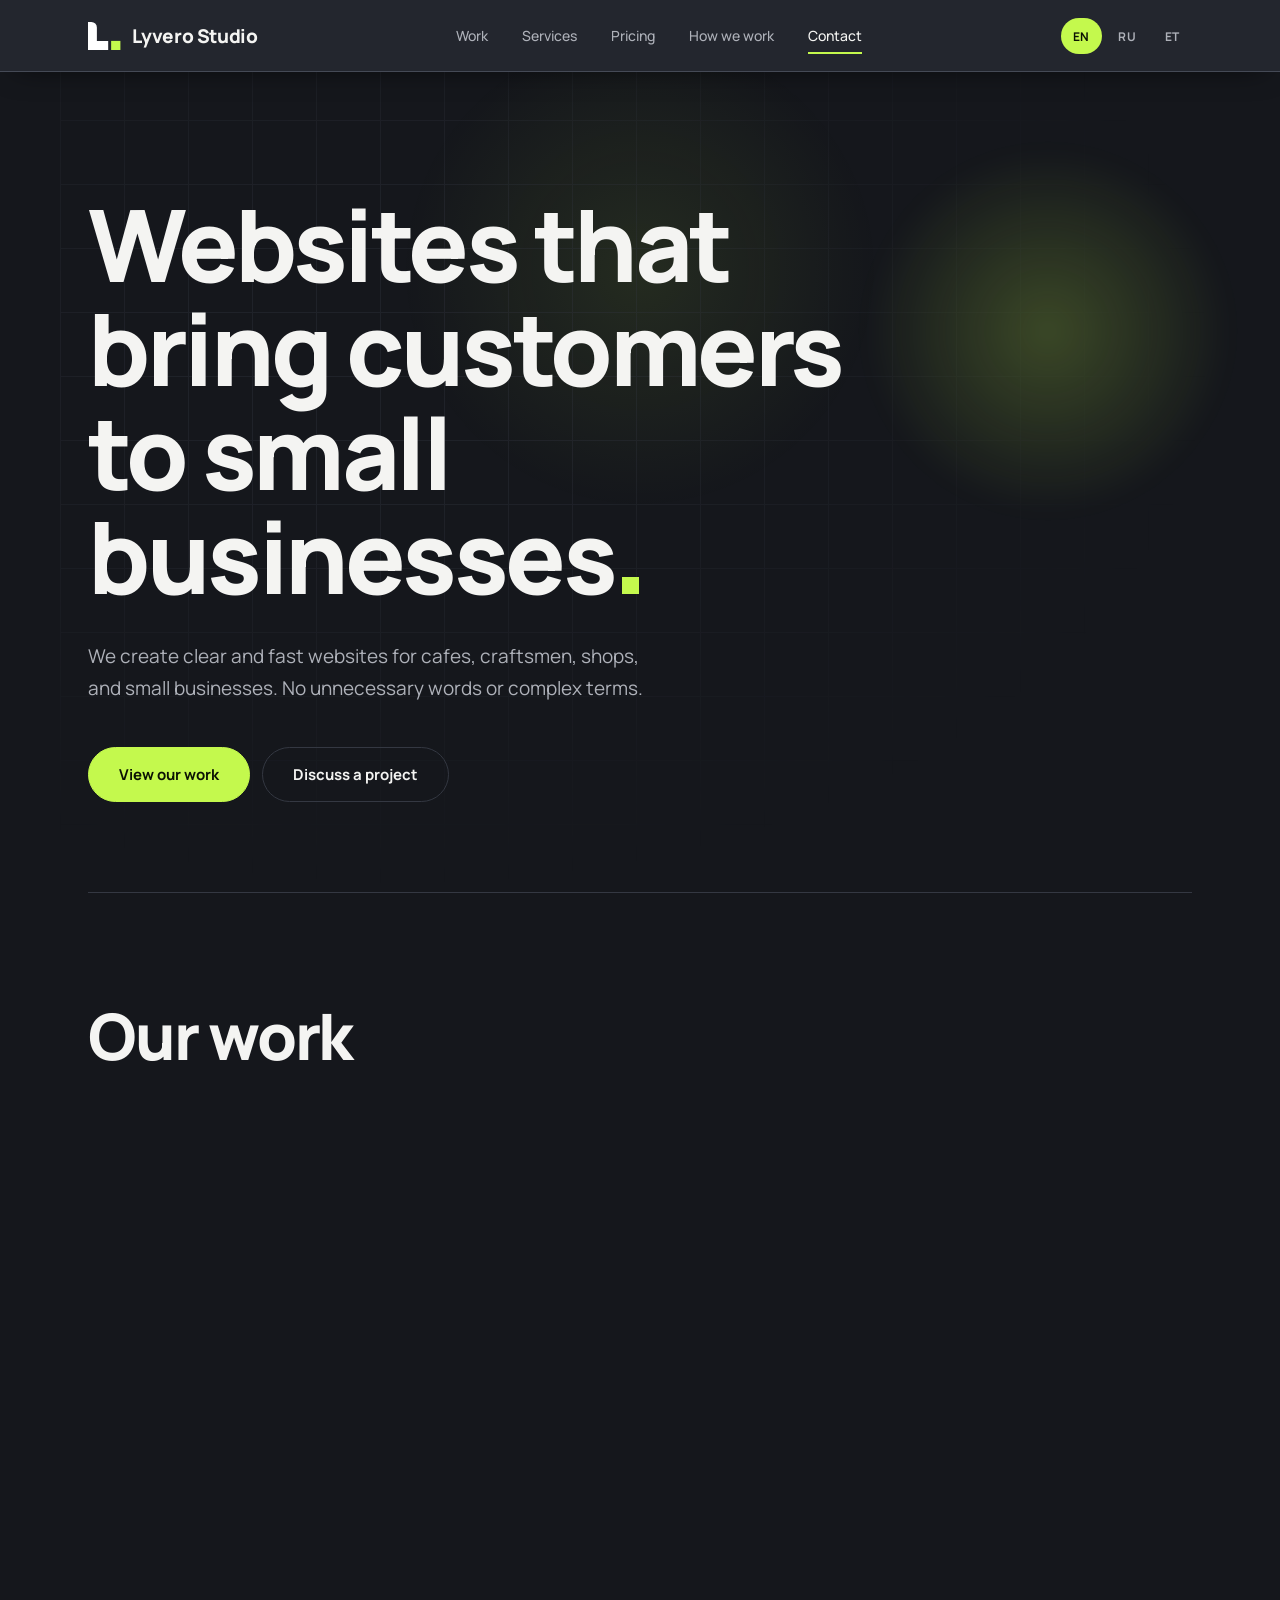
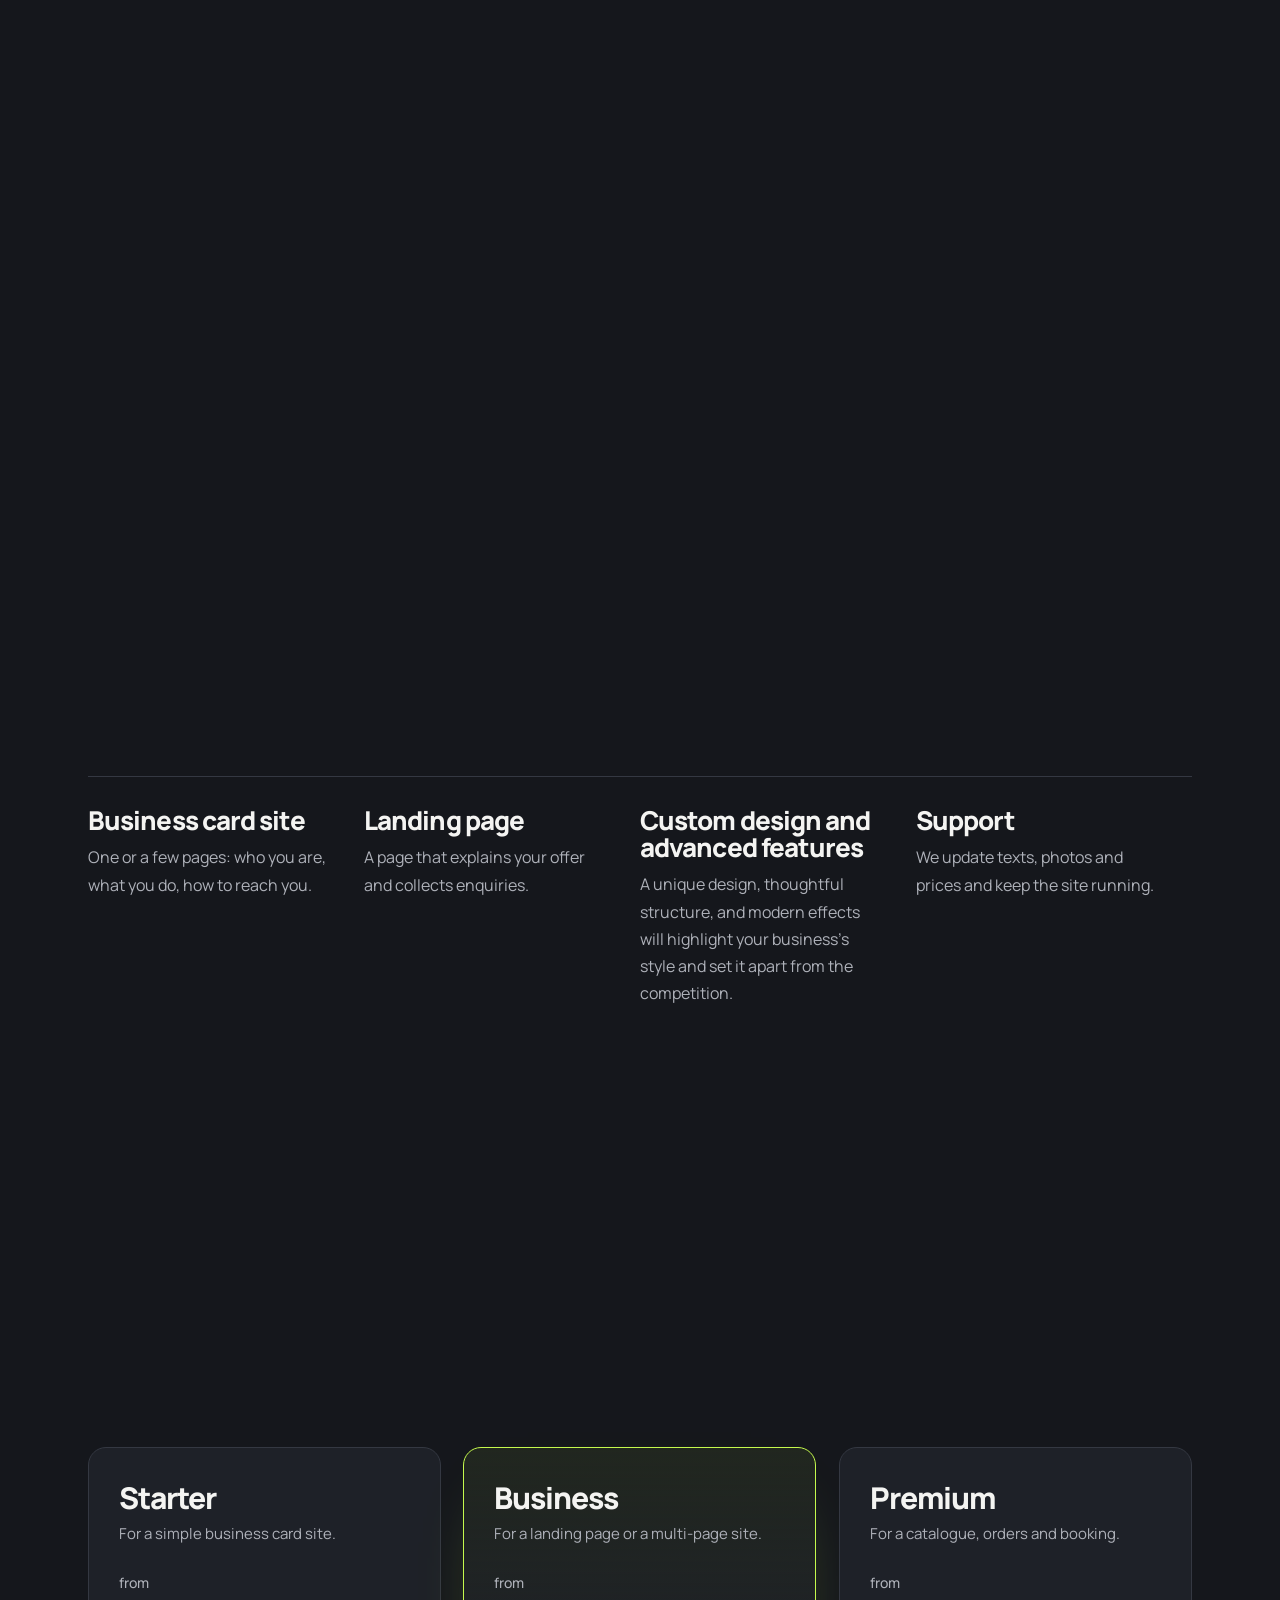
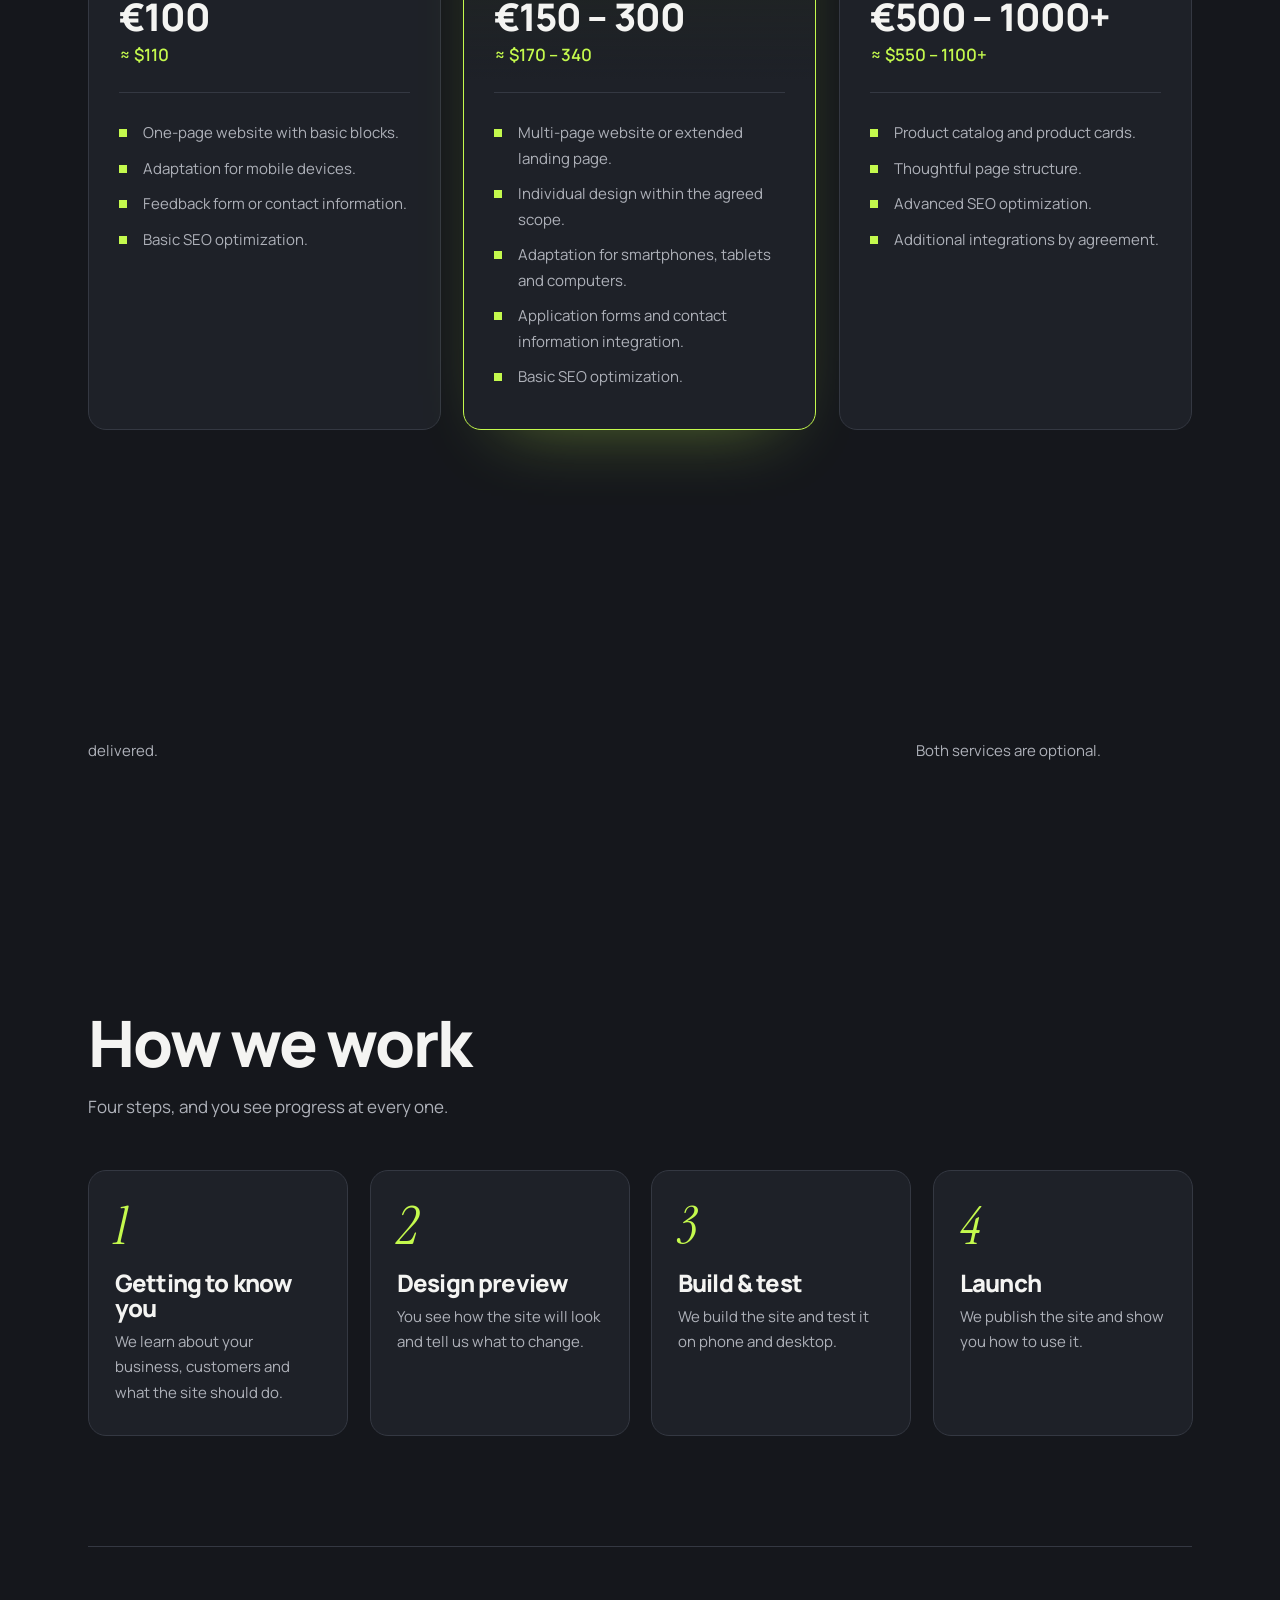
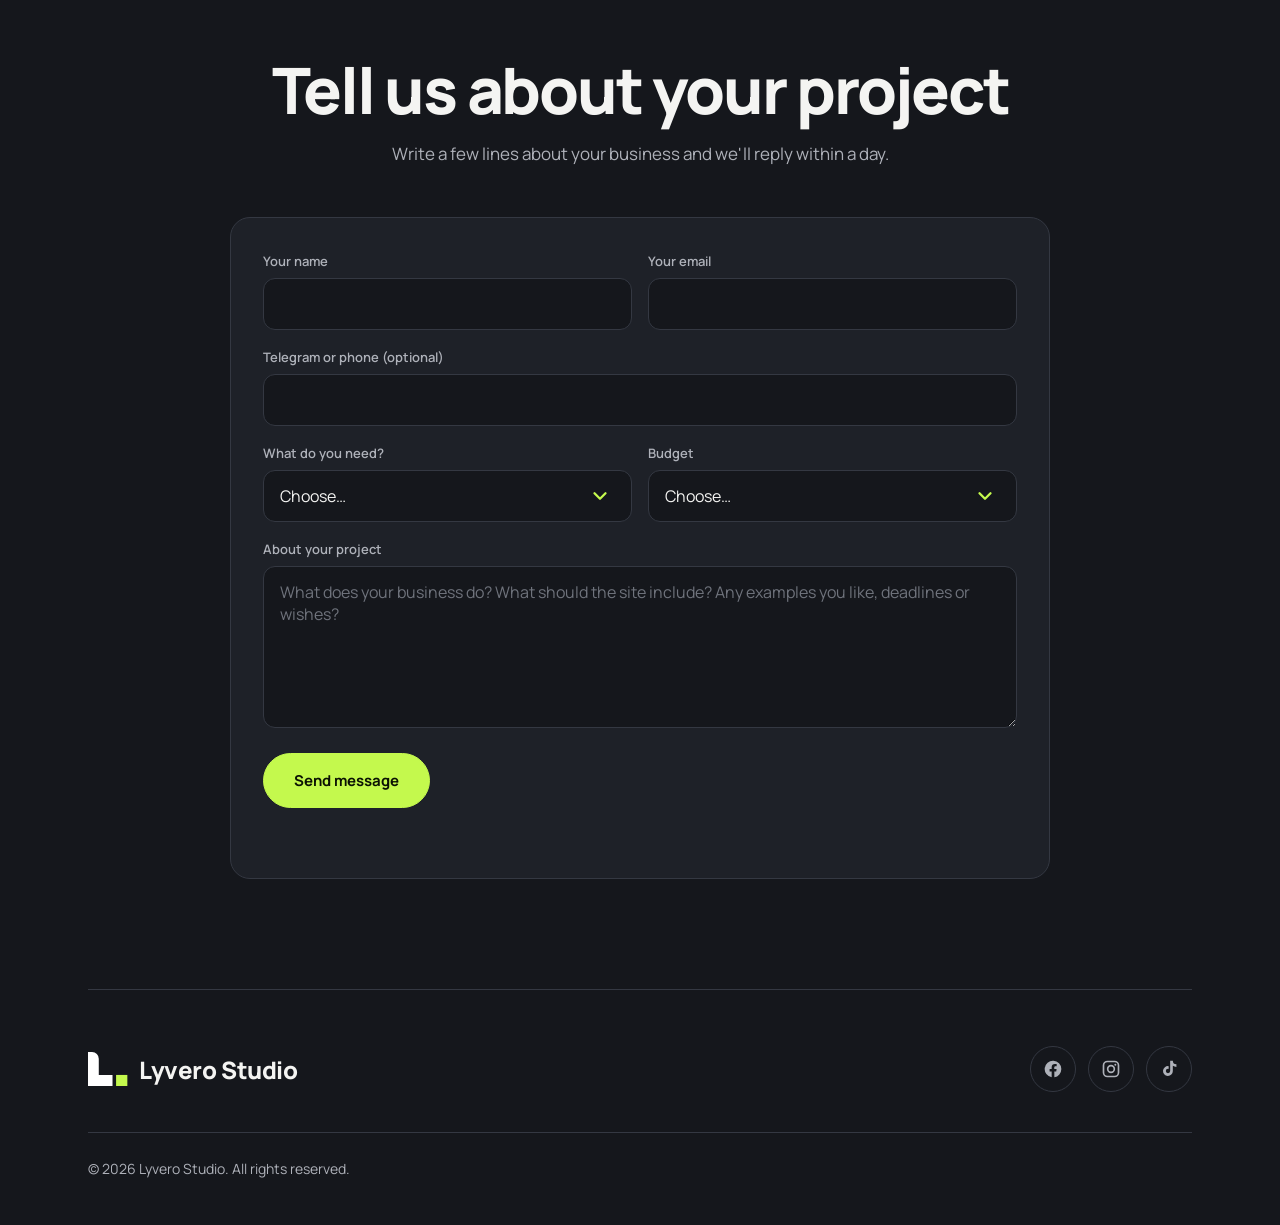
==== commit 9f661b6c: "Add files via upload" ====
--- a/index.html
+++ b/index.html
@@ -1,1742 +1,172 @@
-<!DOCTYPE html>
-<html lang="ru">
-<head>
-    <meta charset="UTF-8">
-    <meta name="viewport" content="width=device-width, initial-scale=1.0">
-    <title>InkTheory — Чернила, которые говорят за тебя</title>
-    <link rel="preconnect" href="https://fonts.googleapis.com">
-    <link rel="preconnect" href="https://fonts.gstatic.com" crossorigin>
+<!doctype html>
+<html lang="en">
+  <head>
+    <meta charset="utf-8" />
+    <meta name="viewport" content="width=device-width, initial-scale=1, viewport-fit=cover" />
+    <meta name="color-scheme" content="dark" />
+    <meta name="theme-color" content="#15171c" />
+    <meta name="description" content="Lyvero Studio creates modern, responsive websites for small businesses. Discover our web design services and portfolio." />
+    <meta property="og:image" content="images/logo.jpg" />
+    <title>Lyvero Studio</title>
+    <link rel="preconnect" href="https://fonts.googleapis.com" />
+    <link rel="preconnect" href="https://fonts.gstatic.com" crossorigin />
+    <link href="https://fonts.googleapis.com/css2?family=Instrument+Serif:ital@0;1&family=Manrope:wght@400;500;600;700;800&display=swap" rel="stylesheet" />
+    <link rel="icon" type="image/svg+xml" href="favicon.svg" />
+    <link rel="stylesheet" href="style.css" />
+  </head>
+  <body>
+    <div class="glow" aria-hidden="true"></div>
+    <div class="wrap">
+      <header id="hdr">
+        <a class="logo" href="#top" aria-label="Lyvero Studio">
+          <svg class="mark" viewBox="0 0 573 495" aria-hidden="true">
+            <path fill="#fff" d="M0 0H60A97 97 0 0 1 157 97V334H357V495H0Z" />
+            <rect class="sq" x="409" y="334" width="164" height="161" />
+          </svg>
+          <span>Lyvero Studio</span>
+        </a>
+        <nav id="menu" aria-label="Menu">
+          <a href="#works" data-i18n="nav_works"></a><a href="#services" data-i18n="nav_services"></a><a href="#pricing" data-i18n="nav_pricing"></a><a href="#process" data-i18n="nav_process"></a><a href="#contact" data-i18n="nav_contact"></a>
+        </nav>
+        <div class="lang" id="lang" role="group" aria-label="Language">
+          <button type="button" data-lang="en">EN</button><button type="button" data-lang="ru">RU</button><button type="button" data-lang="et">ET</button>
+        </div>
+        <button class="burger" id="burger" type="button" aria-label="Menu" aria-expanded="false" aria-controls="menu">
+          <span></span><span></span><span></span>
+        </button>
+      </header>
 
-    <link href="https://fonts.googleapis.com/css2?family=Fraunces:ital,opsz,wght@0,9..144,300;0,9..144,400;0,9..144,500;0,9..144,600;1,9..144,400;1,9..144,500&family=Jura:wght@300..700&display=swap" rel="stylesheet">
-
-    <link rel="stylesheet" href="style.css">
-
-    <!-- Leaflet -->
-    <link rel="stylesheet" href="https://unpkg.com/leaflet@1.9.4/dist/leaflet.css">
-    <script src="https://unpkg.com/leaflet@1.9.4/dist/leaflet.js" defer></script>
-
-    <!-- EmailJS -->
-    <script src="https://cdn.jsdelivr.net/npm/@emailjs/browser@4/dist/email.min.js" defer></script>
-
-    <!-- PayPal -->
-    <script src="https://www.paypal.com/sdk/js?client-id=BAAsgjEdtE_Fz30RCffVSOFut6S5wmv0D1-UGDR533Jw7ZelJe4V5Go125pzAkQ78EjaNn6FU8KIdBzm6M&currency=EUR"></script>
-    <script src="script.js" defer></script>
-    <script src="PayPal.js" defer></script>
-
-
-    <style>
-        .product-image-wrap .gallery-model-image {
-            object-fit: contain !important;
-            object-position: center center !important;
-            background: #0e0d10;
-        }
-
-        .product-image-wrap .gallery-model-placeholder {
-            display: flex;
-            align-items: center;
-            justify-content: center;
-            width: 100%;
-            height: 100%;
-            background: #0e0d10;
-            color: #8d8890;
-            font-size: 13px;
-            letter-spacing: .04em;
-            text-align: center;
-        }
-
-        .product-image-wrap .gallery-model-placeholder::after {
-            content: 'PHOTO OF MODEL';
-        }
-    </style>
-</head>
-
-<body>
-
-<div class="grain"></div>
-
-<header class="main-header" id="siteNav">
-
-    <div class="nav-inner">
-
-        <!-- LOGO -->
-        <a href="#top" class="logo">
-            Ink<em>Theory</em>
-        </a>
-
-
-        <!-- NAVIGATION -->
-        <nav class="nav-links">
-
-            <a
-                href="#catalog"
-                id="lang-nav-catalog"
-            >
-                Каталог
-            </a>
-
-            <a
-                href="#footer"
-                id="lang-nav-collections"
-            >
-                О нас
-            </a>
-
-            <a
-                href="#footer"
-                id="lang-nav-contacts"
-            >
-                Контакты
-            </a>
-
-        </nav>
-
-
-        <!-- HEADER ICONS -->
-        <div class="header-icons">
-
-
-            <!-- SEARCH -->
-            <div class="search-wrap">
-
-                <img
-                    src="search.svg"
-                    alt="Поиск"
-                    class="icon search-icon"
-                >
-
-                <input
-                    type="text"
-                    id="search-input"
-                    placeholder="Поиск..."
-                    autocomplete="off"
-                >
-
-                <div
-                    class="search-results"
-                    id="search-results"
-                ></div>
-
-            </div>
-
-
-            <!-- LANGUAGE -->
-            <select
-                id="language-select"
-                aria-label="Выбор языка"
-            >
-
-                <option value="ru">
-                    RUS
-                </option>
-
-                <option value="en">
-                    ENG
-                </option>
-
-                <option value="et">
-                    EST
-                </option>
-
-            </select>
-
-
-            <!-- ===================================================== -->
-            <!-- КОРЗИНА -->
-            <!-- ===================================================== -->
-
-            <div class="cart-wrapper">
-
-
-                <!-- CART BUTTON -->
-                <button
-                    type="button"
-                    class="cart-trigger"
-                    aria-label="Открыть корзину"
-                    aria-expanded="false"
-                >
-
-                    <img
-                        src="shopping-cart.svg"
-                        alt="Корзина"
-                        class="icon cart-icon"
-                    >
-
-                    <span class="cart-count">
-                        0
-                    </span>
-
-                </button>
-
-
-                <!-- ================================================= -->
-                <!-- CART WINDOW -->
-                <!-- ================================================= -->
-
-                <div
-                    class="cart-window"
-                    aria-label="Корзина"
-                >
-
-
-                    <!-- CART HEADER -->
-                    <div class="cart-header">
-
-                        <h3 id="lang-cart-title">
-                            Корзина
-                        </h3>
-
-                        <button
-                            type="button"
-                            class="cart-close"
-                            aria-label="Закрыть корзину"
-                        >
-                            ×
-                        </button>
-
-                    </div>
-
-
-                    <!-- ================================================= -->
-                    <!-- CART ITEMS -->
-                    <!-- ================================================= -->
-
-                    <div class="cart-items">
-
-                        <p id="lang-cart-empty">
-                            Корзина пустая
-                        </p>
-
-                    </div>
-
-
-                    <!-- ================================================= -->
-                    <!-- CART SUMMARY -->
-                    <!-- ================================================= -->
-
-                    <div class="cart-summary">
-
-
-                        <!-- SUBTOTAL -->
-                        <div class="cart-summary-row">
-
-                            <span id="lang-cart-subtotal-label">
-                                Товары
-                            </span>
-
-                            <span class="cart-subtotal">
-                                0.00 €
-                            </span>
-
-                        </div>
-
-
-                        <!-- SHIPPING -->
-                        <div class="cart-summary-row">
-
-                            <span id="lang-cart-shipping-label">
-                                Доставка
-                            </span>
-
-                            <span class="cart-shipping">
-                                0.00 €
-                            </span>
-
-                        </div>
-
-
-                        <!-- TOTAL -->
-                        <div
-                            class="cart-summary-row cart-summary-total"
-                        >
-
-                            <span id="lang-cart-total-label">
-                                Итого
-                            </span>
-
-                            <strong class="cart-total">
-                                0.00 €
-                            </strong>
-
-                        </div>
-
-                    </div>
-
-
-                    <!-- ================================================= -->
-                    <!-- CHECKOUT -->
-                    <!-- ================================================= -->
-
-                    <button
-                        type="button"
-                        class="checkout-btn"
-                        id="lang-cart-checkout"
-                    >
-                        Перейти к оплате
-                    </button>
-
-
-                    <!-- ================================================= -->
-                    <!-- CLEAR CART -->
-                    <!-- ================================================= -->
-
-                    <button
-                        type="button"
-                        class="clear-cart"
-                        id="lang-cart-clear"
-                    >
-                        Очистить корзину
-                    </button>
-
-
-                </div>
-
-            </div>
-
-
-        </div>
-
-    </div>
-
-</header>
-
-
-<!-- ============================================================= -->
-<!-- HERO -->
-<!-- ============================================================= -->
-
-<section class="hero" id="top">
-
-    <div class="hero-veil"></div>
-
-    <div class="hero-content">
-
-        <p
-            class="eyebrow"
-            id="lang-hero-eyebrow"
-        >
-            Ателье принта — основано в Эстонии
-        </p>
-
-
-        <h1 class="main-title">
-            Ink<em>Theory</em>
-        </h1>
-
-
-        <svg
-            class="ink-stroke"
-            viewBox="0 0 460 30"
-            preserveAspectRatio="none"
-            aria-hidden="true"
-        >
-            <path d="M4 20 C 90 4, 180 30, 260 14 S 400 6, 456 18"/>
-        </svg>
-
-
-        <p
-            class="main-subtitle"
-            id="lang-hero-subtitle"
-        >
-            Чернила, которые говорят<br>
-            за тебя.
-        </p>
-
-
-        <a
-            href="#catalog"
-            class="cta-button"
-        >
-
-            <span id="lang-hero-btn">
-                Перейти в каталог
-            </span>
-
-            <span class="arrow">
-                &rarr;
-            </span>
-
-        </a>
-
-    </div>
-
-
-    <div
-        class="scroll-cue"
-        aria-hidden="true"
-    >
-
-        <span></span>
-
-        <p id="lang-scroll-cue">
-            Листайте
-        </p>
-
-    </div>
-
-</section>
-
-
-<!-- ============================================================= -->
-<!-- CATALOG -->
-<!-- ============================================================= -->
-
-<section
-    class="catalog"
-    id="catalog"
->
-
-    <div class="section-head reveal">
-
-        <span
-            class="eyebrow"
-            id="collections"
-        >
-            Коллекция
-        </span>
-
-
-        <h2
-            class="catalog-title"
-            id="lang-catalog-title"
-        >
-            Каталог
-        </h2>
-
-
-        <svg
-            class="ink-divider"
-            viewBox="0 0 300 16"
-            preserveAspectRatio="none"
-            aria-hidden="true"
-        >
-            <path d="M2 8 C 60 -2, 120 18, 180 8 S 260 -2, 298 8"/>
-        </svg>
-
-    </div>
-
-
-    <div class="products-grid">
-
-
-        <!-- ===================================================== -->
-        <!-- SIGNAL LOST -->
-        <!-- ===================================================== -->
-
-        <div
-            class="product-card reveal"
-            data-product-id="signal-lost"
-        >
-
-            <div class="product-image-wrap">
-
-                <img
-                    src="images/signal-front.jpg"
-                    alt="Signal Lost"
-                    class="product-image"
-
-                    data-black="images/signal-front.jpg"
-                    data-white="images/TODO-new-3-white.png"
-
-                    data-images-black="images/signal-front.jpg, images/signal-back.jpg, images/signalL-front.jpg, images/signalL-back.jpg"
-
-                    data-images-white=""
-                >
-
-                <button
-                    type="button"
-                    class="carousel-btn carousel-prev"
-                    aria-label="Предыдущее фото"
-                >
-                    ‹
-                </button>
-
-                <button
-                    type="button"
-                    class="carousel-btn carousel-next"
-                    aria-label="Следующее фото"
-                >
-                    ›
-                </button>
-
-                <div class="carousel-dots"></div>
-
-            </div>
-
-
-            <div class="product-body">
-
-                <h3 class="lang-p-title">
-                    Signal Lost
-                </h3>
-
-                <p class="product-price">
-                    18 €
-                </p>
-
-
-                <div class="options">
-
-                    <div class="option-row">
-
-                        <label class="lang-label-color">
-                            Цвет
-                        </label>
-
-                        <select class="color-select">
-
-                            <option
-                                value="black"
-                                class="lang-color-black"
-                            >
-                                Черный
-                            </option>
-
-                        </select>
-
-                    </div>
-
-
-                    <div class="option-row">
-
-                        <label class="lang-label-size">
-                            Размер
-                        </label>
-
-                        <select>
-
-                            <option>S</option>
-                            <option>M</option>
-                            <option>L</option>
-
-                        </select>
-
-                    </div>
-
-
-                    <div class="option-row">
-
-                        <label class="lang-label-fit">
-                            Посадка
-                        </label>
-
-                        <select class="fit-select">
-
-                            <option
-                                value="slim"
-                                class="lang-fit-slim"
-                            >
-                                Slim fit
-                            </option>
-
-                            <option
-                                value="regular"
-                                class="lang-fit-regular"
-                            >
-                                Regular
-                            </option>
-
-                            <option
-                                value="relaxed"
-                                class="lang-fit-relaxed"
-                            >
-                                Relaxed
-                            </option>
-
-                            <option
-                                value="loose"
-                                class="lang-fit-loose"
-                            >
-                                Loose
-                            </option>
-
-                            <option
-                                value="oversize"
-                                class="lang-fit-oversize"
-                            >
-                                Oversize
-                            </option>
-
-                        </select>
-
-                    </div>
-
-                </div>
-
-
-                <div class="product-buttons">
-
-                    <button
-                        class="buy-btn lang-btn-buy"
-                    >
-                        Купить сейчас
-                    </button>
-
-                    <button
-                        type="button"
-                        class="cart-btn lang-btn-add"
-                    >
-                        Добавить в корзину
-                    </button>
-
-                </div>
-
-            </div>
-
-        </div>
-
-        <!-- ===================================================== -->
-        <!-- NO KINGS -->
-        <!-- ===================================================== -->
-
-        <div
-            class="product-card reveal"
-            data-product-id="no-kings"
-        >
-
-            <div class="product-image-wrap">
-
-                <img
-                    src="images/No Kings.png"
-                    alt="No Kings"
-                    class="product-image"
-
-                    data-black=""
-
-                    data-white="images/No Kings.png, images/No Kings-back.png"
-
-                    data-images-black=""
-
-                    data-images-white="images/No Kings.png, img/No KIngs-back.png, images/NoKings-front.png, images/NoKings-back.png"
-                >
-
-                <button
-                    type="button"
-                    class="carousel-btn carousel-prev"
-                    aria-label="Предыдущее фото"
-                >
-                    ‹
-                </button>
-
-                <button
-                    type="button"
-                    class="carousel-btn carousel-next"
-                    aria-label="Следующее фото"
-                >
-                    ›
-                </button>
-
-                <div class="carousel-dots"></div>
-
-            </div>
-
-
-            <div class="product-body">
-
-                <h3 class="lang-p-title">
-                    No Kings
-                </h3>
-
-                <p class="product-price">
-                    18 €
-                </p>
-
-
-                <div class="options">
-
-                    <div class="option-row">
-
-                        <label class="lang-label-color">
-                            Цвет
-                        </label>
-
-                        <select class="color-select">
-
-                            <option
-                                value="white"
-                                class="lang-color-white"
-                            >
-                                Белый
-                            </option>
-
-                        </select>
-
-                    </div>
-
-
-                    <div class="option-row">
-
-                        <label class="lang-label-size">
-                            Размер
-                        </label>
-
-                        <select>
-
-                            <option>S</option>
-                            <option>M</option>
-
-                        </select>
-
-                    </div>
-
-
-                    <div class="option-row">
-
-                        <label class="lang-label-fit">
-                            Посадка
-                        </label>
-
-                        <select class="fit-select">
-
-                            <option value="slim">Slim fit</option>
-                            <option value="regular">Regular</option>
-                            <option value="relaxed">Relaxed</option>
-                            <option value="loose">Loose</option>
-                            <option value="oversize">Oversize</option>
-
-                        </select>
-
-                    </div>
-
-                </div>
-
-
-                <div class="product-buttons">
-
-                    <button
-                        class="buy-btn lang-btn-buy"
-                    >
-                        Купить сейчас
-                    </button>
-
-                    <button
-                        type="button"
-                        class="cart-btn lang-btn-add"
-                    >
-                        Добавить в корзину
-                    </button>
-
-                </div>
-
-            </div>
-
+      <main id="top">
+        <div class="hero">
+          <h1 data-i18n="hero_h"></h1>
+          <p data-i18n="hero_p"></p>
+          <div class="cta">
+            <a class="btn" href="#works" data-i18n="btn_works"></a><a class="btn ghost" href="#contact" data-i18n="btn_contact"></a>
+          </div>
         </div>
 
 
-        <!-- ===================================================== -->
-        <!-- CONNECTION -->
-        <!-- ===================================================== -->
+        <section id="works">
+          <h2 data-i18n="works_h"></h2>
+          <p class="lead" data-i18n="works_lead"></p>
+          <div class="filters" id="filters" role="group"></div>
+          <div class="grid" id="grid"></div>
+        </section>
 
-        <div
-            class="product-card reveal"
-            data-product-id="connection"
-        >
+        <section id="services">
+          <h2 data-i18n="services_h"></h2>
+          <p class="lead" data-i18n="services_lead"></p>
+          <div class="cols">
+            <div><h3 data-i18n="s1h"></h3><p data-i18n="s1p"></p></div>
+            <div><h3 data-i18n="s2h"></h3><p data-i18n="s2p"></p></div>
+            <div><h3 data-i18n="s3h"></h3><p data-i18n="s3p"></p></div>
+            <div><h3 data-i18n="s4h"></h3><p data-i18n="s4p"></p></div>
+          </div>
+        </section>
 
-            <div class="product-image-wrap">
+        <section id="pricing">
+          <h2 data-i18n="pricing_h"></h2>
+          <p class="lead" data-i18n="pricing_lead"></p>
+          <div class="plans">
+            <div class="plan tilt">
+              <h3 data-i18n="p1h"></h3>
+              <p data-i18n="p1p"></p>
+              <div class="price"><small data-i18n="from"></small> €100 <span class="usd">≈ $110</span></div>
+              <ul><li data-i18n="p1f1"></li><li data-i18n="p1f2"></li><li data-i18n="p1f3"></li><li data-i18n="p1f4"></li></ul>
+            </div>
+            <div class="plan featured tilt">
+              <h3 data-i18n="p2h"></h3>
+              <p data-i18n="p2p"></p>
+              <div class="price"><small data-i18n="from"></small> €150 – 300 <span class="usd">≈ $170 – 340</span></div>
+              <ul><li data-i18n="p2f1"></li><li data-i18n="p2f2"></li><li data-i18n="p2f3"></li><li data-i18n="p2f4"></li><li data-i18n="p2f5"></li></ul>
+            </div>
+            <div class="plan tilt">
+              <h3 data-i18n="p3h"></h3>
+              <p data-i18n="p3p"></p>
+              <div class="price"><small data-i18n="from"></small> €500 – 1000+ <span class="usd">≈ $550 – 1100+</span></div>
+              <ul><li data-i18n="p3f1"></li><li data-i18n="p3f2"></li><li data-i18n="p3f3"></li><li data-i18n="p3f4"></li></ul>
+            </div>
+          </div>
+          <p class="fx" data-i18n="fx"></p>
+          <h3 class="terms-title" data-i18n="terms_h"></h3>
+          <div class="terms">
+            <div><h4 data-i18n="t1h"></h4><p data-i18n="t1p"></p></div>
+            <div><h4 data-i18n="t2h"></h4><p data-i18n="t2p"></p></div>
+            <div><h4 data-i18n="t3h"></h4><p data-i18n="t3p"></p></div>
+            <div><h4 data-i18n="t4h"></h4><p data-i18n="t4p"></p></div>
+          </div>
+        </section>
 
-                <img
-                    src="images/ConnectionB.jpg"
-                    alt="Connection"
-                    class="product-image"
+        <section id="process">
+          <h2 data-i18n="process_h"></h2>
+          <p class="lead" data-i18n="process_lead"></p>
+          <ol class="steps">
+            <li class="tilt"><h3 data-i18n="st1h"></h3><p data-i18n="st1p"></p></li>
+            <li class="tilt"><h3 data-i18n="st2h"></h3><p data-i18n="st2p"></p></li>
+            <li class="tilt"><h3 data-i18n="st3h"></h3><p data-i18n="st3p"></p></li>
+            <li class="tilt"><h3 data-i18n="st4h"></h3><p data-i18n="st4p"></p></li>
+          </ol>
+        </section>
 
-                    data-black="images/ConnectionB.jpg"
-                    data-white="images/ConnectionW.jpg"
+        <section id="contact" class="contact">
+          <div class="c-info">
+            <h2 data-i18n="contact_h"></h2>
+            <p class="lead" data-i18n="contact_lead"></p>
+          </div>
+          <form class="form" id="form" novalidate>
+            <div class="row">
+              <label><span data-i18n="f_name"></span><input name="name" type="text" required autocomplete="name" maxlength="80" /></label>
+              <label><span data-i18n="f_email"></span><input name="email" type="email" required autocomplete="email" maxlength="120" /></label>
+            </div>
+            <label><span data-i18n="f_tg"></span><input name="contact" type="text" autocomplete="tel" maxlength="80" /></label>
+            <div class="row">
+              <label><span data-i18n="f_type"></span>
+                <select name="type">
+                  <option value="" data-i18n="f_choose"></option>
+                  <option value="Business card site" data-i18n="s1h"></option>
+                  <option value="Landing page" data-i18n="s2h"></option>
+                  <option value="Multi-page website" data-i18n="o3"></option>
+                  <option value="Online store / catalogue" data-i18n="o4"></option>
+                  <option value="Other / not sure" data-i18n="o5"></option>
+                </select>
+              </label>
+              <label><span data-i18n="f_budget"></span>
+                <select name="budget">
+                  <option value="" data-i18n="f_choose"></option>
+                  <option value="Up to $150 / 140 EUR" data-i18n="b1"></option>
+                  <option value="$150-350 / 140-320 EUR" data-i18n="b2"></option>
+                  <option value="$350-1100 / 320-1000 EUR" data-i18n="b3"></option>
+                  <option value="Over $1100 / 1000+ EUR" data-i18n="b4"></option>
+                  <option value="Not sure yet" data-i18n="b5"></option>
+                </select>
+              </label>
+            </div>
+            <label><span data-i18n="f_msg"></span><textarea name="message" rows="6" required maxlength="3000" data-i18n-ph="f_ph"></textarea></label>
+            <input type="text" name="_honey" tabindex="-1" autocomplete="off" class="hp" aria-hidden="true" />
+            <button class="btn" type="submit" id="send" data-i18n="f_send"></button>
+            <p class="status" id="status" role="status" aria-live="polite"></p>
+          </form>
+        </section>
+      </main>
 
-                    data-images-black="images/ConnectionB.jpg, images/Connection-frontB.png"
-
-                    data-images-white="images/ConnectionW.jpg, images/Connection-frontW.png"
-                >
-
-                <button
-                    type="button"
-                    class="carousel-btn carousel-prev"
-                    aria-label="Предыдущее фото"
-                >
-                    ‹
-                </button>
-
-                <button
-                    type="button"
-                    class="carousel-btn carousel-next"
-                    aria-label="Следующее фото"
-                >
-                    ›
-                </button>
-
-                <div class="carousel-dots"></div>
-
-            </div>
-
-
-            <div class="product-body">
-
-                <h3 class="lang-p-title">
-                    Connection
-                </h3>
-
-                <p class="product-price">
-                    16 €
-                </p>
-
-
-                <div class="options">
-
-                    <div class="option-row">
-
-                        <label class="lang-label-color">
-                            Цвет
-                        </label>
-
-                        <select class="color-select">
-
-                            <option
-                                value="black"
-                                class="lang-color-black"
-                            >
-                                Черный
-                            </option>
-
-                            <option
-                                value="white"
-                                class="lang-color-white"
-                            >
-                                Белый
-                            </option>
-
-                        </select>
-
-                    </div>
-
-
-                    <div class="option-row">
-
-                        <label class="lang-label-size">
-                            Размер
-                        </label>
-
-                        <select>
-
-                            <option>S</option>
-                            <option>M</option>
-                            <option>L</option>
-
-                        </select>
-
-                    </div>
-
-
-                    <div class="option-row">
-
-                        <label class="lang-label-fit">
-                            Посадка
-                        </label>
-
-                        <select class="fit-select">
-
-                            <option value="slim">Slim fit</option>
-                            <option value="regular">Regular</option>
-                            <option value="relaxed">Relaxed</option>
-                            <option value="loose">Loose</option>
-                            <option value="oversize">Oversize</option>
-
-                        </select>
-
-                    </div>
-
-                </div>
-
-
-                <div class="product-buttons">
-
-                    <button
-                        class="buy-btn lang-btn-buy"
-                    >
-                        Купить сейчас
-                    </button>
-
-                    <button
-                        type="button"
-                        class="cart-btn lang-btn-add"
-                    >
-                        Добавить в корзину
-                    </button>
-
-                </div>
-
-            </div>
-
+      <footer>
+        <div class="f-top">
+          <a class="logo" href="#top" aria-label="Lyvero Studio">
+            <svg class="mark" viewBox="0 0 573 495" aria-hidden="true">
+              <path fill="#fff" d="M0 0H60A97 97 0 0 1 157 97V334H357V495H0Z" />
+              <rect class="sq" x="409" y="334" width="164" height="161" />
+            </svg>
+            <span>Lyvero Studio</span>
+          </a>
+          <ul class="social" aria-label="Social">
+            <li><a href="https://www.facebook.com/profile.php?id=61595492312545&locale=ru_RU" aria-label="Facebook"><svg viewBox="0 0 24 24"><path d="M22 12a10 10 0 1 0-11.6 9.9v-7H7.9V12h2.5V9.8c0-2.5 1.5-3.9 3.8-3.9 1.1 0 2.2.2 2.2.2v2.5h-1.3c-1.2 0-1.6.8-1.6 1.6V12h2.8l-.4 2.9h-2.3v7A10 10 0 0 0 22 12z" /></svg></a></li>
+            <li><a href="https://www.instagram.com/lyverostudio/" aria-label="Instagram"><svg viewBox="0 0 24 24"><path d="M7.8 2h8.4A5.8 5.8 0 0 1 22 7.8v8.4a5.8 5.8 0 0 1-5.8 5.8H7.8A5.8 5.8 0 0 1 2 16.2V7.8A5.8 5.8 0 0 1 7.8 2zm-.2 2A3.6 3.6 0 0 0 4 7.6v8.8A3.6 3.6 0 0 0 7.6 20h8.8a3.6 3.6 0 0 0 3.6-3.6V7.6A3.6 3.6 0 0 0 16.4 4H7.6zM12 7a5 5 0 1 1 0 10 5 5 0 0 1 0-10zm0 2a3 3 0 1 0 0 6 3 3 0 0 0 0-6zm5.2-3.2a1.2 1.2 0 1 1 0 2.4 1.2 1.2 0 0 1 0-2.4z" /></svg></a></li>
+            <li><a href="https://www.tiktok.com/@lyvero.studio?_r=1&_t=ZN-9BOS81VlARC" aria-label="TikTok"><svg viewBox="0 0 24 24"><path d="M16.6 2h-3.2v12.4a2.6 2.6 0 1 1-2.6-2.6c.3 0 .5 0 .8.1V8.6a5.9 5.9 0 1 0 5 5.8V8.1a7.4 7.4 0 0 0 4.3 1.4V6.3A4.3 4.3 0 0 1 16.6 2z" /></svg></a></li>
+          </ul>
         </div>
-
-
-        <!-- ===================================================== -->
-        <!-- TIME TO LIVE -->
-        <!-- ===================================================== -->
-
-        <div
-            class="product-card reveal"
-            data-product-id="time-to-live"
-        >
-
-            <div class="product-image-wrap">
-
-                <img
-                    src="images/Time to liveB.png"
-                    alt="Time to live"
-                    class="product-image"
-
-                    data-black="images/time-to-liveB.png"
-                    data-white="images/Time-to-liveW.png"
-
-                    data-images-black="img/liveB.jpg, img/liveBF.jpg"
-
-                    data-images-white="img/liveW.jpg, img/liveWF.jpg"
-                >
-
-                <button
-                    type="button"
-                    class="carousel-btn carousel-prev"
-                    aria-label="Предыдущее фото"
-                >
-                    ‹
-                </button>
-
-                <button
-                    type="button"
-                    class="carousel-btn carousel-next"
-                    aria-label="Следующее фото"
-                >
-                    ›
-                </button>
-
-                <div class="carousel-dots"></div>
-
-            </div>
-
-
-            <div class="product-body">
-
-                <h3 class="lang-p-title">
-                    Time to live
-                </h3>
-
-                <p class="product-price">
-                    16 €
-                </p>
-
-
-                <div class="options">
-
-                    <div class="option-row">
-
-                        <label class="lang-label-color">
-                            Цвет
-                        </label>
-
-                        <select class="color-select">
-
-                            <option value="black">
-                                Черный
-                            </option>
-
-                            <option value="white">
-                                Белый
-                            </option>
-
-                        </select>
-
-                    </div>
-
-
-                    <div class="option-row">
-
-                        <label class="lang-label-size">
-                            Размер
-                        </label>
-
-                        <select>
-
-                            <option>S</option>
-                            <option>M</option>
-                            <option>L</option>
-
-                        </select>
-
-                    </div>
-
-
-                    <div class="option-row">
-
-                        <label class="lang-label-fit">
-                            Посадка
-                        </label>
-
-                        <select class="fit-select">
-
-                            <option value="slim">Slim fit</option>
-                            <option value="regular">Regular</option>
-                            <option value="relaxed">Relaxed</option>
-                            <option value="loose">Loose</option>
-                            <option value="oversize">Oversize</option>
-
-                        </select>
-
-                    </div>
-
-                </div>
-
-
-                <div class="product-buttons">
-
-                    <button
-                        class="buy-btn lang-btn-buy"
-                    >
-                        Купить сейчас
-                    </button>
-
-                    <button
-                        type="button"
-                        class="cart-btn lang-btn-add"
-                    >
-                        Добавить в корзину
-                    </button>
-
-                </div>
-
-            </div>
-
-        </div>
-
-
-        <!-- ===================================================== -->
-        <!-- NEVER GIVE UP -->
-        <!-- ===================================================== -->
-
-        <div
-            class="product-card reveal"
-            data-product-id="never"
-        >
-
-            <div class="product-image-wrap">
-
-                <img
-                    src="images/Never Give Up.png"
-                    alt="Never Give Up"
-                    class="product-image"
-
-                    data-black="images/Never Give Up.png"
-                    data-white=""
-
-                    data-images-black="images/Never Give Up.png, img/never-front.jpg"
-                    data-images-white=""
-                >
-
-                <button
-                    type="button"
-                    class="carousel-btn carousel-prev"
-                    aria-label="Предыдущее фото"
-                >
-                    ‹
-                </button>
-
-                <button
-                    type="button"
-                    class="carousel-btn carousel-next"
-                    aria-label="Следующее фото"
-                >
-                    ›
-                </button>
-
-                <div class="carousel-dots"></div>
-
-            </div>
-
-
-            <div class="product-body">
-
-                <h3 class="lang-p-title">
-                    Never Give Up
-                </h3>
-
-                <p class="product-price">
-                    15 €
-                </p>
-
-
-                <div class="options">
-
-                    <div class="option-row">
-
-                        <label class="lang-label-color">
-                            Цвет
-                        </label>
-
-                        <select class="color-select">
-
-                            <option value="black">
-                                Черный
-                            </option>
-
-                        </select>
-
-                    </div>
-
-
-                    <div class="option-row">
-
-                        <label class="lang-label-size">
-                            Размер
-                        </label>
-
-                        <select>
-
-                            <option>S</option>
-                            <option>M</option>
-
-                        </select>
-
-                    </div>
-
-
-                    <div class="option-row">
-
-                        <label class="lang-label-fit">
-                            Посадка
-                        </label>
-
-                        <select class="fit-select">
-
-                            <option value="slim">Slim fit</option>
-                            <option value="regular">Regular</option>
-                            <option value="relaxed">Relaxed</option>
-                            <option value="loose">Loose</option>
-                            <option value="oversize">Oversize</option>
-
-                        </select>
-
-                    </div>
-
-                </div>
-
-
-                <div class="product-buttons">
-
-                    <button
-                        class="buy-btn lang-btn-buy"
-                        data-paypal-white=""
-                    >
-                        Купить сейчас
-                    </button>
-
-                    <button
-                        type="button"
-                        class="cart-btn lang-btn-add"
-                    >
-                        Добавить в корзину
-                    </button>
-
-                </div>
-
-            </div>
-
-        </div>
-
-
-        <!-- ===================================================== -->
-        <!-- CHAOS -->
-        <!-- ===================================================== -->
-
-        <div
-            class="product-card reveal"
-            data-product-id="chaos"
-        >
-
-            <div class="product-image-wrap">
-
-                <img
-                    src="images/Chaos (2).png"
-                    alt="Chaos"
-                    class="product-image"
-
-                    data-black=""
-                    data-white="images/Chaos (2).png,"
-
-                    data-images-black=""
-                    data-images-white="images/Chaos (2).png, images/chaos-back.png"
-                >
-
-                <button
-                    type="button"
-                    class="carousel-btn carousel-prev"
-                    aria-label="Предыдущее фото"
-                >
-                    ‹
-                </button>
-
-                <button
-                    type="button"
-                    class="carousel-btn carousel-next"
-                    aria-label="Следующее фото"
-                >
-                    ›
-                </button>
-
-                <div class="carousel-dots"></div>
-
-            </div>
-
-
-            <div class="product-body">
-
-                <h3 class="lang-p-title">
-                    Chaos
-                </h3>
-
-                <p class="product-price">
-                    15 €
-                </p>
-
-
-                <div class="options">
-
-                    <div class="option-row">
-
-                        <label class="lang-label-color">
-                            Цвет
-                        </label>
-
-                        <select class="color-select">
-
-                            <option
-                                value="white"
-                                class="lang-color-white"
-                            >
-                                Белый
-                            </option>
-
-                        </select>
-
-                    </div>
-
-
-                    <div class="option-row">
-
-                        <label class="lang-label-size">
-                            Размер
-                        </label>
-
-                        <select>
-
-                            <option>S</option>
-                            <option>M</option>
-
-                        </select>
-
-                    </div>
-
-
-                    <div class="option-row">
-
-                        <label class="lang-label-fit">
-                            Посадка
-                        </label>
-
-                        <select class="fit-select">
-
-                            <option value="slim">Slim fit</option>
-                            <option value="regular">Regular</option>
-                            <option value="relaxed">Relaxed</option>
-                            <option value="loose">Loose</option>
-                            <option value="oversize">Oversize</option>
-
-                        </select>
-
-                    </div>
-
-                </div>
-
-
-                <div class="product-buttons">
-
-                    <button
-                        class="buy-btn lang-btn-buy"
-                        data-paypal-black=""
-                    >
-                        Купить сейчас
-                    </button>
-
-                    <button
-                        type="button"
-                        class="cart-btn lang-btn-add"
-                    >
-                        Добавить в корзину
-                    </button>
-
-                </div>
-
-            </div>
-
-        </div>
-
-
-        <!-- ===================================================== -->
-        <!-- SUMMER VIBES -->
-        <!-- ===================================================== -->
-
-        <div
-            class="product-card reveal"
-            data-product-id="summer"
-        >
-
-            <div class="product-image-wrap">
-
-                <img
-                    src="images/Summer Vibes Black.png"
-                    alt="Summer Vibes"
-                    class="product-image"
-
-                    data-black="images/Summer Vibes Black.png"
-                    data-white="images/Summer Vibes White.png"
-
-                    data-images-black="images/Summer Vibes Black.png, images/summer-fitB.png"
-
-                    data-images-white="images/Summer Vibes White.png, images/summer-fitW.png"
-                >
-
-                <button
-                    type="button"
-                    class="carousel-btn carousel-prev"
-                    aria-label="Предыдущее фото"
-                >
-                    ‹
-                </button>
-
-                <button
-                    type="button"
-                    class="carousel-btn carousel-next"
-                    aria-label="Следующее фото"
-                >
-                    ›
-                </button>
-
-                <div class="carousel-dots"></div>
-
-            </div>
-
-
-            <div class="product-body">
-
-                <h3 class="lang-p-title">
-                    Summer Vibes
-                </h3>
-
-                <p class="product-price">
-                    15 €
-                </p>
-
-
-                <div class="options">
-
-                    <div class="option-row">
-
-                        <label class="lang-label-color">
-                            Цвет
-                        </label>
-
-                        <select class="color-select">
-
-                            <option value="black">
-                                Черный
-                            </option>
-
-                            <option value="white">
-                                Белый
-                            </option>
-
-                        </select>
-
-                    </div>
-
-
-                    <div class="option-row">
-
-                        <label class="lang-label-size">
-                            Размер
-                        </label>
-
-                        <select>
-
-                            <option>S</option>
-                            <option>M</option>
-
-                        </select>
-
-                    </div>
-
-
-                    <div class="option-row">
-
-                        <label class="lang-label-fit">
-                            Посадка
-                        </label>
-
-                        <select class="fit-select">
-
-                            <option value="slim">Slim fit</option>
-                            <option value="regular">Regular</option>
-                            <option value="relaxed">Relaxed</option>
-                            <option value="loose">Loose</option>
-                            <option value="oversize">Oversize</option>
-
-                        </select>
-
-                    </div>
-
-                </div>
-
-
-                <div class="product-buttons">
-
-                    <button
-                        class="buy-btn lang-btn-buy"
-                    >
-                        Купить сейчас
-                    </button>
-
-                    <button
-                        type="button"
-                        class="cart-btn lang-btn-add"
-                    >
-                        Добавить в корзину
-                    </button>
-
-                </div>
-
-            </div>
-
-        </div>
-
-
-        <!-- ===================================================== -->
-        <!-- TOKYO DRIVE -->
-        <!-- ===================================================== -->
-
-        <div
-            class="product-card reveal"
-            data-product-id="drive"
-        >
-
-            <div class="product-image-wrap">
-
-                <img
-                    src="images/Tokyo Drive Black.png"
-                    alt="Tokyo Drive"
-                    class="product-image"
-
-                    data-black="images/Tokyo Drive Black.png"
-                    data-white="images/Tokyo Drive White.png"
-
-                    data-images-black="images/Tokyo Drive Black.png, images/tokyoB-front.png"
-
-                    data-images-white="images/Tokyo Drive White.png, images/tokyoW-front.png"
-                >
-
-                <button
-                    type="button"
-                    class="carousel-btn carousel-prev"
-                    aria-label="Предыдущее фото"
-                >
-                    ‹
-                </button>
-
-                <button
-                    type="button"
-                    class="carousel-btn carousel-next"
-                    aria-label="Следующее фото"
-                >
-                    ›
-                </button>
-
-                <div class="carousel-dots"></div>
-
-            </div>
-
-
-            <div class="product-body">
-
-                <h3 class="lang-p-title">
-                    Tokyo Drive
-                </h3>
-
-                <p class="product-price">
-                    15 €
-                </p>
-
-
-                <div class="options">
-
-                    <div class="option-row">
-
-                        <label class="lang-label-color">
-                            Цвет
-                        </label>
-
-                        <select class="color-select">
-
-                            <option value="black">
-                                Черный
-                            </option>
-
-                            <option value="white">
-                                Белый
-                            </option>
-
-                        </select>
-
-                    </div>
-
-
-                    <div class="option-row">
-
-                        <label class="lang-label-size">
-                            Размер
-                        </label>
-
-                        <select>
-
-                            <option>S</option>
-                            <option>M</option>
-
-                        </select>
-
-                    </div>
-
-
-                    <div class="option-row">
-
-                        <label class="lang-label-fit">
-                            Посадка
-                        </label>
-
-                        <select class="fit-select">
-
-                            <option value="slim">Slim fit</option>
-                            <option value="regular">Regular</option>
-                            <option value="relaxed">Relaxed</option>
-                            <option value="loose">Loose</option>
-                            <option value="oversize">Oversize</option>
-
-                        </select>
-
-                    </div>
-
-                </div>
-
-
-                <div class="product-buttons">
-
-                    <button
-                        class="buy-btn lang-btn-buy"
-                    >
-                        Купить сейчас
-                    </button>
-
-                    <button
-                        type="button"
-                        class="cart-btn lang-btn-add"
-                    >
-                        Добавить в корзину
-                    </button>
-
-                </div>
-
-            </div>
-
-        </div>
-
-
-        <!-- ===================================================== -->
-        <!-- SHADOW RONIN -->
-        <!-- ===================================================== -->
-
-        <div
-            class="product-card reveal"
-            data-product-id="samurai"
-        >
-
-            <div class="product-image-wrap">
-
-                <img
-                    src="images/Shadow ronin Black.png"
-                    alt="Shadow Ronin"
-                    class="product-image"
-
-                    data-black="images/Shadow ronin Black.png"
-                    data-white=""
-
-                    data-images-black="images/Shadow ronin Black.png, img/Shadow Ronin-front.png"
-
-                    data-images-white=""
-                >
-
-                <button
-                    type="button"
-                    class="carousel-btn carousel-prev"
-                    aria-label="Предыдущее фото"
-                >
-                    ‹
-                </button>
-
-                <button
-                    type="button"
-                    class="carousel-btn carousel-next"
-                    aria-label="Следующее фото"
-                >
-                    ›
-                </button>
-
-                <div class="carousel-dots"></div>
-
-            </div>
-
-
-            <div class="product-body">
-
-                <h3 class="lang-p-title">
-                    Shadow Ronin
-                </h3>
-
-                <p class="product-price">
-                    15 €
-                </p>
-
-
-                <div class="options">
-
-                    <div class="option-row">
-
-                        <label class="lang-label-color">
-                            Цвет
-                        </label>
-
-                        <select class="color-select">
-
-                            <option
-                                value="black"
-                                class="lang-color-black"
-                            >
-                                Черный
-                            </option>
-
-                        </select>
-
-                    </div>
-
-
-                    <div class="option-row">
-
-                        <label class="lang-label-size">
-                            Размер
-                        </label>
-
-                        <select>
-
-                            <option>S</option>
-                            <option>M</option>
-
-                        </select>
-
-                    </div>
-
-
-                    <div class="option-row">
-
-                        <label class="lang-label-fit">
-                            Посадка
-                        </label>
-
-                        <select class="fit-select">
-
-                            <option value="slim">Slim fit</option>
-                            <option value="regular">Regular</option>
-                            <option value="relaxed">Relaxed</option>
-                            <option value="loose">Loose</option>
-                            <option value="oversize">Oversize</option>
-
-                        </select>
-
-                    </div>
-
-                </div>
-
-
-                <div class="product-buttons">
-
-                    <button
-                        class="buy-btn lang-btn-buy"
-                        data-paypal-white=""
-                    >
-                        Купить сейчас
-                    </button>
-
-                    <button
-                        type="button"
-                        class="cart-btn lang-btn-add"
-                    >
-                        Добавить в корзину
-                    </button>
-
-                </div>
-
-            </div>
-
-        </div>
-
-
+        <div class="f-bot">© <span id="y"></span> Lyvero Studio. <span data-i18n="rights"></span></div>
+      </footer>
     </div>
-
-</section>
-
-
-<!-- ============================================================= -->
-<!-- FOOTER -->
-<!-- ============================================================= -->
-
- <footer class="footer" id="footer">
-        <div class="footer-content">
-
-            <div class="footer-about reveal">
-                <div class="logo footer-logo">Ink<em>Theory</em></div>
-                <p id="lang-footer-about">
-                   Мы используем футболки H&M из 100% хлопка, и качетвенной плотной ткани, обеспечивающей комфорт и долговечность. 
-                   Печать наносится с помощью высококачественной технологии DTF (Direct to Film), которая позволяет получить яркое и детализированное изображение с высокой стойкостью.
-                </p>
-            </div>
-
-            <div class="footer-contacts reveal">
-                <h3 id="lang-footer-contacts-title">Контакты и Социальные сети</h3>
-                <p class="telegram-line">Telegram: @inkThe0ry</p>
-
-                <div class="social-icons">
-                    <p id="lang-footer-socials">Social Networks</p>
-
-                    <a href="https://www.facebook.com/profile.php?id=61590591730196&locale=ru_RU" target="_blank" rel="noopener">
-                        <img src="images/facebook.png" alt="Facebook">
-                    </a>
-
-                    <a href="https://www.tiktok.com/@inktheory18?is_from_webapp=1&sender_device=pc" target="_blank" rel="noopener">
-                        <img src="images/tiktok.png" alt="TikTok">
-                    </a>
-
-                    <a href="https://www.instagram.com/inktheory.ee/" target="_blank" rel="noopener">
-                        <img src="images/instagramm.png" alt="Instagram">
-                    </a>
-                </div>
-            </div>
-
-        </div>
-
-        <div class="footer-bottom">
-            <p>© 2026 InkTheory.</p>
-        </div>
-    </footer>
-
-</body></html>+    <script src="script.js"></script>
+  </body>
+</html>
--- a/style.css
+++ b/style.css
@@ -1,2103 +1,1444 @@
-/* =========================================================================
-   INKTHEORY — премиальная тёмная тема
-   ========================================================================= */
-
+/* ===== Tokens ===== */
 :root {
-    --bg: #0b0a0d;
-    --bg-soft: #121016;
-    --surface: #17141b;
-    --surface-2: #1d1922;
-    --border: rgba(201, 162, 75, 0.16);
-    --border-strong: rgba(201, 162, 75, 0.4);
-    --text: #f2ede2;
-    --text-muted: #948c7f;
-    --gold: #c9a24b;
-    --gold-bright: #e6c583;
-    --ink-red: #7c2431;
-    --shadow-soft: 0 20px 60px rgba(0, 0, 0, 0.45);
-    --ease: cubic-bezier(.22, 1, .36, 1);
-}
-
-* {
-    margin: 0;
-    padding: 0;
-    box-sizing: border-box;
-}
-
+  --bg: #15171c;
+  --surface: #1e2128;
+  --line: #343842;
+  --text: #f4f4f2;
+  --muted: #aeb1b9;
+  --accent: #c4f94d;
+  --accent-rgb: 196 249 77;
+  --accent-ink: #0b1203;
+  --err: #ff6b6b;
+  --head: "Manrope", "Segoe UI", system-ui, sans-serif;
+  --body: var(--head);
+  --serif: "Instrument Serif", Georgia, serif;
+  --ease: cubic-bezier(0.2, 0.7, 0.2, 1);
+  --content-width: 1160px;
+  --page-gutter: clamp(16px, 4vw, 28px);
+  box-sizing: border-box;
+  color-scheme: dark;
+  -webkit-text-size-adjust: 100%;
+  text-size-adjust: 100%;
+}
+
+/* ===== Base ===== */
 html {
-    scroll-behavior: smooth;
-}
-
-body, a, button, select, input, textarea {
-    font-family: 'Jura', sans-serif;
+  min-width: 320px;
+  scroll-behavior: smooth;
+  scroll-padding-top: 90px;
+}
+
+*, *::before, *::after {
+  box-sizing: inherit;
 }
 
 body {
-    background: var(--bg);
-    color: var(--text);
-    min-height: 100vh;
-    -webkit-font-smoothing: antialiased;
-    overflow-x: hidden;
+  min-width: 320px;
+  margin: 0;
+  padding-top: env(safe-area-inset-top, 0px);
+  padding-bottom: env(safe-area-inset-bottom, 0px);
+  background: var(--bg);
+  color: var(--text);
+  font: 400 17px/1.7 var(--body);
+  -webkit-font-smoothing: antialiased;
+  overflow-x: hidden;
+}
+
+body.lock {
+  overflow: hidden;
+}
+
+a {
+  color: inherit;
+}
+
+img, svg {
+  max-width: 100%;
+}
+
+button, input, select, textarea {
+  font: inherit;
+}
+
+button, a, select {
+  -webkit-tap-highlight-color: transparent;
+}
+
+button {
+  touch-action: manipulation;
+}
+
+h1, h2, h3 {
+  font-family: var(--head);
+  font-weight: 800;
+  margin: 0;
+  letter-spacing: -0.035em;
+  line-height: 1.04;
+}
+
+:focus-visible {
+  outline: 2px solid var(--accent);
+  outline-offset: 3px;
+  border-radius: 4px;
+}
+
+::selection {
+  background: var(--accent);
+  color: var(--accent-ink);
+}
+
+main, section, footer {
+  min-width: 0;
+}
+
+.wrap {
+  position: relative;
+  z-index: 1;
+  width: min(100%, var(--content-width));
+  margin: 0 auto;
+  padding-inline: var(--page-gutter);
+}
+
+/* cursor glow */
+.glow {
+  position: fixed;
+  left: 0;
+  top: 0;
+  width: 520px;
+  height: 520px;
+  margin: -260px 0 0 -260px;
+  background: radial-gradient(circle, rgb(var(--accent-rgb) / 0.09), transparent 65%);
+  pointer-events: none;
+  z-index: 0;
+  transform: translate(var(--mx, 50vw), var(--my, 30vh));
+  transition: transform 0.35s var(--ease);
+}
+
+/* ===== Header ===== */
+header {
+  position: sticky;
+  top: 0;
+  z-index: 50;
+  display: flex;
+  justify-content: space-between;
+  align-items: center;
+  min-height: 72px;
+  min-width: 0;
+  padding: 18px 0;
+}
+
+header::before {
+  content: "";
+  position: absolute;
+  z-index: -1;
+  inset: 0 calc(50% - 50vw);
+  background: #23262e;
+  border-bottom: 1px solid #454a56;
+  box-shadow: 0 10px 30px -16px rgb(0 0 0 / 0.7);
+}
+
+.logo {
+  display: inline-flex;
+  align-items: center;
+  gap: 12px;
+  text-decoration: none;
+  font: 800 19px var(--head);
+  letter-spacing: -0.02em;
+}
+
+.mark {
+  height: 28px;
+  width: auto;
+  overflow: visible;
+}
+
+.mark .sq {
+  fill: var(--accent);
+  transition: transform 0.5s var(--ease);
+  transform-box: fill-box;
+  transform-origin: center;
+}
+
+.logo:hover .sq {
+  transform: translateX(10px) rotate(90deg);
+}
+
+nav {
+  display: flex;
+  gap: 34px;
+}
+
+nav a {
+  position: relative;
+  padding-block: 4px;
+  text-decoration: none;
+  color: var(--muted);
+  font-size: 14px;
+  font-weight: 500;
+  white-space: nowrap;
+  transition: color 0.25s;
+}
+
+nav a::after {
+  content: "";
+  position: absolute;
+  inset: auto 0 -2px;
+  height: 2px;
+  background: var(--accent);
+  transform: scaleX(0);
+  transform-origin: left;
+  transition: transform 0.3s var(--ease);
+}
+
+nav a:hover, nav a.active {
+  color: var(--text);
+}
+
+nav a:hover::after, nav a.active::after {
+  transform: scaleX(1);
+}
+
+.lang {
+  display: flex;
+  gap: 4px;
+}
+
+.lang button {
+  min-height: 36px;
+  font: 700 12px var(--body);
+  letter-spacing: 0.06em;
+  color: var(--muted);
+  background: none;
+  border: 1px solid transparent;
+  border-radius: 999px;
+  padding: 6px 11px;
+  cursor: pointer;
+  transition: all 0.25s;
+}
+
+.lang button:hover {
+  color: var(--text);
+}
+
+.lang button[aria-pressed="true"] {
+  color: var(--accent-ink);
+  background: var(--accent);
+}
+
+/* burger (small screens only); lines are centered, so any button size works */
+.burger {
+  display: none;
+  position: relative;
+  flex: 0 0 44px;
+  width: 44px;
+  height: 44px;
+  padding: 0;
+  background: none;
+  border: 1px solid var(--line);
+  border-radius: 50%;
+  cursor: pointer;
+  transition: border-color 0.25s;
+}
+
+.burger:hover {
+  border-color: var(--accent);
+}
+
+.burger span {
+  position: absolute;
+  left: 12px;
+  right: 12px;
+  top: 50%;
+  height: 2px;
+  margin-top: -1px;
+  background: var(--text);
+  border-radius: 2px;
+  transition: transform 0.4s var(--ease), opacity 0.25s;
+}
+
+.burger span:nth-child(1) {
+  transform: translateY(-6px);
+}
+
+.burger span:nth-child(3) {
+  transform: translateY(6px);
+}
+
+header.open .burger span:nth-child(1) {
+  transform: rotate(45deg);
+}
+
+header.open .burger span:nth-child(2) {
+  opacity: 0;
+  transform: scaleX(0);
+}
+
+header.open .burger span:nth-child(3) {
+  transform: rotate(-45deg);
+}
+
+/* ===== Hero ===== */
+.hero {
+  position: relative;
+  display: flex;
+  flex-direction: column;
+  justify-content: center;
+  min-height: clamp(420px, 54vw, 650px);
+  padding: 120px 0 90px;
+}
+
+.hero::before {
+  content: "";
+  position: absolute;
+  inset: -80px calc(var(--page-gutter) * -1) 0;
+  z-index: -1;
+  background-image: linear-gradient(var(--line) 1px, transparent 1px), linear-gradient(90deg, var(--line) 1px, transparent 1px);
+  background-size: 64px 64px;
+  opacity: 0.35;
+  -webkit-mask-image: radial-gradient(ellipse at 30% 40%, #000 20%, transparent 70%);
+  mask-image: radial-gradient(ellipse at 30% 40%, #000 20%, transparent 70%);
+  translate: 0 calc(var(--py, 0) * 0.12px);
+}
+
+.hero::after {
+  content: "";
+  position: absolute;
+  right: -6%;
+  top: 6%;
+  width: 420px;
+  height: 420px;
+  max-width: 70vw;
+  z-index: -1;
+  background: radial-gradient(circle, rgb(var(--accent-rgb) / 0.22), transparent 62%);
+  filter: blur(10px);
+  animation: float 9s ease-in-out infinite;
+  translate: 0 calc(var(--py, 0) * 0.25px);
+}
+
+.hero h1 {
+  font-size: clamp(44px, 8vw, 100px);
+  max-width: 12ch;
+  overflow-wrap: break-word;
+}
+
+.hero h1::after {
+  content: "";
+  display: inline-block;
+  width: 0.17em;
+  height: 0.17em;
+  margin-left: 0.08em;
+  background: var(--accent);
+  animation: blink 2.4s steps(1) infinite;
+}
+
+.hero p {
+  max-width: 48ch;
+  color: var(--muted);
+  font-size: 19px;
+  margin: 32px 0 42px;
+}
+
+.hero h1, .hero p, .cta {
+  animation: rise 0.9s var(--ease) both;
+}
+
+.hero p {
+  animation-delay: 0.15s;
+}
+
+.cta {
+  animation-delay: 0.3s;
+  display: flex;
+  flex-wrap: wrap;
+  gap: 12px;
+}
+
+@keyframes float {
+  50% {
+    transform: translate(-40px, 30px) scale(1.12);
+  }
+}
+
+@keyframes blink {
+  60% {
+    opacity: 1;
+  }
+
+  80% {
+    opacity: 0.15;
+  }
+}
+
+@keyframes rise {
+  from {
+    opacity: 0;
+    transform: translateY(36px);
+  }
+}
+
+@keyframes shake {
+  25% {
+    transform: translateX(-6px);
+  }
+
+  75% {
+    transform: translateX(6px);
+  }
+}
+
+/* ===== Buttons ===== */
+.btn {
+  position: relative;
+  overflow: hidden;
+  display: inline-block;
+  cursor: pointer;
+  background: var(--accent);
+  color: var(--accent-ink);
+  border: 1px solid var(--accent);
+  font: 700 15px var(--body);
+  padding: 16px 30px;
+  border-radius: 999px;
+  text-decoration: none;
+  transition: transform 0.25s var(--ease), box-shadow 0.25s;
+}
+
+.btn::after {
+  content: "";
+  position: absolute;
+  top: 0;
+  left: -70%;
+  width: 50%;
+  height: 100%;
+  background: linear-gradient(100deg, transparent, rgb(255 255 255 / 0.6), transparent);
+  transform: skewX(-20deg);
+}
+
+.btn:hover {
+  transform: translateY(-3px);
+  box-shadow: 0 14px 34px -12px rgb(var(--accent-rgb) / 0.6);
+}
+
+.btn:hover::after {
+  left: 130%;
+  transition: left 0.7s var(--ease);
+}
+
+.btn.ghost {
+  background: none;
+  color: var(--text);
+  border-color: var(--line);
+}
+
+.btn.ghost:hover {
+  border-color: var(--accent);
+  color: var(--accent);
+  box-shadow: none;
+}
+
+.btn:disabled {
+  opacity: 0.6;
+  cursor: wait;
+}
+
+/* ===== Sections ===== */
+section {
+  padding: 110px 0;
+  border-top: 1px solid var(--line);
+}
+
+section h2 {
+  font-size: clamp(36px, 5.2vw, 64px);
+  margin-bottom: 16px;
+}
+
+.lead {
+  color: var(--muted);
+  max-width: 52ch;
+  margin: 0 0 48px;
+}
+
+/* secondary text in cards */
+.work p, .plan > p, .cols p, .terms p, .steps p {
+  margin: 0;
+  color: var(--muted);
+  font-size: 15px;
+}
+
+.cols p {
+  font-size: 16px;
+}
+
+.work, .work p, .plan, .cols > div, .terms > div {
+  overflow-wrap: break-word;
+}
+
+/* ===== Works ===== */
+.filters {
+  display: flex;
+  flex-wrap: wrap;
+  gap: 10px;
+  margin-bottom: 40px;
+  overscroll-behavior-inline: contain;
+}
+
+.filters button {
+  font: 600 14px var(--body);
+  color: var(--muted);
+  background: none;
+  border: 1px solid var(--line);
+  border-radius: 999px;
+  padding: 10px 20px;
+  cursor: pointer;
+  transition: all 0.25s;
+}
+
+.filters button:hover {
+  color: var(--text);
+  border-color: var(--muted);
+}
+
+.filters button[aria-pressed="true"] {
+  background: var(--accent);
+  color: var(--accent-ink);
+  border-color: var(--accent);
+}
+
+.grid {
+  display: grid;
+  grid-template-columns: repeat(auto-fill, minmax(min(100%, 320px), 1fr));
+  gap: 44px 32px;
+}
+
+.work {
+  display: block;
+  text-decoration: none;
+}
+
+.work h3 {
+  font-size: 26px;
+  margin: 22px 0 6px;
+}
+
+.shot {
+  min-width: 0;
+  border-radius: 14px;
+  overflow: hidden;
+  border: 1px solid var(--line);
+  background: var(--surface);
+  box-shadow: 0 30px 60px -30px #000;
+  transition: transform 0.4s var(--ease), border-color 0.35s, box-shadow 0.35s;
+}
+
+.work:hover .shot {
+  transform: translateY(-8px);
+  border-color: var(--accent);
+  box-shadow: 0 40px 70px -30px rgb(var(--accent-rgb) / 0.25);
+}
+
+.work:focus-visible .shot {
+  border-color: var(--accent);
+}
+
+.bar {
+  display: flex;
+  gap: 6px;
+  padding: 11px 14px;
+  background: rgb(255 255 255 / 0.03);
+  border-bottom: 1px solid var(--line);
+}
+
+.bar i {
+  width: 8px;
+  height: 8px;
+  border-radius: 50%;
+  background: var(--line);
+}
+
+.shot img {
+  display: block;
+  width: 100%;
+  height: auto;
+  aspect-ratio: 16/10;
+  object-fit: cover;
+  object-position: top;
+  background: var(--surface);
+  transition: transform 0.8s var(--ease);
+}
+
+.work:hover .shot img {
+  transform: scale(1.05);
+}
+
+.tag {
+  color: var(--accent);
+  font-weight: 600;
+}
+
+/* ===== Services ===== */
+.cols {
+  display: grid;
+  grid-template-columns: repeat(auto-fit, minmax(min(100%, 240px), 1fr));
+}
+
+.cols > div {
+  position: relative;
+  padding: 30px 30px 30px 0;
+  border-top: 1px solid var(--line);
+}
+
+.cols > div::before {
+  content: "";
+  position: absolute;
+  top: -1px;
+  left: 0;
+  height: 2px;
+  width: 0;
+  background: var(--accent);
+  transition: width 0.5s var(--ease);
+}
+
+.cols > div:hover::before {
+  width: 60%;
+}
+
+.cols h3 {
+  font-size: 26px;
+  margin-bottom: 10px;
+}
+
+/* ===== Pricing ===== */
+.tilt {
+  transition: transform 0.25s var(--ease), border-color 0.3s, box-shadow 0.3s;
+}
+
+.plans {
+  display: grid;
+  grid-template-columns: repeat(auto-fit, minmax(min(100%, 270px), 1fr));
+  gap: 22px;
+}
+
+.plan, .steps li {
+  min-width: 0;
+  background: var(--surface);
+  border: 1px solid var(--line);
+  border-radius: 18px;
+}
+
+.plan {
+  display: flex;
+  flex-direction: column;
+  padding: 34px 30px;
+}
+
+.plan:hover {
+  border-color: #3a3e47;
+}
+
+.plan.featured {
+  border-color: var(--accent);
+  box-shadow: 0 30px 70px -40px rgb(var(--accent-rgb) / 0.45);
+  background: linear-gradient(180deg, rgb(var(--accent-rgb) / 0.07), var(--surface) 40%);
+}
+
+.plan h3 {
+  font-size: 30px;
+  margin-bottom: 8px;
+}
+
+.price {
+  font: 800 38px/1.1 var(--head);
+  letter-spacing: -0.03em;
+  margin: 26px 0;
+}
+
+.price small {
+  display: block;
+  font: 500 14px var(--body);
+  letter-spacing: 0;
+  color: var(--muted);
+  margin-bottom: 4px;
+}
+
+.price .usd {
+  display: block;
+  font: 600 17px var(--body);
+  letter-spacing: 0;
+  color: var(--accent);
+  margin-top: 6px;
+}
+
+.plan ul {
+  list-style: none;
+  margin: 0;
+  padding: 22px 0 0;
+  border-top: 1px solid var(--line);
+  color: var(--muted);
+  font-size: 15px;
+}
+
+.plan li {
+  position: relative;
+  padding: 5px 0 5px 24px;
+}
+
+.plan li::before {
+  content: "";
+  position: absolute;
+  left: 0;
+  top: 14px;
+  width: 8px;
+  height: 8px;
+  background: var(--accent);
+}
+
+.fx {
+  color: var(--muted);
+  font-size: 13px;
+  margin: 18px 0 0;
+}
+
+.terms-title {
+  font-size: clamp(28px, 4vw, 40px);
+  margin: 64px 0 28px;
+}
+
+.terms {
+  display: grid;
+  grid-template-columns: repeat(auto-fit, minmax(min(100%, 240px), 1fr));
+}
+
+.terms > div {
+  padding: 26px 28px 26px 0;
+  border-top: 1px solid var(--line);
+}
+
+.terms h4 {
+  font: 700 17px var(--body);
+  margin: 0 0 8px;
+}
+
+/* ===== Process ===== */
+.steps {
+  list-style: none;
+  margin: 0;
+  padding: 0;
+  display: grid;
+  grid-template-columns: repeat(auto-fit, minmax(min(100%, 230px), 1fr));
+  gap: 22px;
+  counter-reset: s;
+}
+
+.steps li {
+  counter-increment: s;
+  padding: 30px 26px;
+}
+
+.steps li:hover {
+  border-color: var(--accent);
+}
+
+.steps li::before {
+  content: counter(s);
+  display: block;
+  font: italic 400 52px/1 var(--serif);
+  color: var(--accent);
+  margin-bottom: 18px;
+}
+
+.steps h3 {
+  font-size: 24px;
+  margin-bottom: 8px;
+}
+
+/* ===== Contact ===== */
+.contact {
+  display: block;
+  text-align: center;
+}
+
+.contact .lead {
+  margin-inline: auto;
+}
+
+.contact .form {
+  max-width: 820px;
+  margin: 8px auto 0;
+  text-align: left;
+}
+
+.form {
+  display: grid;
+  gap: 16px;
+  min-width: 0;
+  background: var(--surface);
+  border: 1px solid var(--line);
+  border-radius: 20px;
+  padding: 32px;
+  transition: border-color 0.3s;
+}
+
+.form:focus-within {
+  border-color: var(--accent);
+}
+
+.form label {
+  display: block;
+  min-width: 0;
+}
+
+.form label span {
+  display: block;
+  font-size: 13px;
+  font-weight: 600;
+  color: var(--muted);
+  margin-bottom: 6px;
+}
+
+.form input, .form textarea, .form select {
+  width: 100%;
+  min-width: 0;
+  min-height: 50px;
+  font: 400 16px var(--body);
+  color: var(--text);
+  background-color: var(--bg);
+  border: 1px solid var(--line);
+  border-radius: 12px;
+  padding: 14px 16px;
+  transition: border-color 0.25s, box-shadow 0.25s;
+}
+
+.form textarea {
+  min-height: 150px;
+  resize: vertical;
+}
+
+.form textarea::placeholder {
+  color: #6f737c;
+}
+
+.form input:focus, .form textarea:focus, .form select:focus {
+  outline: none;
+  border-color: var(--accent);
+  box-shadow: 0 0 0 4px rgb(var(--accent-rgb) / 0.14);
+}
+
+.form [aria-invalid="true"] {
+  border-color: var(--err);
+  animation: shake 0.4s;
+}
+
+.form select {
+  padding-right: 56px;
+  cursor: pointer;
+  -webkit-appearance: none;
+  -moz-appearance: none;
+  appearance: none;
+  background-image: url("data:image/svg+xml,%3Csvg xmlns='http://www.w3.org/2000/svg' viewBox='0 0 24 24' fill='none' stroke='%23c4f94d' stroke-width='2.5' stroke-linecap='round' stroke-linejoin='round'%3E%3Cpath d='M6 9l6 6 6-6'/%3E%3C/svg%3E");
+  background-repeat: no-repeat;
+  background-position: right 20px center;
+  background-size: 22px 22px;
+}
+
+.form select option {
+  background: var(--surface);
+  color: var(--text);
+}
+
+.form .btn {
+  justify-self: start;
+}
+
+.row {
+  display: grid;
+  grid-template-columns: 1fr 1fr;
+  gap: 16px;
+}
+
+.hp {
+  position: absolute;
+  left: -9999px;
+  width: 1px;
+  height: 1px;
+  opacity: 0;
+}
+
+.status {
+  margin: 0;
+  min-height: 1.5em;
+  font-size: 15px;
+}
+
+.status.ok {
+  color: var(--accent);
+  animation: rise 0.5s var(--ease);
+}
+
+.status.err {
+  color: #ff8a8a;
+}
+
+/* ===== Footer ===== */
+footer {
+  border-top: 1px solid var(--line);
+  padding: 56px 0 44px;
+}
+
+.f-top {
+  display: flex;
+  justify-content: space-between;
+  align-items: center;
+  gap: 28px;
+  flex-wrap: wrap;
+}
+
+.f-top .logo {
+  font-size: 24px;
+}
+
+.f-top .mark {
+  height: 34px;
+}
+
+.social {
+  display: flex;
+  gap: 12px;
+  list-style: none;
+  margin: 0;
+  padding: 0;
+}
+
+.social a {
+  display: grid;
+  place-items: center;
+  width: 46px;
+  height: 46px;
+  min-width: 44px;
+  min-height: 44px;
+  border: 1px solid var(--line);
+  border-radius: 50%;
+  color: var(--muted);
+  transition: all 0.3s var(--ease);
+}
+
+.social a:hover {
+  color: var(--accent-ink);
+  background: var(--accent);
+  border-color: var(--accent);
+  transform: translateY(-4px) rotate(-8deg);
+}
+
+.social svg {
+  width: 20px;
+  height: 20px;
+  fill: currentColor;
+}
+
+.f-bot {
+  margin-top: 40px;
+  padding-top: 24px;
+  border-top: 1px solid var(--line);
+  color: var(--muted);
+  font-size: 14px;
+}
+
+/* ===== Scroll reveal ===== */
+.reveal {
+  opacity: 0;
+  transform: translateY(40px);
+  filter: blur(6px);
+  transition: opacity 0.9s var(--ease), transform 0.9s var(--ease), filter 0.9s var(--ease);
+  transition-delay: var(--d, 0s);
+}
+
+.reveal.zoom {
+  transform: translateY(30px) scale(0.94);
+}
+
+.reveal.in {
+  opacity: 1;
+  transform: none;
+  filter: none;
+}
+
+/* 3D tilt only for devices with a real mouse */
+@media (hover: hover) and (pointer: fine) {
+  .tilt {
+    transform: perspective(900px) rotateX(var(--rx, 0deg)) rotateY(var(--ry, 0deg));
+    will-change: transform;
+  }
+
+  .tilt.reveal.in {
+    transform: perspective(900px) rotateX(var(--rx, 0deg)) rotateY(var(--ry, 0deg));
+    transition: transform 0.25s var(--ease), opacity 0.8s var(--ease), border-color 0.3s;
+    transition-delay: 0s;
+  }
+}
+
+/* touch devices: no hover transforms, no cursor glow */
+@media (hover: none), (pointer: coarse) {
+  .glow {
+    display: none;
+  }
+
+  .work:hover .shot, .work:hover .shot img {
+    transform: none;
+  }
+
+  .btn:hover {
+    transform: none;
+    box-shadow: none;
+  }
+
+  .social a:hover {
+    transform: none;
+  }
+}
+
+/* ===== Tablet ===== */
+@media (max-width: 1024px) {
+  nav {
+    gap: clamp(12px, 2vw, 22px);
+  }
+
+  nav a {
+    font-size: 13px;
+  }
+
+  .hero {
+    padding-block: 88px 72px;
+  }
+
+  .hero h1 {
+    font-size: clamp(48px, 8vw, 82px);
+  }
+
+  section {
+    padding-block: 84px;
+  }
+
+  .grid {
+    gap: 34px 22px;
+  }
+
+  .plan {
+    padding: 28px 24px;
+  }
+}
+
+/* ===== Burger menu + two-column layouts ===== */
+@media (max-width: 900px) {
+  header {
+    gap: 10px;
+    min-height: 64px;
+  }
+
+  .logo, .lang {
     position: relative;
-}
-
-/* тонкое зерно поверх всего сайта — ощущение бумаги/типографии */
-.grain {
+    z-index: 2;
+  }
+
+  .logo {
+    margin-right: auto;
+  }
+
+  .burger {
+    display: block;
+    z-index: 2;
+  }
+
+  .hero {
+    min-height: 0;
+  }
+
+  .grid, .plans, .cols, .terms, .steps {
+    grid-template-columns: repeat(2, minmax(0, 1fr));
+  }
+
+  .plans .plan:last-child {
+    grid-column: 1 / -1;
+  }
+
+  /* fullscreen menu, circular reveal from the burger */
+  nav {
     position: fixed;
     inset: 0;
-    pointer-events: none;
-    z-index: 9998;
-    opacity: 0.035;
-    mix-blend-mode: overlay;
-    background-image: url("data:image/svg+xml,%3Csvg xmlns='http://www.w3.org/2000/svg' width='120' height='120'%3E%3Cfilter id='n'%3E%3CfeTurbulence type='fractalNoise' baseFrequency='0.85' numOctaves='2' stitchTiles='stitch'/%3E%3C/filter%3E%3Crect width='100%25' height='100%25' filter='url(%23n)'/%3E%3C/svg%3E");
-}
-
-::selection {
-    background: var(--gold);
-    color: #0b0a0d;
-}
-
-a {
-    color: inherit;
-    text-decoration: none;
-}
-
-.eyebrow {
+    z-index: 1;
+    flex-direction: column;
+    justify-content: center;
+    align-items: flex-start;
+    gap: 10px;
+    padding: 90px var(--page-gutter) 40px;
+    background: rgb(21 23 28 / 0.98);
+    overflow-y: auto;
+    clip-path: circle(0 at calc(100% - 38px) 32px);
+    visibility: hidden;
+    transition: clip-path 0.6s var(--ease), visibility 0s 0.6s;
+  }
+
+  header.open nav {
+    clip-path: circle(150% at calc(100% - 38px) 32px);
+    visibility: visible;
+    transition: clip-path 0.6s var(--ease), visibility 0s;
+  }
+
+  nav a {
     display: inline-block;
-    font-size: 13px;
-    letter-spacing: 0.28em;
-    text-transform: uppercase;
-    color: var(--gold);
-    margin-bottom: 14px;
-}
-
-/* =========================================================================
-   ШАПКА — фиксированная
-   ========================================================================= */
-
-.main-header {
-    position: fixed;
-    top: 0;
-    left: 0;
+    font: 800 clamp(28px, 9vw, 44px)/1.2 var(--head);
+    letter-spacing: -0.03em;
+    color: var(--text);
+    opacity: 0;
+    transform: translateY(26px);
+    transition: color 0.25s, opacity 0.5s var(--ease), transform 0.5s var(--ease);
+  }
+
+  nav a::after {
+    bottom: 0;
+  }
+
+  nav a.active {
+    color: var(--accent);
+  }
+
+  header.open nav a {
+    opacity: 1;
+    transform: none;
+  }
+
+  header.open nav a:nth-child(1) {
+    transition-delay: 0s, 0.15s, 0.15s;
+  }
+
+  header.open nav a:nth-child(2) {
+    transition-delay: 0s, 0.21s, 0.21s;
+  }
+
+  header.open nav a:nth-child(3) {
+    transition-delay: 0s, 0.27s, 0.27s;
+  }
+
+  header.open nav a:nth-child(4) {
+    transition-delay: 0s, 0.33s, 0.33s;
+  }
+
+  header.open nav a:nth-child(5) {
+    transition-delay: 0s, 0.39s, 0.39s;
+  }
+}
+
+/* ===== Phones ===== */
+@media (max-width: 600px) {
+  :root {
+    --page-gutter: 18px;
+  }
+
+  html {
+    scroll-padding-top: 72px;
+  }
+
+  body {
+    font-size: 16px;
+  }
+
+  header {
+    gap: 8px;
+    padding-block: 10px;
+  }
+
+  .logo {
+    gap: 8px;
+    font-size: 16px;
+    white-space: nowrap;
+  }
+
+  .mark {
+    height: 23px;
+  }
+
+  .lang {
+    gap: 0;
+  }
+
+  .lang button {
+    padding: 6px 7px;
+    font-size: 11px;
+  }
+
+  .burger {
+    flex-basis: 42px;
+    width: 42px;
+    height: 42px;
+  }
+
+  .burger span {
+    left: 11px;
+    right: 11px;
+  }
+
+  .hero {
+    padding: 62px 0 58px;
+  }
+
+  .hero::before {
+    inset: -60px calc(var(--page-gutter) * -1) 0;
+    background-size: 48px 48px;
+  }
+
+  .hero h1 {
+    max-width: 11ch;
+    font-size: clamp(42px, 12vw, 64px);
+    line-height: 1.02;
+  }
+
+  .hero p {
+    max-width: 42ch;
+    font-size: 16px;
+    line-height: 1.65;
+    margin: 22px 0 28px;
+  }
+
+  .cta {
+    gap: 10px;
+  }
+
+  .cta .btn {
     width: 100%;
-    z-index: 1000;
-    padding: 22px 4vw 0;
-    transition: padding 0.4s var(--ease);
-}
-
-.nav-inner {
-    max-width: 1400px;
-    margin: 0 auto;
-    height: 74px;
-    display: flex;
+    padding: 14px 20px;
+    text-align: center;
+  }
+
+  section {
+    padding-block: 58px;
+  }
+
+  section h2 {
+    font-size: clamp(32px, 9vw, 46px);
+  }
+
+  .lead {
+    font-size: 15px;
+    line-height: 1.65;
+    margin-bottom: 28px;
+  }
+
+  .filters {
+    flex-wrap: nowrap;
+    overflow-x: auto;
+    margin: 0 calc(var(--page-gutter) * -1) 28px;
+    padding: 0 var(--page-gutter) 4px;
+    scrollbar-width: none;
+  }
+
+  .filters::-webkit-scrollbar {
+    display: none;
+  }
+
+  .filters button {
+    min-height: 42px;
+    padding: 9px 16px;
+    white-space: nowrap;
+  }
+
+  .grid, .plans, .cols, .terms, .steps {
+    grid-template-columns: minmax(0, 1fr);
+  }
+
+  .plans .plan:last-child {
+    grid-column: auto;
+  }
+
+  .grid {
+    gap: 30px;
+  }
+
+  .shot {
+    border-radius: 12px;
+  }
+
+  .work h3 {
+    font-size: 22px;
+    margin-top: 16px;
+  }
+
+  .work p {
+    font-size: 14px;
+    line-height: 1.55;
+  }
+
+  .cols > div {
+    padding: 22px 0;
+  }
+
+  .cols h3 {
+    font-size: 22px;
+  }
+
+  .plans {
+    gap: 14px;
+  }
+
+  .plan {
+    padding: 26px 22px;
+  }
+
+  .plan h3 {
+    font-size: 26px;
+  }
+
+  .price {
+    font-size: clamp(29px, 8vw, 36px);
+  }
+
+  .terms-title {
+    margin: 42px 0 20px;
+  }
+
+  .terms > div {
+    padding: 20px 0;
+  }
+
+  .steps {
+    gap: 12px;
+  }
+
+  .steps li {
+    padding: 22px;
+  }
+
+  .steps li::before {
+    font-size: 42px;
+    margin-bottom: 12px;
+  }
+
+  .steps h3 {
+    font-size: 21px;
+  }
+
+  .contact {
+    text-align: left;
+  }
+
+  .contact .lead {
+    margin-inline: 0;
+  }
+
+  .form {
+    gap: 14px;
+    padding: 20px 16px;
+    border-radius: 16px;
+  }
+
+  .row {
+    grid-template-columns: minmax(0, 1fr);
+    gap: 14px;
+  }
+
+  .form .btn {
+    width: 100%;
+    justify-self: stretch;
+    text-align: center;
+  }
+
+  footer {
+    padding: 34px 0 26px;
+  }
+
+  .f-top {
+    flex-flow: row wrap;
+    justify-content: space-between;
     align-items: center;
-    justify-content: space-between;
-    padding: 0 32px;
-    border-radius: 20px;
-    background: rgba(18, 16, 22, 0.55);
-    border: 1px solid var(--border);
-    backdrop-filter: blur(18px) saturate(140%);
-    -webkit-backdrop-filter: blur(18px) saturate(140%);
-    transition: background 0.4s var(--ease), border-color 0.4s var(--ease), box-shadow 0.4s var(--ease);
-}
-
-.main-header.scrolled {
-    padding-top: 0;
-}
-
-.main-header.scrolled .nav-inner {
-    border-radius: 0;
-    background: rgba(10, 9, 12, 0.82);
-    border-color: var(--border-strong);
-    box-shadow: 0 10px 40px rgba(0, 0, 0, 0.4);
-}
-
-.logo {
-    font-family: 'Fraunces', serif;
-    font-size: 26px;
-    font-weight: 500;
-    color: var(--text);
-    letter-spacing: 0.01em;
-}
-
-.logo em {
-    font-style: italic;
-    color: var(--gold);
-    font-weight: 400;
-}
-
-.nav-links {
-    display: flex;
-    gap: 40px;
-}
-
-.nav-links a {
-    position: relative;
-    font-size: 15px;
-    letter-spacing: 0.04em;
-    color: var(--text);
-    text-transform: uppercase;
-    padding-bottom: 4px;
-}
-
-.nav-links a::after {
-    content: "";
-    position: absolute;
-    left: 0;
-    bottom: 0;
-    width: 0;
-    height: 1px;
-    background: var(--gold);
-    transition: width 0.35s var(--ease);
-}
-
-.nav-links a:hover::after {
-    width: 100%;
-}
-
-.header-icons {
-    display: flex;
-    align-items: center;
-    gap: 22px;
-    position: relative;
-}
-
-.search-wrap {
-    position: relative;
-    display: flex;
-    align-items: center;
+    gap: 16px 12px;
+  }
+
+  .f-top .logo {
+    font-size: 19px;
+  }
+
+  .f-top .mark {
+    height: 28px;
+  }
+
+  .social {
     gap: 8px;
-    border: 1px solid var(--border);
-    border-radius: 999px;
-    padding: 8px 14px;
-    transition: border-color 0.3s var(--ease), width 0.3s var(--ease);
-}
-
-.search-results {
-    display: none;
-    position: absolute;
-    top: calc(100% + 24px);
-    left: 0;
-    width: 260px;
-    background: var(--surface);
-    border: 1px solid var(--border);
-    border-radius: 14px;
-    padding: 8px;
-    box-shadow: var(--shadow-soft);
-    z-index: 1001;
-    opacity: 0;
-    transform: translateY(-6px);
-    transition: opacity 0.25s var(--ease), transform 0.25s var(--ease);
-}
-
-.search-results.active {
-    display: block;
+  }
+
+  .social a {
+    width: 42px;
+    height: 42px;
+    min-width: 42px;
+    min-height: 42px;
+  }
+
+  .f-bot {
+    margin-top: 24px;
+    padding-top: 18px;
+    font-size: 12px;
+  }
+
+  nav {
+    padding: 82px var(--page-gutter) 32px;
+  }
+
+  nav a {
+    font-size: clamp(28px, 8vw, 38px);
+  }
+}
+
+/* ===== Very narrow phones ===== */
+@media (max-width: 360px) {
+  .logo {
+    font-size: 14px;
+  }
+
+  .mark {
+    height: 20px;
+  }
+
+  .lang button {
+    padding-inline: 5px;
+    font-size: 10px;
+  }
+
+  .burger {
+    flex-basis: 38px;
+    width: 38px;
+    height: 38px;
+  }
+
+  .hero h1 {
+    font-size: 40px;
+  }
+
+  .form {
+    padding-inline: 13px;
+  }
+
+  .f-top .logo {
+    font-size: 17px;
+  }
+
+  .f-top .mark {
+    height: 26px;
+  }
+
+  .social a {
+    width: 38px;
+    height: 38px;
+    min-width: 38px;
+    min-height: 38px;
+  }
+}
+
+/* ===== Reduced motion ===== */
+@media (prefers-reduced-motion: reduce) {
+  *, *::before, *::after {
+    animation: none !important;
+    transition: none !important;
+    scroll-behavior: auto !important;
+  }
+
+  .reveal {
     opacity: 1;
-    transform: translateY(0);
-}
-
-.search-result-item {
-    display: flex;
-    align-items: center;
-    gap: 10px;
-    width: 100%;
-    background: transparent;
-    border: none;
-    border-radius: 9px;
-    padding: 9px 10px;
-    cursor: pointer;
-    text-align: left;
-    font-size: 14px;
-    color: var(--text);
-    transition: background 0.2s;
-}
-
-.search-result-item:hover {
-    background: var(--surface-2);
-}
-
-.search-result-item img {
-    width: 30px;
-    height: 36px;
-    object-fit: cover;
-    border-radius: 5px;
-    background: var(--surface-2);
-}
-
-.search-result-item span {
-    color: var(--gold-bright);
-}
-
-.search-results .search-no-results {
-    padding: 10px 12px;
-    font-size: 13px;
-    color: var(--text-muted);
-}
-
-@keyframes cardHighlight {
-    0% { box-shadow: 0 0 0 0 rgba(201,162,75,0); border-color: var(--border); }
-    30% { box-shadow: 0 0 0 6px rgba(201,162,75,0.18); border-color: var(--gold); }
-    100% { box-shadow: 0 0 0 0 rgba(201,162,75,0); border-color: var(--border-strong); }
-}
-
-.product-card.search-highlight {
-    animation: cardHighlight 1.6s var(--ease);
-}
-
-.search-wrap:focus-within {
-    border-color: var(--gold);
-}
-
-.search-icon {
-    width: 15px;
-    height: 15px;
-    opacity: 0.7;
-    filter: invert(1);
-}
-
-#search-input {
-    background: transparent;
-    border: none;
-    outline: none;
-    color: var(--text);
-    font-size: 14px;
-    width: 100px;
-    transition: width 0.3s var(--ease);
-}
-
-#search-input::placeholder {
-    color: var(--text-muted);
-}
-
-#search-input:focus {
-    width: 150px;
-}
-
-#language-select {
-    font-size: 13px;
-    letter-spacing: 0.05em;
-    border: 1px solid var(--border);
-    border-radius: 999px;
-    padding: 7px 12px;
-    background: transparent;
-    color: var(--text);
-    cursor: pointer;
-    outline: none;
-    appearance: none;
-    -webkit-appearance: none;
-}
-
-#language-select option {
-    background: var(--surface);
-    color: var(--text);
-}
-
-.header-icons .icon {
-    width: 19px;
-    height: 19px;
-    object-fit: contain;
-    cursor: pointer;
-    filter: invert(1);
-    opacity: 0.85;
-    transition: opacity 0.2s, transform 0.2s;
-}
-
-.header-icons .icon:hover {
-    opacity: 1;
-    transform: scale(1.12);
-}
-
-
-/* =========================================================
-   CART — INKTHEORY
-   DESKTOP + MOBILE
-   ========================================================= */
-
-
-/* =========================================================
-   CART ICON
-   ========================================================= */
-
-.cart-wrapper {
-    position: relative;
-    display: block;
-    z-index: 10000;
-}
-
-.cart-trigger {
-    position: relative;
-    display: flex;
-    align-items: center;
-    justify-content: center;
-
-    width: 36px;
-    height: 36px;
-    padding: 0;
-
-    border: 0;
-    background: transparent;
-
-    cursor: pointer;
-}
-
-.cart-trigger .cart-icon {
-    width: 22px;
-    height: 22px;
-    display: block;
-}
-
-.cart-count {
-    position: absolute;
-    top: -5px;
-    right: -5px;
-
-    width: 18px;
-    height: 18px;
-
-    display: flex;
-    align-items: center;
-    justify-content: center;
-
-    border-radius: 50%;
-    background: var(--gold);
-    color: #0b0a0d;
-
-    font-size: 10px;
-    font-weight: 700;
-
-    pointer-events: none;
-}
-
-
-/* =========================================================
-   АНИМАЦИЯ ДОБАВЛЕНИЯ ТОВАРА В КОРЗИНУ
-   ========================================================= */
-
-/* Лёгкое покачивание иконки корзины */
-.cart-trigger.bump {
-    animation: cartBump .35s ease;
-}
-
-@keyframes cartBump {
-    0%   { transform: scale(1) rotate(0deg); }
-    30%  { transform: scale(1.08) rotate(-3deg); }
-    60%  { transform: scale(1.04) rotate(3deg); }
-    100% { transform: scale(1) rotate(0deg); }
-}
-
-/* Едва заметный пульс счётчика */
-.cart-count.pop {
-    animation: countPop .25s ease;
-}
-
-@keyframes countPop {
-    0%   { transform: scale(1); }
-    50%  { transform: scale(1.15); }
-    100% { transform: scale(1); }
-}
-
-
-/* =========================================================
-   CART WINDOW
-   ========================================================= */
-
-.cart-window {
-    display: none;
-
-    position: absolute;
-    top: calc(100% + 25px);
-    right: -32px;
-
-    width: 370px;
-    max-width: calc(100vw - 24px);
-
-    padding: 20px;
-
-    background: var(--surface);
-
-    border: 1px solid var(--border);
-    border-radius: 18px;
-
-    box-shadow: var(--shadow-soft);
-
-    z-index: 10001;
-
-    opacity: 0;
-    transform: translateY(-10px);
-}
-
-.cart-window.active {
-    display: block;
-    animation: cartIn .25s var(--ease) forwards;
-}
-
-@keyframes cartIn {
-    to {
-        opacity: 1;
-        transform: translateY(0);
-    }
-}
-
-
-/* =========================================================
-   CART HEADER
-   ========================================================= */
-
-.cart-header {
-    border-bottom: 1px solid rgba(201, 162, 75, 0.25);
-    padding-bottom: 12px;
-    margin-bottom: 15px;
-
-    display: flex;
-    align-items: center;
-    justify-content: space-between;
-
-    margin-bottom: 16px;
-}
-
-.cart-header h3 {
-    margin: 0;
-
-    font-family: 'Fraunces', serif;
-    font-size: 20px;
-    font-weight: 500;
-
-    color: var(--gold-bright);
-}
-
-.cart-close {
-    width: 32px;
-    height: 32px;
-
-    padding: 0;
-
-    border: 0;
-    border-radius: 8px;
-
-    background: transparent;
-
-    color: var(--text-muted);
-
-    font-size: 40px;
-    line-height: 1;
-
-    cursor: pointer;
-
-    display: flex;
-    align-items: center;
-    justify-content: center;
-
-    transition: .2s ease;
-}
-
-.cart-close:hover {
-    background: var(--surface-2);
-    color: var(--text);
-}
-
-
-/* =========================================================
-   CART ITEMS
-   ========================================================= */
-
-.cart-items {
-    max-height: 300px;
-    overflow-y: auto;
-    padding-right: 3px;
-}
-
-.cart-items p {
-    margin: 15px 0;
-
-    color: var(--text-muted);
-    font-size: 14px;
-    text-align: center;
-}
-
-
-/* =========================================================
-   CART SCROLLBAR — DESKTOP + MOBILE
-   ========================================================= */
-
-/* Chrome / Edge / Safari */
-.cart-items::-webkit-scrollbar {
-    width: 5px;
-}
-
-.cart-items::-webkit-scrollbar-track {
-    background: transparent;
-    border-radius: 10px;
-}
-
-.cart-items::-webkit-scrollbar-thumb {
-    background: rgba(201, 162, 75, .45);
-    border-radius: 10px;
-}
-
-.cart-items::-webkit-scrollbar-thumb:hover {
-    background: rgba(201, 162, 75, .70);
-}
-
-/* Firefox */
-.cart-items {
-    scrollbar-width: thin;
-    scrollbar-color: rgba(201, 162, 75, .45) transparent;
-}
-
-
-.cart-product {
-    position: relative;
-
-    display: flex;
-    align-items: center;
-
-    gap: 12px;
-
-    margin-bottom: 14px;
-    padding-bottom: 14px;
-
-    border-bottom: 1px solid var(--border);
-}
-
-.cart-img {
-    width: 72px;
-    height: 88px;
-
-    flex: 0 0 auto;
-
-    object-fit: cover;
-
-    border-radius: 8px;
-
-    background: var(--surface-2);
-}
-
-.cart-info {
-    min-width: 0;
-    flex: 1;
-
-    display: flex;
-    flex-direction: column;
-
-    gap: 3px;
-
-    font-size: 12px;
-    color: var(--text-muted);
-}
-
-.cart-info small {
-    font-size: 11px;
-    color: var(--text-muted);
-}
-
-.cart-product-name {
-    color: var(--text);
-
-    font-size: 13px;
-    font-weight: 600;
-
-    white-space: nowrap;
-    overflow: hidden;
-    text-overflow: ellipsis;
-}
-
-
-/* =========================================================
-   QUANTITY
-   ========================================================= */
-
-.cart-product-bottom {
-    display: flex;
-    align-items: center;
-    justify-content: space-between;
-
-    gap: 10px;
-
-    margin-top: 7px;
-}
-
-.cart-product-bottom b {
-    color: var(--gold-bright);
-
-    font-size: 13px;
-
-    white-space: nowrap;
-}
-
-.cart-quantity {
-    display: flex;
-    align-items: center;
-
-    height: 28px;
-
-    border: 1px solid var(--border);
-    border-radius: 7px;
-
-    overflow: hidden;
-}
-
-.qty-btn {
-    width: 29px;
-    height: 28px;
-
-    padding: 0;
-
-    border: 0;
-
-    background: var(--surface-2);
-    color: var(--text);
-
-    font-size: 16px;
-
-    cursor: pointer;
-
-    display: flex;
-    align-items: center;
-    justify-content: center;
-
-    transition: .2s ease;
-}
-
-.qty-btn:hover {
-    background: var(--gold);
-    color: #0b0a0d;
-}
-
-.qty-value {
-    min-width: 30px;
-
-    text-align: center;
-
-    font-size: 12px;
-    font-weight: 600;
-
-    color: var(--text);
-}
-
-
-/* =========================================================
-   DELETE PRODUCT
-   ПРОСТОЙ КРАСНЫЙ КРЕСТИК БЕЗ ЭФФЕКТОВ
-   ========================================================= */
-
-.remove-item {
-    flex: 0 0 auto;
-
-    width: 26px;
-    height: 26px;
-
-    padding: 0;
-
-    border: 0;
-    border-radius: 0;
-
-    background: transparent;
-
-    color: #ff3b30;
-
-    font-size: 14px;
-    font-weight: 700;
-    line-height: 1;
-
-    cursor: pointer;
-
-    display: flex;
-    align-items: center;
-    justify-content: center;
-
-    transition: none;
-}
-
-.remove-item:hover,
-.remove-item:focus,
-.remove-item:active {
-    background: transparent;
-    color: #ff3b30;
     transform: none;
-    opacity: 1;
-    outline: none;
-}
-
-
-/* =========================================================
-   SUMMARY
-   ========================================================= */
-
-.cart-summary {
-    margin-top: 14px;
-    padding-top: 13px;
-
-    border-top: 1px solid var(--border);
-}
-
-.cart-summary-row {
-    display: flex;
-    align-items: center;
-    justify-content: space-between;
-
-    margin-bottom: 8px;
-
-    color: var(--text-muted);
-    font-size: 13px;
-}
-
-.cart-summary-total {
-    margin-top: 11px;
-    padding-top: 11px;
-
-    border-top: 1px solid var(--border);
-
-    color: var(--text);
-    font-size: 15px;
-}
-
-.cart-summary-total strong {
-    color: var(--gold-bright);
-    font-size: 17px;
-}
-
-/* =========================================================
-   PAYPAL
-   ========================================================= */
-
-.cart-paypal {
-    margin-top: 16px;
-}
-
-.cart-paypal-title {
-    margin-bottom: 8px;
-
-    color: var(--text-muted);
-
-    font-size: 11px;
-    text-transform: uppercase;
-    letter-spacing: .08em;
-}
-
-#paypal-cart-buttons {
-    width: 100%;
-}
-
-/* =========================================================
-   CHECKOUT BUTTON — точная копия .buy-btn из каталога
-   ========================================================= */
-
-.checkout-btn {
-    width: 100%;
-
-    margin-top: 12px;
-    margin-bottom: 8px;
-
-    padding: 12px;
-
-    border: none;
-    border-radius: 10px;
-
-    background: var(--gold);
-    color: #0b0a0d;
-
-    cursor: pointer;
-
-    font-size: 12px;
-    font-weight: 700;
-
-    letter-spacing: .06em;
-    text-transform: uppercase;
-
-    box-sizing: border-box;
-    transition: .25s var(--ease);
-}
-
-.checkout-btn:hover {
-    background: var(--gold-bright);
-    transform: translateY(-1px);
-}
-
-
-/* =========================================================
-   CLEAR CART — красная обводка и текст
-   ========================================================= */
-
-.clear-cart {
-    width: 100%;
-
-    margin-top: 8px;
-
-    padding: 12px;
-
-    border: 1px solid #ff3b30;
-    border-radius: 10px;
-
-    background: transparent;
-    color: #ff3b30;
-
-    cursor: pointer;
-
-    font-size: 12px;
-    font-weight: 700;
-
-    letter-spacing: .06em;
-    text-transform: uppercase;
-
-    box-sizing: border-box;
-    transition: .25s var(--ease);
-}
-
-.clear-cart:hover {
-    border-color: #ff544a;
-    color: #ff544a;
-    background: rgba(255, 59, 48, .06);
-}
-
-.clear-cart:active {
-    transform: none;
-}
-
-
-/* =========================================================
-   PRODUCT BUTTONS (КНОПКИ В КАРТОЧКЕ ТОВАРА)
-   ========================================================= */
-
-.product-buttons {
-    display: flex;
-    flex-direction: column;
-    gap: 8px;
-    width: 100%;
-}
-
-/* Общий стиль для обеих кнопок */
-.product-buttons button,
-.cart-btn,
-.buy-btn {
-    width: 100%;
-    padding: 12px;
-    border-radius: 10px;
-    font-size: 12px;
-    font-weight: 700;
-    letter-spacing: .06em;
-    text-transform: uppercase;
-    text-align: center;
-    cursor: pointer;
-    box-sizing: border-box;
-    transition: .25s var(--ease);
-}
-
-/* Верхняя кнопка "Купить сейчас" */
-.buy-btn {
-    border: none;
-    background: var(--gold);
-    color: #0b0a0d;
-}
-
-.buy-btn:hover {
-    background: var(--gold-bright);
-    transform: translateY(-1px);
-}
-
-/* Нижняя кнопка "Добавить в корзину" */
-.cart-btn {
-    border: 1px solid var(--border);
-    background: transparent;
-    color: var(--text);
-}
-
-.cart-btn:hover {
-    border-color: var(--gold);
-    color: var(--gold-bright);
-}
-
-
-/* =========================================================
-   MOBILE CART — TOP SHEET
-   ========================================================= */
-
-@media (max-width: 700px) {
-
-    .cart-wrapper {
-        position: static;
-        z-index: 10000;
-    }
-
-    /* Затемнение страницы */
-    body.cart-open::before {
-        content: "";
-        position: fixed;
-        inset: 0;
-        background: rgba(0, 0, 0, .62);
-        z-index: 9998;
-        backdrop-filter: blur(2px);
-        -webkit-backdrop-filter: blur(2px);
-        pointer-events: none;
-    }
-
-    /*
-       MOBILE CART — верхняя шторка (top sheet).
-       Переносится в <body> через JS (placeCartWindow),
-       поэтому position:fixed считается от экрана,
-       а не от родителей с transform/filter.
-    */
-
-    .cart-window {
-        display: none;
-
-        position: fixed !important;
-        z-index: 100000 !important;
-
-        top: 0 !important;
-        left: 0 !important;
-        right: 0 !important;
-        bottom: auto !important;
-
-        width: 100%;
-        max-width: none;
-
-        height: auto;
-        max-height: 80vh;
-
-        margin: 0;
-        padding: 16px;
-        padding-top: max(16px, env(safe-area-inset-top));
-
-        box-sizing: border-box;
-
-        background: var(--surface);
-        border: 1px solid var(--border);
-        border-top: none;
-        border-radius: 0 0 20px 20px;
-
-        box-shadow: 0 10px 40px rgba(0, 0, 0, .45);
-
-        display: flex;
-        flex-direction: column;
-
-        overflow: hidden;
-
-        opacity: 0;
-        transform: translateY(-100%);
-        transition: transform .3s var(--ease), opacity .3s var(--ease);
-    }
-
-    .cart-window.active {
-        display: flex !important;
-        opacity: 1 !important;
-        visibility: visible !important;
-        transform: translateY(0) !important;
-        animation: none !important;
-    }
-
-    /* Шапка корзины */
-    .cart-header {
-        flex: 0 0 auto;
-
-        position: static;
-
-        margin: 0 0 15px;
-        padding: 0 0 12px;
-
-        background: var(--surface);
-
-        border-bottom: 1px solid rgba(201, 162, 75, .25);
-    }
-
-    .cart-header h3 {
-        font-size: 19px;
-    }
-
-    .cart-close {
-        width: 38px;
-        height: 38px;
-        flex: 0 0 38px;
-        font-size: 34px;
-    }
-
-    /* Товары — единственный скроллящийся блок */
-    .cart-items {
-        flex: 1 1 auto;
-        min-height: 0;
-        width: 100%;
-
-        overflow-y: auto;
-        -webkit-overflow-scrolling: touch;
-        overscroll-behavior: contain;
-
-        padding-right: 0;
-    }
-
-    .cart-product {
-        width: 100%;
-        min-width: 0;
-        gap: 9px;
-        align-items: center;
-    }
-
-    .cart-img {
-        width: 68px;
-        height: 82px;
-        flex: 0 0 68px;
-    }
-
-    .cart-info {
-        min-width: 0;
-        flex: 1 1 auto;
-    }
-
-    .cart-product-name {
-        max-width: 100%;
-    }
-
-    .cart-product-bottom {
-        min-width: 0;
-        flex-wrap: wrap;
-    }
-
-    /* Маленький простой красный крестик удаления */
-    .remove-item {
-        width: 18px;
-        height: 18px;
-        flex: 0 0 18px;
-
-        padding: 0;
-
-        background: transparent !important;
-        color: #ff3b30 !important;
-
-        font-size: 13px;
-        line-height: 18px;
-
-        border: 0;
-        border-radius: 0;
-
-        transition: none !important;
-        transform: none !important;
-        opacity: 1 !important;
-        box-shadow: none !important;
-    }
-
-    .remove-item:hover,
-    .remove-item:focus,
-    .remove-item:active {
-        background: transparent !important;
-        color: #ff3b30 !important;
-        transform: none !important;
-        opacity: 1 !important;
-        box-shadow: none !important;
-        outline: none;
-    }
-
-    /* Количество */
-    .cart-quantity {
-        flex: 0 0 auto;
-    }
-
-    /* Кнопки и итог — закреплены снизу, не скроллятся */
-    .cart-summary,
-    .cart-paypal {
-        flex: 0 0 auto;
-    }
-
-    .checkout-btn,
-    .clear-cart,
-    #paypal-cart-buttons {
-        width: 100%;
-        max-width: 100%;
-    }
-
-    .checkout-btn,
-    .clear-cart {
-        min-height: 44px;
-        flex: 0 0 auto;
-    }
-
-    .product-buttons {
-        width: 100%;
-        flex-direction: column;
-    }
-
-}
-
-
-/* =========================================================
-   VERY SMALL PHONES
-   ========================================================= */
-
-@media (max-width: 380px) {
-
-    .cart-window {
-        max-height: 85vh;
-        padding: 12px;
-        padding-top: max(12px, env(safe-area-inset-top));
-        border-radius: 0 0 16px 16px;
-    }
-
-    .cart-header {
-        margin: 0 0 14px;
-        padding: 0 0 10px;
-    }
-
-    .cart-header h3 {
-        font-size: 18px;
-    }
-
-    .cart-close {
-        width: 36px;
-        height: 36px;
-        flex: 0 0 36px;
-        font-size: 32px;
-    }
-
-    .cart-img {
-        width: 48px;
-        height: 60px;
-        flex: 0 0 48px;
-    }
-
-    .cart-product-name {
-        max-width: 130px;
-    }
-
-    .cart-product-bottom b {
-        font-size: 12px;
-    }
-
-    .remove-item {
-        width: 17px;
-        height: 17px;
-        flex: 0 0 17px;
-        font-size: 12px;
-    }
-}
-
-/* =========================================================================
-   HERO
-   ========================================================================= */
-
-.hero {
-    position: relative;
-    width: 100%;
-    min-height: 100vh;
-    display: flex;
-    align-items: center;
-    background-image: linear-gradient(180deg, rgba(11,10,13,0.35) 0%, rgba(11,10,13,0.75) 65%, var(--bg) 100%), url('images/main.png');
-    background-size: cover;
-    background-position: center;
-    background-repeat: no-repeat;
-    padding: 0 6vw;
-    overflow: hidden;
-}
-
-.hero-veil {
-    position: absolute;
-    inset: 0;
-    background: radial-gradient(ellipse at 20% 30%, rgba(201,162,75,0.08), transparent 55%);
-    pointer-events: none;
-}
-
-.hero-content {
-    position: relative;
-    max-width: 640px;
-    z-index: 2;
-    animation: heroRise 1s var(--ease) both;
-}
-
-@keyframes heroRise {
-    from { opacity: 0; transform: translateY(24px); }
-    to { opacity: 1; transform: translateY(0); }
-}
-
-.main-title {
-    font-family: 'Fraunces', serif;
-    font-weight: 400;
-    font-size: 108px;
-    line-height: 0.95;
-    letter-spacing: -0.01em;
-    color: var(--text);
-}
-
-.main-title em {
-    font-style: italic;
-    font-weight: 300;
-    color: var(--gold-bright);
-}
-
-.ink-stroke {
-    width: 100%;
-    max-width: 460px;
-    height: 26px;
-    margin: 4px 0 22px;
-    display: block;
-}
-
-.ink-stroke path {
-    fill: none;
-    stroke: var(--gold);
-    stroke-width: 2;
-    stroke-linecap: round;
-    stroke-dasharray: 620;
-    stroke-dashoffset: 620;
-    animation: drawInk 1.6s 0.5s var(--ease) forwards;
-}
-
-@keyframes drawInk {
-    to { stroke-dashoffset: 0; }
-}
-
-.main-subtitle {
-    font-size: 21px;
-    line-height: 1.5;
-    color: var(--text-muted);
-    margin-bottom: 40px;
-    font-weight: 300;
-}
-
-.cta-button {
-    display: inline-flex;
-    align-items: center;
-    gap: 14px;
-    background: transparent;
-    color: var(--text);
-    border: 1px solid var(--border-strong);
-    padding: 17px 32px;
-    font-size: 15px;
-    letter-spacing: 0.05em;
-    text-transform: uppercase;
-    border-radius: 999px;
-    position: relative;
-    overflow: hidden;
-    transition: color 0.35s var(--ease), border-color 0.35s var(--ease);
-}
-
-.cta-button::before {
-    content: "";
-    position: absolute;
-    inset: 0;
-    background: var(--gold);
-    transform: translateX(-101%);
-    transition: transform 0.4s var(--ease);
-    z-index: -1;
-}
-
-.cta-button:hover {
-    color: #0b0a0d;
-    border-color: var(--gold);
-}
-
-.cta-button:hover::before {
-    transform: translateX(0);
-}
-
-.cta-button .arrow {
-    transition: transform 0.3s var(--ease);
-}
-
-.cta-button:hover .arrow {
-    transform: translateX(5px);
-}
-
-.scroll-cue {
-    position: absolute;
-    bottom: 40px;
-    left: 6vw;
-    display: flex;
-    align-items: center;
-    gap: 12px;
-    z-index: 2;
-}
-
-.scroll-cue span {
-    width: 1px;
-    height: 46px;
-    background: linear-gradient(var(--gold), transparent);
-    display: block;
-    animation: cuePulse 2.2s ease-in-out infinite;
-}
-
-@keyframes cuePulse {
-    0%, 100% { opacity: 0.3; }
-    50% { opacity: 1; }
-}
-
-.scroll-cue p {
-    font-size: 12px;
-    letter-spacing: 0.2em;
-    text-transform: uppercase;
-    color: var(--text-muted);
-}
-
-/* =========================================================================
-   КАТАЛОГ
-   ========================================================================= */
-
-.catalog {
-    padding: 140px 5vw 100px;
-    background: var(--bg);
-}
-
-.section-head {
-    text-align: center;
-    margin-bottom: 64px;
-}
-
-.catalog-title {
-    font-family: 'Fraunces', serif;
-    font-weight: 400;
-    font-size: 56px;
-    color: var(--text);
-}
-
-.ink-divider {
-    width: 220px;
-    height: 14px;
-    margin: 22px auto 0;
-    display: block;
-}
-
-.ink-divider path {
-    fill: none;
-    stroke: var(--gold);
-    stroke-width: 1.4;
-    stroke-linecap: round;
-    opacity: 0.7;
-}
-
-.products-grid {
-    max-width: 1400px;
-    margin: 0 auto;
-    display: grid;
-    grid-template-columns: repeat(auto-fill, minmax(280px, 1fr));
-    gap: 34px;
-}
-
-.product-card {
-    background: var(--surface);
-    border: 1px solid var(--border);
-    border-radius: 18px;
-    overflow: hidden;
-    transition: transform 0.45s var(--ease), border-color 0.45s var(--ease), box-shadow 0.45s var(--ease);
-}
-
-.product-card:hover {
-    transform: translateY(-8px);
-    border-color: var(--border-strong);
-    box-shadow: 0 24px 50px rgba(0,0,0,0.5), 0 0 0 1px rgba(201,162,75,0.08);
-}
-
-.product-image-wrap {
-    position: relative;
-    overflow: hidden;
-    background: var(--surface-2);
-}
-
-.product-image {
-    width: 100%;
-    height: 340px;
-    object-fit: cover;
-    display: block;
-    filter: grayscale(45%) contrast(1.02);
-    transform: scale(1.03);
-    transition: transform 0.6s var(--ease), filter 0.6s var(--ease);
-}
-
-.product-card:hover .product-image {
-    filter: grayscale(0%) contrast(1.05);
-    transform: scale(1.08);
-}
-
-.product-image-wrap::after {
-    content: "";
-    position: absolute;
-    inset: 0;
-    background: linear-gradient(180deg, transparent 60%, rgba(11,10,13,0.55) 100%);
-    pointer-events: none;
-    z-index: 2;
-}
-
-/* =========================================================================
-   ПРОСТАЯ КАРУСЕЛЬ ФОТО ТОВАРА (разные ракурсы)
-   ========================================================================= */
-
-.carousel-btn {
-    position: absolute;
-    top: 50%;
-    transform: translateY(-50%);
-    z-index: 3;
-    width: 32px;
-    height: 32px;
-    border-radius: 50%;
-    border: 1px solid rgba(201, 162, 75, 0.35);
-    background: rgba(11, 10, 13, 0.55);
-    color: var(--text);
-    font-size: 18px;
-    line-height: 1;
-    display: flex;
-    align-items: center;
-    justify-content: center;
-    cursor: pointer;
-    opacity: 0;
-    transition: opacity 0.25s var(--ease), background 0.2s;
-}
-
-.product-image-wrap:hover .carousel-btn {
-    opacity: 1;
-}
-
-.carousel-btn:hover {
-    background: rgba(201, 162, 75, 0.35);
-}
-
-.carousel-prev {
-    left: 10px;
-}
-
-.carousel-next {
-    right: 10px;
-}
-
-.carousel-dots {
-    position: absolute;
-    left: 0;
-    right: 0;
-    bottom: 10px;
-    z-index: 3;
-    display: flex;
-    justify-content: center;
-    gap: 6px;
-}
-
-.carousel-dot {
-    width: 6px;
-    height: 6px;
-    border-radius: 50%;
-    background: rgba(242, 237, 226, 0.4);
-    cursor: pointer;
-    transition: background 0.2s, transform 0.2s;
-}
-
-.carousel-dot.active {
-    background: var(--gold);
-    transform: scale(1.35);
-}
-
-/* на тач-устройствах ховера нет — стрелки показываем всегда */
-@media (max-width: 768px), (hover: none) {
-    .carousel-btn {
-       display: none;
-    }
-}
-
-.product-body {
-    padding: 22px 24px 26px;
-}
-
-.product-card h3 {
-    font-family: 'Fraunces', serif;
-    font-weight: 500;
-    font-size: 23px;
-    margin-bottom: 6px;
-    color: var(--text);
-}
-
-.product-price {
-    font-size: 16px;
-    color: var(--gold-bright);
-    letter-spacing: 0.03em;
-    margin-bottom: 18px;
-}
-
-.options {
-    display: flex;
-    flex-direction: column;
-    gap: 10px;
-    margin-bottom: 20px;
-}
-
-.option-row {
-    display: flex;
-    align-items: center;
-    justify-content: space-between;
-    gap: 10px;
-}
-
-.options label {
-    font-size: 12.5px;
-    letter-spacing: 0.06em;
-    text-transform: uppercase;
-    color: var(--text-muted);
-    white-space: nowrap;
-}
-
-.options select {
-    flex: 1;
-    padding: 9px 38px 9px 10px;
-    border: 1px solid var(--border);
-    border-radius: 8px;
-    background-color: var(--surface-2);
-    background-image: url("data:image/svg+xml,%3Csvg xmlns='http://www.w3.org/2000/svg' width='12' height='8' viewBox='0 0 12 8'%3E%3Cpath d='M1 1.5 6 6.5 11 1.5' fill='none' stroke='%23f2ede2' stroke-width='1.5' stroke-linecap='round' stroke-linejoin='round'/%3E%3C/svg%3E");
-    background-repeat: no-repeat;
-    background-position: right 12px center;
-    background-size: 12px 8px;
-    color: var(--text);
-    font-size: 14px;
-    outline: none;
-    cursor: pointer;
-    appearance: none;
-    -webkit-appearance: none;
-    transition: border-color 0.25s;
-}
-
-.options select:focus {
-    border-color: var(--gold);
-}
-
-.product-buttons {
-    display: flex;
-    gap: 10px;
-}
-
-.buy-btn,
-.add-cart-btn {
-    flex: 1;
-    padding: 13px 8px;
-    border-radius: 9px;
-    font-size: 12.5px;
-    font-weight: 700;
-    letter-spacing: 0.06em;
-    text-transform: uppercase;
-    cursor: pointer;
-    border: 1px solid var(--gold);
-    background: var(--gold);
-    color: #0b0a0d;
-    transition: background 0.25s var(--ease), color 0.25s var(--ease), transform 0.2s var(--ease);
-}
-
-.buy-btn:hover {
-    background: transparent;
-    color: var(--gold-bright);
-    transform: translateY(-2px);
-}
-
-/* =========================================================================
-   FOOTER
-   ========================================================================= */
-
-.footer {
-    margin-top: 60px;
-    background: var(--bg-soft);
-    border-top: 1px solid var(--border);
-    color: var(--text);
-    padding: 80px 8% 40px;
-}
-
-.footer-content {
-    max-width: 1200px;
-    margin: 0 auto;
-    display: flex;
-    justify-content: space-between;
-    gap: 60px;
-    flex-wrap: wrap;
-}
-
-.footer-about, .footer-contacts {
-    max-width: 420px;
-}
-
-.footer-logo {
-    margin-bottom: 16px;
-    font-size: 24px;
-}
-
-.footer p {
-    line-height: 1.75;
-    color: var(--text-muted);
-    font-size: 15px;
-}
-
-.footer h3 {
-    font-family: 'Fraunces', serif;
-    font-weight: 500;
-    margin-bottom: 16px;
-    color: var(--gold-bright);
-    font-size: 19px;
-}
-
-.telegram-line {
-    margin-bottom: 14px;
-    color: var(--text) !important;
-}
-
-.social-icons {
-    display: flex;
-    align-items: center;
-    gap: 15px;
-    margin-top: 6px;
-}
-
-.social-icons p {
-    font-size: 13px;
-    color: var(--text-muted);
-}
-
-.social-icons img {
-    width: 24px;
-    height: 24px;
-    opacity: 0.8;
-    filter: grayscale(100%) brightness(1.6);
-    transition: transform 0.25s var(--ease), opacity 0.25s;
-}
-
-.social-icons img:hover {
-    opacity: 1;
-    transform: scale(1.15);
     filter: none;
-}
-
-.footer-bottom {
-    max-width: 1200px;
-    margin: 50px auto 0;
-    padding-top: 24px;
-    border-top: 1px solid var(--border);
-    text-align: center;
-    color: var(--text-muted);
-    font-size: 13px;
-    letter-spacing: 0.04em;
-}
-
-/* =========================================================================
-   СКРОЛЛ-РЕВИЛ
-   ========================================================================= */
-
-.reveal {
-    opacity: 0;
-    transform: translateY(30px);
-    transition: opacity 0.8s var(--ease), transform 0.8s var(--ease);
-}
-
-.reveal.in-view {
-    opacity: 1;
-    transform: translateY(0);
-}
-
-/* =========================================================================
-   УВЕДОМЛЕНИЯ
-   ========================================================================= */
-
-.cart-message {
-    position: fixed;
-    bottom: 30px;
-    right: 30px;
-    background: var(--surface);
-    border: 1px solid var(--border-strong);
-    color: var(--text);
-    padding: 15px 25px;
-    border-radius: 12px;
-    font-size: 14px;
-    opacity: 0;
-    transform: translateY(20px);
-    transition: 0.3s var(--ease);
-    z-index: 9999;
-    box-shadow: var(--shadow-soft);
-}
-
-.cart-message.show {
-    opacity: 1;
-    transform: translateY(0);
-}
-
-/* =========================================================================
-   АДАПТИВНОСТЬ
-   ========================================================================= */
-
-@media (max-width: 1024px) {
-    .main-title { font-size: 76px; }
-    .catalog-title { font-size: 44px; }
-    .nav-links { gap: 24px; }
-}
-
-@media (max-width: 768px) {
-    .main-header { padding: 14px 3vw 0; }
-
-    .nav-inner {
-        height: auto;
-        flex-direction: column;
-        gap: 14px;
-        padding: 16px 20px;
-        border-radius: 16px;
-    }
-
-    .nav-links {
-        gap: 18px;
-        flex-wrap: wrap;
-        justify-content: center;
-    }
-
-    .nav-links a { font-size: 13px; }
-
-    .header-icons {
-        width: 100%;
-        justify-content: center;
-        flex-wrap: wrap;
-        gap: 14px;
-    }
-
-    #search-input { width: 90px; }
-    #search-input:focus { width: 120px; }
-
-    .search-results {
-        left: 50%;
-        transform: translateX(-50%) translateY(-6px);
-        width: 240px;
-    }
-
-    .search-results.active {
-        transform: translateX(-50%) translateY(0);
-    }
-
-    .hero {
-        padding: 0 6vw;
-        text-align: center;
-        justify-content: center;
-    }
-
-    .hero-content { margin: 130px auto 60px; }
-
-    .ink-stroke { margin-left: auto; margin-right: auto; }
-
-    .main-title { font-size: 52px; }
-    .main-subtitle { font-size: 17px; }
-    .scroll-cue { display: none; }
-
-    .catalog { padding: 90px 4vw 60px; }
-    .catalog-title { font-size: 34px; }
-
-    .products-grid {
-        grid-template-columns: repeat(auto-fill, minmax(240px, 1fr));
-        gap: 20px;
-    }
-
-    .footer { padding: 60px 6% 30px; }
-    .footer-content { flex-direction: column; align-items: center; text-align: center; gap: 34px; }
-    .footer-about, .footer-contacts { max-width: 100%; }
-    .social-icons { justify-content: center; }
-}
-
-@media (max-width: 480px) {
-    .main-title { font-size: 40px; }
-    .products-grid { grid-template-columns: 1fr; }
-}
-
-/* уважение к reduced-motion */
-@media (prefers-reduced-motion: reduce) {
-    *, *::before, *::after {
-        animation-duration: 0.001ms !important;
-        animation-iteration-count: 1 !important;
-        transition-duration: 0.001ms !important;
-        scroll-behavior: auto !important;
-    }
-}
-
-/* =========================================================================
-   МОДАЛЬНОЕ ОКНО БЫСТРОЙ ОПЛАТЫ (задаётся через JS, стили-подложка)
-   ========================================================================= */
-#paypal-fast-modal input,
-#paypal-fast-modal textarea,
-#paypal-fast-modal select {
-    font-family: 'Jura', sans-serif;
-}
-
-/* =========================================================================
-   КАРТА ВЫБОРА МЕСТА ДОСТАВКИ (внутри модального окна оформления заказа)
-   ========================================================================= */
-
-.delivery-map-block {
-    margin-top: 4px;
-}
-
-.delivery-map-links {
-    display: flex;
-    flex-wrap: wrap;
-    gap: 8px;
-    margin-bottom: 8px;
-}
-
-.delivery-map-link {
-    display: inline-flex;
-    align-items: center;
-    gap: 6px;
-    font-size: 12px;
-    padding: 7px 12px;
-    border-radius: 999px;
-    border: 1px solid rgba(201,162,75,0.35);
-    color: #e6c583;
-    background: rgba(201,162,75,0.08);
-    text-decoration: none;
-    transition: background 0.2s, transform 0.2s;
-}
-
-.delivery-map-link:hover {
-    background: rgba(201,162,75,0.18);
-    transform: translateY(-1px);
-}
-
-.delivery-map-search {
-    display: flex;
-    gap: 6px;
-    margin-bottom: 8px;
-}
-
-.delivery-map-search input {
-    flex: 1;
-    padding: 9px 10px;
-    background: #1d1922;
-    border: 1px solid rgba(201,162,75,0.2);
-    color: #f2ede2;
-    border-radius: 8px;
-    font-size: 13px;
-}
-
-.delivery-map-search button {
-    padding: 0 14px;
-    border: 1px solid rgba(201,162,75,0.35);
-    background: rgba(201,162,75,0.12);
-    color: #e6c583;
-    border-radius: 8px;
-    font-size: 13px;
-    cursor: pointer;
-    white-space: nowrap;
-}
-
-.delivery-map-search button:hover {
-    background: rgba(201,162,75,0.22);
-}
-
-.delivery-map-canvas {
-    width: 100%;
-    height: 190px;
-    border-radius: 10px;
-    overflow: hidden;
-    border: 1px solid rgba(201,162,75,0.2);
-    background: #1d1922;
-}
-
-.delivery-map-hint {
-    font-size: 11.5px;
-    color: #948c7f;
-    margin-top: 6px;
-    line-height: 1.4;
-}
-
-/* тёмная тема для попапов Leaflet, чтобы они не выбивались из дизайна */
-.leaflet-popup-content-wrapper,
-.leaflet-popup-tip {
-    background: #17141b;
-    color: #f2ede2;
-}
-
-.leaflet-container a.leaflet-popup-close-button {
-    color: #948c7f;
-}
-
-
-
-
-
-
-
-
-/* =========================================================================
-   FAST CHECKOUT MODAL — переопределение инлайн-стилей из JS
-   ========================================================================= */
-
-/* Затемнение фона под окном (оба варианта: одиночный товар и корзина) */
-#paypal-fast-modal,
-#paypal-cart-modal {
-    background: rgba(6, 5, 8, 0.88) !important;
-    backdrop-filter: blur(4px) !important;
-    -webkit-backdrop-filter: blur(4px) !important;
-}
-
-/* Сама карточка окна (первый и единственный div внутри оверлея) */
-#paypal-fast-modal > div,
-#paypal-cart-modal > div {
-    max-width: 560px !important;  /* было 720px — уменьшили ширину на ПК */
-    width: 92% !important;
-    background: var(--surface) !important;
-    border: 1px solid var(--border-strong) !important;
-    border-radius: 20px !important;
-    padding: 34px 36px !important;
-    box-shadow: var(--shadow-soft) !important;
-}
-
-/* Заголовок товара/заказа */
-#paypal-fast-modal h3,
-#paypal-cart-modal h3 {
-    font-family: 'Fraunces', serif !important;
-    color: var(--text) !important;
-}
-
-/* Кнопка закрытия */
-#closeFastModal,
-#closeCartPayModal {
-    color: var(--text-muted) !important;
-    font-size: 34px !important;   /* было ~28px по умолчанию из инлайн-стиля — увеличили */
-    width: 40px !important;
-    height: 40px !important;
-    display: flex !important;
-    align-items: center !important;
-    justify-content: center !important;
-    transition: color 0.2s ease !important;
-}
-
-#closeFastModal:hover,
-#closeCartPayModal:hover {
-    color: var(--gold-bright) !important;
-}
-
-#closeFastModal:hover,
-#closeCartPayModal:hover {
-    color: var(--gold-bright) !important;
-}
-
-/* Поля формы — золотая рамка в фокусе, крупнее отступы */
-#paypal-fast-modal input[type="text"],
-#paypal-fast-modal input[type="email"],
-#paypal-fast-modal input[type="tel"],
-#paypal-fast-modal select,
-#paypal-fast-modal textarea,
-#paypal-cart-modal input[type="text"],
-#paypal-cart-modal input[type="email"],
-#paypal-cart-modal input[type="tel"],
-#paypal-cart-modal select,
-#paypal-cart-modal textarea {
-    padding: 12px 13px !important;
-    border-radius: 9px !important;
-    background: var(--surface-2) !important;
-    border: 1px solid var(--border) !important;
-    transition: border-color 0.25s !important;
-}
-
-#paypal-fast-modal input:focus,
-#paypal-fast-modal select:focus,
-#paypal-fast-modal textarea:focus,
-#paypal-cart-modal input:focus,
-#paypal-cart-modal select:focus,
-#paypal-cart-modal textarea:focus {
-    border-color: var(--gold) !important;
-    outline: none !important;
-}
-
-/* Блок с итоговой суммой */
-#paypal-fast-modal #modalTotalDisplay,
-#paypal-cart-modal #cartModalTotalDisplay {
-    font-size: 28px !important;
-}
-
-/* Кнопка подтверждения */
-#fastSubmitBtn,
-#cartFastSubmitBtn {
-    padding: 14px !important;
-    border-radius: 10px !important;
-    transition: background 0.25s var(--ease), transform 0.2s var(--ease) !important;
-}
-
-#fastSubmitBtn:hover,
-#cartFastSubmitBtn:hover {
-    background: var(--gold-bright) !important;
-    transform: translateY(-1px) !important;
-}
-
-/* =========================================================
-   ПЛАНШЕТ
-   ========================================================= */
-
-@media (max-width: 860px) {
-
-    #paypal-fast-modal > div,
-    #paypal-cart-modal > div {
-        max-width: 94% !important;
-        padding: 26px 22px !important;
-    }
-
-}
-
-/* =========================================================
-   МОБИЛЬНЫЙ — окно на весь экран
-   ========================================================= */
-
-@media (max-width: 700px) {
-
-    #paypal-fast-modal,
-    #paypal-cart-modal {
-        padding: 0 !important;
-        align-items: stretch !important;
-    }
-
-    #paypal-fast-modal > div,
-    #paypal-cart-modal > div {
-        width: 100% !important;
-        max-width: none !important;
-        height: 100% !important;
-        max-height: none !important;
-        border-radius: 0 !important;
-        border: none !important;
-        padding: 22px 18px !important;
-        padding-top: max(56px, env(safe-area-inset-top) + 40px) !important;
-    }
-
-    #closeFastModal,
-    #closeCartPayModal {
-        top: max(14px, env(safe-area-inset-top)) !important;
-    }
-
-}
-
-/* =========================================================================
-   ИСПРАВЛЕНИЕ СТРЕЛКИ У SELECT В ОКНЕ ОФОРМЛЕНИЯ ЗАКАЗА
-   ========================================================================= */
-
-#paypal-fast-modal select,
-#paypal-cart-modal select {
-    appearance: none !important;
-    -webkit-appearance: none !important;
-    -moz-appearance: none !important;
-
-    padding: 12px 38px 12px 13px !important;
-
-    background-color: var(--surface-2) !important;
-    background-image: url("data:image/svg+xml,%3Csvg xmlns='http://www.w3.org/2000/svg' width='12' height='8' viewBox='0 0 12 8'%3E%3Cpath d='M1 1.5 6 6.5 11 1.5' fill='none' stroke='%23f2ede2' stroke-width='1.5' stroke-linecap='round' stroke-linejoin='round'/%3E%3C/svg%3E") !important;
-    background-repeat: no-repeat !important;
-    background-position: right 14px center !important;
-    background-size: 12px 8px !important;
-
-    cursor: pointer !important;
-}
-
-
-
-
-
-
-
-@media (max-width: 700px) {
-
-    #paypal-fast-modal > div,
-    #paypal-cart-modal > div {
-        scrollbar-width: thin;
-        scrollbar-color: rgba(201, 162, 75, .45) transparent;
-    }
-
-    #paypal-fast-modal > div::-webkit-scrollbar,
-    #paypal-cart-modal > div::-webkit-scrollbar {
-        width: 4px;
-    }
-
-    #paypal-fast-modal > div::-webkit-scrollbar-thumb,
-    #paypal-cart-modal > div::-webkit-scrollbar-thumb {
-        background: rgba(201, 162, 75, .5);
-        border-radius: 20px;
-        border: none;
-    }
-
-    #paypal-fast-modal > div::-webkit-scrollbar-track,
-    #paypal-cart-modal > div::-webkit-scrollbar-track {
-        background: transparent;
-    }
+  }
 }
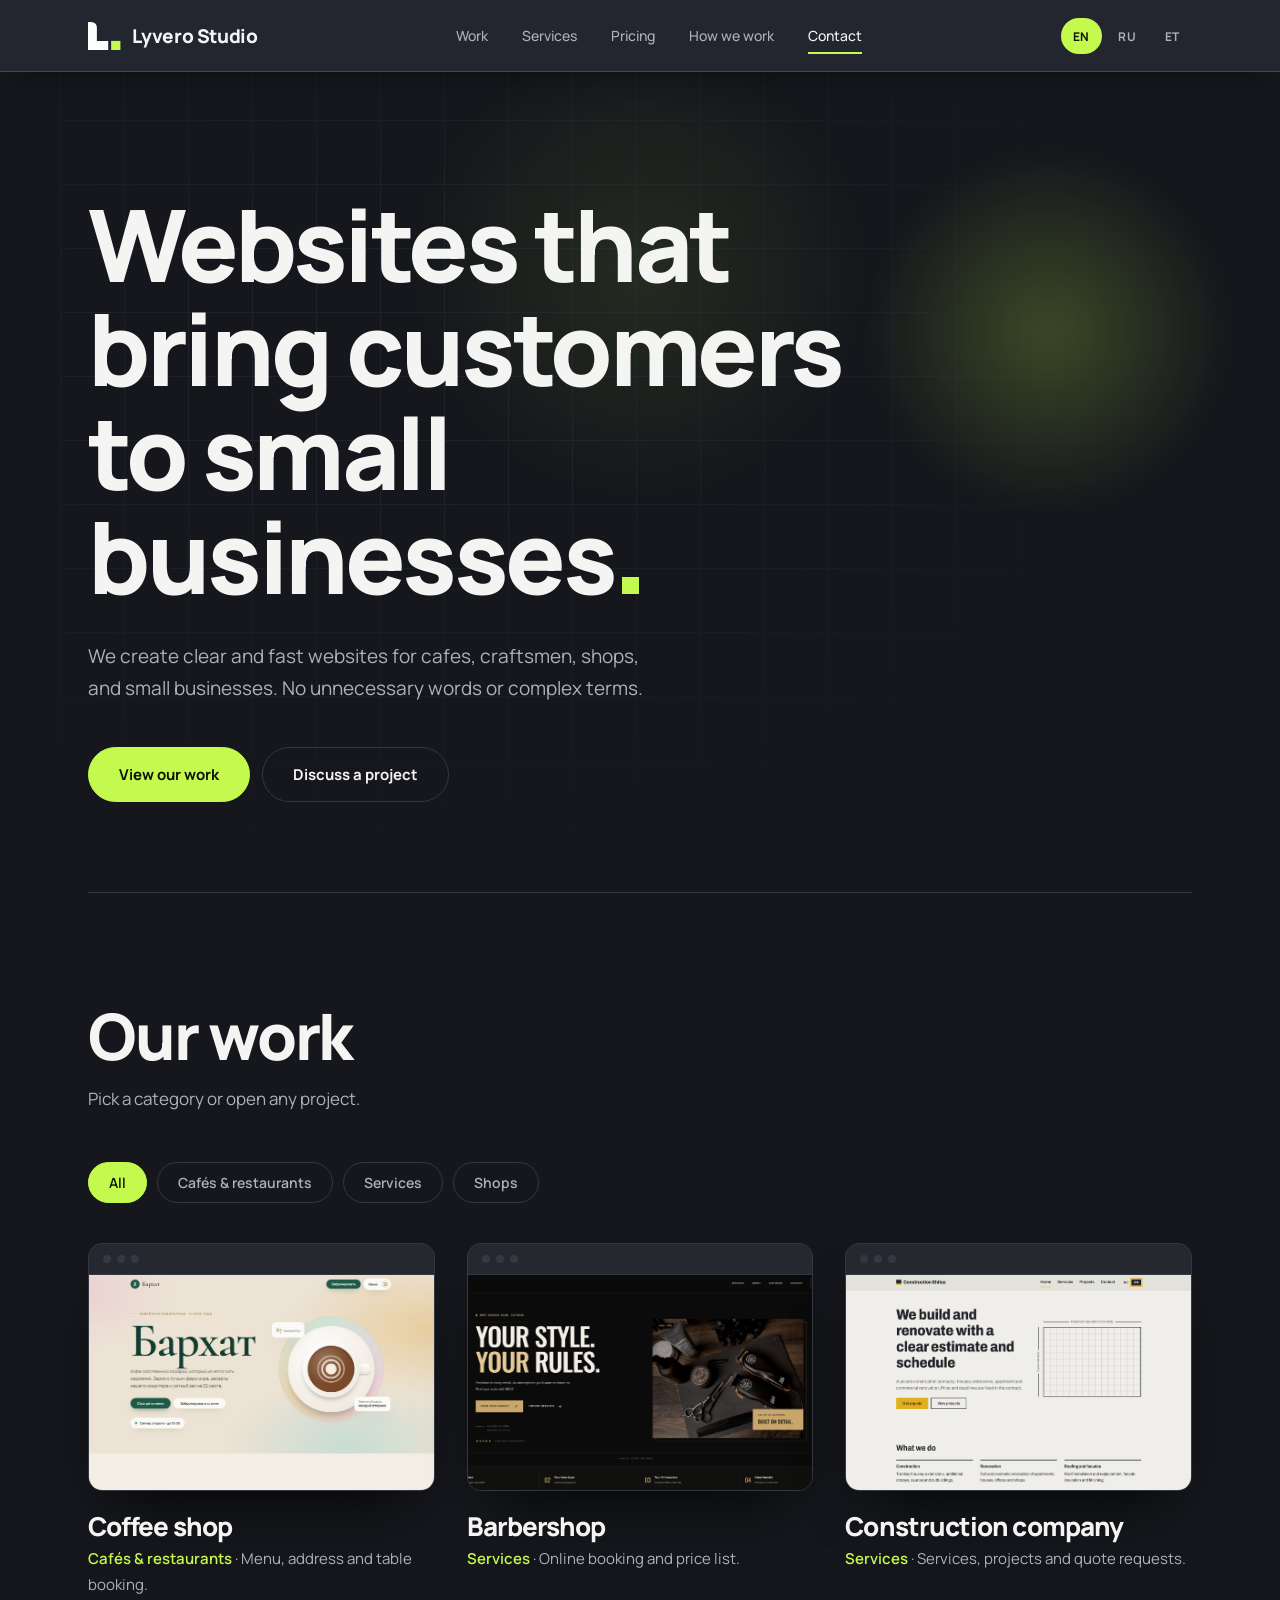
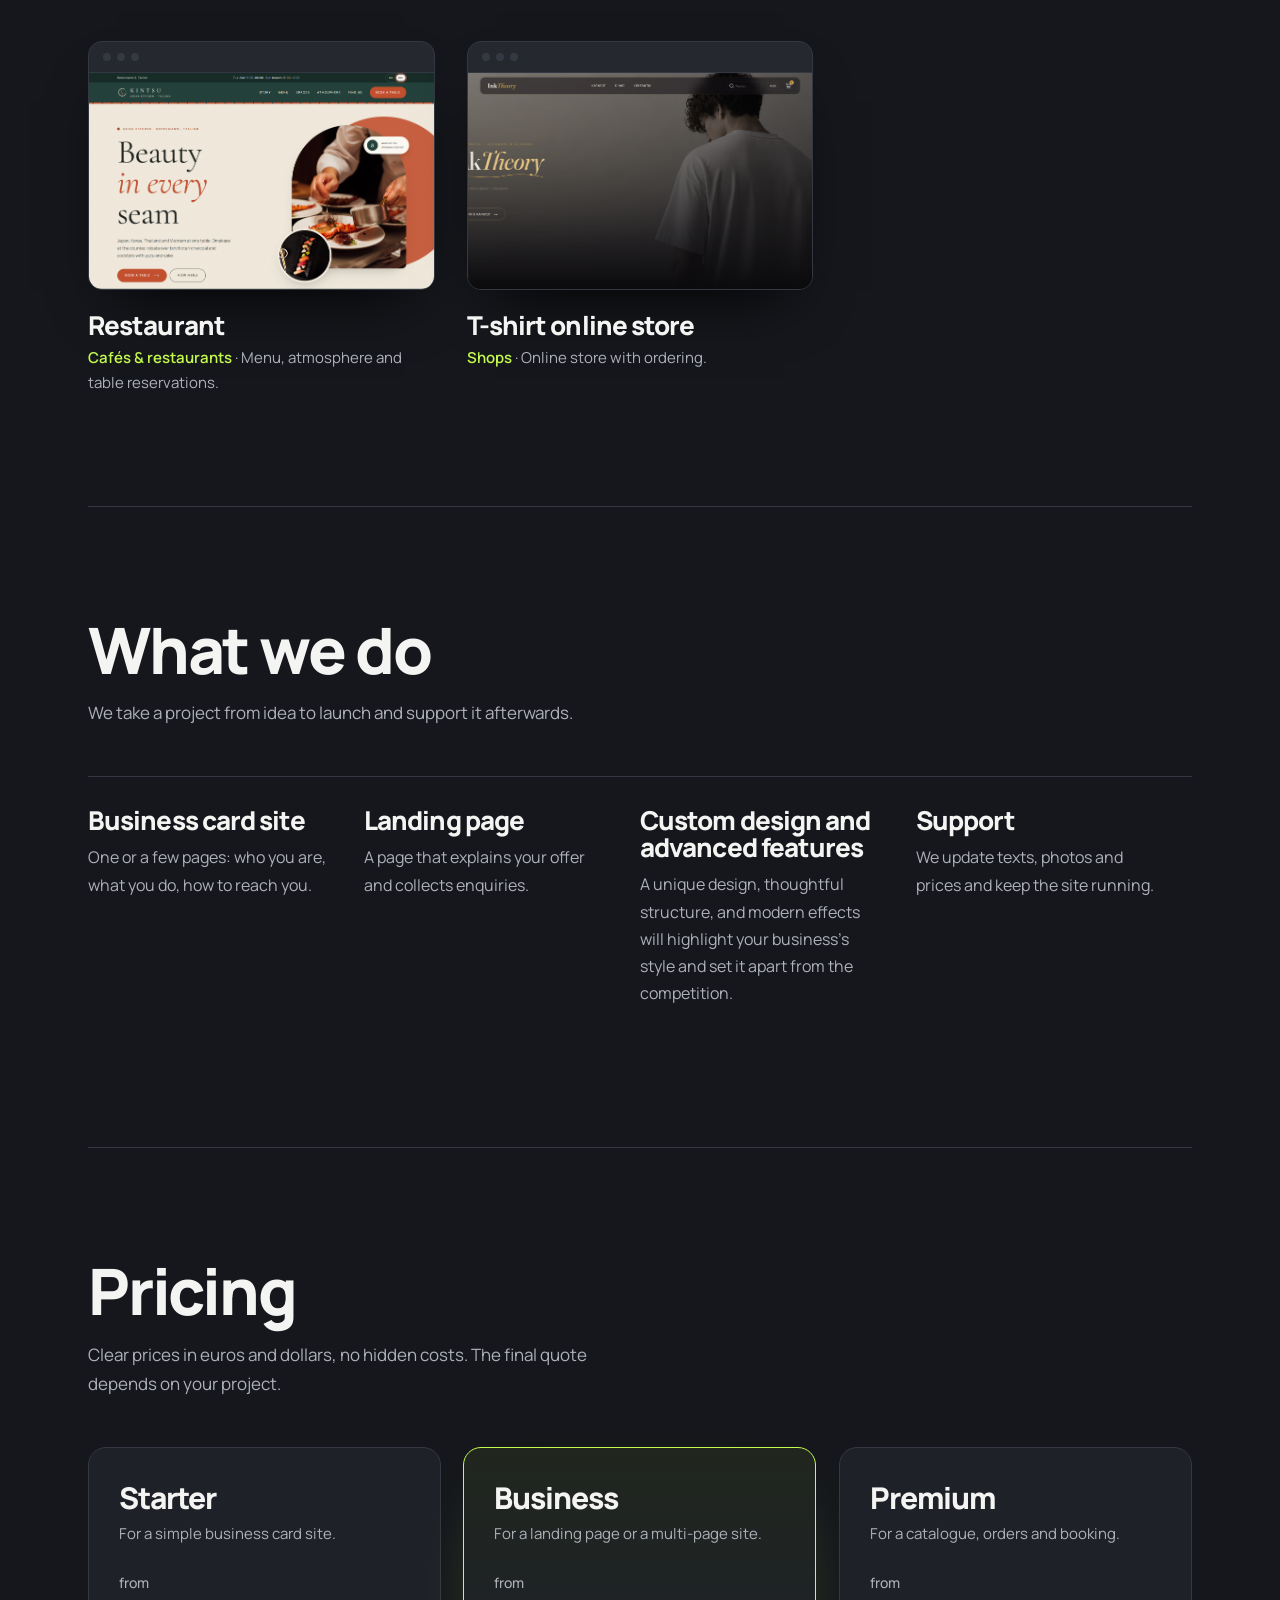
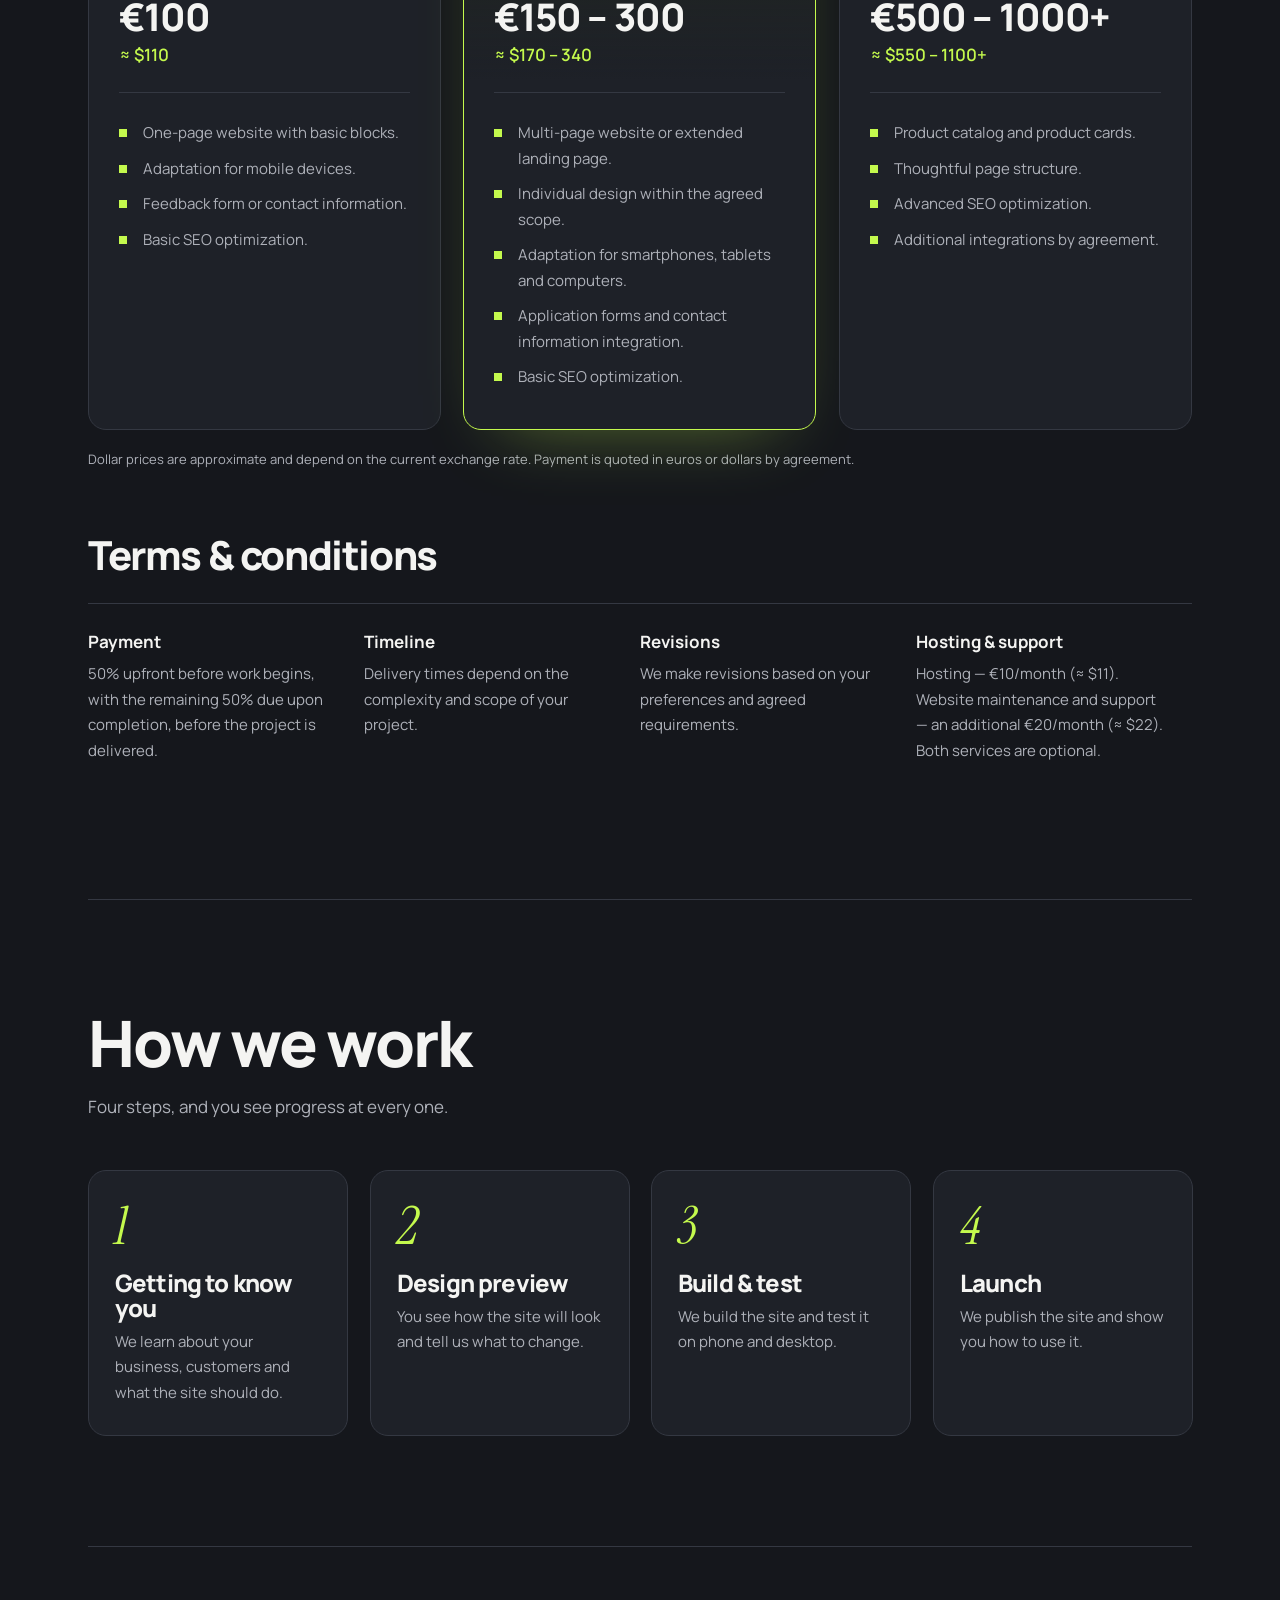
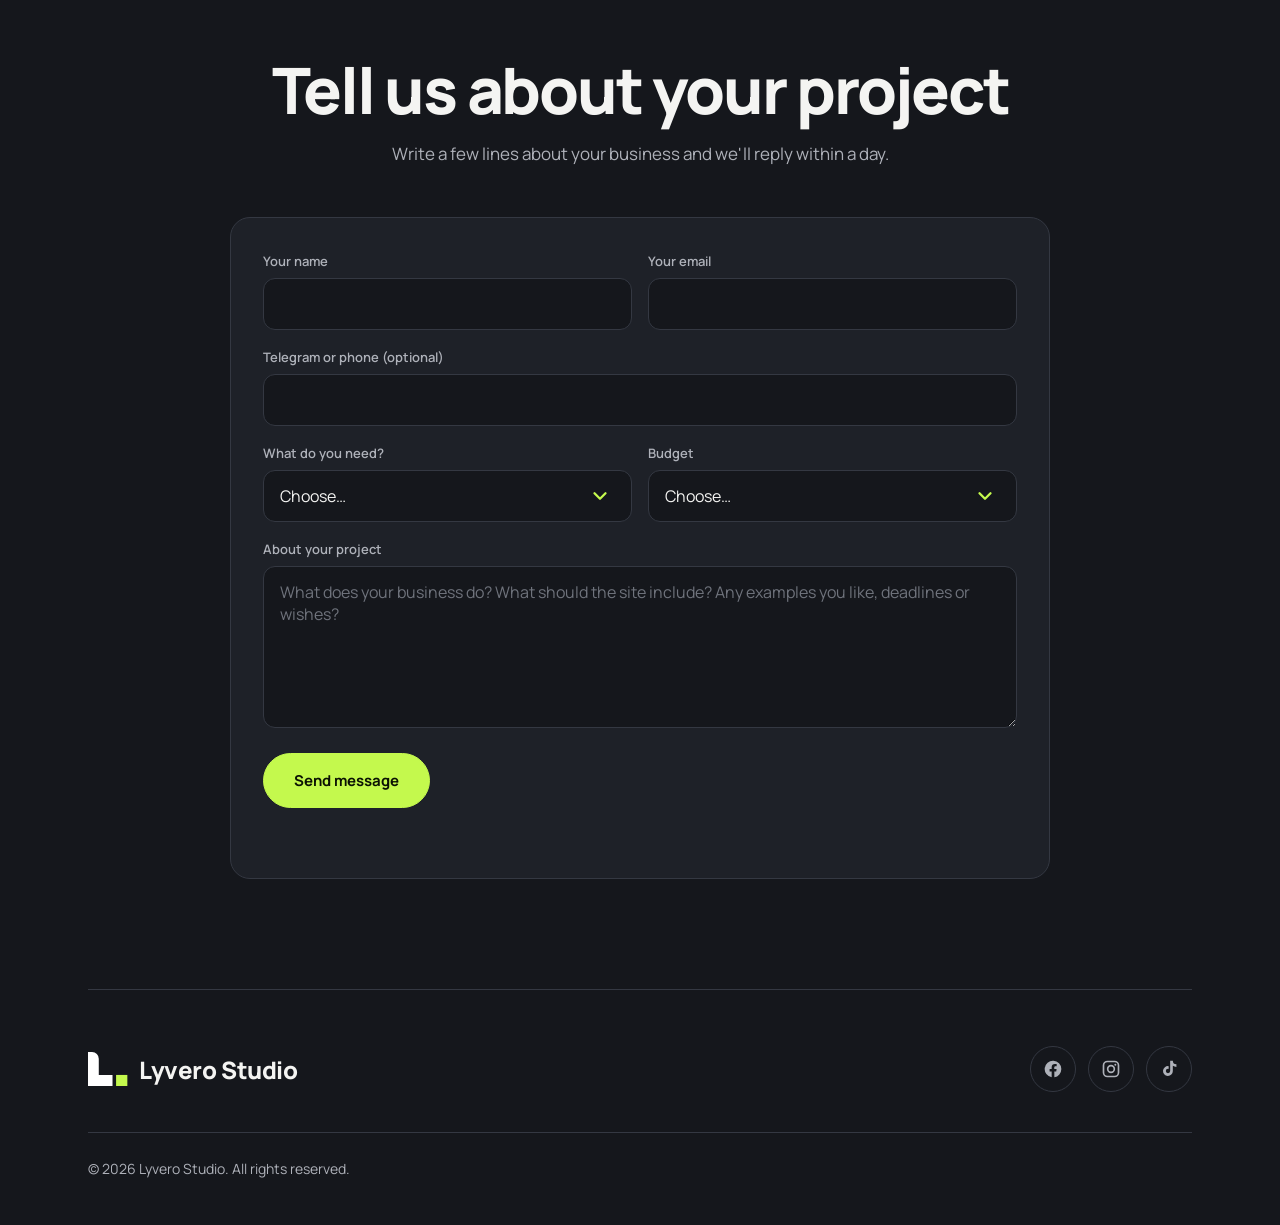
==== commit bc410cb0: "Add files via upload" ====
--- a/index.html
+++ b/index.html
@@ -169,4 +169,4 @@
     </div>
     <script src="script.js"></script>
   </body>
-</html>+</html>
